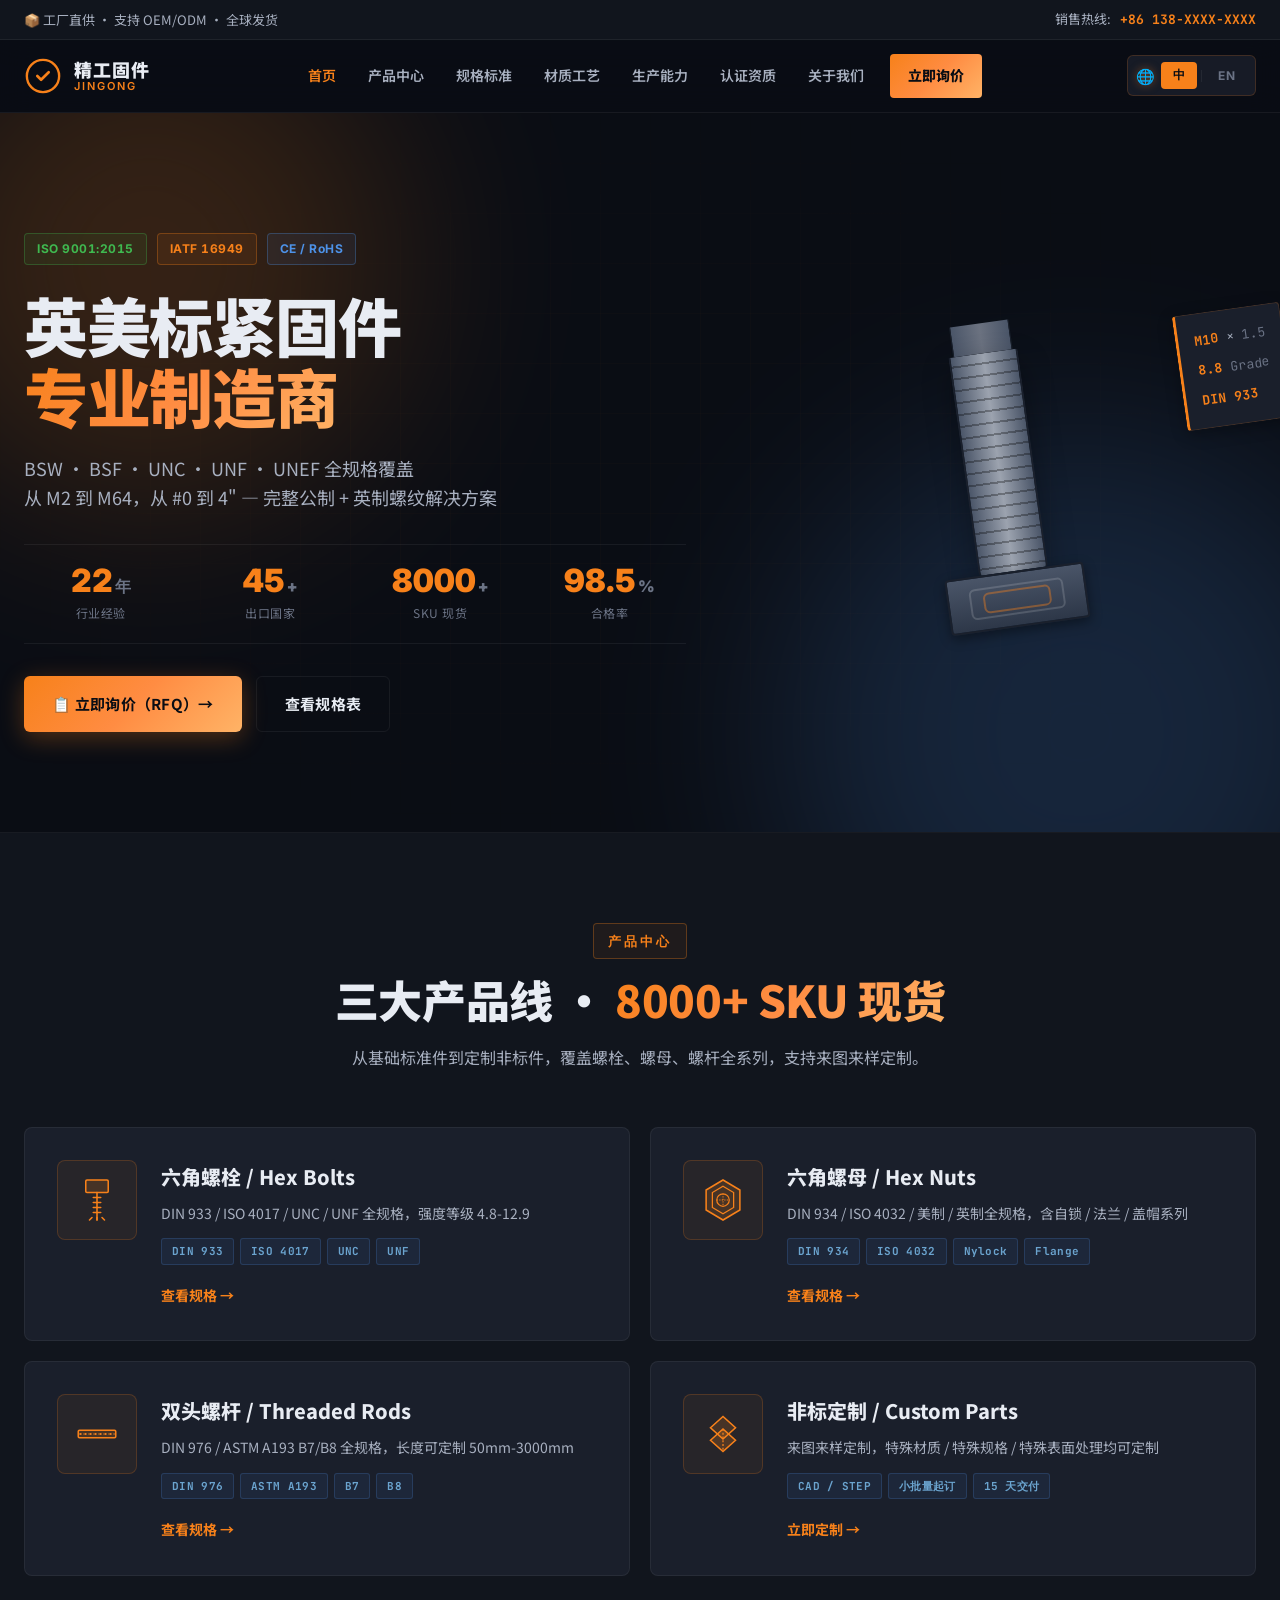
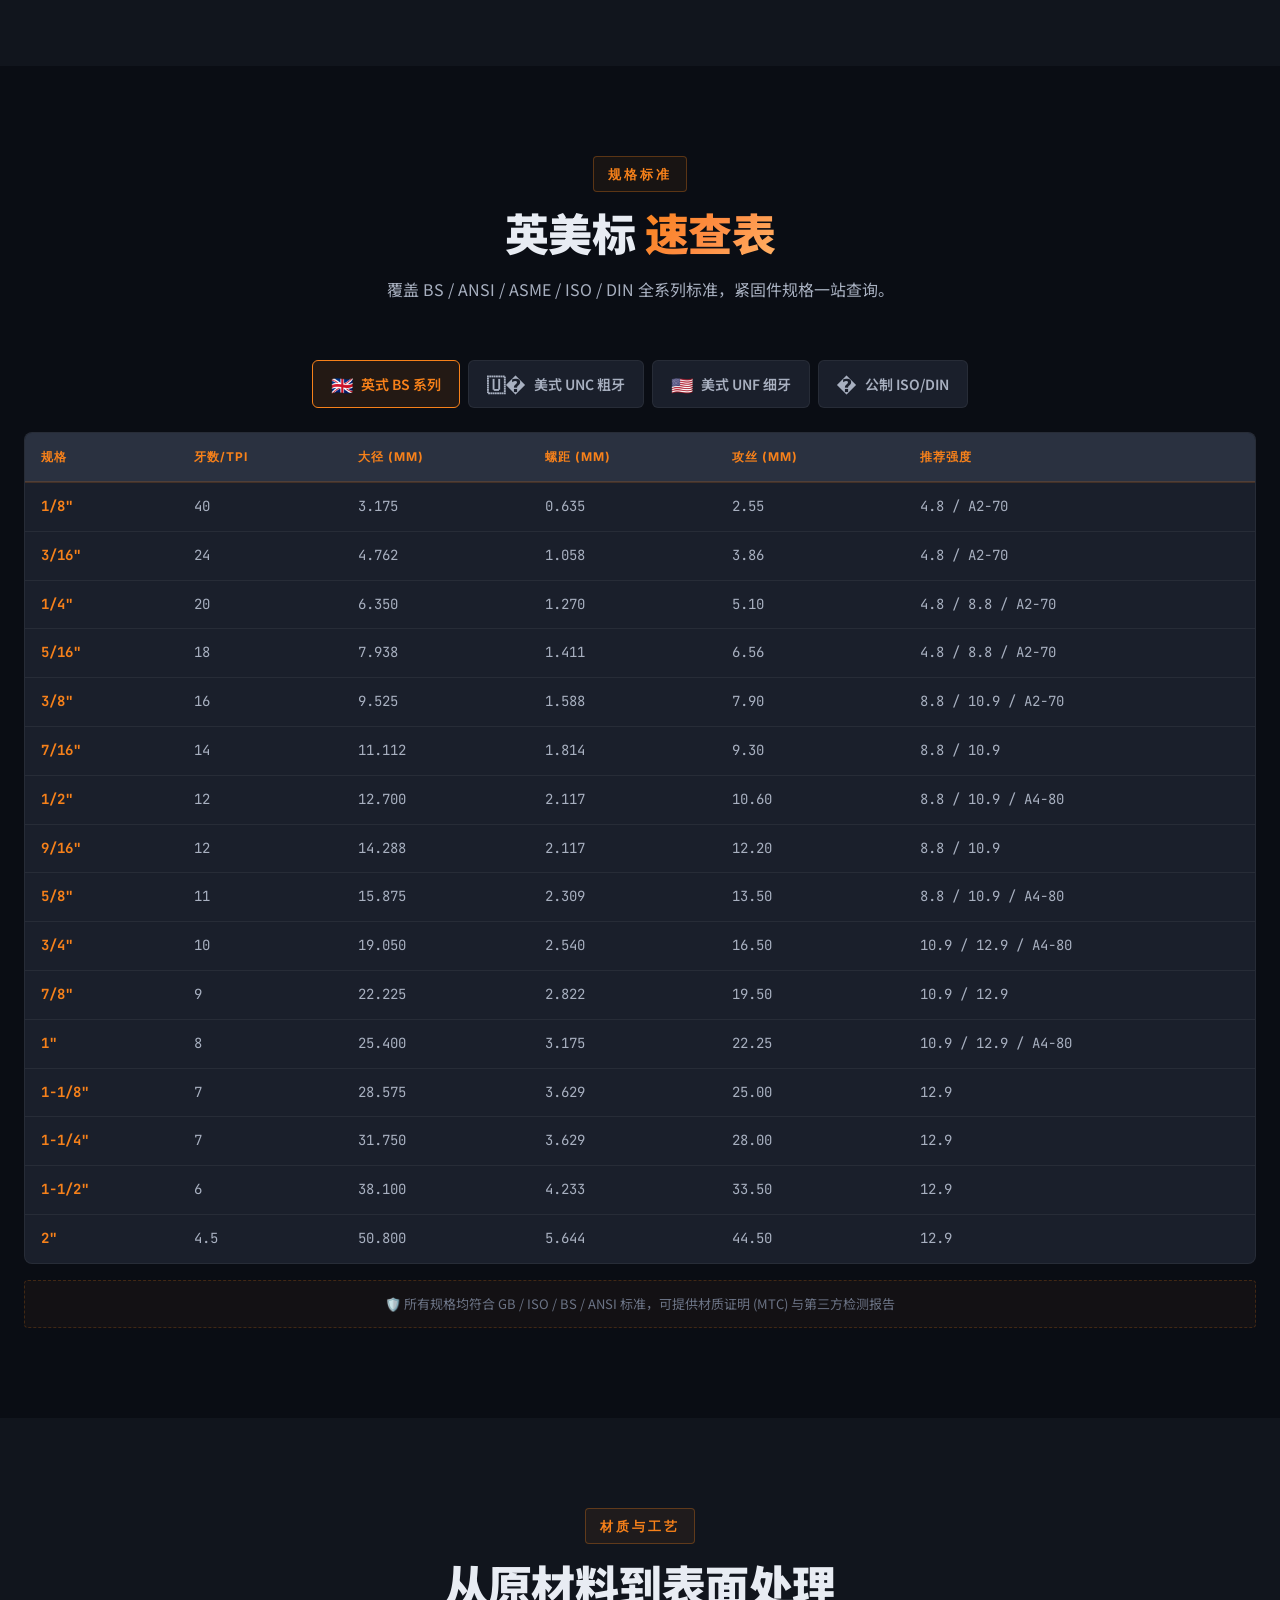
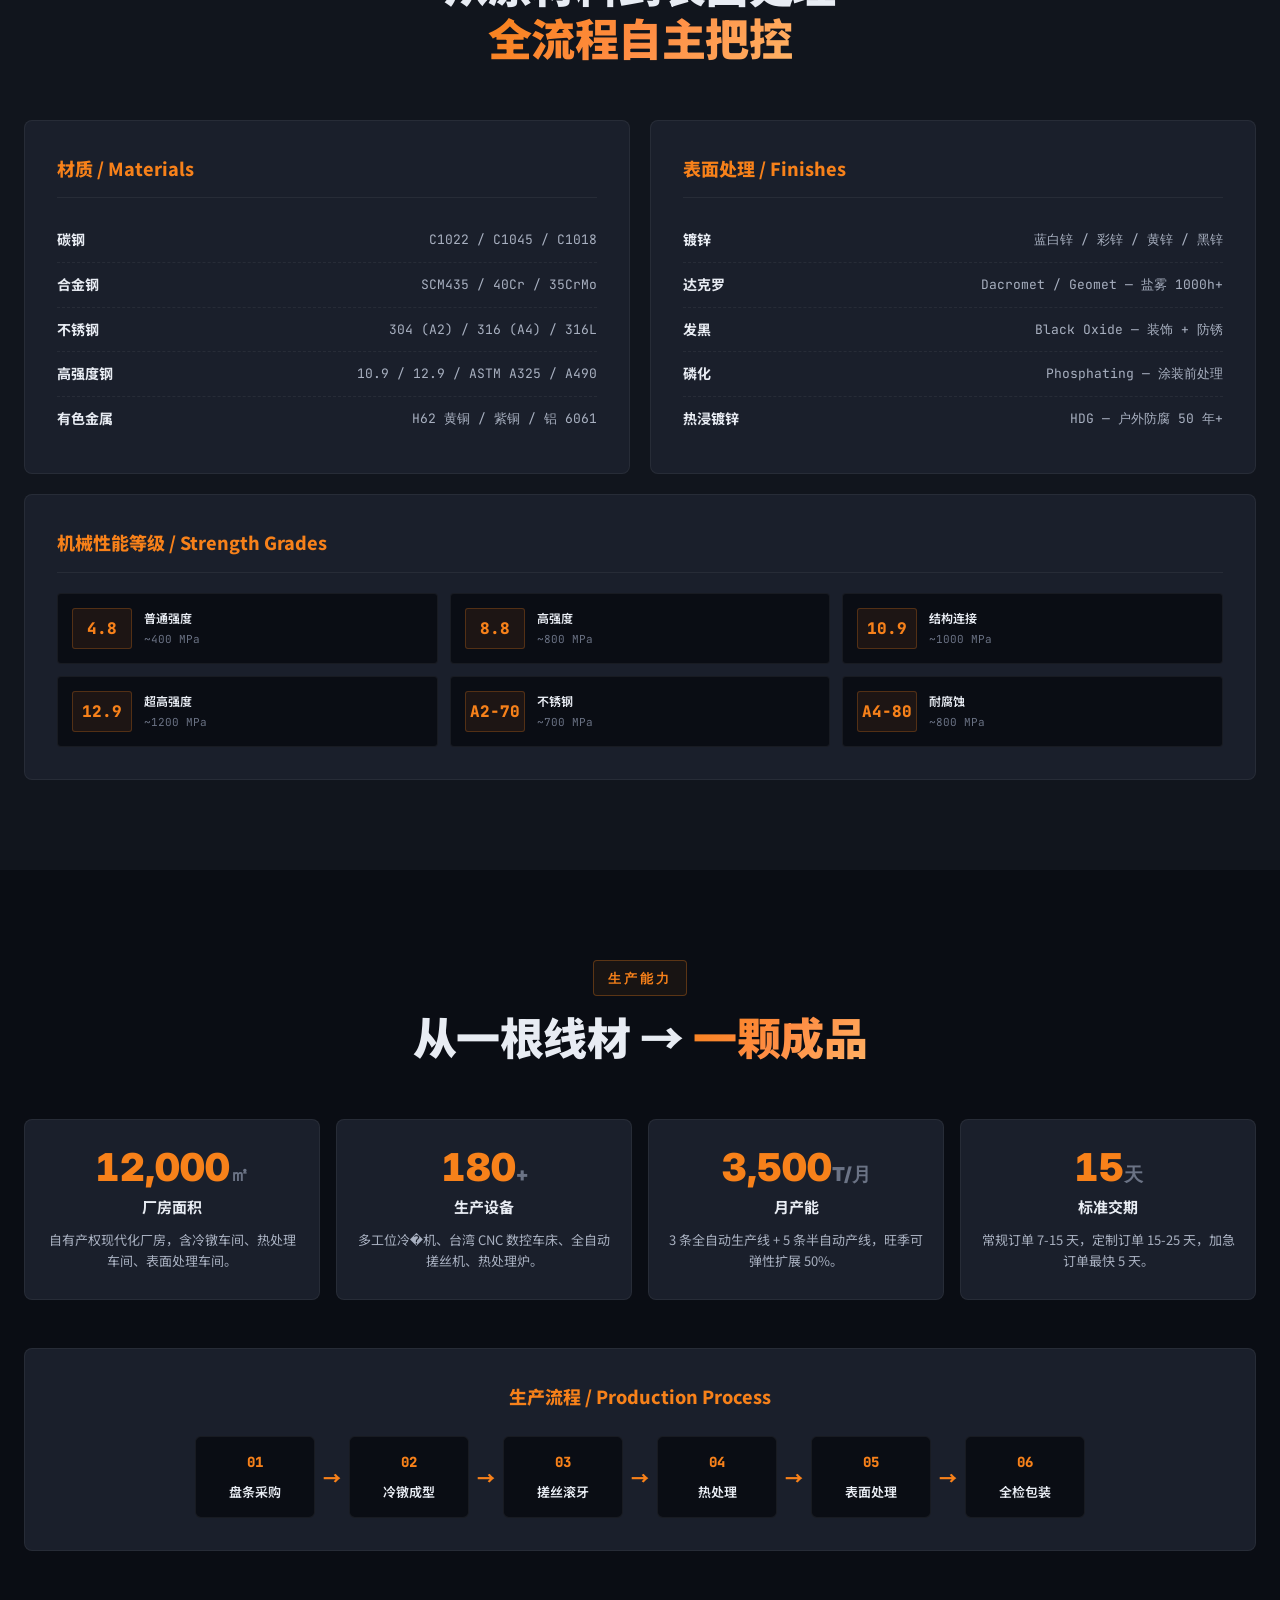
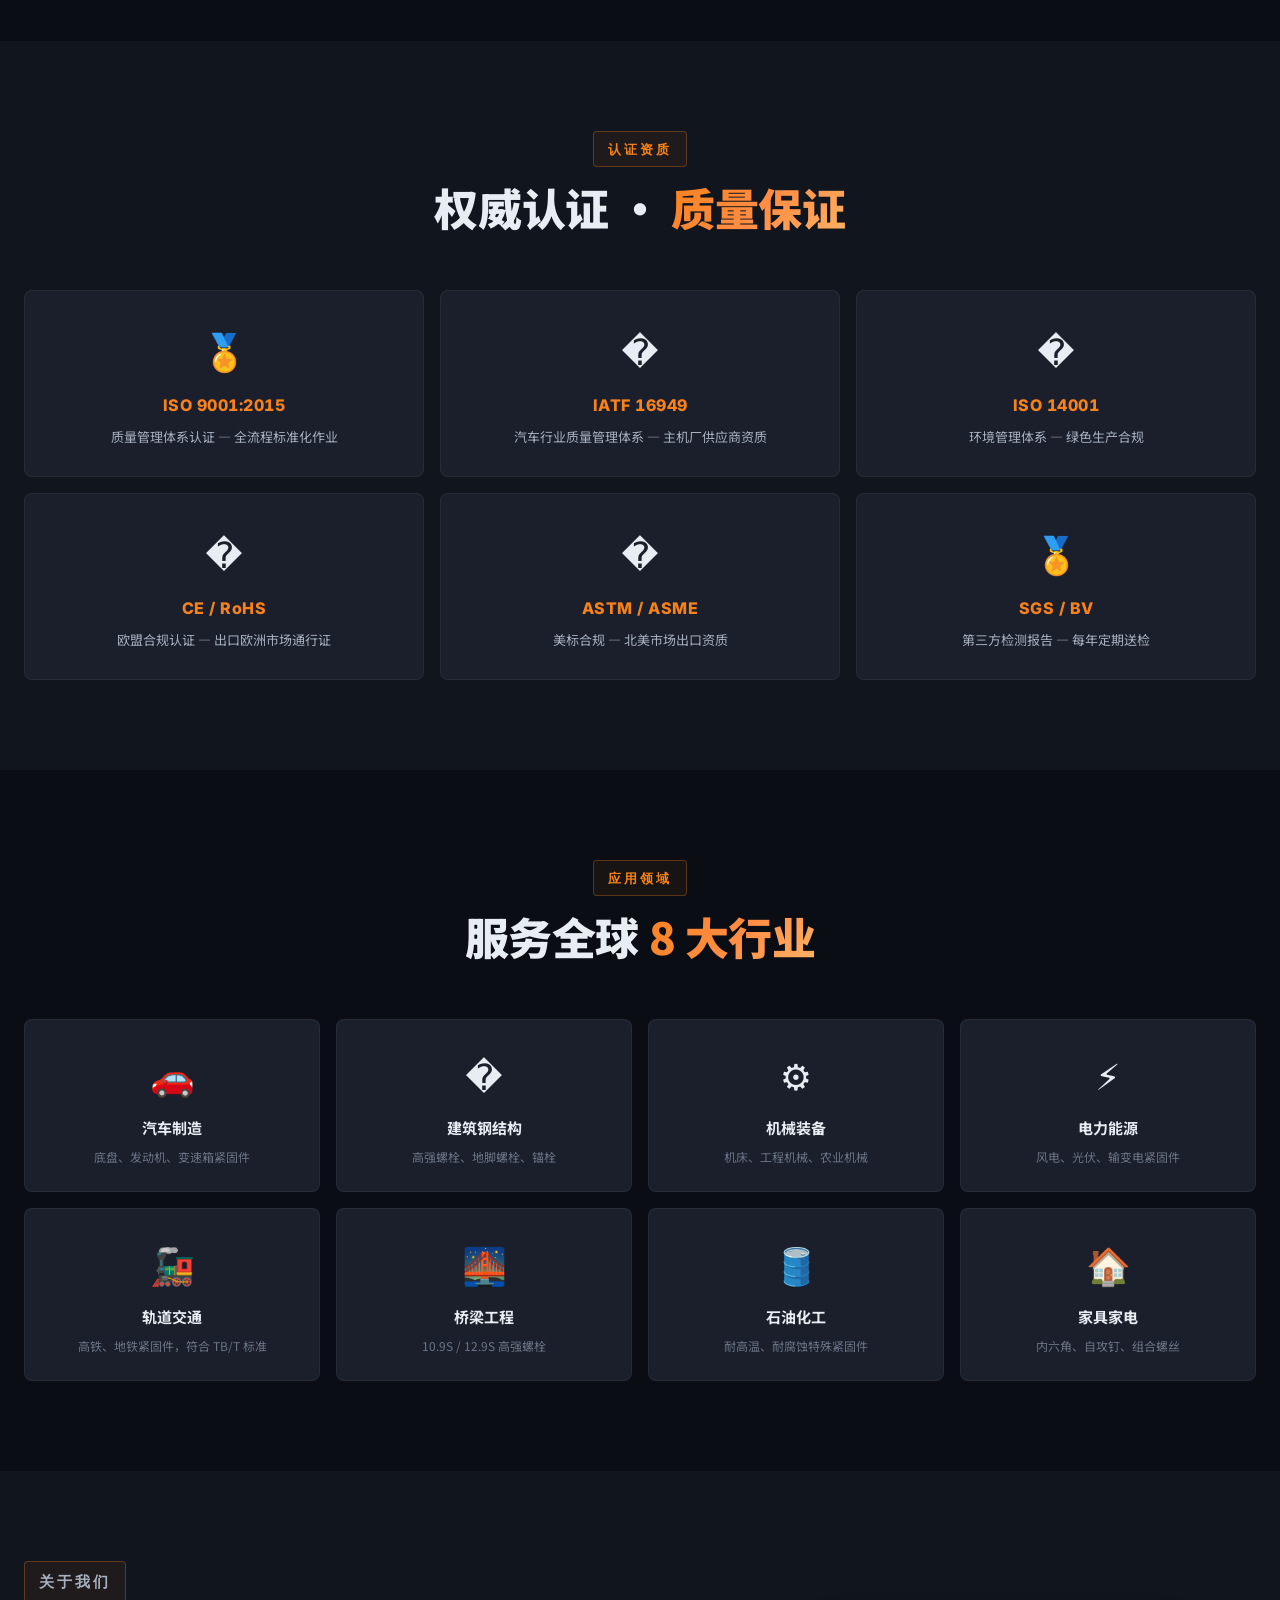
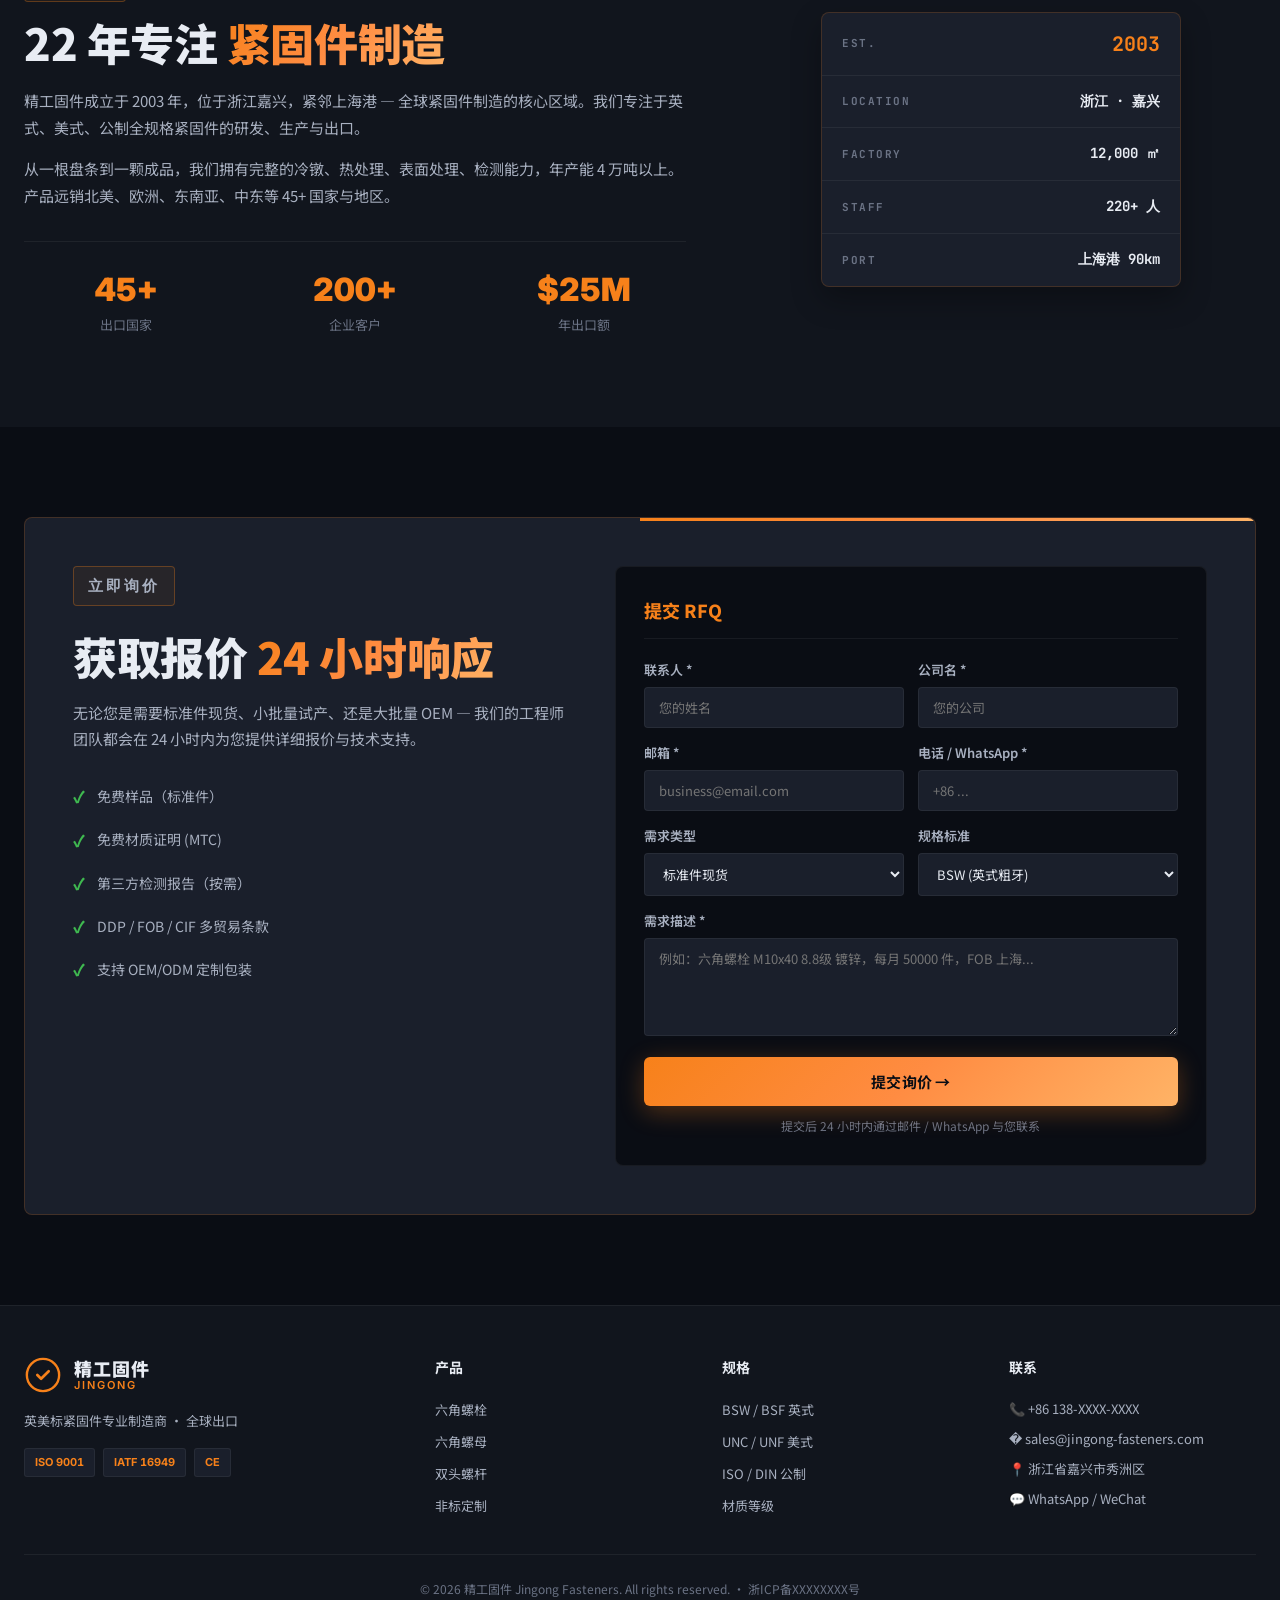
==== index-standalone.html @ 6162930f "v1.0: 精工固件 Jingong Fasteners 英美标紧固件 B2B 官网" ====
<!DOCTYPE html>
<html lang="zh-CN">
<head>
    <meta charset="UTF-8">
    <meta name="viewport" content="width=device-width, initial-scale=1.0">
    <title data-i18n="page.title">精工固件 Jingong - 专业英美标螺丝螺帽螺杆制造商</title>
    <meta name="description" data-i18n="page.desc" content="精工固件 - 专业生产符合英式 BSW/BSF、美式 UNC/UNF/UNEF 规格的螺丝、螺帽、螺杆。ISO 9001 / IATF 16949 认证工厂，支持 OEM/ODM。">
    <style>
/* ===== 全局重置 ===== */
*,
*::before,
*::after {
    margin: 0;
    padding: 0;
    box-sizing: border-box;
}

:root {
    /* 颜色 - 深色工业风 */
    --bg-deep: #0a0d14;
    --bg-dark: #11151d;
    --bg-card: #1a1f2b;
    --bg-card-hover: #232938;
    --bg-elevated: #2a3140;
    --text-primary: #e8ecf3;
    --text-secondary: #a8b0c0;
    --text-muted: #6b7385;
    --accent-orange: #f7811a;
    --accent-amber: #ff8c42;
    --accent-blue: #4d92e8;
    --accent-steel: #6ba4cf;
    --accent-green: #3fb950;
    --accent-red: #f85149;
    --border: rgba(247, 129, 26, 0.18);
    --border-light: rgba(255, 255, 255, 0.06);
    --gradient: linear-gradient(135deg, #f7811a 0%, #ff8c42 50%, #ffb366 100%);
    --gradient-cool: linear-gradient(135deg, #4d92e8 0%, #6ba4cf 100%);
    --font-cn: 'Noto Sans SC', system-ui, -apple-system, sans-serif;
    --font-en: 'Inter', system-ui, sans-serif;
    --font-mono: 'JetBrains Mono', 'SF Mono', Consolas, monospace;
    --container: 1280px;
    --section-pad: 90px;
}

html {
    scroll-behavior: smooth;
}

body {
    font-family: var(--font-cn);
    background: var(--bg-deep);
    color: var(--text-primary);
    line-height: 1.7;
    overflow-x: hidden;
    -webkit-font-smoothing: antialiased;
    font-feature-settings: "tnum";
}

img { max-width: 100%; display: block; }
a { color: inherit; text-decoration: none; transition: color 0.2s; }
button {
    font-family: inherit;
    cursor: pointer;
    border: none;
    background: none;
    color: inherit;
}

.container {
    max-width: var(--container);
    margin: 0 auto;
    padding: 0 24px;
}

/* ===== 通用 ===== */
.section {
    padding: var(--section-pad) 0;
    position: relative;
}

.section-head {
    text-align: center;
    margin-bottom: 56px;
}

.section-tag {
    color: var(--accent-orange);
    font-size: 13px;
    font-weight: 700;
    letter-spacing: 3px;
    text-transform: uppercase;
    margin-bottom: 14px;
    display: inline-block;
    padding: 6px 14px;
    border: 1px solid rgba(247, 129, 26, 0.3);
    border-radius: 4px;
    background: rgba(247, 129, 26, 0.06);
    font-family: var(--font-en);
}

.section-title {
    font-size: clamp(30px, 4.5vw, 44px);
    font-weight: 900;
    line-height: 1.2;
    margin-bottom: 18px;
    letter-spacing: -0.01em;
}

.section-title.light { color: var(--text-primary); }

.section-desc {
    font-size: 16px;
    color: var(--text-secondary);
    max-width: 720px;
    margin: 0 auto;
}

.text-gradient {
    background: var(--gradient);
    -webkit-background-clip: text;
    background-clip: text;
    -webkit-text-fill-color: transparent;
}

/* ===== 按钮 ===== */
.btn {
    display: inline-flex;
    align-items: center;
    justify-content: center;
    padding: 14px 28px;
    border-radius: 6px;
    font-size: 15px;
    font-weight: 700;
    transition: all 0.3s cubic-bezier(0.4, 0, 0.2, 1);
    position: relative;
    cursor: pointer;
    letter-spacing: 0.3px;
}

.btn-primary {
    background: var(--gradient);
    color: #0a0d14;
    box-shadow: 0 6px 24px rgba(247, 129, 26, 0.3);
}

.btn-primary:hover {
    transform: translateY(-2px);
    box-shadow: 0 10px 32px rgba(247, 129, 26, 0.5);
}

.btn-outline {
    background: transparent;
    color: var(--text-primary);
    border: 1.5px solid var(--border-light);
}

.btn-outline:hover {
    background: rgba(255, 255, 255, 0.04);
    border-color: var(--accent-orange);
    color: var(--accent-orange);
}

.btn-block { width: 100%; }

/* ===== 顶部公告栏 ===== */
.topbar {
    background: var(--bg-dark);
    border-bottom: 1px solid var(--border-light);
    padding: 8px 0;
    font-size: 13px;
}

.topbar-inner {
    display: flex;
    justify-content: space-between;
    align-items: center;
    color: var(--text-secondary);
}

.topbar-meta strong {
    color: var(--accent-orange);
    margin-left: 6px;
    font-family: var(--font-mono);
}

/* ===== 导航栏 ===== */
.navbar {
    position: sticky;
    top: 0;
    z-index: 100;
    padding: 14px 0;
    background: rgba(10, 13, 20, 0.85);
    backdrop-filter: blur(16px);
    -webkit-backdrop-filter: blur(16px);
    border-bottom: 1px solid var(--border-light);
}

.nav-container {
    display: flex;
    align-items: center;
    justify-content: space-between;
    gap: 20px;
}

.logo {
    display: flex;
    align-items: center;
    gap: 12px;
}

.logo-mark {
    width: 38px;
    height: 38px;
    color: var(--accent-orange);
    flex-shrink: 0;
}

.logo-text {
    display: flex;
    flex-direction: column;
    line-height: 1;
}

.logo-cn {
    font-size: 18px;
    font-weight: 900;
    letter-spacing: 1px;
}

.logo-en {
    font-family: var(--font-en);
    font-size: 11px;
    color: var(--accent-orange);
    letter-spacing: 2px;
    text-transform: uppercase;
    margin-top: 3px;
    font-weight: 600;
}

.nav-menu {
    display: flex;
    gap: 4px;
    align-items: center;
}

.nav-link {
    padding: 8px 14px;
    font-size: 14px;
    font-weight: 600;
    color: var(--text-secondary);
    border-radius: 4px;
    transition: all 0.2s;
}

.nav-link:hover { color: var(--text-primary); }
.nav-link.active { color: var(--accent-orange); }

.nav-cta {
    background: var(--gradient);
    color: #0a0d14 !important;
    padding: 10px 18px;
    margin-left: 8px;
    font-weight: 800;
}

.nav-cta:hover { transform: translateY(-2px); }

/* ===== 语言切换器 ===== */
.nav-right {
    display: flex;
    align-items: center;
    gap: 12px;
}

.lang-switch {
    display: inline-flex;
    gap: 4px;
    padding: 6px 8px;
    background: rgba(26, 31, 43, 0.85);
    backdrop-filter: blur(12px);
    border: 1px solid var(--border);
    border-radius: 6px;
    align-items: center;
    transition: all 0.3s;
}

.lang-switch:hover {
    border-color: var(--accent-orange);
    box-shadow: 0 0 18px rgba(247, 129, 26, 0.25);
}

.lang-globe {
    font-size: 15px;
    margin-right: 2px;
    filter: drop-shadow(0 0 4px rgba(247, 129, 26, 0.5));
}

.lang-btn {
    padding: 5px 12px;
    font-size: 12px;
    font-weight: 700;
    color: var(--text-muted);
    border-radius: 4px;
    transition: all 0.25s;
    cursor: pointer;
    letter-spacing: 0.5px;
    font-family: var(--font-en);
}

.lang-btn:hover:not(.active) {
    color: var(--text-primary);
    background: rgba(255, 255, 255, 0.05);
}

.lang-btn.active {
    background: var(--accent-orange);
    color: #0a0d14;
}

.lang-divider {
    width: 1px;
    height: 12px;
    background: var(--border-light);
}

.menu-toggle {
    display: none;
    flex-direction: column;
    gap: 5px;
    padding: 8px;
}

.menu-toggle span {
    width: 22px;
    height: 2px;
    background: var(--text-primary);
    border-radius: 1px;
}

/* ===== Hero ===== */
.hero {
    position: relative;
    min-height: 80vh;
    display: flex;
    align-items: center;
    overflow: hidden;
    padding: 80px 0 60px;
    border-bottom: 1px solid var(--border-light);
}

.hero-bg {
    position: absolute;
    inset: 0;
    z-index: 0;
}

.grid-overlay {
    position: absolute;
    inset: 0;
    background-image:
        linear-gradient(rgba(247, 129, 26, 0.04) 1px, transparent 1px),
        linear-gradient(90deg, rgba(247, 129, 26, 0.04) 1px, transparent 1px);
    background-size: 50px 50px;
    opacity: 0.5;
    mask-image: radial-gradient(ellipse at center, black 30%, transparent 80%);
}

.hero-glow {
    position: absolute;
    border-radius: 50%;
    filter: blur(100px);
    opacity: 0.18;
}

.hero-glow-1 {
    width: 500px;
    height: 500px;
    background: var(--accent-orange);
    top: -100px;
    left: -100px;
}

.hero-glow-2 {
    width: 600px;
    height: 600px;
    background: var(--accent-blue);
    bottom: -200px;
    right: -100px;
}

.hero-content {
    position: relative;
    z-index: 1;
    width: 100%;
}

.hero-grid {
    display: grid;
    grid-template-columns: 1.3fr 1fr;
    gap: 60px;
    align-items: center;
}

.hero-badges {
    display: flex;
    flex-wrap: wrap;
    gap: 10px;
    margin-bottom: 24px;
}

.badge {
    padding: 5px 12px;
    border-radius: 4px;
    font-size: 12px;
    font-weight: 700;
    letter-spacing: 0.5px;
    font-family: var(--font-en);
    border: 1px solid;
}

.badge-iso {
    color: var(--accent-green);
    background: rgba(63, 185, 80, 0.08);
    border-color: rgba(63, 185, 80, 0.3);
}

.badge-iatf {
    color: var(--accent-orange);
    background: rgba(247, 129, 26, 0.08);
    border-color: rgba(247, 129, 26, 0.3);
}

.badge-ce {
    color: var(--accent-blue);
    background: rgba(77, 146, 232, 0.08);
    border-color: rgba(77, 146, 232, 0.3);
}

.hero-title {
    font-size: clamp(40px, 6vw, 64px);
    font-weight: 900;
    line-height: 1.1;
    margin-bottom: 24px;
    letter-spacing: -0.02em;
}

.hero-subtitle {
    font-size: clamp(15px, 1.6vw, 18px);
    color: var(--text-secondary);
    margin-bottom: 32px;
    line-height: 1.6;
}

.hero-stats {
    display: grid;
    grid-template-columns: repeat(4, 1fr);
    gap: 16px;
    margin-bottom: 32px;
    padding: 20px 0;
    border-top: 1px solid var(--border-light);
    border-bottom: 1px solid var(--border-light);
}

.stat {
    text-align: center;
}

.stat-number {
    font-family: var(--font-en);
    font-size: clamp(22px, 2.8vw, 32px);
    font-weight: 900;
    color: var(--accent-orange);
    line-height: 1;
    margin-bottom: 6px;
    display: flex;
    align-items: baseline;
    justify-content: center;
    gap: 2px;
}

.stat-unit {
    font-size: 0.5em;
    color: var(--text-muted);
}

.stat-label {
    color: var(--text-muted);
    font-size: 12px;
    letter-spacing: 0.5px;
}

.hero-buttons {
    display: flex;
    gap: 14px;
    flex-wrap: wrap;
}

/* Hero 螺栓视觉 */
.hero-visual {
    display: flex;
    justify-content: center;
    align-items: center;
}

.bolt-art {
    width: 280px;
    height: 320px;
    position: relative;
    transform: rotate(-8deg);
}

.bolt-head {
    width: 140px;
    height: 56px;
    background: linear-gradient(180deg, #4a5568 0%, #2d3748 100%);
    border: 2px solid #1a202c;
    border-radius: 4px;
    margin: 0 auto;
    position: relative;
    box-shadow: 0 4px 12px rgba(0, 0, 0, 0.4);
}

.hex-mark {
    position: absolute;
    top: 50%;
    left: 50%;
    transform: translate(-50%, -50%);
    width: 70%;
    height: 60%;
    border: 2px solid rgba(255, 255, 255, 0.15);
    border-radius: 6px;
}

.hex-mark-h {
    width: 50%;
    height: 40%;
    border-color: rgba(247, 129, 26, 0.4);
}

.bolt-shank {
    width: 60px;
    height: 30px;
    background: linear-gradient(90deg, #4a5568, #6b7280, #4a5568);
    margin: 0 auto;
    border-left: 1px solid #1a202c;
    border-right: 1px solid #1a202c;
}

.bolt-thread {
    width: 70px;
    margin: 0 auto;
    height: 220px;
    background:
        repeating-linear-gradient(0deg,
            transparent 0,
            transparent 5px,
            rgba(0, 0, 0, 0.3) 5px,
            rgba(0, 0, 0, 0.3) 7px,
            transparent 7px,
            transparent 12px),
        linear-gradient(90deg, #4a5568 0%, #9ca3af 50%, #4a5568 100%);
    border-left: 2px solid #1a202c;
    border-right: 2px solid #1a202c;
    border-radius: 0 0 4px 4px;
    box-shadow: 0 12px 30px rgba(0, 0, 0, 0.3);
    position: relative;
}

.bolt-specs {
    position: absolute;
    top: 20px;
    right: -160px;
    background: var(--bg-card);
    border: 1px solid var(--border);
    border-left: 3px solid var(--accent-orange);
    border-radius: 4px;
    padding: 12px 16px;
    font-family: var(--font-mono);
    font-size: 13px;
    color: var(--text-secondary);
    box-shadow: 0 4px 16px rgba(0, 0, 0, 0.3);
}

.spec-line { padding: 4px 0; }

.spec-key {
    color: var(--accent-orange);
    font-weight: 700;
}

.spec-val { color: var(--text-muted); }

/* ===== 产品中心 ===== */
.products-section { background: var(--bg-dark); }

.product-line-grid {
    display: grid;
    grid-template-columns: repeat(2, 1fr);
    gap: 20px;
}

.line-card {
    background: var(--bg-card);
    border: 1px solid var(--border-light);
    border-radius: 8px;
    padding: 32px;
    display: flex;
    gap: 24px;
    transition: all 0.3s;
    position: relative;
    overflow: hidden;
}

.line-card::before {
    content: '';
    position: absolute;
    top: 0;
    left: 0;
    width: 4px;
    height: 100%;
    background: var(--gradient);
    transform: scaleY(0);
    transition: transform 0.3s;
}

.line-card:hover {
    border-color: var(--border);
    background: var(--bg-card-hover);
    transform: translateY(-3px);
}

.line-card:hover::before { transform: scaleY(1); }

.line-icon {
    width: 80px;
    height: 80px;
    flex-shrink: 0;
    background: rgba(247, 129, 26, 0.06);
    border: 1px solid rgba(247, 129, 26, 0.2);
    border-radius: 8px;
    display: flex;
    align-items: center;
    justify-content: center;
    color: var(--accent-orange);
}

.line-icon svg { width: 50px; height: 50px; }

.line-info { flex: 1; }

.line-info h3 {
    font-size: 20px;
    font-weight: 800;
    margin-bottom: 8px;
}

.line-info p {
    color: var(--text-secondary);
    font-size: 14px;
    margin-bottom: 14px;
    line-height: 1.6;
}

.line-tags {
    display: flex;
    flex-wrap: wrap;
    gap: 6px;
    margin-bottom: 16px;
}

.tag {
    padding: 3px 10px;
    background: rgba(77, 146, 232, 0.08);
    border: 1px solid rgba(77, 146, 232, 0.2);
    color: var(--accent-steel);
    border-radius: 3px;
    font-size: 11px;
    font-weight: 700;
    font-family: var(--font-mono);
    letter-spacing: 0.3px;
}

.line-link {
    color: var(--accent-orange);
    font-weight: 700;
    font-size: 14px;
    transition: all 0.2s;
}

.line-link:hover { letter-spacing: 1px; }

/* ===== 规格表 ===== */
.specs-section {
    background: var(--bg-deep);
}

.spec-tabs {
    display: flex;
    gap: 8px;
    margin-bottom: 24px;
    flex-wrap: wrap;
    justify-content: center;
}

.spec-tab {
    display: flex;
    align-items: center;
    gap: 8px;
    padding: 10px 18px;
    background: var(--bg-card);
    border: 1px solid var(--border-light);
    border-radius: 6px;
    font-size: 14px;
    font-weight: 600;
    color: var(--text-secondary);
    transition: all 0.2s;
    cursor: pointer;
}

.spec-tab:hover {
    border-color: var(--accent-orange);
    color: var(--text-primary);
}

.spec-tab.active {
    background: rgba(247, 129, 26, 0.1);
    border-color: var(--accent-orange);
    color: var(--accent-orange);
}

.tab-flag { font-size: 18px; }

.spec-table-wrap {
    background: var(--bg-card);
    border: 1px solid var(--border-light);
    border-radius: 8px;
    overflow: hidden;
    overflow-x: auto;
}

.spec-table {
    width: 100%;
    border-collapse: collapse;
    font-size: 14px;
    font-family: var(--font-mono);
    font-variant-numeric: tabular-nums;
}

.spec-table th,
.spec-table td {
    font-family: var(--font-mono);
}

.spec-table th {
    background: var(--bg-elevated);
    color: var(--accent-orange);
    font-weight: 700;
    padding: 14px 16px;
    text-align: left;
    font-size: 12px;
    letter-spacing: 1px;
    text-transform: uppercase;
    border-bottom: 2px solid var(--border);
    font-family: var(--font-en);
}

.spec-table td {
    padding: 12px 16px;
    border-bottom: 1px solid var(--border-light);
    color: var(--text-secondary);
}

.spec-table tr:hover td {
    background: rgba(247, 129, 26, 0.04);
    color: var(--text-primary);
}

.spec-table tr:last-child td { border-bottom: none; }

.spec-table .size-cell {
    color: var(--accent-orange);
    font-weight: 700;
}

.spec-note {
    text-align: center;
    color: var(--text-muted);
    font-size: 13px;
    margin-top: 16px;
    padding: 12px;
    background: rgba(247, 129, 26, 0.04);
    border: 1px dashed rgba(247, 129, 26, 0.2);
    border-radius: 4px;
}

/* ===== 材质与工艺 ===== */
.material-section { background: var(--bg-dark); }

.mat-grid {
    display: grid;
    grid-template-columns: repeat(2, 1fr);
    gap: 20px;
}

.mat-card {
    background: var(--bg-card);
    border: 1px solid var(--border-light);
    border-radius: 8px;
    padding: 32px;
}

.mat-card h3 {
    font-size: 18px;
    font-weight: 800;
    color: var(--accent-orange);
    margin-bottom: 20px;
    padding-bottom: 14px;
    border-bottom: 1px solid var(--border-light);
}

.mat-list {
    list-style: none;
}

.mat-list li {
    display: flex;
    justify-content: space-between;
    align-items: center;
    padding: 10px 0;
    border-bottom: 1px dashed var(--border-light);
    font-size: 14px;
}

.mat-list li:last-child { border-bottom: none; }

.mat-list strong {
    color: var(--text-primary);
    font-weight: 700;
    min-width: 100px;
}

.mat-list span {
    color: var(--text-secondary);
    font-family: var(--font-mono);
    font-size: 13px;
    text-align: right;
}

.mat-strength {
    grid-column: span 2;
}

.grade-table {
    display: grid;
    grid-template-columns: repeat(3, 1fr);
    gap: 12px;
}

.grade-row {
    display: flex;
    align-items: center;
    gap: 12px;
    padding: 14px;
    background: var(--bg-deep);
    border: 1px solid var(--border-light);
    border-radius: 4px;
    transition: all 0.2s;
}

.grade-row:hover {
    border-color: var(--accent-orange);
    background: rgba(247, 129, 26, 0.05);
}

.grade-tag {
    font-family: var(--font-mono);
    font-weight: 900;
    font-size: 16px;
    color: var(--accent-orange);
    min-width: 60px;
    text-align: center;
    padding: 6px 0;
    background: rgba(247, 129, 26, 0.08);
    border-radius: 3px;
    border: 1px solid rgba(247, 129, 26, 0.25);
}

.grade-info {
    display: flex;
    flex-direction: column;
    gap: 2px;
}

.grade-info span:first-child {
    color: var(--text-primary);
    font-size: 12px;
    font-weight: 600;
}

.grade-info span:last-child {
    color: var(--text-muted);
    font-size: 11px;
    font-family: var(--font-mono);
}

/* ===== 生产能力 ===== */
.capacity-section { background: var(--bg-deep); }

.cap-grid {
    display: grid;
    grid-template-columns: repeat(4, 1fr);
    gap: 16px;
    margin-bottom: 48px;
}

.cap-card {
    background: var(--bg-card);
    border: 1px solid var(--border-light);
    border-radius: 8px;
    padding: 28px 20px;
    text-align: center;
    transition: all 0.3s;
    position: relative;
    overflow: hidden;
}

.cap-card::after {
    content: '';
    position: absolute;
    top: 0;
    left: 0;
    right: 0;
    height: 3px;
    background: var(--gradient);
    transform: scaleX(0);
    transition: transform 0.3s;
}

.cap-card:hover { transform: translateY(-4px); border-color: var(--border); }
.cap-card:hover::after { transform: scaleX(1); }

.cap-num {
    font-family: var(--font-en);
    font-size: clamp(28px, 3vw, 40px);
    font-weight: 900;
    color: var(--accent-orange);
    margin-bottom: 8px;
    line-height: 1;
}

.cap-unit {
    font-size: 0.5em;
    color: var(--text-muted);
}

.cap-card h3 {
    font-size: 15px;
    font-weight: 700;
    margin-bottom: 10px;
}

.cap-card p {
    color: var(--text-secondary);
    font-size: 13px;
    line-height: 1.6;
}

.cap-process {
    background: var(--bg-card);
    border: 1px solid var(--border-light);
    border-radius: 8px;
    padding: 32px;
}

.cap-process h3 {
    font-size: 18px;
    font-weight: 800;
    color: var(--accent-orange);
    margin-bottom: 24px;
    text-align: center;
}

.process-flow {
    display: flex;
    align-items: center;
    justify-content: center;
    flex-wrap: wrap;
    gap: 8px;
}

.proc-step {
    display: flex;
    flex-direction: column;
    align-items: center;
    gap: 6px;
    padding: 14px 18px;
    background: var(--bg-deep);
    border: 1px solid var(--border-light);
    border-radius: 6px;
    min-width: 120px;
    transition: all 0.3s;
}

.proc-step:hover {
    border-color: var(--accent-orange);
    transform: translateY(-2px);
}

.proc-num {
    font-family: var(--font-mono);
    color: var(--accent-orange);
    font-weight: 900;
    font-size: 14px;
}

.proc-step span:last-child {
    color: var(--text-primary);
    font-size: 13px;
    font-weight: 600;
}

.proc-arrow {
    color: var(--accent-orange);
    font-size: 18px;
    font-weight: 900;
}

/* ===== 认证 ===== */
.cert-section { background: var(--bg-dark); }

.cert-grid {
    display: grid;
    grid-template-columns: repeat(3, 1fr);
    gap: 16px;
}

.cert-card {
    background: var(--bg-card);
    border: 1px solid var(--border-light);
    border-radius: 8px;
    padding: 28px 24px;
    text-align: center;
    transition: all 0.3s;
}

.cert-card:hover {
    border-color: var(--border);
    background: var(--bg-card-hover);
    transform: translateY(-4px);
    box-shadow: 0 10px 24px rgba(0, 0, 0, 0.3);
}

.cert-icon {
    font-size: 36px;
    margin-bottom: 12px;
}

.cert-card h3 {
    font-family: var(--font-en);
    font-size: 16px;
    font-weight: 800;
    color: var(--accent-orange);
    margin-bottom: 8px;
    letter-spacing: 0.5px;
}

.cert-card p {
    color: var(--text-secondary);
    font-size: 13px;
    line-height: 1.6;
}

/* ===== 应用行业 ===== */
.industry-section { background: var(--bg-deep); }

.industry-grid {
    display: grid;
    grid-template-columns: repeat(4, 1fr);
    gap: 16px;
}

.ind-card {
    background: var(--bg-card);
    border: 1px solid var(--border-light);
    border-radius: 8px;
    padding: 24px 20px;
    text-align: center;
    transition: all 0.3s;
}

.ind-card:hover {
    border-color: var(--accent-blue);
    background: rgba(77, 146, 232, 0.05);
    transform: translateY(-3px);
}

.ind-icon {
    font-size: 36px;
    margin-bottom: 10px;
}

.ind-card h3 {
    font-size: 15px;
    font-weight: 700;
    margin-bottom: 6px;
}

.ind-card p {
    color: var(--text-muted);
    font-size: 12px;
}

/* ===== 关于 ===== */
.about-section { background: var(--bg-dark); }

.about-container {
    display: grid;
    grid-template-columns: 1.3fr 1fr;
    gap: 60px;
    align-items: center;
}

.about-text .section-title { text-align: left; }

.about-text p {
    color: var(--text-secondary);
    margin-bottom: 14px;
    font-size: 15px;
    line-height: 1.8;
}

.about-features {
    display: grid;
    grid-template-columns: repeat(3, 1fr);
    gap: 24px;
    margin-top: 32px;
    padding-top: 32px;
    border-top: 1px solid var(--border-light);
}

.about-feature {
    text-align: center;
}

.feature-num {
    font-family: var(--font-en);
    font-size: 32px;
    font-weight: 900;
    color: var(--accent-orange);
    display: block;
    margin-bottom: 4px;
    line-height: 1;
}

.feature-label {
    color: var(--text-muted);
    font-size: 13px;
}

.about-visual { display: flex; justify-content: center; }

.factory-card {
    width: 100%;
    max-width: 360px;
    background: var(--bg-card);
    border: 1px solid var(--border);
    border-radius: 8px;
    overflow: hidden;
    box-shadow: 0 12px 30px rgba(0, 0, 0, 0.3);
}

.fc-line {
    display: flex;
    justify-content: space-between;
    align-items: center;
    padding: 14px 20px;
    border-bottom: 1px solid var(--border-light);
    font-family: var(--font-mono);
}

.fc-line:last-child { border-bottom: none; }

.fc-label {
    color: var(--text-muted);
    font-size: 11px;
    letter-spacing: 1.5px;
    font-weight: 700;
}

.fc-val {
    color: var(--text-primary);
    font-size: 14px;
    font-weight: 700;
}

.fc-line:first-child .fc-val {
    color: var(--accent-orange);
    font-size: 20px;
}

/* ===== RFQ ===== */
.rfq-section {
    background: var(--bg-deep);
}

.rfq-card {
    background: var(--bg-card);
    border: 1px solid var(--border);
    border-radius: 8px;
    padding: 48px;
    display: grid;
    grid-template-columns: 1fr 1.2fr;
    gap: 48px;
    position: relative;
    overflow: hidden;
}

.rfq-card::before {
    content: '';
    position: absolute;
    top: 0;
    right: 0;
    width: 50%;
    height: 3px;
    background: var(--gradient);
}

.rfq-info .section-title { text-align: left; }

.rfq-info p {
    color: var(--text-secondary);
    margin-bottom: 24px;
    font-size: 15px;
}

.rfq-perks {
    list-style: none;
    margin-top: 20px;
}

.rfq-perks li {
    display: flex;
    align-items: center;
    gap: 12px;
    padding: 8px 0;
    color: var(--text-secondary);
    font-size: 14px;
}

.check {
    color: var(--accent-green);
    font-weight: 900;
    font-size: 16px;
}

.rfq-form {
    background: var(--bg-deep);
    border: 1px solid var(--border-light);
    border-radius: 8px;
    padding: 28px;
}

.rfq-form-title {
    font-size: 18px;
    font-weight: 800;
    color: var(--accent-orange);
    margin-bottom: 20px;
    padding-bottom: 12px;
    border-bottom: 1px solid var(--border-light);
}

.form-row {
    display: grid;
    grid-template-columns: 1fr 1fr;
    gap: 14px;
}

.form-group { margin-bottom: 14px; }

.form-group label {
    display: block;
    margin-bottom: 6px;
    font-size: 13px;
    color: var(--text-secondary);
    font-weight: 600;
}

.form-group input,
.form-group select,
.form-group textarea {
    width: 100%;
    padding: 10px 14px;
    background: var(--bg-card);
    border: 1px solid var(--border-light);
    border-radius: 4px;
    color: var(--text-primary);
    font-size: 13px;
    font-family: inherit;
    transition: all 0.2s;
    resize: vertical;
}

.form-group input:focus,
.form-group select:focus,
.form-group textarea:focus {
    outline: none;
    border-color: var(--accent-orange);
    background: rgba(247, 129, 26, 0.04);
    box-shadow: 0 0 0 2px rgba(247, 129, 26, 0.15);
}

.form-group select {
    cursor: pointer;
}

.form-group select option {
    background: var(--bg-dark);
    color: var(--text-primary);
}

.form-tip {
    text-align: center;
    color: var(--text-muted);
    font-size: 12px;
    margin-top: 10px;
}

/* ===== Footer ===== */
.footer {
    background: var(--bg-dark);
    padding: 50px 0 24px;
    border-top: 1px solid var(--border-light);
}

.footer-grid {
    display: grid;
    grid-template-columns: 1.5fr repeat(3, 1fr);
    gap: 40px;
    margin-bottom: 32px;
}

.footer-brand p {
    color: var(--text-secondary);
    margin-top: 16px;
    font-size: 13px;
    margin-bottom: 16px;
}

.footer-cert {
    display: flex;
    gap: 8px;
    flex-wrap: wrap;
}

.cert-mini {
    padding: 4px 10px;
    background: var(--bg-card);
    border: 1px solid var(--border-light);
    border-radius: 3px;
    font-size: 11px;
    color: var(--accent-orange);
    font-weight: 700;
    font-family: var(--font-en);
}

.footer-col h4 {
    font-size: 14px;
    margin-bottom: 14px;
    color: var(--text-primary);
    font-weight: 700;
    letter-spacing: 0.5px;
}

.footer-col a {
    display: block;
    color: var(--text-secondary);
    font-size: 13px;
    padding: 5px 0;
    transition: color 0.2s;
}

.footer-col a:hover { color: var(--accent-orange); }

.footer-line {
    color: var(--text-secondary);
    font-size: 13px;
    padding: 4px 0;
}

.footer-bottom {
    padding-top: 24px;
    border-top: 1px solid var(--border-light);
    text-align: center;
    color: var(--text-muted);
    font-size: 12px;
}

/* ===== 滚动揭示 ===== */
.reveal {
    opacity: 0;
    transform: translateY(30px);
    transition: opacity 0.7s ease, transform 0.7s ease;
}

.reveal.visible {
    opacity: 1;
    transform: translateY(0);
}

/* ===== 响应式 ===== */
@media (max-width: 968px) {
    :root { --section-pad: 60px; }

    .topbar-meta { display: none; }

    .nav-menu {
        position: fixed;
        top: 0;
        right: -100%;
        width: 280px;
        height: 100vh;
        background: var(--bg-dark);
        flex-direction: column;
        padding: 80px 24px 30px;
        align-items: stretch;
        gap: 0;
        border-left: 1px solid var(--border-light);
        transition: right 0.3s;
        overflow-y: auto;
    }

    .nav-menu.open { right: 0; }

    .nav-link {
        padding: 14px 16px;
        border-bottom: 1px solid var(--border-light);
        border-radius: 0;
    }

    .nav-cta {
        margin-left: 0;
        margin-top: 16px;
        text-align: center;
    }

    .nav-right { margin-left: auto; gap: 14px; }

    .lang-switch { padding: 5px 6px; gap: 2px; }
    .lang-btn { padding: 6px 10px; font-size: 11px; }
    .lang-globe { font-size: 14px; }

    .menu-toggle { display: flex; }

    .hero-grid {
        grid-template-columns: 1fr;
        gap: 40px;
    }

    .hero-stats { grid-template-columns: repeat(2, 1fr); }

    .hero-visual { order: -1; }
    .bolt-art { transform: rotate(0deg) scale(0.7); margin: 0 auto; }
    .bolt-specs { display: none; }

    .product-line-grid { grid-template-columns: 1fr; }
    .mat-grid { grid-template-columns: 1fr; }
    .mat-strength { grid-column: span 1; }
    .grade-table { grid-template-columns: repeat(2, 1fr); }
    .cap-grid { grid-template-columns: repeat(2, 1fr); }
    .cert-grid { grid-template-columns: repeat(2, 1fr); }
    .industry-grid { grid-template-columns: repeat(2, 1fr); }
    .about-container { grid-template-columns: 1fr; }
    .rfq-card { grid-template-columns: 1fr; padding: 32px; gap: 32px; }
    .footer-grid { grid-template-columns: 1fr 1fr; }
}

@media (max-width: 640px) {
    .hero-buttons { flex-direction: column; width: 100%; }
    .hero-buttons .btn { width: 100%; }
    .hero-stats { grid-template-columns: 1fr 1fr; }
    .form-row { grid-template-columns: 1fr; }
    .footer-grid { grid-template-columns: 1fr; }
    .rfq-card { padding: 24px; }
}

</style>
    <link rel="preconnect" href="https://fonts.googleapis.com">
    <link rel="preconnect" href="https://fonts.gstatic.com" crossorigin>
    <link href="https://fonts.googleapis.com/css2?family=Noto+Sans+SC:wght@300;400;500;700;900&family=Inter:wght@400;500;600;700;800;900&family=JetBrains+Mono:wght@500;700&display=swap" rel="stylesheet">
</head>
<body>
    <!-- 顶部公告栏 -->
    <div class="topbar">
        <div class="container topbar-inner">
            <span data-i18n="topbar.text">📦 工厂直供 · 支持 OEM/ODM · 全球发货</span>
            <span class="topbar-meta">
                <span data-i18n="topbar.hotline">销售热线:</span>
                <strong>+86 138-XXXX-XXXX</strong>
            </span>
        </div>
    </div>

    <!-- 导航栏 -->
    <header class="navbar" id="navbar">
        <div class="container nav-container">
            <a href="#home" class="logo">
                <svg class="logo-mark" viewBox="0 0 40 40" fill="none">
                    <circle cx="20" cy="20" r="17" stroke="currentColor" stroke-width="2.5"/>
                    <path d="M14 20l4 4 8-8" stroke="currentColor" stroke-width="2.8" stroke-linecap="round" stroke-linejoin="round"/>
                </svg>
                <span class="logo-text">
                    <span class="logo-cn">精工固件</span>
                    <span class="logo-en">Jingong</span>
                </span>
            </a>
            <nav class="nav-menu" id="navMenu">
                <a href="#home" class="nav-link active" data-i18n="nav.home">首页</a>
                <a href="#products" class="nav-link" data-i18n="nav.products">产品中心</a>
                <a href="#specs" class="nav-link" data-i18n="nav.specs">规格标准</a>
                <a href="#material" class="nav-link" data-i18n="nav.material">材质工艺</a>
                <a href="#capacity" class="nav-link" data-i18n="nav.capacity">生产能力</a>
                <a href="#cert" class="nav-link" data-i18n="nav.cert">认证资质</a>
                <a href="#about" class="nav-link" data-i18n="nav.about">关于我们</a>
                <a href="#rfq" class="nav-link nav-cta" data-i18n="nav.rfq">立即询价</a>
            </nav>
            <div class="nav-right">
                <div class="lang-switch" id="langSwitch" title="切换语言 / Switch Language">
                    <span class="lang-globe" aria-hidden="true">🌐</span>
                    <button class="lang-btn active" data-lang="zh">中</button>
                    <span class="lang-divider"></span>
                    <button class="lang-btn" data-lang="en">EN</button>
                </div>
                <button class="menu-toggle" id="menuToggle" aria-label="菜单">
                    <span></span><span></span><span></span>
                </button>
            </div>
        </div>
    </header>

    <!-- 首屏 Hero -->
    <section class="hero" id="home">
        <div class="hero-bg">
            <div class="grid-overlay"></div>
            <div class="hero-glow hero-glow-1"></div>
            <div class="hero-glow hero-glow-2"></div>
        </div>
        <div class="container hero-content">
            <div class="hero-grid">
                <div class="hero-text">
                    <div class="hero-badges">
                        <span class="badge badge-iso">ISO 9001:2015</span>
                        <span class="badge badge-iatf">IATF 16949</span>
                        <span class="badge badge-ce">CE / RoHS</span>
                    </div>
                    <h1 class="hero-title">
                        <span data-i18n="hero.title.l1">英美标紧固件</span><br>
                        <span class="text-gradient" data-i18n="hero.title.l2">专业制造商</span>
                    </h1>
                    <p class="hero-subtitle" data-i18n-html="hero.subtitle">BSW · BSF · UNC · UNF · UNEF 全规格覆盖<br>从 M2 到 M64，从 #0 到 4" — 完整公制 + 英制螺纹解决方案</p>
                    <div class="hero-stats">
                        <div class="stat">
                            <div class="stat-number">22<span class="stat-unit">年</span></div>
                            <div class="stat-label" data-i18n="hero.stat.exp">行业经验</div>
                        </div>
                        <div class="stat">
                            <div class="stat-number">45<span class="stat-unit">+</span></div>
                            <div class="stat-label" data-i18n="hero.stat.country">出口国家</div>
                        </div>
                        <div class="stat">
                            <div class="stat-number">8000<span class="stat-unit">+</span></div>
                            <div class="stat-label" data-i18n="hero.stat.sku">SKU 现货</div>
                        </div>
                        <div class="stat">
                            <div class="stat-number">98.5<span class="stat-unit">%</span></div>
                            <div class="stat-label" data-i18n="hero.stat.qa">合格率</div>
                        </div>
                    </div>
                    <div class="hero-buttons">
                        <a href="#rfq" class="btn btn-primary" data-i18n="hero.cta.rfq">📋 立即询价（RFQ）→</a>
                        <a href="#specs" class="btn btn-outline" data-i18n="hero.cta.specs">查看规格表</a>
                    </div>
                </div>
                <div class="hero-visual">
                    <div class="bolt-art">
                        <div class="bolt-shank"></div>
                        <div class="bolt-thread"></div>
                        <div class="bolt-head">
                            <span class="hex-mark"></span>
                            <span class="hex-mark hex-mark-h"></span>
                        </div>
                        <div class="bolt-specs">
                            <div class="spec-line"><span class="spec-key">M10</span> × <span class="spec-val">1.5</span></div>
                            <div class="spec-line"><span class="spec-key">8.8</span> <span class="spec-val">Grade</span></div>
                            <div class="spec-line"><span class="spec-key">DIN 933</span></div>
                        </div>
                    </div>
                </div>
            </div>
        </div>
    </section>

    <!-- 产品中心 -->
    <section class="section products-section" id="products">
        <div class="container">
            <div class="section-head">
                <p class="section-tag" data-i18n="products.tag">产品中心</p>
                <h2 class="section-title">
                    <span data-i18n="products.title.l1">三大产品线</span> ·
                    <span class="text-gradient" data-i18n="products.title.l2">8000+ SKU 现货</span>
                </h2>
                <p class="section-desc" data-i18n="products.desc">从基础标准件到定制非标件，覆盖螺栓、螺母、螺杆全系列，支持来图来样定制。</p>
            </div>
            <div class="product-line-grid">
                <!-- 螺丝 -->
                <article class="line-card line-screws">
                    <div class="line-icon">
                        <svg viewBox="0 0 80 80" fill="none">
                            <rect x="22" y="8" width="36" height="20" rx="2" fill="currentColor" opacity="0.15"/>
                            <rect x="22" y="8" width="36" height="20" rx="2" stroke="currentColor" stroke-width="2.5" fill="none"/>
                            <path d="M40 28v44M34 36h12M34 44h12M34 52h12M34 60h12" stroke="currentColor" stroke-width="2.5" stroke-linecap="round"/>
                            <path d="M28 72l4-4M40 72v-4M52 72l-4-4" stroke="currentColor" stroke-width="2.5" stroke-linecap="round"/>
                        </svg>
                    </div>
                    <div class="line-info">
                        <h3 data-i18n="line.screws.name">六角螺栓 / Hex Bolts</h3>
                        <p data-i18n="line.screws.desc">DIN 933 / ISO 4017 / UNC / UNF 全规格，强度等级 4.8-12.9</p>
                        <div class="line-tags">
                            <span class="tag">DIN 933</span>
                            <span class="tag">ISO 4017</span>
                            <span class="tag">UNC</span>
                            <span class="tag">UNF</span>
                        </div>
                        <a href="#specs" class="line-link" data-i18n="line.view">查看规格 →</a>
                    </div>
                </article>

                <!-- 螺帽 -->
                <article class="line-card line-nuts">
                    <div class="line-icon">
                        <svg viewBox="0 0 80 80" fill="none">
                            <polygon points="40,8 67,24 67,56 40,72 13,56 13,24" stroke="currentColor" stroke-width="2.5" fill="currentColor" fill-opacity="0.15"/>
                            <polygon points="40,18 57,28 57,52 40,62 23,52 23,28" stroke="currentColor" stroke-width="2" fill="none"/>
                            <circle cx="40" cy="40" r="10" stroke="currentColor" stroke-width="2" fill="none"/>
                            <path d="M40 30v20M30 40h20" stroke="currentColor" stroke-width="1.5" stroke-dasharray="2 2"/>
                        </svg>
                    </div>
                    <div class="line-info">
                        <h3 data-i18n="line.nuts.name">六角螺母 / Hex Nuts</h3>
                        <p data-i18n="line.nuts.desc">DIN 934 / ISO 4032 / 美制 / 英制全规格，含自锁 / 法兰 / 盖帽系列</p>
                        <div class="line-tags">
                            <span class="tag">DIN 934</span>
                            <span class="tag">ISO 4032</span>
                            <span class="tag">Nylock</span>
                            <span class="tag">Flange</span>
                        </div>
                        <a href="#specs" class="line-link" data-i18n="line.view">查看规格 →</a>
                    </div>
                </article>

                <!-- 螺杆 -->
                <article class="line-card line-studs">
                    <div class="line-icon">
                        <svg viewBox="0 0 80 80" fill="none">
                            <rect x="10" y="34" width="60" height="12" rx="2" stroke="currentColor" stroke-width="2.5" fill="currentColor" fill-opacity="0.15"/>
                            <path d="M10 40h4M18 40h4M26 40h4M34 40h4M42 40h4M50 40h4M58 40h4M66 40h4" stroke="currentColor" stroke-width="1.5"/>
                            <circle cx="14" cy="40" r="1.5" fill="currentColor"/>
                            <circle cx="22" cy="40" r="1.5" fill="currentColor"/>
                            <circle cx="30" cy="40" r="1.5" fill="currentColor"/>
                            <circle cx="38" cy="40" r="1.5" fill="currentColor"/>
                            <circle cx="46" cy="40" r="1.5" fill="currentColor"/>
                            <circle cx="54" cy="40" r="1.5" fill="currentColor"/>
                            <circle cx="62" cy="40" r="1.5" fill="currentColor"/>
                        </svg>
                    </div>
                    <div class="line-info">
                        <h3 data-i18n="line.studs.name">双头螺杆 / Threaded Rods</h3>
                        <p data-i18n="line.studs.desc">DIN 976 / ASTM A193 B7/B8 全规格，长度可定制 50mm-3000mm</p>
                        <div class="line-tags">
                            <span class="tag">DIN 976</span>
                            <span class="tag">ASTM A193</span>
                            <span class="tag">B7</span>
                            <span class="tag">B8</span>
                        </div>
                        <a href="#specs" class="line-link" data-i18n="line.view">查看规格 →</a>
                    </div>
                </article>

                <!-- 自定义 -->
                <article class="line-card line-custom">
                    <div class="line-icon">
                        <svg viewBox="0 0 80 80" fill="none">
                            <path d="M20 30L40 12L60 30L40 48Z" stroke="currentColor" stroke-width="2.5" fill="currentColor" fill-opacity="0.15"/>
                            <path d="M20 50L40 32L60 50L40 68Z" stroke="currentColor" stroke-width="2.5" fill="currentColor" fill-opacity="0.2"/>
                            <path d="M40 32v36" stroke="currentColor" stroke-width="2" stroke-dasharray="3 3"/>
                        </svg>
                    </div>
                    <div class="line-info">
                        <h3 data-i18n="line.custom.name">非标定制 / Custom Parts</h3>
                        <p data-i18n="line.custom.desc">来图来样定制，特殊材质 / 特殊规格 / 特殊表面处理均可定制</p>
                        <div class="line-tags">
                            <span class="tag" data-i18n="line.custom.tag1">CAD / STEP</span>
                            <span class="tag" data-i18n="line.custom.tag2">小批量起订</span>
                            <span class="tag" data-i18n="line.custom.tag3">15 天交付</span>
                        </div>
                        <a href="#rfq" class="line-link" data-i18n="line.custom.cta">立即定制 →</a>
                    </div>
                </article>
            </div>
        </div>
    </section>

    <!-- 规格标准（核心卖点） -->
    <section class="section specs-section" id="specs">
        <div class="container">
            <div class="section-head">
                <p class="section-tag" data-i18n="specs.tag">规格标准</p>
                <h2 class="section-title">
                    <span data-i18n="specs.title.l1">英美标</span> <span class="text-gradient" data-i18n="specs.title.l2">速查表</span>
                </h2>
                <p class="section-desc" data-i18n="specs.desc">覆盖 BS / ANSI / ASME / ISO / DIN 全系列标准，紧固件规格一站查询。</p>
            </div>
            <div class="spec-tabs" id="specTabs">
                <button class="spec-tab active" data-tab="bs">
                    <span class="tab-flag">🇬🇧</span>
                    <span data-i18n="specs.tab.bs">英式 BS 系列</span>
                </button>
                <button class="spec-tab" data-tab="unc">
                    <span class="tab-flag">🇺�</span>
                    <span data-i18n="specs.tab.unc">美式 UNC 粗牙</span>
                </button>
                <button class="spec-tab" data-tab="unf">
                    <span class="tab-flag">🇺🇸</span>
                    <span data-i18n="specs.tab.unf">美式 UNF 细牙</span>
                </button>
                <button class="spec-tab" data-tab="metric">
                    <span class="tab-flag">�</span>
                    <span data-i18n="specs.tab.metric">公制 ISO/DIN</span>
                </button>
            </div>
            <div class="spec-table-wrap">
                <table class="spec-table" id="specTable">
                    <thead>
                        <tr>
                            <th data-i18n="specs.th.size">规格</th>
                            <th data-i18n="specs.th.tpi">牙数/TPI</th>
                            <th data-i18n="specs.th.major">大径 (mm)</th>
                            <th data-i18n="specs.th.pitch">螺距 (mm)</th>
                            <th data-i18n="specs.th.tap">攻丝 (mm)</th>
                            <th data-i18n="specs.th.strength">推荐强度</th>
                        </tr>
                    </thead>
                    <tbody id="specTableBody">
                        <!-- 由 JS 动态填充 -->
                    </tbody>
                </table>
            </div>
            <p class="spec-note" data-i18n="specs.note">�️ 所有规格均符合 GB / ISO / BS / ANSI 标准，可提供材质证明 (MTC) 与第三方检测报告</p>
        </div>
    </section>

    <!-- 材质与表面处理 -->
    <section class="section material-section" id="material">
        <div class="container">
            <div class="section-head">
                <p class="section-tag" data-i18n="mat.tag">材质与工艺</p>
                <h2 class="section-title">
                    <span data-i18n="mat.title.l1">从原材料到表面处理</span><br>
                    <span class="text-gradient" data-i18n="mat.title.l2">全流程自主把控</span>
                </h2>
            </div>
            <div class="mat-grid">
                <div class="mat-card">
                    <h3 data-i18n="mat.materials.title">材质 / Materials</h3>
                    <ul class="mat-list">
                        <li><strong data-i18n="mat.m.1.k">碳钢</strong><span data-i18n="mat.m.1.v">C1022 / C1045 / C1018</span></li>
                        <li><strong data-i18n="mat.m.2.k">合金钢</strong><span data-i18n="mat.m.2.v">SCM435 / 40Cr / 35CrMo</span></li>
                        <li><strong data-i18n="mat.m.3.k">不锈钢</strong><span data-i18n="mat.m.3.v">304 (A2) / 316 (A4) / 316L</span></li>
                        <li><strong data-i18n="mat.m.4.k">高强度钢</strong><span data-i18n="mat.m.4.v">10.9 / 12.9 / ASTM A325 / A490</span></li>
                        <li><strong data-i18n="mat.m.5.k">有色金属</strong><span data-i18n="mat.m.5.v">H62 黄铜 / 紫铜 / 铝 6061</span></li>
                    </ul>
                </div>
                <div class="mat-card">
                    <h3 data-i18n="mat.surface.title">表面处理 / Finishes</h3>
                    <ul class="mat-list">
                        <li><strong data-i18n="mat.s.1.k">镀锌</strong><span data-i18n="mat.s.1.v">蓝白锌 / 彩锌 / 黄锌 / 黑锌</span></li>
                        <li><strong data-i18n="mat.s.2.k">达克罗</strong><span data-i18n="mat.s.2.v">Dacromet / Geomet — 盐雾 1000h+</span></li>
                        <li><strong data-i18n="mat.s.3.k">发黑</strong><span data-i18n="mat.s.3.v">Black Oxide — 装饰 + 防锈</span></li>
                        <li><strong data-i18n="mat.s.4.k">磷化</strong><span data-i18n="mat.s.4.v">Phosphating — 涂装前处理</span></li>
                        <li><strong data-i18n="mat.s.5.k">热浸镀锌</strong><span data-i18n="mat.s.5.v">HDG — 户外防腐 50 年+</span></li>
                    </ul>
                </div>
                <div class="mat-card mat-strength">
                    <h3 data-i18n="mat.grade.title">机械性能等级 / Strength Grades</h3>
                    <div class="grade-table">
                        <div class="grade-row">
                            <div class="grade-tag">4.8</div>
                            <div class="grade-info"><span data-i18n="mat.g.4.t">普通强度</span><span>~400 MPa</span></div>
                        </div>
                        <div class="grade-row">
                            <div class="grade-tag">8.8</div>
                            <div class="grade-info"><span data-i18n="mat.g.8.t">高强度</span><span>~800 MPa</span></div>
                        </div>
                        <div class="grade-row">
                            <div class="grade-tag">10.9</div>
                            <div class="grade-info"><span data-i18n="mat.g.10.t">结构连接</span><span>~1000 MPa</span></div>
                        </div>
                        <div class="grade-row">
                            <div class="grade-tag">12.9</div>
                            <div class="grade-info"><span data-i18n="mat.g.12.t">超高强度</span><span>~1200 MPa</span></div>
                        </div>
                        <div class="grade-row">
                            <div class="grade-tag">A2-70</div>
                            <div class="grade-info"><span data-i18n="mat.g.a2.t">不锈钢</span><span>~700 MPa</span></div>
                        </div>
                        <div class="grade-row">
                            <div class="grade-tag">A4-80</div>
                            <div class="grade-info"><span data-i18n="mat.g.a4.t">耐腐蚀</span><span>~800 MPa</span></div>
                        </div>
                    </div>
                </div>
            </div>
        </div>
    </section>

    <!-- 生产能力 -->
    <section class="section capacity-section" id="capacity">
        <div class="container">
            <div class="section-head">
                <p class="section-tag" data-i18n="cap.tag">生产能力</p>
                <h2 class="section-title">
                    <span data-i18n="cap.title.l1">从一根线材</span> →
                    <span class="text-gradient" data-i18n="cap.title.l2">一颗成品</span>
                </h2>
            </div>
            <div class="cap-grid">
                <div class="cap-card">
                    <div class="cap-num">12,000<span class="cap-unit">㎡</span></div>
                    <h3 data-i18n="cap.area.t">厂房面积</h3>
                    <p data-i18n="cap.area.d">自有产权现代化厂房，含冷�车间、热处理车间、表面处理车间。</p>
                </div>
                <div class="cap-card">
                    <div class="cap-num">180<span class="cap-unit">+</span></div>
                    <h3 data-i18n="cap.machine.t">生产设备</h3>
                    <p data-i18n="cap.machine.d">多工位冷镦机、台湾 CNC 数控车床、全自动搓丝机、热处理炉。</p>
                </div>
                <div class="cap-card">
                    <div class="cap-num">3,500<span class="cap-unit">T/月</span></div>
                    <h3 data-i18n="cap.output.t">月产能</h3>
                    <p data-i18n="cap.output.d">3 条全自动生产线 + 5 条半自动产线，旺季可弹性扩展 50%。</p>
                </div>
                <div class="cap-card">
                    <div class="cap-num">15<span class="cap-unit">天</span></div>
                    <h3 data-i18n="cap.lead.t">标准交期</h3>
                    <p data-i18n="cap.lead.d">常规订单 7-15 天，定制订单 15-25 天，加急订单最快 5 天。</p>
                </div>
            </div>
            <div class="cap-process">
                <h3 data-i18n="cap.process.t">生产流程 / Production Process</h3>
                <div class="process-flow">
                    <div class="proc-step"><span class="proc-num">01</span><span data-i18n="cap.p.1">盘条采购</span></div>
                    <span class="proc-arrow">→</span>
                    <div class="proc-step"><span class="proc-num">02</span><span data-i18n="cap.p.2">冷镦成型</span></div>
                    <span class="proc-arrow">→</span>
                    <div class="proc-step"><span class="proc-num">03</span><span data-i18n="cap.p.3">搓丝滚牙</span></div>
                    <span class="proc-arrow">→</span>
                    <div class="proc-step"><span class="proc-num">04</span><span data-i18n="cap.p.4">热处理</span></div>
                    <span class="proc-arrow">→</span>
                    <div class="proc-step"><span class="proc-num">05</span><span data-i18n="cap.p.5">表面处理</span></div>
                    <span class="proc-arrow">→</span>
                    <div class="proc-step"><span class="proc-num">06</span><span data-i18n="cap.p.6">全检包装</span></div>
                </div>
            </div>
        </div>
    </section>

    <!-- 认证资质 -->
    <section class="section cert-section" id="cert">
        <div class="container">
            <div class="section-head">
                <p class="section-tag" data-i18n="cert.tag">认证资质</p>
                <h2 class="section-title">
                    <span data-i18n="cert.title.l1">权威认证</span> ·
                    <span class="text-gradient" data-i18n="cert.title.l2">质量保证</span>
                </h2>
            </div>
            <div class="cert-grid">
                <div class="cert-card">
                    <div class="cert-icon">🏅</div>
                    <h3>ISO 9001:2015</h3>
                    <p data-i18n="cert.1.d">质量管理体系认证 — 全流程标准化作业</p>
                </div>
                <div class="cert-card">
                    <div class="cert-icon">�</div>
                    <h3>IATF 16949</h3>
                    <p data-i18n="cert.2.d">汽车行业质量管理体系 — 主机厂供应商资质</p>
                </div>
                <div class="cert-card">
                    <div class="cert-icon">�</div>
                    <h3>ISO 14001</h3>
                    <p data-i18n="cert.3.d">环境管理体系 — 绿色生产合规</p>
                </div>
                <div class="cert-card">
                    <div class="cert-icon">�</div>
                    <h3>CE / RoHS</h3>
                    <p data-i18n="cert.4.d">欧盟合规认证 — 出口欧洲市场通行证</p>
                </div>
                <div class="cert-card">
                    <div class="cert-icon">�</div>
                    <h3>ASTM / ASME</h3>
                    <p data-i18n="cert.5.d">美标合规 — 北美市场出口资质</p>
                </div>
                <div class="cert-card">
                    <div class="cert-icon">🏅</div>
                    <h3>SGS / BV</h3>
                    <p data-i18n="cert.6.d">第三方检测报告 — 每年定期送检</p>
                </div>
            </div>
        </div>
    </section>

    <!-- 应用行业 -->
    <section class="section industry-section">
        <div class="container">
            <div class="section-head">
                <p class="section-tag" data-i18n="ind.tag">应用领域</p>
                <h2 class="section-title">
                    <span data-i18n="ind.title.l1">服务全球</span>
                    <span class="text-gradient" data-i18n="ind.title.l2">8 大行业</span>
                </h2>
            </div>
            <div class="industry-grid">
                <div class="ind-card">
                    <div class="ind-icon">🚗</div>
                    <h3 data-i18n="ind.1.t">汽车制造</h3>
                    <p data-i18n="ind.1.d">底盘、发动机、变速箱紧固件</p>
                </div>
                <div class="ind-card">
                    <div class="ind-icon">�️</div>
                    <h3 data-i18n="ind.2.t">建筑钢结构</h3>
                    <p data-i18n="ind.2.d">高强螺栓、地脚螺栓、锚栓</p>
                </div>
                <div class="ind-card">
                    <div class="ind-icon">⚙️</div>
                    <h3 data-i18n="ind.3.t">机械装备</h3>
                    <p data-i18n="ind.3.d">机床、工程机械、农业机械</p>
                </div>
                <div class="ind-card">
                    <div class="ind-icon">⚡</div>
                    <h3 data-i18n="ind.4.t">电力能源</h3>
                    <p data-i18n="ind.4.d">风电、光伏、输变电紧固件</p>
                </div>
                <div class="ind-card">
                    <div class="ind-icon">🚂</div>
                    <h3 data-i18n="ind.5.t">轨道交通</h3>
                    <p data-i18n="ind.5.d">高铁、地铁紧固件，符合 TB/T 标准</p>
                </div>
                <div class="ind-card">
                    <div class="ind-icon">🌉</div>
                    <h3 data-i18n="ind.6.t">桥梁工程</h3>
                    <p data-i18n="ind.6.d">10.9S / 12.9S 高强螺栓</p>
                </div>
                <div class="ind-card">
                    <div class="ind-icon">🛢️</div>
                    <h3 data-i18n="ind.7.t">石油化工</h3>
                    <p data-i18n="ind.7.d">耐高温、耐腐蚀特殊紧固件</p>
                </div>
                <div class="ind-card">
                    <div class="ind-icon">🏠</div>
                    <h3 data-i18n="ind.8.t">家具家电</h3>
                    <p data-i18n="ind.8.d">内六角、自攻钉、组合螺丝</p>
                </div>
            </div>
        </div>
    </section>

    <!-- 关于我们 -->
    <section class="section about-section" id="about">
        <div class="container about-container">
            <div class="about-text">
                <p class="section-tag" data-i18n="about.tag">关于我们</p>
                <h2 class="section-title">
                    <span data-i18n="about.title.l1">22 年专注</span>
                    <span class="text-gradient" data-i18n="about.title.l2">紧固件制造</span>
                </h2>
                <p data-i18n="about.p1">精工固件成立于 2003 年，位于浙江嘉兴，紧邻上海港 — 全球紧固件制造的核心区域。我们专注于英式、美式、公制全规格紧固件的研发、生产与出口。</p>
                <p data-i18n="about.p2">从一根盘条到一颗成品，我们拥有完整的冷镦、热处理、表面处理、检测能力，年产能 4 万吨以上。产品远销北美、欧洲、东南亚、中东等 45+ 国家与地区。</p>
                <div class="about-features">
                    <div class="about-feature">
                        <span class="feature-num">45+</span>
                        <span class="feature-label" data-i18n="about.f.1">出口国家</span>
                    </div>
                    <div class="about-feature">
                        <span class="feature-num">200+</span>
                        <span class="feature-label" data-i18n="about.f.2">企业客户</span>
                    </div>
                    <div class="about-feature">
                        <span class="feature-num">$25M</span>
                        <span class="feature-label" data-i18n="about.f.3">年出口额</span>
                    </div>
                </div>
            </div>
            <div class="about-visual">
                <div class="factory-card">
                    <div class="fc-line"><span class="fc-label">EST.</span><span class="fc-val">2003</span></div>
                    <div class="fc-line"><span class="fc-label" data-i18n="about.fc.loc">LOCATION</span><span class="fc-val" data-i18n="about.fc.loc.v">浙江 · 嘉兴</span></div>
                    <div class="fc-line"><span class="fc-label" data-i18n="about.fc.size">FACTORY</span><span class="fc-val" data-i18n="about.fc.size.v">12,000 ㎡</span></div>
                    <div class="fc-line"><span class="fc-label" data-i18n="about.fc.staff">STAFF</span><span class="fc-val" data-i18n="about.fc.staff.v">220+ 人</span></div>
                    <div class="fc-line"><span class="fc-label" data-i18n="about.fc.port">PORT</span><span class="fc-val" data-i18n="about.fc.port.v">上海港 90km</span></div>
                </div>
            </div>
        </div>
    </section>

    <!-- RFQ 询价表单 -->
    <section class="section rfq-section" id="rfq">
        <div class="container">
            <div class="rfq-card">
                <div class="rfq-info">
                    <p class="section-tag" data-i18n="rfq.tag">立即询价</p>
                    <h2 class="section-title light">
                        <span data-i18n="rfq.title.l1">获取报价</span> <span class="text-gradient" data-i18n="rfq.title.l2">24 小时响应</span>
                    </h2>
                    <p data-i18n="rfq.desc">无论您是需要标准件现货、小批量试产、还是大批量 OEM — 我们的工程师团队都会在 24 小时内为您提供详细报价与技术支持。</p>
                    <ul class="rfq-perks">
                        <li><span class="check">✓</span><span data-i18n="rfq.b.1">免费样品（标准件）</span></li>
                        <li><span class="check">✓</span><span data-i18n="rfq.b.2">免费材质证明 (MTC)</span></li>
                        <li><span class="check">✓</span><span data-i18n="rfq.b.3">第三方检测报告（按需）</span></li>
                        <li><span class="check">✓</span><span data-i18n="rfq.b.4">DDP / FOB / CIF 多贸易条款</span></li>
                        <li><span class="check">✓</span><span data-i18n="rfq.b.5">支持 OEM/ODM 定制包装</span></li>
                    </ul>
                </div>
                <form class="rfq-form" id="rfqForm">
                    <h3 class="rfq-form-title" data-i18n="rfq.form.t">提交 RFQ</h3>
                    <div class="form-row">
                        <div class="form-group">
                            <label data-i18n="rfq.f.name">联系人 *</label>
                            <input type="text" name="name" required data-i18n-placeholder="rfq.f.name.ph" placeholder="您的姓名">
                        </div>
                        <div class="form-group">
                            <label data-i18n="rfq.f.company">公司名 *</label>
                            <input type="text" name="company" required data-i18n-placeholder="rfq.f.company.ph" placeholder="您的公司">
                        </div>
                    </div>
                    <div class="form-row">
                        <div class="form-group">
                            <label data-i18n="rfq.f.email">邮箱 *</label>
                            <input type="email" name="email" required data-i18n-placeholder="rfq.f.email.ph" placeholder="business@email.com">
                        </div>
                        <div class="form-group">
                            <label data-i18n="rfq.f.phone">电话 / WhatsApp *</label>
                            <input type="tel" name="phone" required data-i18n-placeholder="rfq.f.phone.ph" placeholder="+86 ...">
                        </div>
                    </div>
                    <div class="form-row">
                        <div class="form-group">
                            <label data-i18n="rfq.f.type">需求类型</label>
                            <select name="type">
                                <option data-i18n-option="rfq.f.type.std" selected>标准件现货</option>
                                <option data-i18n-option="rfq.f.type.oem">OEM 贴牌</option>
                                <option data-i18n-option="rfq.f.type.odm">ODM 定制</option>
                                <option data-i18n-option="rfq.f.type.sample">样品申请</option>
                            </select>
                        </div>
                        <div class="form-group">
                            <label data-i18n="rfq.f.spec">规格标准</label>
                            <select name="spec">
                                <option data-i18n-option="rfq.f.spec.bsw">BSW (英式粗牙)</option>
                                <option data-i18n-option="rfq.f.spec.bsf">BSF (英式细牙)</option>
                                <option data-i18n-option="rfq.f.spec.unc">UNC (美式粗牙)</option>
                                <option data-i18n-option="rfq.f.spec.unf">UNF (美式细牙)</option>
                                <option data-i18n-option="rfq.f.spec.iso">ISO / DIN (公制)</option>
                                <option data-i18n-option="rfq.f.spec.other">其它 / 定制</option>
                            </select>
                        </div>
                    </div>
                    <div class="form-group">
                        <label data-i18n="rfq.f.desc">需求描述 *</label>
                        <textarea name="desc" rows="4" required data-i18n-placeholder="rfq.f.desc.ph" placeholder="例如：六角螺栓 M10x40 8.8级 镀锌，每月 50000 件，FOB 上海..."></textarea>
                    </div>
                    <button type="submit" class="btn btn-primary btn-block" data-i18n="rfq.f.submit">提交询价 →</button>
                    <p class="form-tip" data-i18n="rfq.f.tip">提交后 24 小时内通过邮件 / WhatsApp 与您联系</p>
                </form>
            </div>
        </div>
    </section>

    <!-- 页脚 -->
    <footer class="footer">
        <div class="container">
            <div class="footer-grid">
                <div class="footer-brand">
                    <a href="#home" class="logo">
                        <svg class="logo-mark" viewBox="0 0 40 40" fill="none">
                            <circle cx="20" cy="20" r="17" stroke="currentColor" stroke-width="2.5"/>
                            <path d="M14 20l4 4 8-8" stroke="currentColor" stroke-width="2.8" stroke-linecap="round" stroke-linejoin="round"/>
                        </svg>
                        <span class="logo-text">
                            <span class="logo-cn">精工固件</span>
                            <span class="logo-en">Jingong</span>
                        </span>
                    </a>
                    <p data-i18n="footer.tagline">英美标紧固件专业制造商 · 全球出口</p>
                    <div class="footer-cert">
                        <span class="cert-mini">ISO 9001</span>
                        <span class="cert-mini">IATF 16949</span>
                        <span class="cert-mini">CE</span>
                    </div>
                </div>
                <div class="footer-col">
                    <h4 data-i18n="footer.col1.t">产品</h4>
                    <a href="#products" data-i18n="footer.col1.l1">六角螺栓</a>
                    <a href="#products" data-i18n="footer.col1.l2">六角螺母</a>
                    <a href="#products" data-i18n="footer.col1.l3">双头螺杆</a>
                    <a href="#products" data-i18n="footer.col1.l4">非标定制</a>
                </div>
                <div class="footer-col">
                    <h4 data-i18n="footer.col2.t">规格</h4>
                    <a href="#specs" data-i18n="footer.col2.l1">BSW / BSF 英式</a>
                    <a href="#specs" data-i18n="footer.col2.l2">UNC / UNF 美式</a>
                    <a href="#specs" data-i18n="footer.col2.l3">ISO / DIN 公制</a>
                    <a href="#material" data-i18n="footer.col2.l4">材质等级</a>
                </div>
                <div class="footer-col">
                    <h4 data-i18n="footer.col3.t">联系</h4>
                    <p class="footer-line">📞 +86 138-XXXX-XXXX</p>
                    <p class="footer-line">�️ sales@jingong-fasteners.com</p>
                    <p class="footer-line">📍 浙江省嘉兴市秀洲区</p>
                    <p class="footer-line">💬 WhatsApp / WeChat</p>
                </div>
            </div>
            <div class="footer-bottom">
                <p data-i18n="footer.copyright">© 2026 精工固件 Jingong Fasteners. All rights reserved. · 浙ICP备XXXXXXXX号</p>
            </div>
        </div>
    </footer>

    <script>
// ===== 紧固件规格数据 =====
// 数据来源：BS 84 / BS 1083 / ANSI B1.1 / ISO 261 / ISO 724 / DIN 13
// 真实工程数据，仅供参考。具体规格以官方标准为准。

const specsData = {
    // 英式 BSW (British Standard Whitworth) - 粗牙
    bsw: [
        { size: '1/8"', tpi: 40, major: 3.175, pitch: 0.635, tap: 2.55, strength: '4.8 / A2-70' },
        { size: '3/16"', tpi: 24, major: 4.762, pitch: 1.058, tap: 3.86, strength: '4.8 / A2-70' },
        { size: '1/4"', tpi: 20, major: 6.350, pitch: 1.270, tap: 5.10, strength: '4.8 / 8.8 / A2-70' },
        { size: '5/16"', tpi: 18, major: 7.938, pitch: 1.411, tap: 6.56, strength: '4.8 / 8.8 / A2-70' },
        { size: '3/8"', tpi: 16, major: 9.525, pitch: 1.588, tap: 7.90, strength: '8.8 / 10.9 / A2-70' },
        { size: '7/16"', tpi: 14, major: 11.112, pitch: 1.814, tap: 9.30, strength: '8.8 / 10.9' },
        { size: '1/2"', tpi: 12, major: 12.700, pitch: 2.117, tap: 10.60, strength: '8.8 / 10.9 / A4-80' },
        { size: '9/16"', tpi: 12, major: 14.288, pitch: 2.117, tap: 12.20, strength: '8.8 / 10.9' },
        { size: '5/8"', tpi: 11, major: 15.875, pitch: 2.309, tap: 13.50, strength: '8.8 / 10.9 / A4-80' },
        { size: '3/4"', tpi: 10, major: 19.050, pitch: 2.540, tap: 16.50, strength: '10.9 / 12.9 / A4-80' },
        { size: '7/8"', tpi: 9, major: 22.225, pitch: 2.822, tap: 19.50, strength: '10.9 / 12.9' },
        { size: '1"', tpi: 8, major: 25.400, pitch: 3.175, tap: 22.25, strength: '10.9 / 12.9 / A4-80' },
        { size: '1-1/8"', tpi: 7, major: 28.575, pitch: 3.629, tap: 25.00, strength: '12.9' },
        { size: '1-1/4"', tpi: 7, major: 31.750, pitch: 3.629, tap: 28.00, strength: '12.9' },
        { size: '1-1/2"', tpi: 6, major: 38.100, pitch: 4.233, tap: 33.50, strength: '12.9' },
        { size: '2"', tpi: 4.5, major: 50.800, pitch: 5.644, tap: 44.50, strength: '12.9' }
    ],

    // 美式 UNC (Unified National Coarse) - 粗牙
    unc: [
        { size: '#4-40', tpi: 40, major: 2.845, pitch: 0.635, tap: 2.30, strength: '4.8 / A2-70' },
        { size: '#6-32', tpi: 32, major: 3.505, pitch: 0.794, tap: 2.85, strength: '4.8 / A2-70' },
        { size: '#8-32', tpi: 32, major: 4.166, pitch: 0.794, tap: 3.50, strength: '4.8 / A2-70' },
        { size: '#10-24', tpi: 24, major: 4.826, pitch: 1.058, tap: 3.90, strength: '4.8 / 8.8 / A2-70' },
        { size: '1/4"-20', tpi: 20, major: 6.350, pitch: 1.270, tap: 5.11, strength: '4.8 / 8.8 / A2-70' },
        { size: '5/16"-18', tpi: 18, major: 7.938, pitch: 1.411, tap: 6.56, strength: '8.8 / 10.9 / A2-70' },
        { size: '3/8"-16', tpi: 16, major: 9.525, pitch: 1.588, tap: 7.94, strength: '8.8 / 10.9 / A4-80' },
        { size: '7/16"-14', tpi: 14, major: 11.112, pitch: 1.814, tap: 9.30, strength: '8.8 / 10.9' },
        { size: '1/2"-13', tpi: 13, major: 12.700, pitch: 1.954, tap: 10.80, strength: '8.8 / 10.9 / A4-80' },
        { size: '9/16"-12', tpi: 12, major: 14.288, pitch: 2.117, tap: 12.20, strength: '10.9 / 12.9' },
        { size: '5/8"-11', tpi: 11, major: 15.875, pitch: 2.309, tap: 13.60, strength: '10.9 / 12.9 / A4-80' },
        { size: '3/4"-10', tpi: 10, major: 19.050, pitch: 2.540, tap: 16.60, strength: '10.9 / 12.9 / A4-80' },
        { size: '7/8"-9', tpi: 9, major: 22.225, pitch: 2.822, tap: 19.50, strength: '12.9' },
        { size: '1"-8', tpi: 8, major: 25.400, pitch: 3.175, tap: 22.20, strength: '12.9 / A4-80' },
        { size: '1-1/8"-7', tpi: 7, major: 28.575, pitch: 3.629, tap: 25.00, strength: '12.9' },
        { size: '1-1/4"-7', tpi: 7, major: 31.750, pitch: 3.629, tap: 28.00, strength: '12.9' },
        { size: '1-1/2"-6', tpi: 6, major: 38.100, pitch: 4.233, tap: 33.80, strength: '12.9' },
        { size: '2"-4.5', tpi: 4.5, major: 50.800, pitch: 5.644, tap: 45.00, strength: '12.9' }
    ],

    // 美式 UNF (Unified National Fine) - 细牙
    unf: [
        { size: '#4-48', tpi: 48, major: 2.845, pitch: 0.529, tap: 2.40, strength: '4.8 / A2-70' },
        { size: '#6-40', tpi: 40, major: 3.505, pitch: 0.635, tap: 3.00, strength: '4.8 / A2-70' },
        { size: '#8-36', tpi: 36, major: 4.166, pitch: 0.706, tap: 3.60, strength: '4.8 / A2-70' },
        { size: '#10-32', tpi: 32, major: 4.826, pitch: 0.794, tap: 4.10, strength: '4.8 / A2-70' },
        { size: '1/4"-28', tpi: 28, major: 6.350, pitch: 0.907, tap: 5.50, strength: '8.8 / A2-70' },
        { size: '5/16"-24', tpi: 24, major: 7.938, pitch: 1.058, tap: 7.00, strength: '8.8 / A2-70' },
        { size: '3/8"-24', tpi: 24, major: 9.525, pitch: 1.058, tap: 8.50, strength: '8.8 / 10.9 / A4-80' },
        { size: '7/16"-20', tpi: 20, major: 11.112, pitch: 1.270, tap: 9.90, strength: '8.8 / 10.9' },
        { size: '1/2"-20', tpi: 20, major: 12.700, pitch: 1.270, tap: 11.50, strength: '8.8 / 10.9 / A4-80' },
        { size: '9/16"-18', tpi: 18, major: 14.288, pitch: 1.411, tap: 13.00, strength: '10.9 / 12.9' },
        { size: '5/8"-18', tpi: 18, major: 15.875, pitch: 1.411, tap: 14.50, strength: '10.9 / 12.9 / A4-80' },
        { size: '3/4"-16', tpi: 16, major: 19.050, pitch: 1.588, tap: 17.50, strength: '10.9 / 12.9 / A4-80' },
        { size: '7/8"-14', tpi: 14, major: 22.225, pitch: 1.814, tap: 20.50, strength: '12.9' },
        { size: '1"-12', tpi: 12, major: 25.400, pitch: 2.117, tap: 23.50, strength: '12.9 / A4-80' },
        { size: '1-1/8"-12', tpi: 12, major: 28.575, pitch: 2.117, tap: 26.50, strength: '12.9' },
        { size: '1-1/4"-12', tpi: 12, major: 31.750, pitch: 2.117, tap: 29.50, strength: '12.9' },
        { size: '1-1/2"-12', tpi: 12, major: 38.100, pitch: 2.117, tap: 36.00, strength: '12.9' }
    ],

    // 公制 ISO / DIN (Coarse + Fine)
    metric: [
        { size: 'M2', tpi: '0.4', major: 2.000, pitch: 0.40, tap: 1.60, strength: '4.8 / A2-70' },
        { size: 'M2.5', tpi: '0.45', major: 2.500, pitch: 0.45, tap: 2.05, strength: '4.8 / A2-70' },
        { size: 'M3', tpi: '0.5', major: 3.000, pitch: 0.50, tap: 2.50, strength: '4.8 / 8.8 / A2-70' },
        { size: 'M4', tpi: '0.7', major: 4.000, pitch: 0.70, tap: 3.30, strength: '4.8 / 8.8 / A2-70' },
        { size: 'M5', tpi: '0.8', major: 5.000, pitch: 0.80, tap: 4.20, strength: '8.8 / A2-70' },
        { size: 'M6', tpi: '1.0', major: 6.000, pitch: 1.00, tap: 5.00, strength: '8.8 / 10.9 / A2-70' },
        { size: 'M8', tpi: '1.25', major: 8.000, pitch: 1.25, tap: 6.80, strength: '8.8 / 10.9 / A4-80' },
        { size: 'M10', tpi: '1.5', major: 10.000, pitch: 1.50, tap: 8.50, strength: '8.8 / 10.9 / A4-80' },
        { size: 'M12', tpi: '1.75', major: 12.000, pitch: 1.75, tap: 10.20, strength: '10.9 / 12.9 / A4-80' },
        { size: 'M14', tpi: '2.0', major: 14.000, pitch: 2.00, tap: 12.00, strength: '10.9 / 12.9' },
        { size: 'M16', tpi: '2.0', major: 16.000, pitch: 2.00, tap: 14.00, strength: '10.9 / 12.9 / A4-80' },
        { size: 'M18', tpi: '2.5', major: 18.000, pitch: 2.50, tap: 15.50, strength: '12.9' },
        { size: 'M20', tpi: '2.5', major: 20.000, pitch: 2.50, tap: 17.50, strength: '12.9 / A4-80' },
        { size: 'M24', tpi: '3.0', major: 24.000, pitch: 3.00, tap: 21.00, strength: '12.9' },
        { size: 'M30', tpi: '3.5', major: 30.000, pitch: 3.50, tap: 26.50, strength: '12.9' },
        { size: 'M36', tpi: '4.0', major: 36.000, pitch: 4.00, tap: 32.00, strength: '12.9' },
        { size: 'M42', tpi: '4.5', major: 42.000, pitch: 4.50, tap: 37.50, strength: '12.9' },
        { size: 'M48', tpi: '5.0', major: 48.000, pitch: 5.00, tap: 43.00, strength: '12.9' },
        { size: 'M56', tpi: '5.5', major: 56.000, pitch: 5.50, tap: 50.50, strength: '12.9' },
        { size: 'M64', tpi: '6.0', major: 64.000, pitch: 6.00, tap: 58.00, strength: '12.9' }
    ]
};

// 表格列标题（多语言）
const specTableHeaders = {
    zh: {
        size: '规格',
        tpi: '牙数/TPI',
        major: '大径 (mm)',
        pitch: '螺距 (mm)',
        tap: '攻丝 (mm)',
        strength: '推荐强度'
    },
    en: {
        size: 'Size',
        tpi: 'TPI',
        major: 'Major Dia (mm)',
        pitch: 'Pitch (mm)',
        tap: 'Tap Drill (mm)',
        strength: 'Recommended Grade'
    }
};

</script>
    <script>
// ===== Lumiq Hardware i18n 中英双语翻译 =====

const translations = {
    zh: {
        // Meta
        'page.title': '精工固件 Jingong - 专业英美标螺丝螺帽螺杆制造商',
        'page.desc': '精工固件 - 专业生产符合英式 BSW/BSF、美式 UNC/UNF/UNEF 规格的螺丝、螺帽、螺杆。ISO 9001 / IATF 16949 认证工厂，支持 OEM/ODM。',

        // Topbar
        'topbar.text': '📦 工厂直供 · 支持 OEM/ODM · 全球发货',
        'topbar.hotline': '销售热线:',

        // Nav
        'nav.home': '首页',
        'nav.products': '产品中心',
        'nav.specs': '规格标准',
        'nav.material': '材质工艺',
        'nav.capacity': '生产能力',
        'nav.cert': '认证资质',
        'nav.about': '关于我们',
        'nav.rfq': '立即询价',

        // Hero
        'hero.title.l1': '英美标紧固件',
        'hero.title.l2': '专业制造商',
        'hero.subtitle': 'BSW · BSF · UNC · UNF · UNEF 全规格覆盖<br>从 M2 到 M64，从 #0 到 4" — 完整公制 + 英制螺纹解决方案',
        'hero.stat.exp': '行业经验',
        'hero.stat.country': '出口国家',
        'hero.stat.sku': 'SKU 现货',
        'hero.stat.qa': '合格率',
        'hero.cta.rfq': '📋 立即询价（RFQ）→',
        'hero.cta.specs': '查看规格表',

        // Products
        'products.tag': '产品中心',
        'products.title.l1': '三大产品线',
        'products.title.l2': '8000+ SKU 现货',
        'products.desc': '从基础标准件到定制非标件，覆盖螺栓、螺母、螺杆全系列，支持来图来样定制。',
        'line.screws.name': '六角螺栓 / Hex Bolts',
        'line.screws.desc': 'DIN 933 / ISO 4017 / UNC / UNF 全规格，强度等级 4.8-12.9',
        'line.nuts.name': '六角螺母 / Hex Nuts',
        'line.nuts.desc': 'DIN 934 / ISO 4032 / 美制 / 英制全规格，含自锁 / 法兰 / 盖帽系列',
        'line.studs.name': '双头螺杆 / Threaded Rods',
        'line.studs.desc': 'DIN 976 / ASTM A193 B7/B8 全规格，长度可定制 50mm-3000mm',
        'line.custom.name': '非标定制 / Custom Parts',
        'line.custom.desc': '来图来样定制，特殊材质 / 特殊规格 / 特殊表面处理均可定制',
        'line.custom.tag1': 'CAD / STEP',
        'line.custom.tag2': '小批量起订',
        'line.custom.tag3': '15 天交付',
        'line.custom.cta': '立即定制 →',
        'line.view': '查看规格 →',

        // Specs
        'specs.tag': '规格标准',
        'specs.title.l1': '英美标',
        'specs.title.l2': '速查表',
        'specs.desc': '覆盖 BS / ANSI / ASME / ISO / DIN 全系列标准，紧固件规格一站查询。',
        'specs.tab.bs': '英式 BS 系列',
        'specs.tab.unc': '美式 UNC 粗牙',
        'specs.tab.unf': '美式 UNF 细牙',
        'specs.tab.metric': '公制 ISO/DIN',
        'specs.th.size': '规格',
        'specs.th.tpi': '牙数/TPI',
        'specs.th.major': '大径 (mm)',
        'specs.th.pitch': '螺距 (mm)',
        'specs.th.tap': '攻丝 (mm)',
        'specs.th.strength': '推荐强度',
        'specs.note': '🛡️ 所有规格均符合 GB / ISO / BS / ANSI 标准，可提供材质证明 (MTC) 与第三方检测报告',

        // Material
        'mat.tag': '材质与工艺',
        'mat.title.l1': '从原材料到表面处理',
        'mat.title.l2': '全流程自主把控',
        'mat.materials.title': '材质 / Materials',
        'mat.m.1.k': '碳钢',
        'mat.m.1.v': 'C1022 / C1045 / C1018',
        'mat.m.2.k': '合金钢',
        'mat.m.2.v': 'SCM435 / 40Cr / 35CrMo',
        'mat.m.3.k': '不锈钢',
        'mat.m.3.v': '304 (A2) / 316 (A4) / 316L',
        'mat.m.4.k': '高强度钢',
        'mat.m.4.v': '10.9 / 12.9 / ASTM A325 / A490',
        'mat.m.5.k': '有色金属',
        'mat.m.5.v': 'H62 黄铜 / 紫铜 / 铝 6061',
        'mat.surface.title': '表面处理 / Finishes',
        'mat.s.1.k': '镀锌',
        'mat.s.1.v': '蓝白锌 / 彩锌 / 黄锌 / 黑锌',
        'mat.s.2.k': '达克罗',
        'mat.s.2.v': 'Dacromet / Geomet — 盐雾 1000h+',
        'mat.s.3.k': '发黑',
        'mat.s.3.v': 'Black Oxide — 装饰 + 防锈',
        'mat.s.4.k': '磷化',
        'mat.s.4.v': 'Phosphating — 涂装前处理',
        'mat.s.5.k': '热浸镀锌',
        'mat.s.5.v': 'HDG — 户外防腐 50 年+',
        'mat.grade.title': '机械性能等级 / Strength Grades',
        'mat.g.4.t': '普通强度',
        'mat.g.8.t': '高强度',
        'mat.g.10.t': '结构连接',
        'mat.g.12.t': '超高强度',
        'mat.g.a2.t': '不锈钢',
        'mat.g.a4.t': '耐腐蚀',

        // Capacity
        'cap.tag': '生产能力',
        'cap.title.l1': '从一根线材',
        'cap.title.l2': '一颗成品',
        'cap.area.t': '厂房面积',
        'cap.area.d': '自有产权现代化厂房，含冷镦车间、热处理车间、表面处理车间。',
        'cap.machine.t': '生产设备',
        'cap.machine.d': '多工位冷�机、台湾 CNC 数控车床、全自动搓丝机、热处理炉。',
        'cap.output.t': '月产能',
        'cap.output.d': '3 条全自动生产线 + 5 条半自动产线，旺季可弹性扩展 50%。',
        'cap.lead.t': '标准交期',
        'cap.lead.d': '常规订单 7-15 天，定制订单 15-25 天，加急订单最快 5 天。',
        'cap.process.t': '生产流程 / Production Process',
        'cap.p.1': '盘条采购',
        'cap.p.2': '冷镦成型',
        'cap.p.3': '搓丝滚牙',
        'cap.p.4': '热处理',
        'cap.p.5': '表面处理',
        'cap.p.6': '全检包装',

        // Cert
        'cert.tag': '认证资质',
        'cert.title.l1': '权威认证',
        'cert.title.l2': '质量保证',
        'cert.1.d': '质量管理体系认证 — 全流程标准化作业',
        'cert.2.d': '汽车行业质量管理体系 — 主机厂供应商资质',
        'cert.3.d': '环境管理体系 — 绿色生产合规',
        'cert.4.d': '欧盟合规认证 — 出口欧洲市场通行证',
        'cert.5.d': '美标合规 — 北美市场出口资质',
        'cert.6.d': '第三方检测报告 — 每年定期送检',

        // Industry
        'ind.tag': '应用领域',
        'ind.title.l1': '服务全球',
        'ind.title.l2': '8 大行业',
        'ind.1.t': '汽车制造',
        'ind.1.d': '底盘、发动机、变速箱紧固件',
        'ind.2.t': '建筑钢结构',
        'ind.2.d': '高强螺栓、地脚螺栓、锚栓',
        'ind.3.t': '机械装备',
        'ind.3.d': '机床、工程机械、农业机械',
        'ind.4.t': '电力能源',
        'ind.4.d': '风电、光伏、输变电紧固件',
        'ind.5.t': '轨道交通',
        'ind.5.d': '高铁、地铁紧固件，符合 TB/T 标准',
        'ind.6.t': '桥梁工程',
        'ind.6.d': '10.9S / 12.9S 高强螺栓',
        'ind.7.t': '石油化工',
        'ind.7.d': '耐高温、耐腐蚀特殊紧固件',
        'ind.8.t': '家具家电',
        'ind.8.d': '内六角、自攻钉、组合螺丝',

        // About
        'about.tag': '关于我们',
        'about.title.l1': '22 年专注',
        'about.title.l2': '紧固件制造',
        'about.p1': '精工固件成立于 2003 年，位于浙江嘉兴，紧邻上海港 — 全球紧固件制造的核心区域。我们专注于英式、美式、公制全规格紧固件的研发、生产与出口。',
        'about.p2': '从一根盘条到一颗成品，我们拥有完整的冷镦、热处理、表面处理、检测能力，年产能 4 万吨以上。产品远销北美、欧洲、东南亚、中东等 45+ 国家与地区。',
        'about.f.1': '出口国家',
        'about.f.2': '企业客户',
        'about.f.3': '年出口额',
        'about.fc.loc': 'LOCATION',
        'about.fc.loc.v': '浙江 · 嘉兴',
        'about.fc.size': 'FACTORY',
        'about.fc.size.v': '12,000 ㎡',
        'about.fc.staff': 'STAFF',
        'about.fc.staff.v': '220+ 人',
        'about.fc.port': 'PORT',
        'about.fc.port.v': '上海港 90km',

        // RFQ
        'rfq.tag': '立即询价',
        'rfq.title.l1': '获取报价',
        'rfq.title.l2': '24 小时响应',
        'rfq.desc': '无论您是需要标准件现货、小批量试产、还是大批量 OEM — 我们的工程师团队都会在 24 小时内为您提供详细报价与技术支持。',
        'rfq.b.1': '免费样品（标准件）',
        'rfq.b.2': '免费材质证明 (MTC)',
        'rfq.b.3': '第三方检测报告（按需）',
        'rfq.b.4': 'DDP / FOB / CIF 多贸易条款',
        'rfq.b.5': '支持 OEM/ODM 定制包装',
        'rfq.form.t': '提交 RFQ',
        'rfq.f.name': '联系人 *',
        'rfq.f.name.ph': '您的姓名',
        'rfq.f.company': '公司名 *',
        'rfq.f.company.ph': '您的公司',
        'rfq.f.email': '邮箱 *',
        'rfq.f.email.ph': 'business@email.com',
        'rfq.f.phone': '电话 / WhatsApp *',
        'rfq.f.phone.ph': '+86 ...',
        'rfq.f.type': '需求类型',
        'rfq.f.type.std': '标准件现货',
        'rfq.f.type.oem': 'OEM 贴牌',
        'rfq.f.type.odm': 'ODM 定制',
        'rfq.f.type.sample': '样品申请',
        'rfq.f.spec': '规格标准',
        'rfq.f.spec.bsw': 'BSW (英式粗牙)',
        'rfq.f.spec.bsf': 'BSF (英式细牙)',
        'rfq.f.spec.unc': 'UNC (美式粗牙)',
        'rfq.f.spec.unf': 'UNF (美式细牙)',
        'rfq.f.spec.iso': 'ISO / DIN (公制)',
        'rfq.f.spec.other': '其它 / 定制',
        'rfq.f.desc': '需求描述 *',
        'rfq.f.desc.ph': '例如：六角螺栓 M10x40 8.8级 镀锌，每月 50000 件，FOB 上海...',
        'rfq.f.submit': '提交询价 →',
        'rfq.f.tip': '提交后 24 小时内通过邮件 / WhatsApp 与您联系',

        // Footer
        'footer.tagline': '英美标紧固件专业制造商 · 全球出口',
        'footer.col1.t': '产品',
        'footer.col1.l1': '六角螺栓',
        'footer.col1.l2': '六角螺母',
        'footer.col1.l3': '双头螺杆',
        'footer.col1.l4': '非标定制',
        'footer.col2.t': '规格',
        'footer.col2.l1': 'BSW / BSF 英式',
        'footer.col2.l2': 'UNC / UNF 美式',
        'footer.col2.l3': 'ISO / DIN 公制',
        'footer.col2.l4': '材质等级',
        'footer.col3.t': '联系',
        'footer.copyright': '© 2026 精工固件 Jingong Fasteners. All rights reserved. · 浙ICP备XXXXXXXX号',
    },

    en: {
        // Meta
        'page.title': 'Jingong Fasteners - BS/ANSI Hex Bolts, Nuts & Threaded Rods Manufacturer',
        'page.desc': 'Jingong - Professional manufacturer of BSW/BSF/UNC/UNF/UNEF standard fasteners. ISO 9001 & IATF 16949 certified factory. OEM/ODM supported.',

        // Topbar
        'topbar.text': '📦 Factory Direct · OEM/ODM Supported · Global Shipping',
        'topbar.hotline': 'Sales Hotline:',

        // Nav
        'nav.home': 'Home',
        'nav.products': 'Products',
        'nav.specs': 'Specs',
        'nav.material': 'Materials',
        'nav.capacity': 'Capacity',
        'nav.cert': 'Certifications',
        'nav.about': 'About Us',
        'nav.rfq': 'Request Quote',

        // Hero
        'hero.title.l1': 'BS / ANSI Standard',
        'hero.title.l2': 'Fastener Manufacturer',
        'hero.subtitle': 'Complete range of BSW · BSF · UNC · UNF · UNEF threads<br>From M2 to M64, from #0 to 4" — Full Metric & Imperial Threading Solutions',
        'hero.stat.exp': 'Industry Experience',
        'hero.stat.country': 'Export Countries',
        'hero.stat.sku': 'SKUs in Stock',
        'hero.stat.qa': 'Pass Rate',
        'hero.cta.rfq': '📋 Request Quote (RFQ) →',
        'hero.cta.specs': 'View Specifications',

        // Products
        'products.tag': 'PRODUCTS',
        'products.title.l1': 'Three Product Lines',
        'products.title.l2': '8,000+ SKUs in Stock',
        'products.desc': 'From standard parts to custom specials — complete range of bolts, nuts, and threaded rods. Drawings & samples accepted for customization.',
        'line.screws.name': 'Hex Bolts',
        'line.screws.desc': 'DIN 933 / ISO 4017 / UNC / UNF full range, strength grades 4.8 to 12.9',
        'line.nuts.name': 'Hex Nuts',
        'line.nuts.desc': 'DIN 934 / ISO 4032 / Imperial / Metric full range, including nylon lock / flange / cap series',
        'line.studs.name': 'Threaded Rods',
        'line.studs.desc': 'DIN 976 / ASTM A193 B7/B8 full range, custom lengths 50mm to 3000mm',
        'line.custom.name': 'Custom Parts',
        'line.custom.desc': 'Custom per your drawings or samples. Special materials / specs / finishes all available.',
        'line.custom.tag1': 'CAD / STEP',
        'line.custom.tag2': 'Small MOQ',
        'line.custom.tag3': '15-Day Delivery',
        'line.custom.cta': 'Customize Now →',
        'line.view': 'View Specs →',

        // Specs
        'specs.tag': 'SPECIFICATIONS',
        'specs.title.l1': 'BS / ANSI',
        'specs.title.l2': 'Quick Reference',
        'specs.desc': 'Complete coverage of BS / ANSI / ASME / ISO / DIN standards — one-stop fastener specification lookup.',
        'specs.tab.bs': 'British BS Series',
        'specs.tab.unc': 'UNC (Coarse)',
        'specs.tab.unf': 'UNF (Fine)',
        'specs.tab.metric': 'Metric ISO/DIN',
        'specs.th.size': 'Size',
        'specs.th.tpi': 'TPI',
        'specs.th.major': 'Major Ø (mm)',
        'specs.th.pitch': 'Pitch (mm)',
        'specs.th.tap': 'Tap Drill (mm)',
        'specs.th.strength': 'Recommended Grade',
        'specs.note': '🛡️ All specifications comply with GB / ISO / BS / ANSI. Mill Test Certificate (MTC) & third-party inspection reports available.',

        // Material
        'mat.tag': 'MATERIAL & FINISH',
        'mat.title.l1': 'From Raw Material',
        'mat.title.l2': 'to Surface Finish',
        'mat.materials.title': 'Materials',
        'mat.m.1.k': 'Carbon Steel',
        'mat.m.1.v': 'C1022 / C1045 / C1018',
        'mat.m.2.k': 'Alloy Steel',
        'mat.m.2.v': 'SCM435 / 40Cr / 35CrMo',
        'mat.m.3.k': 'Stainless Steel',
        'mat.m.3.v': '304 (A2) / 316 (A4) / 316L',
        'mat.m.4.k': 'High-Tensile',
        'mat.m.4.v': '10.9 / 12.9 / ASTM A325 / A490',
        'mat.m.5.k': 'Non-Ferrous',
        'mat.m.5.v': 'H62 Brass / Copper / Aluminum 6061',
        'mat.surface.title': 'Surface Finishes',
        'mat.s.1.k': 'Zinc Plating',
        'mat.s.1.v': 'Clear / Yellow / Black / Color Zinc',
        'mat.s.2.k': 'Dacromet',
        'mat.s.2.v': 'Dacromet / Geomet — 1000h+ salt spray',
        'mat.s.3.k': 'Black Oxide',
        'mat.s.3.v': 'Black Oxide — decorative + anti-rust',
        'mat.s.4.k': 'Phosphating',
        'mat.s.4.v': 'Phosphating — pre-coating treatment',
        'mat.s.5.k': 'HDG',
        'mat.s.5.v': 'Hot-Dip Galvanized — 50+ years outdoor',
        'mat.grade.title': 'Mechanical Strength Grades',
        'mat.g.4.t': 'Standard',
        'mat.g.8.t': 'High-Tensile',
        'mat.g.10.t': 'Structural',
        'mat.g.12.t': 'Ultra High-Strength',
        'mat.g.a2.t': 'Stainless',
        'mat.g.a4.t': 'Corrosion-Resistant',

        // Capacity
        'cap.tag': 'CAPACITY',
        'cap.title.l1': 'From Wire Rod',
        'cap.title.l2': 'to Finished Part',
        'cap.area.t': 'Factory Area',
        'cap.area.d': 'Modern self-owned facility including cold heading, heat treatment, and surface finishing workshops.',
        'cap.machine.t': 'Equipment',
        'cap.machine.d': 'Multi-station cold headers, Taiwan CNC lathes, full-auto thread rollers, heat treatment furnaces.',
        'cap.output.t': 'Monthly Output',
        'cap.output.d': '3 fully-auto + 5 semi-auto production lines. Flexible 50% capacity expansion during peak season.',
        'cap.lead.t': 'Lead Time',
        'cap.lead.d': 'Standard orders 7-15 days, custom 15-25 days, rush orders as fast as 5 days.',
        'cap.process.t': 'Production Process',
        'cap.p.1': 'Wire Rod',
        'cap.p.2': 'Cold Heading',
        'cap.p.3': 'Thread Rolling',
        'cap.p.4': 'Heat Treatment',
        'cap.p.5': 'Surface Finish',
        'cap.p.6': 'QC & Packing',

        // Cert
        'cert.tag': 'CERTIFICATIONS',
        'cert.title.l1': 'Authoritative',
        'cert.title.l2': 'Quality Assurance',
        'cert.1.d': 'Quality Management System — fully standardized operations',
        'cert.2.d': 'Automotive Quality Management — OEM supplier qualification',
        'cert.3.d': 'Environmental Management — green production compliance',
        'cert.4.d': 'EU Compliance — pass to enter European market',
        'cert.5.d': 'US Standard Compliance — North America export qualification',
        'cert.6.d': 'Third-party Test Reports — annual inspection by SGS/BV',

        // Industry
        'ind.tag': 'APPLICATIONS',
        'ind.title.l1': 'Serving Global',
        'ind.title.l2': '8 Industries',
        'ind.1.t': 'Automotive',
        'ind.1.d': 'Chassis, engine, transmission fasteners',
        'ind.2.t': 'Steel Structures',
        'ind.2.d': 'High-strength bolts, anchor bolts',
        'ind.3.t': 'Machinery',
        'ind.3.d': 'Machine tools, construction & agricultural equipment',
        'ind.4.t': 'Power & Energy',
        'ind.4.d': 'Wind, solar, transmission fasteners',
        'ind.5.t': 'Rail Transit',
        'ind.5.d': 'High-speed rail, subway per TB/T standard',
        'ind.6.t': 'Bridge Engineering',
        'ind.6.d': '10.9S / 12.9S high-strength bolts',
        'ind.7.t': 'Oil & Chemical',
        'ind.7.d': 'High-temp & corrosion-resistant specialty fasteners',
        'ind.8.t': 'Furniture & Appliance',
        'ind.8.d': 'Socket cap, self-tapping, combination screws',

        // About
        'about.tag': 'ABOUT US',
        'about.title.l1': '22 Years Dedicated',
        'about.title.l2': 'to Fastener Manufacturing',
        'about.p1': 'Founded in 2003 in Jiaxing, Zhejiang — adjacent to Shanghai Port, the global hub of fastener manufacturing. We specialize in the R&D, production, and export of British, American, and metric standard fasteners.',
        'about.p2': 'From wire rod to finished part, we have complete cold heading, heat treatment, surface finishing, and inspection capabilities, with annual capacity over 40,000 tons. Products exported to 45+ countries across North America, Europe, Southeast Asia, and the Middle East.',
        'about.f.1': 'Export Countries',
        'about.f.2': 'Enterprise Clients',
        'about.f.3': 'Annual Export',
        'about.fc.loc': 'LOCATION',
        'about.fc.loc.v': 'Jiaxing, Zhejiang',
        'about.fc.size': 'FACTORY',
        'about.fc.size.v': '12,000 ㎡',
        'about.fc.staff': 'STAFF',
        'about.fc.staff.v': '220+ People',
        'about.fc.port': 'PORT',
        'about.fc.port.v': 'Shanghai 90km',

        // RFQ
        'rfq.tag': 'REQUEST QUOTE',
        'rfq.title.l1': 'Get Your Quote',
        'rfq.title.l2': 'within 24 Hours',
        'rfq.desc': 'Whether you need standard parts in stock, small-batch trial production, or large-volume OEM — our engineering team will provide detailed quotations and technical support within 24 hours.',
        'rfq.b.1': 'Free samples (standard parts)',
        'rfq.b.2': 'Free Mill Test Certificate (MTC)',
        'rfq.b.3': 'Third-party test reports (on demand)',
        'rfq.b.4': 'DDP / FOB / CIF trade terms',
        'rfq.b.5': 'OEM/ODM custom packaging supported',
        'rfq.form.t': 'Submit RFQ',
        'rfq.f.name': 'Contact Name *',
        'rfq.f.name.ph': 'Your name',
        'rfq.f.company': 'Company *',
        'rfq.f.company.ph': 'Your company',
        'rfq.f.email': 'Email *',
        'rfq.f.email.ph': 'business@email.com',
        'rfq.f.phone': 'Phone / WhatsApp *',
        'rfq.f.phone.ph': '+86 ...',
        'rfq.f.type': 'Inquiry Type',
        'rfq.f.type.std': 'Standard parts in stock',
        'rfq.f.type.oem': 'OEM branding',
        'rfq.f.type.odm': 'ODM custom',
        'rfq.f.type.sample': 'Sample request',
        'rfq.f.spec': 'Specification Standard',
        'rfq.f.spec.bsw': 'BSW (British Coarse)',
        'rfq.f.spec.bsf': 'BSF (British Fine)',
        'rfq.f.spec.unc': 'UNC (US Coarse)',
        'rfq.f.spec.unf': 'UNF (US Fine)',
        'rfq.f.spec.iso': 'ISO / DIN (Metric)',
        'rfq.f.spec.other': 'Other / Custom',
        'rfq.f.desc': 'Requirement Description *',
        'rfq.f.desc.ph': 'e.g., Hex bolt M10x40 grade 8.8 zinc plated, 50,000 pcs/month, FOB Shanghai...',
        'rfq.f.submit': 'Submit Quote Request →',
        'rfq.f.tip': 'We will respond within 24 hours via email / WhatsApp',

        // Footer
        'footer.tagline': 'BS / ANSI Standard Fasteners Manufacturer · Global Export',
        'footer.col1.t': 'Products',
        'footer.col1.l1': 'Hex Bolts',
        'footer.col1.l2': 'Hex Nuts',
        'footer.col1.l3': 'Threaded Rods',
        'footer.col1.l4': 'Custom Parts',
        'footer.col2.t': 'Standards',
        'footer.col2.l1': 'BSW / BSF (British)',
        'footer.col2.l2': 'UNC / UNF (American)',
        'footer.col2.l3': 'ISO / DIN (Metric)',
        'footer.col2.l4': 'Strength Grades',
        'footer.col3.t': 'Contact',
        'footer.copyright': '© 2026 Jingong Fasteners. All rights reserved.',
    }
};

let currentLang = localStorage.getItem('jingong-lang') || 'zh';

function setLanguage(lang) {
    if (!translations[lang]) return;
    currentLang = lang;
    localStorage.setItem('jingong-lang', lang);

    document.querySelectorAll('[data-i18n]').forEach(el => {
        const key = el.dataset.i18n;
        if (translations[lang][key]) {
            el.textContent = translations[lang][key];
        }
    });

    document.querySelectorAll('[data-i18n-html]').forEach(el => {
        const key = el.dataset.i18nHtml;
        if (translations[lang][key]) {
            el.innerHTML = translations[lang][key];
        }
    });

    document.querySelectorAll('[data-i18n-placeholder]').forEach(el => {
        const key = el.dataset.i18nPlaceholder;
        if (translations[lang][key]) {
            el.placeholder = translations[lang][key];
        }
    });

    document.querySelectorAll('[data-i18n-option]').forEach(el => {
        const key = el.dataset.i18nOption;
        if (translations[lang][key]) {
            el.textContent = translations[lang][key];
        }
    });

    document.documentElement.lang = lang === 'zh' ? 'zh-CN' : 'en';

    document.querySelectorAll('.lang-btn').forEach(btn => {
        btn.classList.toggle('active', btn.dataset.lang === lang);
    });

    // 重新渲染规格表（含多语言表头）
    if (typeof renderSpecTable === 'function') {
        renderSpecTable(currentSpecTab);
    }
}

if (document.readyState === 'loading') {
    document.addEventListener('DOMContentLoaded', () => setLanguage(currentLang));
} else {
    setLanguage(currentLang);
}

</script>
    <script>
// ===== 导航栏滚动效果 =====
const navbar = document.getElementById('navbar');
let lastScroll = 0;

window.addEventListener('scroll', () => {
    if (window.pageYOffset > 30) {
        navbar.classList.add('scrolled');
    } else {
        navbar.classList.remove('scrolled');
    }
});

// ===== 移动端菜单 =====
const menuToggle = document.getElementById('menuToggle');
const navMenu = document.getElementById('navMenu');

menuToggle.addEventListener('click', () => {
    navMenu.classList.toggle('open');
});

document.querySelectorAll('.nav-link').forEach(link => {
    link.addEventListener('click', () => {
        navMenu.classList.remove('open');
    });
});

// ===== 当前导航高亮 =====
const sections = document.querySelectorAll('section[id]');
const navLinks = document.querySelectorAll('.nav-link');

function highlightNav() {
    const scrollPos = window.pageYOffset + 120;
    sections.forEach(section => {
        const top = section.offsetTop;
        const height = section.offsetHeight;
        const id = section.getAttribute('id');
        if (scrollPos >= top && scrollPos < top + height) {
            navLinks.forEach(link => {
                link.classList.remove('active');
                if (link.getAttribute('href') === `#${id}`) {
                    link.classList.add('active');
                }
            });
        }
    });
}

window.addEventListener('scroll', highlightNav);

// ===== 语言切换器 =====
document.querySelectorAll('.lang-btn').forEach(btn => {
    btn.addEventListener('click', () => {
        const targetLang = btn.dataset.lang;
        if (targetLang === currentLang) return;
        btn.classList.add('lang-switching');
        setTimeout(() => btn.classList.remove('lang-switching'), 250);
        setLanguage(targetLang);
    });
});

// ===== 规格表渲染 =====
let currentSpecTab = 'bsw';

function renderSpecTable(tab) {
    currentSpecTab = tab;
    const tbody = document.getElementById('specTableBody');
    const thead = document.querySelector('.spec-table thead tr');
    if (!tbody) return;

    // 表头（多语言）
    const headers = specTableHeaders[currentLang] || specTableHeaders.zh;
    thead.innerHTML = `
        <th>${headers.size}</th>
        <th>${headers.tpi}</th>
        <th>${headers.major}</th>
        <th>${headers.pitch}</th>
        <th>${headers.tap}</th>
        <th>${headers.strength}</th>
    `;

    // 表体
    const data = specsData[tab];
    if (!data || !data.length) {
        tbody.innerHTML = '<tr><td colspan="6" style="text-align:center;padding:40px;">数据加载中...</td></tr>';
        return;
    }

    tbody.innerHTML = data.map(row => `
        <tr>
            <td class="size-cell">${row.size}</td>
            <td>${row.tpi}</td>
            <td>${row.major.toFixed(3)}</td>
            <td>${row.pitch.toFixed(3)}</td>
            <td>${row.tap.toFixed(2)}</td>
            <td>${row.strength}</td>
        </tr>
    `).join('');
}

// 规格标签切换
document.querySelectorAll('.spec-tab').forEach(tab => {
    tab.addEventListener('click', () => {
        document.querySelectorAll('.spec-tab').forEach(t => t.classList.remove('active'));
        tab.classList.add('active');
        renderSpecTable(tab.dataset.tab);
    });
});

// 初始渲染
renderSpecTable('bsw');

// ===== RFQ 表单提交 =====
const rfqForm = document.getElementById('rfqForm');

if (rfqForm) {
    rfqForm.addEventListener('submit', (e) => {
        e.preventDefault();
        const btn = rfqForm.querySelector('button[type="submit"]');
        const tip = rfqForm.querySelector('.form-tip');
        const originalText = btn.textContent;
        const originalTip = tip.textContent;

        const successMsg = currentLang === 'zh'
            ? '✓ 询价已提交！我们将在 24 小时内与您联系'
            : '✓ Quote request submitted! We will contact you within 24 hours';
        const pendingMsg = currentLang === 'zh'
            ? '正在提交...'
            : 'Submitting...';

        btn.textContent = pendingMsg;
        btn.disabled = true;

        setTimeout(() => {
            btn.textContent = successMsg;
            btn.style.background = 'linear-gradient(135deg, #3fb950 0%, #2ea043 100%)';
            tip.style.color = 'var(--accent-green)';

            setTimeout(() => {
                rfqForm.reset();
                btn.textContent = originalText;
                btn.style.background = '';
                btn.disabled = false;
                tip.style.color = '';
                tip.textContent = originalTip;
            }, 4000);
        }, 800);
    });
}

// ===== 滚动揭示动画 =====
const revealElements = document.querySelectorAll(
    '.line-card, .mat-card, .cap-card, .cert-card, .ind-card, .spec-table-wrap, .about-features, .factory-card, .rfq-card'
);
revealElements.forEach(el => el.classList.add('reveal'));

const revealObserver = new IntersectionObserver((entries) => {
    entries.forEach((entry, index) => {
        if (entry.isIntersecting) {
            setTimeout(() => entry.target.classList.add('visible'), index * 50);
            revealObserver.unobserve(entry.target);
        }
    });
}, { threshold: 0.15, rootMargin: '0px 0px -50px 0px' });

revealElements.forEach(el => revealObserver.observe(el));

// ===== 平滑滚动 =====
document.querySelectorAll('a[href^="#"]').forEach(anchor => {
    anchor.addEventListener('click', function (e) {
        const href = this.getAttribute('href');
        if (href === '#' || href.length < 2) return;
        const target = document.querySelector(href);
        if (target) {
            e.preventDefault();
            const offset = 80;
            const top = target.offsetTop - offset;
            window.scrollTo({ top: top, behavior: 'smooth' });
            navMenu.classList.remove('open');
        }
    });
});

// ===== 控制台彩蛋 =====
console.log(
    '%c✦ 精工固件 Jingong Fasteners · Bilingual Edition',
    'font-family: Inter; font-size: 22px; font-weight: 900; color: #f7811a; padding: 12px 0;'
);
console.log(
    '%c英美标紧固件专业制造商 · BS / ANSI Standard Fastener Manufacturer',
    'color: #f7811a; font-size: 13px;'
);

</script>
</body>
</html>
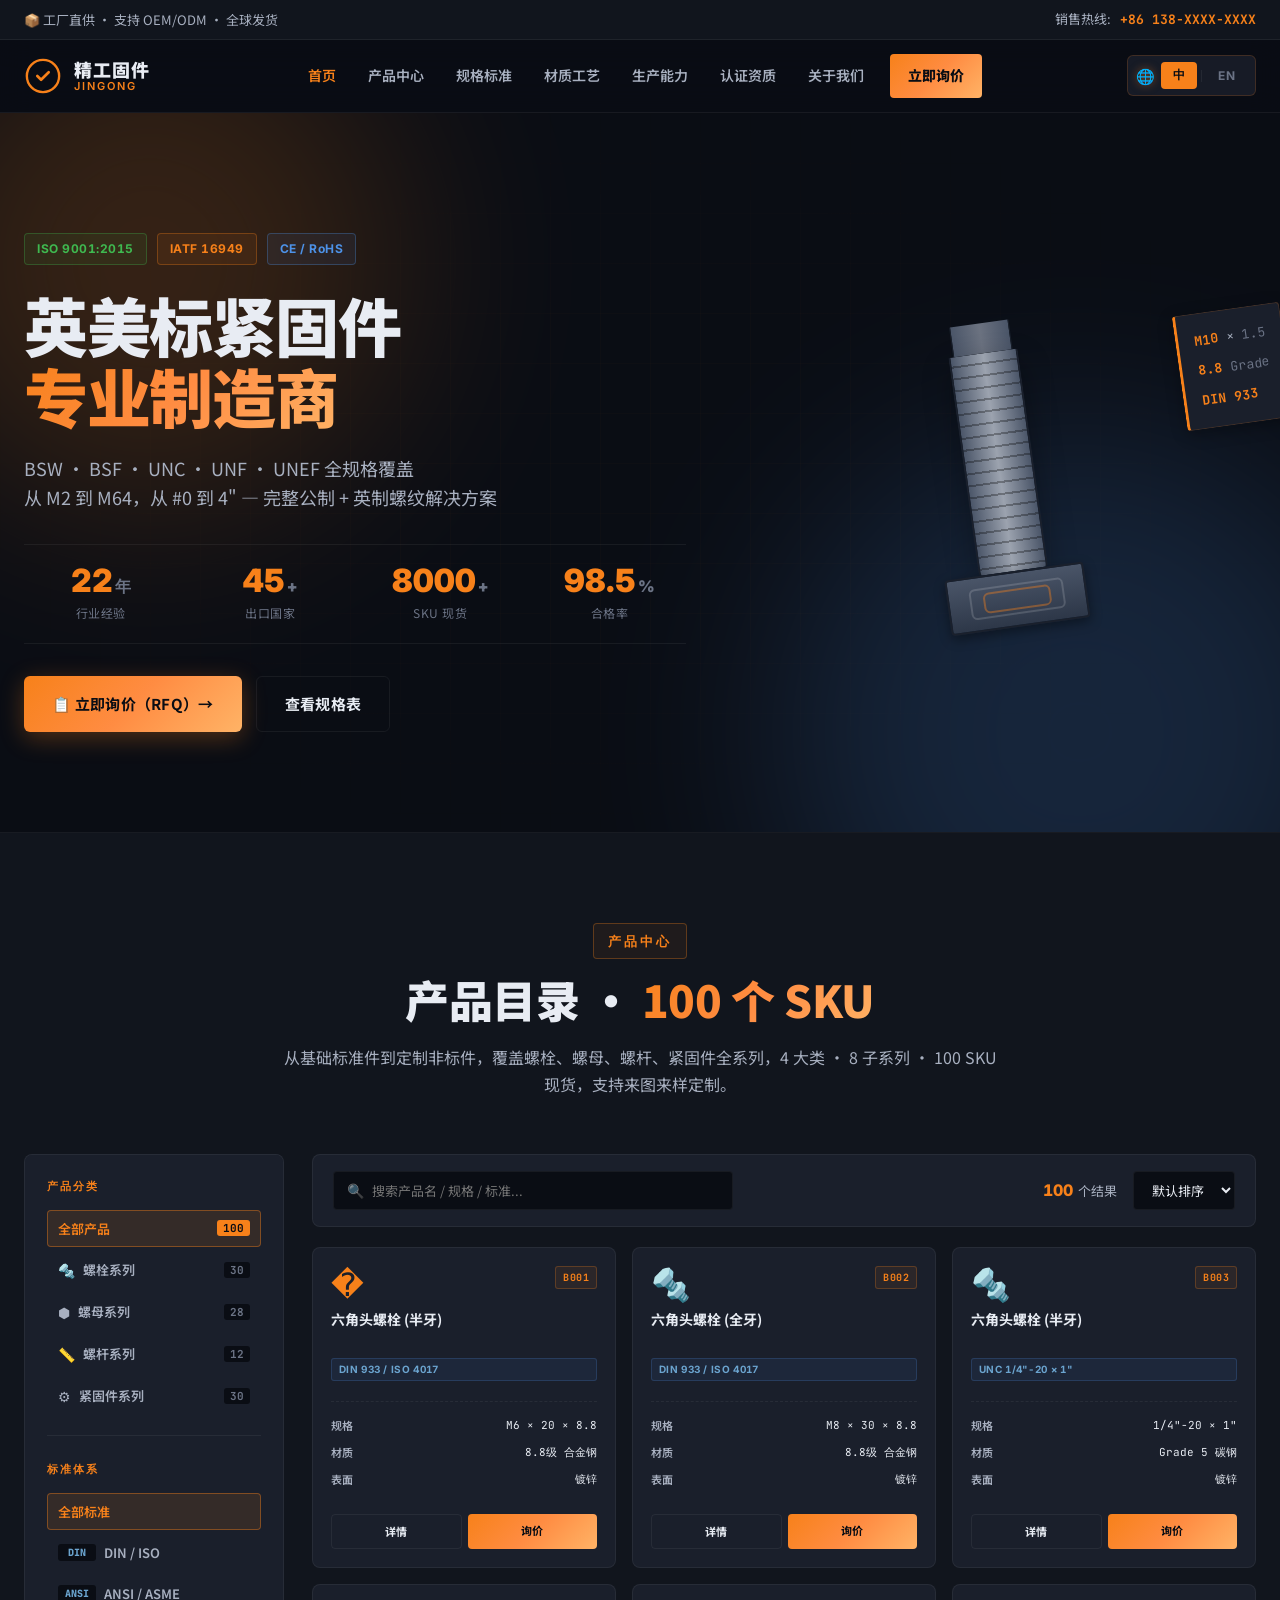
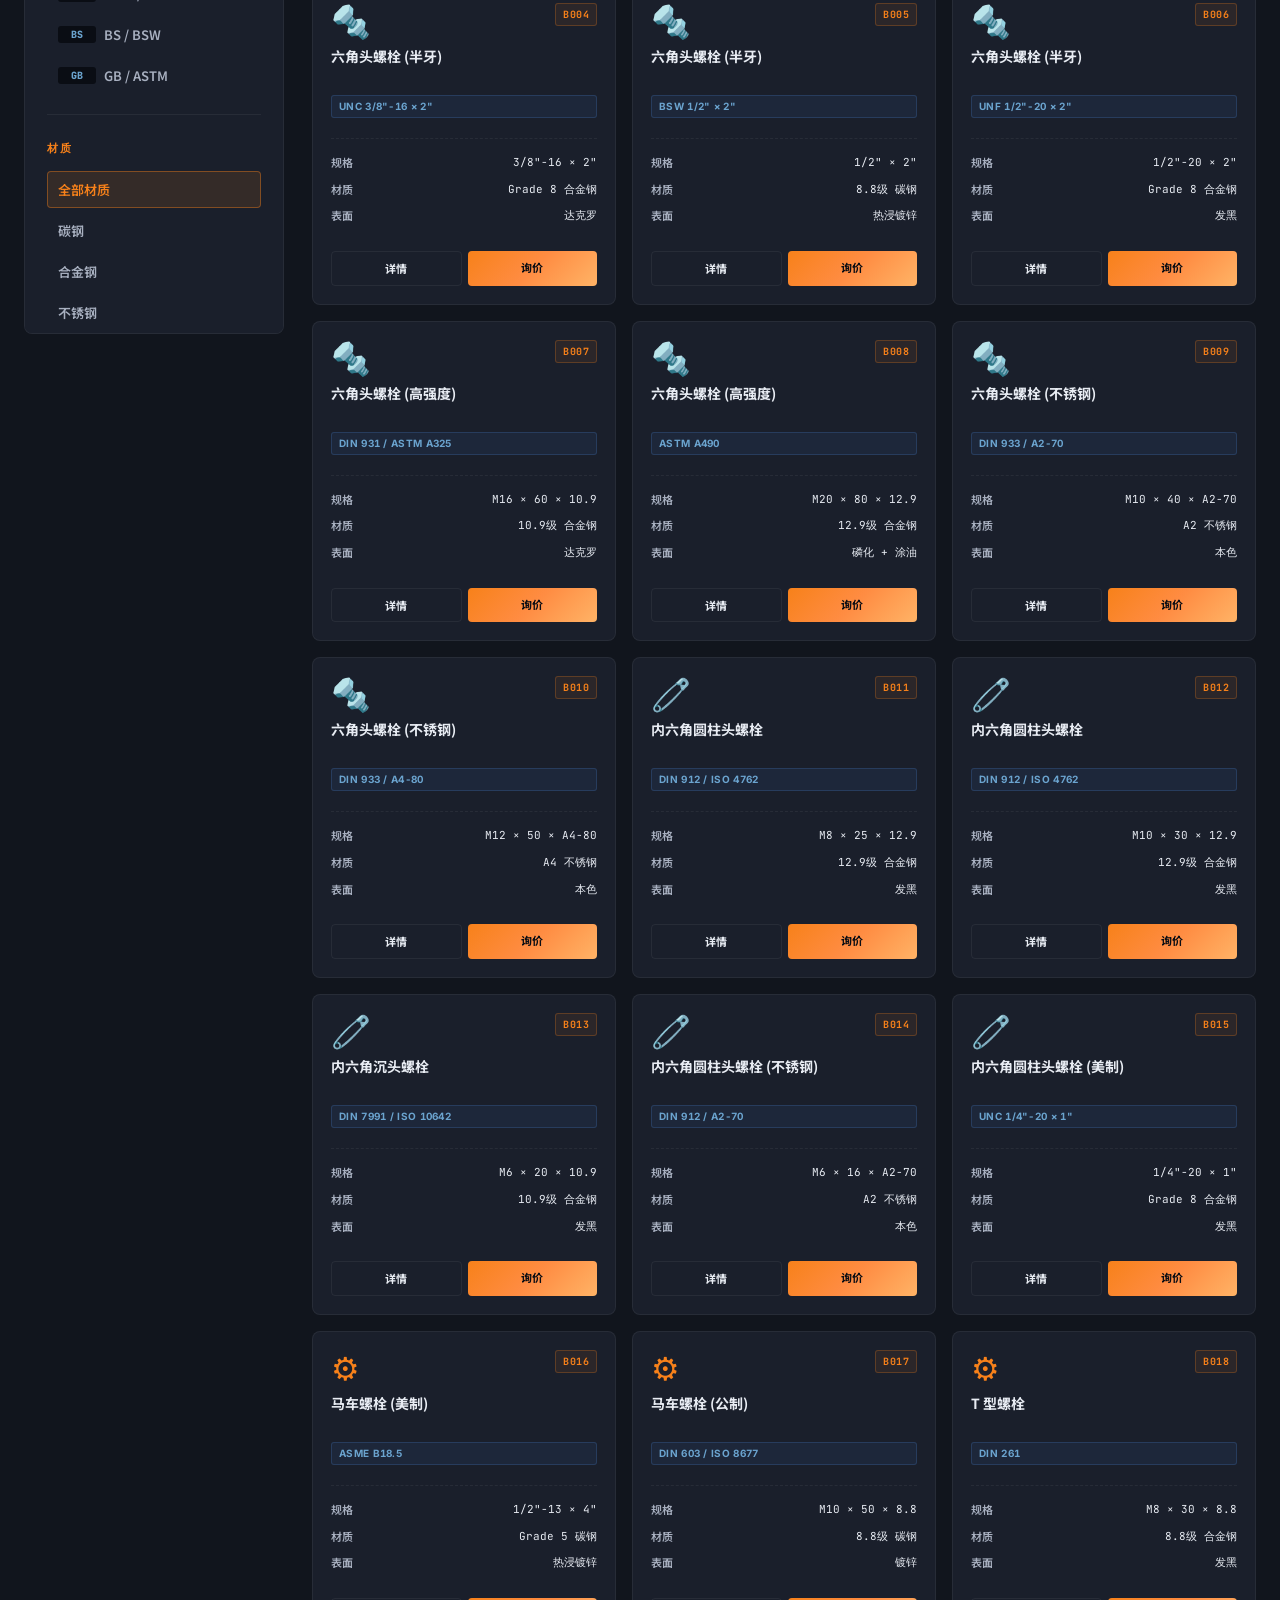
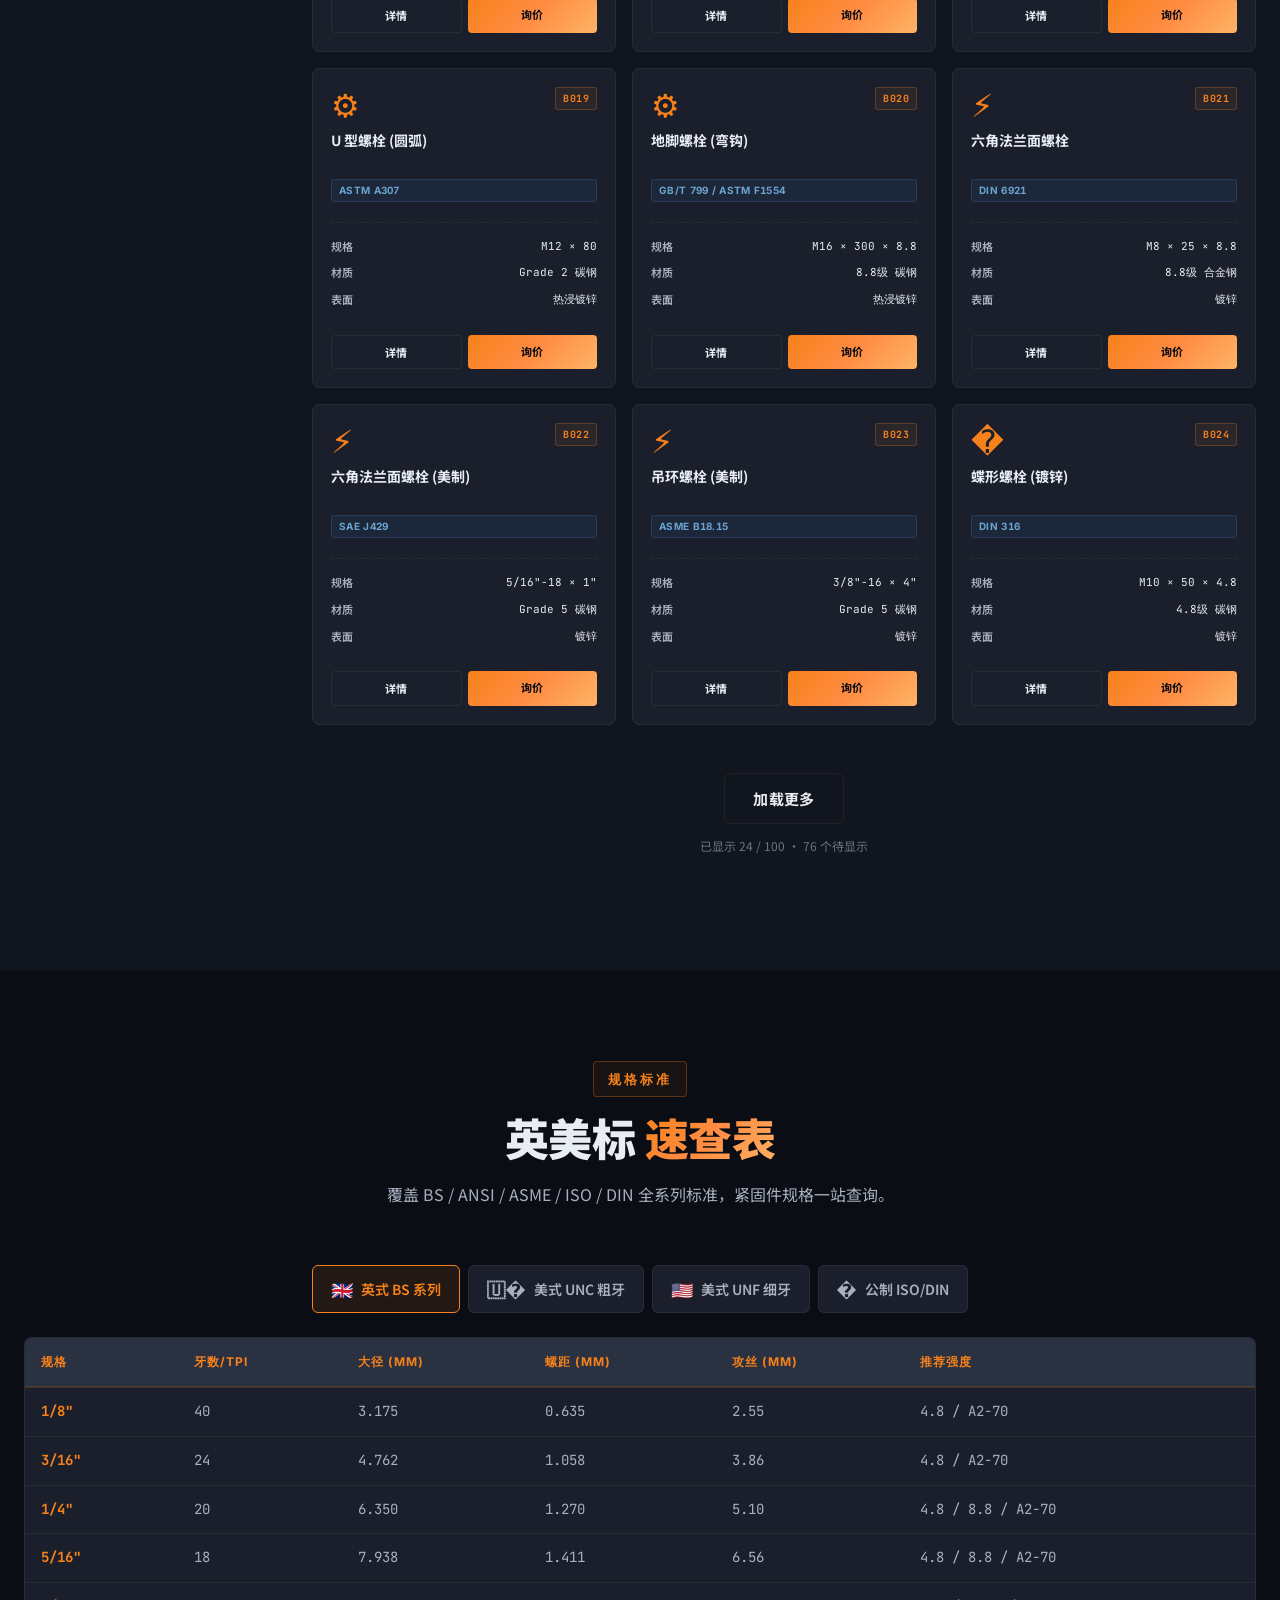
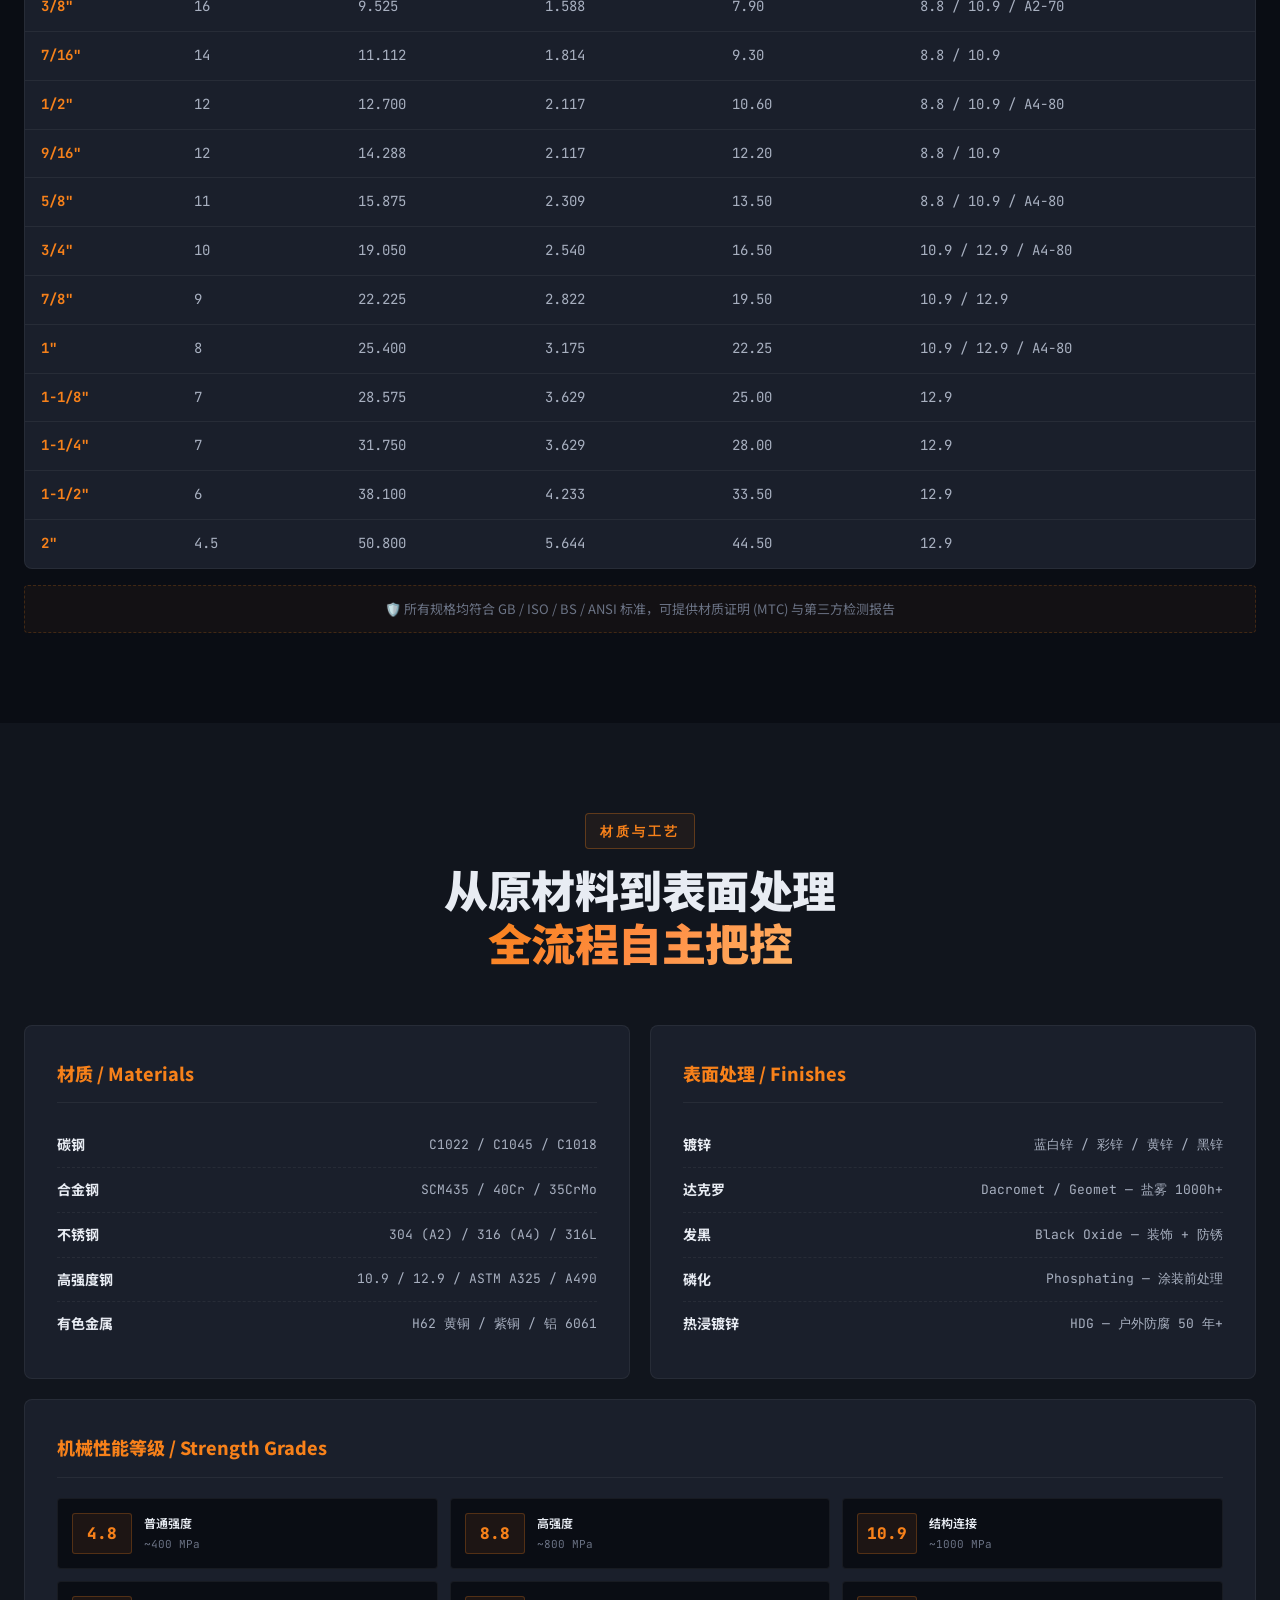
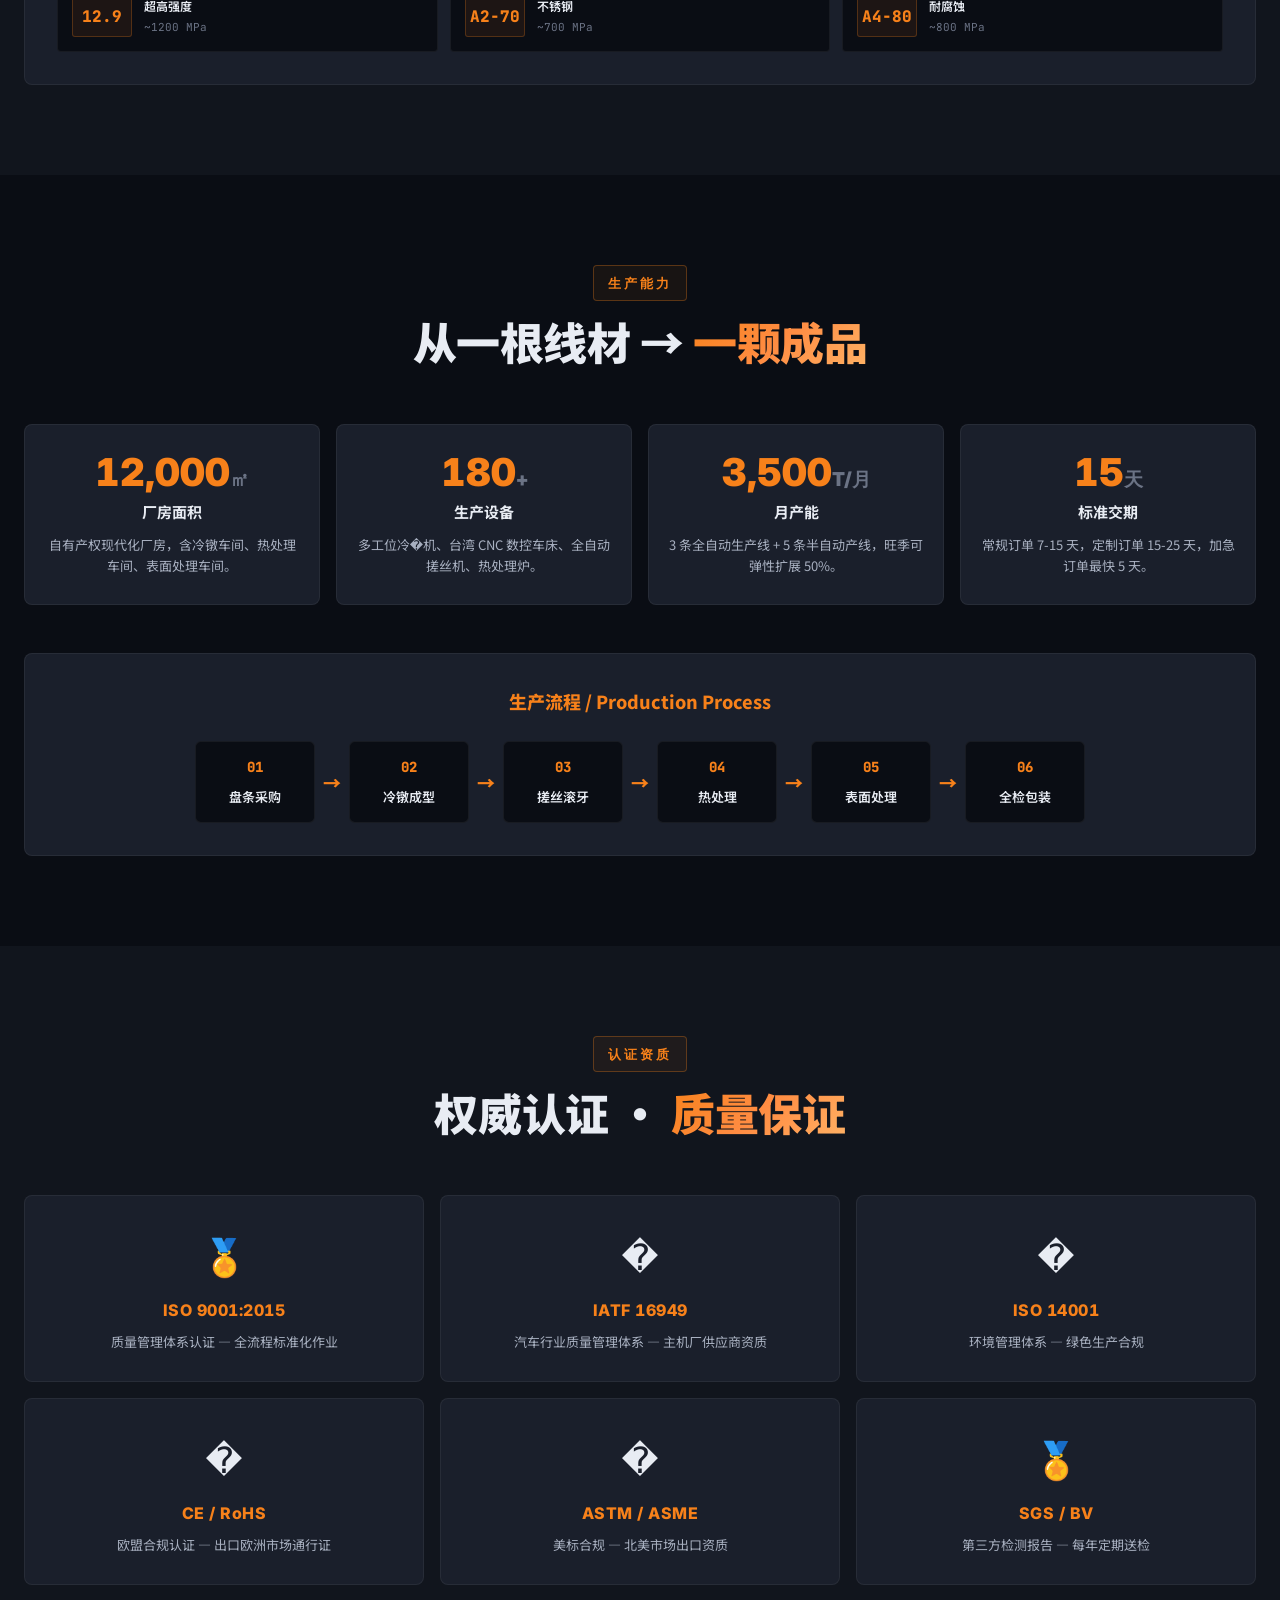
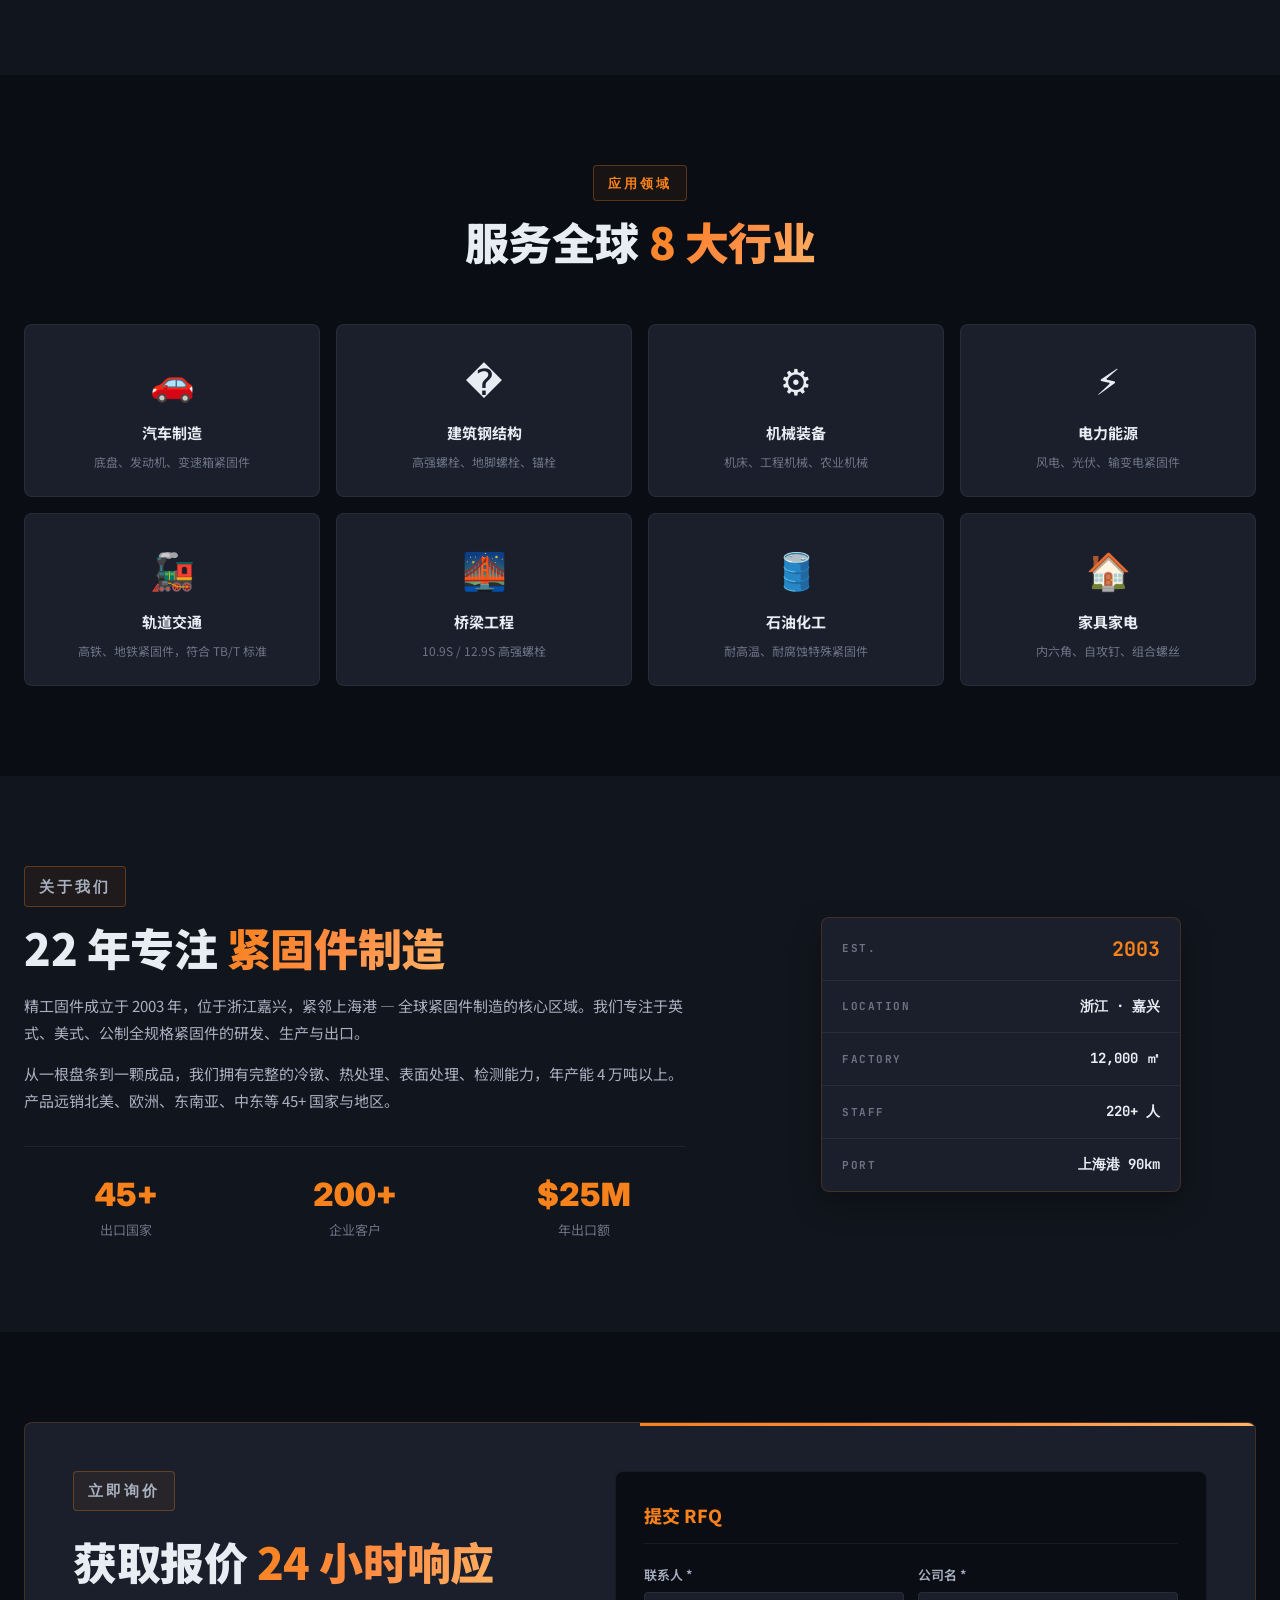
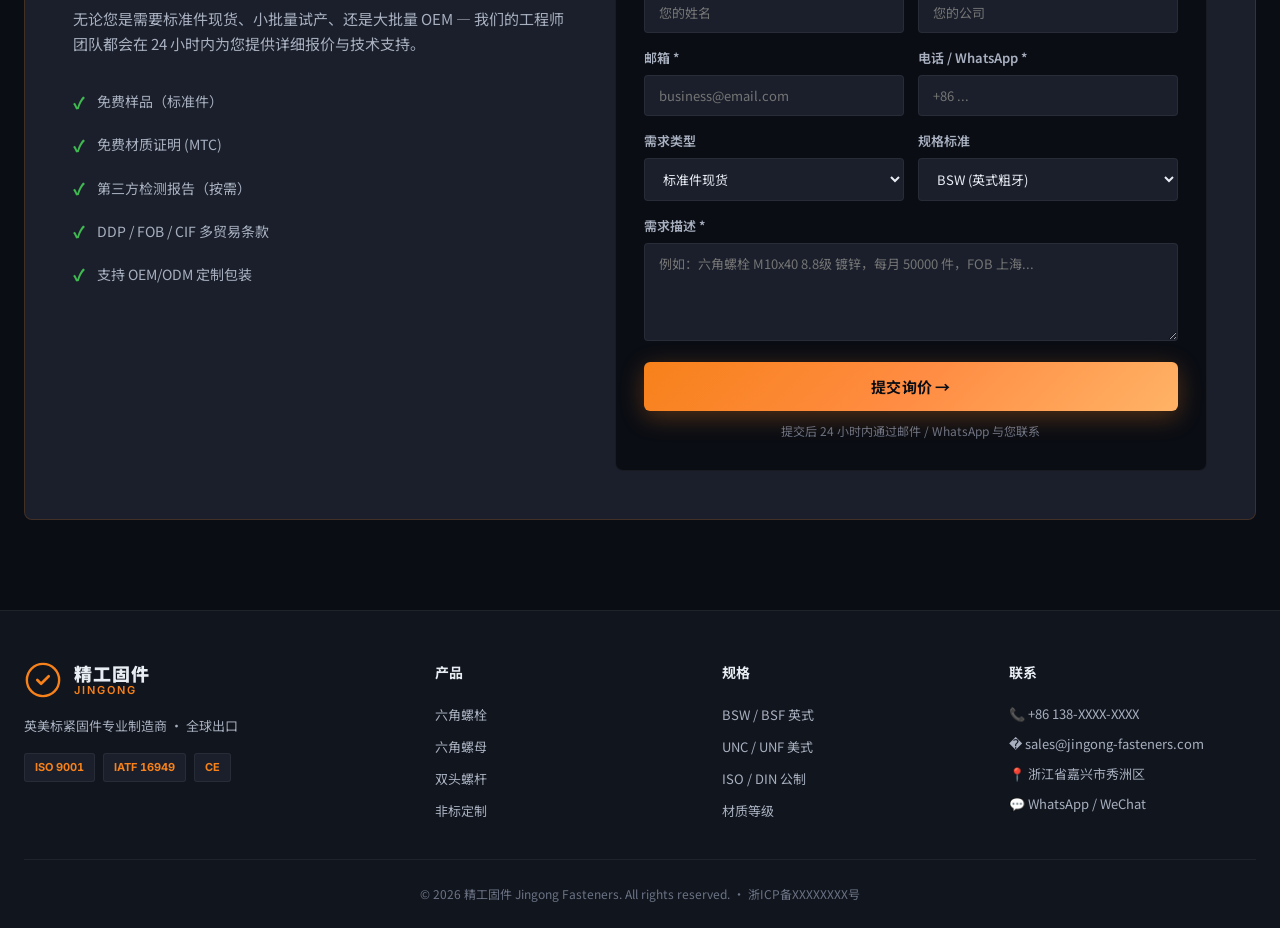
==== commit 37e371bd: "v2.0: 100 SKU 产品目录（分类筛选+搜索+排序+加载更多+移动端折叠）" ====
--- a/index-standalone.html
+++ b/index-standalone.html
@@ -590,9 +590,517 @@
 
 .spec-val { color: var(--text-muted); }
 
-/* ===== 产品中心 ===== */
+/* ===== 产品中心 - 目录布局 ===== */
 .products-section { background: var(--bg-dark); }
 
+.catalog-layout {
+    display: grid;
+    grid-template-columns: 260px 1fr;
+    gap: 28px;
+    align-items: start;
+}
+
+/* 左侧筛选 */
+.catalog-filter {
+    background: var(--bg-card);
+    border: 1px solid var(--border-light);
+    border-radius: 8px;
+    padding: 22px;
+    position: sticky;
+    top: 100px;
+    max-height: calc(100vh - 120px);
+    overflow-y: auto;
+}
+
+.filter-block {
+    margin-bottom: 24px;
+    padding-bottom: 20px;
+    border-bottom: 1px solid var(--border-light);
+}
+
+.filter-block:last-of-type {
+    border-bottom: none;
+    margin-bottom: 12px;
+}
+
+.filter-title {
+    font-size: 11px;
+    font-weight: 800;
+    color: var(--accent-orange);
+    letter-spacing: 2px;
+    text-transform: uppercase;
+    margin-bottom: 14px;
+    font-family: var(--font-en);
+}
+
+.filter-list {
+    list-style: none;
+    display: flex;
+    flex-direction: column;
+    gap: 4px;
+}
+
+.filter-btn {
+    width: 100%;
+    display: flex;
+    align-items: center;
+    gap: 8px;
+    padding: 8px 10px;
+    background: transparent;
+    border: 1px solid transparent;
+    border-radius: 4px;
+    color: var(--text-secondary);
+    font-size: 13px;
+    font-weight: 600;
+    cursor: pointer;
+    transition: all 0.2s;
+    text-align: left;
+}
+
+.filter-btn:hover {
+    background: rgba(247, 129, 26, 0.06);
+    color: var(--text-primary);
+}
+
+.filter-btn.active {
+    background: rgba(247, 129, 26, 0.12);
+    border-color: rgba(247, 129, 26, 0.4);
+    color: var(--accent-orange);
+}
+
+.filter-icon {
+    font-size: 14px;
+    flex-shrink: 0;
+}
+
+.filter-name {
+    flex: 1;
+}
+
+.filter-count {
+    font-family: var(--font-mono);
+    font-size: 11px;
+    color: var(--text-muted);
+    padding: 1px 6px;
+    background: var(--bg-deep);
+    border-radius: 3px;
+    font-weight: 700;
+}
+
+.filter-btn.active .filter-count {
+    background: var(--accent-orange);
+    color: #0a0d14;
+}
+
+.filter-tag {
+    display: inline-block;
+    width: 38px;
+    text-align: center;
+    font-family: var(--font-mono);
+    font-size: 10px;
+    font-weight: 800;
+    padding: 2px 0;
+    background: var(--bg-deep);
+    color: var(--accent-steel);
+    border-radius: 3px;
+    flex-shrink: 0;
+}
+
+.filter-btn.active .filter-tag {
+    background: var(--accent-orange);
+    color: #0a0d14;
+}
+
+.filter-reset {
+    width: 100%;
+    padding: 10px;
+    background: var(--bg-deep);
+    border: 1px solid var(--border-light);
+    border-radius: 4px;
+    color: var(--text-secondary);
+    font-size: 13px;
+    font-weight: 700;
+    cursor: pointer;
+    transition: all 0.2s;
+}
+
+.filter-reset:hover {
+    border-color: var(--accent-orange);
+    color: var(--accent-orange);
+}
+
+/* 右侧产品区 */
+.catalog-main {
+    min-width: 0;
+}
+
+.catalog-toolbar {
+    display: flex;
+    justify-content: space-between;
+    align-items: center;
+    gap: 16px;
+    padding: 16px 20px;
+    background: var(--bg-card);
+    border: 1px solid var(--border-light);
+    border-radius: 8px;
+    margin-bottom: 20px;
+}
+
+.toolbar-search {
+    position: relative;
+    flex: 1;
+    max-width: 400px;
+}
+
+.toolbar-search .search-icon {
+    position: absolute;
+    left: 14px;
+    top: 50%;
+    transform: translateY(-50%);
+    font-size: 14px;
+    opacity: 0.6;
+}
+
+.toolbar-search input {
+    width: 100%;
+    padding: 9px 14px 9px 38px;
+    background: var(--bg-deep);
+    border: 1px solid var(--border-light);
+    border-radius: 4px;
+    color: var(--text-primary);
+    font-size: 13px;
+    font-family: inherit;
+    transition: all 0.2s;
+}
+
+.toolbar-search input:focus {
+    outline: none;
+    border-color: var(--accent-orange);
+    box-shadow: 0 0 0 2px rgba(247, 129, 26, 0.15);
+}
+
+.toolbar-info {
+    display: flex;
+    align-items: center;
+    gap: 16px;
+}
+
+.result-count {
+    font-size: 13px;
+    color: var(--text-secondary);
+}
+
+.result-count span:first-child {
+    color: var(--accent-orange);
+    font-weight: 800;
+    font-family: var(--font-en);
+    font-size: 16px;
+    margin-right: 2px;
+}
+
+.sort-select {
+    padding: 8px 14px;
+    background: var(--bg-deep);
+    border: 1px solid var(--border-light);
+    border-radius: 4px;
+    color: var(--text-primary);
+    font-size: 13px;
+    font-family: inherit;
+    cursor: pointer;
+    transition: all 0.2s;
+}
+
+.sort-select:hover { border-color: var(--accent-orange); }
+.sort-select:focus { outline: none; border-color: var(--accent-orange); }
+
+.sort-select option {
+    background: var(--bg-dark);
+    color: var(--text-primary);
+}
+
+/* 产品网格 */
+.product-grid {
+    display: grid;
+    grid-template-columns: repeat(auto-fill, minmax(240px, 1fr));
+    gap: 16px;
+    margin-bottom: 24px;
+}
+
+.product-card {
+    background: var(--bg-card);
+    border: 1px solid var(--border-light);
+    border-radius: 8px;
+    padding: 18px;
+    display: flex;
+    flex-direction: column;
+    transition: all 0.3s;
+    position: relative;
+    overflow: hidden;
+}
+
+.product-card::before {
+    content: '';
+    position: absolute;
+    top: 0;
+    left: 0;
+    width: 100%;
+    height: 2px;
+    background: var(--gradient);
+    transform: scaleX(0);
+    transform-origin: left;
+    transition: transform 0.3s;
+}
+
+.product-card:hover {
+    border-color: var(--border);
+    background: var(--bg-card-hover);
+    transform: translateY(-3px);
+    box-shadow: 0 8px 20px rgba(0, 0, 0, 0.3);
+}
+
+.product-card:hover::before { transform: scaleX(1); }
+
+.pc-head {
+    display: flex;
+    justify-content: space-between;
+    align-items: flex-start;
+    margin-bottom: 12px;
+}
+
+.pc-icon {
+    font-size: 32px;
+    line-height: 1;
+    color: var(--accent-orange);
+}
+
+.pc-sku {
+    font-family: var(--font-mono);
+    font-size: 10px;
+    font-weight: 700;
+    color: var(--accent-orange);
+    background: rgba(247, 129, 26, 0.08);
+    border: 1px solid rgba(247, 129, 26, 0.25);
+    padding: 2px 7px;
+    border-radius: 3px;
+    letter-spacing: 0.5px;
+}
+
+.pc-name {
+    font-size: 14px;
+    font-weight: 700;
+    color: var(--text-primary);
+    line-height: 1.4;
+    margin-bottom: 10px;
+    min-height: 38px;
+}
+
+.pc-std {
+    display: inline-block;
+    font-family: var(--font-en);
+    font-size: 10px;
+    color: var(--accent-steel);
+    background: rgba(77, 146, 232, 0.08);
+    border: 1px solid rgba(77, 146, 232, 0.2);
+    padding: 2px 7px;
+    border-radius: 3px;
+    font-weight: 700;
+    margin-bottom: 10px;
+    letter-spacing: 0.3px;
+}
+
+.pc-info {
+    list-style: none;
+    margin: 10px 0;
+    padding-top: 10px;
+    border-top: 1px dashed var(--border-light);
+}
+
+.pc-info li {
+    display: flex;
+    justify-content: space-between;
+    align-items: center;
+    padding: 4px 0;
+    font-size: 11px;
+    color: var(--text-muted);
+    gap: 8px;
+}
+
+.pc-info li strong {
+    color: var(--text-secondary);
+    font-weight: 600;
+    flex-shrink: 0;
+}
+
+.pc-info li span {
+    font-family: var(--font-mono);
+    color: var(--text-primary);
+    font-size: 11px;
+    text-align: right;
+    overflow: hidden;
+    text-overflow: ellipsis;
+    white-space: nowrap;
+}
+
+.pc-action {
+    margin-top: auto;
+    padding-top: 12px;
+    display: flex;
+    gap: 6px;
+}
+
+.pc-btn {
+    flex: 1;
+    padding: 7px 10px;
+    font-size: 11px;
+    font-weight: 700;
+    border-radius: 4px;
+    cursor: pointer;
+    transition: all 0.2s;
+    text-align: center;
+    border: 1px solid;
+    letter-spacing: 0.3px;
+}
+
+.pc-btn-primary {
+    background: var(--gradient);
+    border: none;
+    color: #0a0d14;
+}
+
+.pc-btn-primary:hover { filter: brightness(1.1); }
+
+.pc-btn-outline {
+    background: transparent;
+    color: var(--text-primary);
+    border-color: var(--border-light);
+}
+
+.pc-btn-outline:hover {
+    border-color: var(--accent-orange);
+    color: var(--accent-orange);
+}
+
+/* 加载更多 */
+.catalog-more {
+    text-align: center;
+    padding: 24px 0;
+}
+
+.more-hint {
+    margin-top: 12px;
+    color: var(--text-muted);
+    font-size: 12px;
+}
+
+.product-empty {
+    grid-column: 1 / -1;
+    text-align: center;
+    padding: 80px 20px;
+    background: var(--bg-card);
+    border: 1px dashed var(--border-light);
+    border-radius: 8px;
+}
+
+.product-empty-icon {
+    font-size: 48px;
+    margin-bottom: 16px;
+    opacity: 0.4;
+}
+
+.product-empty p {
+    color: var(--text-muted);
+    font-size: 14px;
+}
+
+/* 响应式 */
+@media (max-width: 968px) {
+    .catalog-layout {
+        grid-template-columns: 1fr;
+    }
+    /* 移动端筛选器默认折叠 */
+    .catalog-filter {
+        position: static;
+        max-height: 0;
+        overflow: hidden;
+        padding: 0 22px;
+        border: none;
+        transition: max-height 0.35s ease, padding 0.35s ease, margin-bottom 0.35s ease;
+    }
+    .catalog-filter.open {
+        max-height: 800px;
+        padding: 22px;
+        border: 1px solid var(--border-light);
+        margin-bottom: 16px;
+    }
+    .filter-toggle {
+        display: flex;
+    }
+    .catalog-toolbar {
+        flex-direction: column;
+        align-items: stretch;
+    }
+    .toolbar-search { max-width: none; }
+    .toolbar-info {
+        justify-content: space-between;
+    }
+    .product-grid {
+        grid-template-columns: repeat(auto-fill, minmax(160px, 1fr));
+    }
+    .pc-name { font-size: 13px; min-height: 36px; }
+}
+
+@media (max-width: 640px) {
+    .product-grid {
+        grid-template-columns: repeat(2, 1fr);
+        gap: 12px;
+    }
+    .product-card { padding: 14px; }
+    .pc-icon { font-size: 24px; }
+    .pc-name { font-size: 12px; min-height: 32px; }
+    .pc-info { display: none; }
+    .pc-action { padding-top: 8px; }
+    .pc-btn { padding: 6px 8px; font-size: 10px; }
+}
+
+/* 移动端筛选切换按钮 */
+.filter-toggle {
+    display: none;
+    align-items: center;
+    justify-content: space-between;
+    width: 100%;
+    padding: 14px 18px;
+    background: var(--bg-card);
+    border: 1px solid var(--border-light);
+    border-radius: 8px;
+    color: var(--text-primary);
+    font-size: 14px;
+    font-weight: 700;
+    cursor: pointer;
+    margin-bottom: 12px;
+}
+
+.filter-toggle .ft-count {
+    color: var(--accent-orange);
+    font-family: var(--font-en);
+    font-size: 13px;
+    padding: 2px 8px;
+    background: rgba(247, 129, 26, 0.1);
+    border-radius: 3px;
+    margin-left: 8px;
+}
+
+.filter-toggle .ft-arrow {
+    color: var(--accent-orange);
+    transition: transform 0.3s;
+    font-size: 12px;
+}
+
+.catalog-filter.open ~ .filter-toggle .ft-arrow,
+.filter-toggle.active .ft-arrow {
+    transform: rotate(180deg);
+}
+
+/* ===== 旧产品线网格（保留以防回退） ===== */
 .product-line-grid {
     display: grid;
     grid-template-columns: repeat(2, 1fr);
@@ -1605,106 +2113,81 @@
             <div class="section-head">
                 <p class="section-tag" data-i18n="products.tag">产品中心</p>
                 <h2 class="section-title">
-                    <span data-i18n="products.title.l1">三大产品线</span> ·
-                    <span class="text-gradient" data-i18n="products.title.l2">8000+ SKU 现货</span>
+                    <span data-i18n="products.title.l1">产品目录</span> ·
+                    <span class="text-gradient" data-i18n="products.title.l2">100 个 SKU</span>
                 </h2>
-                <p class="section-desc" data-i18n="products.desc">从基础标准件到定制非标件，覆盖螺栓、螺母、螺杆全系列，支持来图来样定制。</p>
+                <p class="section-desc" data-i18n="products.desc">从基础标准件到定制非标件，覆盖螺栓、螺母、螺杆、紧固件全系列，4 大类 · 8 子系列 · 100 SKU 现货，支持来图来样定制。</p>
             </div>
-            <div class="product-line-grid">
-                <!-- 螺丝 -->
-                <article class="line-card line-screws">
-                    <div class="line-icon">
-                        <svg viewBox="0 0 80 80" fill="none">
-                            <rect x="22" y="8" width="36" height="20" rx="2" fill="currentColor" opacity="0.15"/>
-                            <rect x="22" y="8" width="36" height="20" rx="2" stroke="currentColor" stroke-width="2.5" fill="none"/>
-                            <path d="M40 28v44M34 36h12M34 44h12M34 52h12M34 60h12" stroke="currentColor" stroke-width="2.5" stroke-linecap="round"/>
-                            <path d="M28 72l4-4M40 72v-4M52 72l-4-4" stroke="currentColor" stroke-width="2.5" stroke-linecap="round"/>
-                        </svg>
+
+            <!-- 目录布局：左侧筛选 + 右侧网格 -->
+            <button class="filter-toggle" id="filterToggle">
+                <span><span class="ft-icon">⚙️</span> <span data-i18n="filter.toggle">筛选</span><span class="ft-count" id="filterCount">100</span></span>
+                <span class="ft-arrow">▼</span>
+            </button>
+            <div class="catalog-layout">
+                <!-- 左侧筛选 -->
+                <aside class="catalog-filter">
+                    <div class="filter-block">
+                        <h4 class="filter-title" data-i18n="filter.cat">产品分类</h4>
+                        <ul class="filter-list" id="filterCat">
+                            <li><button class="filter-btn active" data-cat="all"><span class="filter-name" data-i18n="cat.all">全部产品</span><span class="filter-count">100</span></button></li>
+                            <li><button class="filter-btn" data-cat="bolts"><span class="filter-icon">🔩</span><span class="filter-name" data-i18n="cat.bolts">螺栓系列</span><span class="filter-count">30</span></button></li>
+                            <li><button class="filter-btn" data-cat="nuts"><span class="filter-icon">⬢</span><span class="filter-name" data-i18n="cat.nuts">螺母系列</span><span class="filter-count">28</span></button></li>
+                            <li><button class="filter-btn" data-cat="rods"><span class="filter-icon">📏</span><span class="filter-name" data-i18n="cat.rods">螺杆系列</span><span class="filter-count">12</span></button></li>
+                            <li><button class="filter-btn" data-cat="misc"><span class="filter-icon">⚙️</span><span class="filter-name" data-i18n="cat.misc">紧固件系列</span><span class="filter-count">30</span></button></li>
+                        </ul>
                     </div>
-                    <div class="line-info">
-                        <h3 data-i18n="line.screws.name">六角螺栓 / Hex Bolts</h3>
-                        <p data-i18n="line.screws.desc">DIN 933 / ISO 4017 / UNC / UNF 全规格，强度等级 4.8-12.9</p>
-                        <div class="line-tags">
-                            <span class="tag">DIN 933</span>
-                            <span class="tag">ISO 4017</span>
-                            <span class="tag">UNC</span>
-                            <span class="tag">UNF</span>
+
+                    <div class="filter-block">
+                        <h4 class="filter-title" data-i18n="filter.std">标准体系</h4>
+                        <ul class="filter-list" id="filterStd">
+                            <li><button class="filter-btn active" data-std="all"><span class="filter-name" data-i18n="std.all">全部标准</span></button></li>
+                            <li><button class="filter-btn" data-std="DIN"><span class="filter-tag">DIN</span><span class="filter-name">DIN / ISO</span></button></li>
+                            <li><button class="filter-btn" data-std="ANSI"><span class="filter-tag">ANSI</span><span class="filter-name">ANSI / ASME</span></button></li>
+                            <li><button class="filter-btn" data-std="BS"><span class="filter-tag">BS</span><span class="filter-name">BS / BSW</span></button></li>
+                            <li><button class="filter-btn" data-std="GB"><span class="filter-tag">GB</span><span class="filter-name">GB / ASTM</span></button></li>
+                        </ul>
+                    </div>
+
+                    <div class="filter-block">
+                        <h4 class="filter-title" data-i18n="filter.mat">材质</h4>
+                        <ul class="filter-list" id="filterMat">
+                            <li><button class="filter-btn active" data-mat="all"><span class="filter-name" data-i18n="mat.all">全部材质</span></button></li>
+                            <li><button class="filter-btn" data-mat="carbon"><span class="filter-name">碳钢</span></button></li>
+                            <li><button class="filter-btn" data-mat="alloy"><span class="filter-name">合金钢</span></button></li>
+                            <li><button class="filter-btn" data-mat="stainless"><span class="filter-name">不锈钢</span></button></li>
+                            <li><button class="filter-btn" data-mat="other"><span class="filter-name">其他</span></button></li>
+                        </ul>
+                    </div>
+
+                    <button class="filter-reset" id="filterReset" data-i18n="filter.reset">↻ 重置筛选</button>
+                </aside>
+
+                <!-- 右侧产品 -->
+                <div class="catalog-main">
+                    <div class="catalog-toolbar">
+                        <div class="toolbar-search">
+                            <span class="search-icon">🔍</span>
+                            <input type="text" id="productSearch" placeholder="搜索产品名 / 规格 / 标准..." data-i18n-placeholder="toolbar.search">
                         </div>
-                        <a href="#specs" class="line-link" data-i18n="line.view">查看规格 →</a>
+                        <div class="toolbar-info">
+                            <span class="result-count"><span id="resultCount">100</span> <span data-i18n="toolbar.results">个结果</span></span>
+                            <select id="productSort" class="sort-select">
+                                <option value="default" data-i18n="sort.default">默认排序</option>
+                                <option value="id-asc" data-i18n="sort.id">按编号</option>
+                                <option value="name-asc" data-i18n="sort.name">按名称</option>
+                                <option value="cat-asc" data-i18n="sort.cat">按类别</option>
+                            </select>
+                        </div>
                     </div>
-                </article>
-
-                <!-- 螺帽 -->
-                <article class="line-card line-nuts">
-                    <div class="line-icon">
-                        <svg viewBox="0 0 80 80" fill="none">
-                            <polygon points="40,8 67,24 67,56 40,72 13,56 13,24" stroke="currentColor" stroke-width="2.5" fill="currentColor" fill-opacity="0.15"/>
-                            <polygon points="40,18 57,28 57,52 40,62 23,52 23,28" stroke="currentColor" stroke-width="2" fill="none"/>
-                            <circle cx="40" cy="40" r="10" stroke="currentColor" stroke-width="2" fill="none"/>
-                            <path d="M40 30v20M30 40h20" stroke="currentColor" stroke-width="1.5" stroke-dasharray="2 2"/>
-                        </svg>
+
+                    <div class="product-grid" id="productGrid"></div>
+
+                    <div class="catalog-more">
+                        <button class="btn btn-outline" id="loadMoreBtn" data-i18n="toolbar.more">加载更多</button>
+                        <p class="more-hint" id="moreHint"></p>
                     </div>
-                    <div class="line-info">
-                        <h3 data-i18n="line.nuts.name">六角螺母 / Hex Nuts</h3>
-                        <p data-i18n="line.nuts.desc">DIN 934 / ISO 4032 / 美制 / 英制全规格，含自锁 / 法兰 / 盖帽系列</p>
-                        <div class="line-tags">
-                            <span class="tag">DIN 934</span>
-                            <span class="tag">ISO 4032</span>
-                            <span class="tag">Nylock</span>
-                            <span class="tag">Flange</span>
-                        </div>
-                        <a href="#specs" class="line-link" data-i18n="line.view">查看规格 →</a>
-                    </div>
-                </article>
-
-                <!-- 螺杆 -->
-                <article class="line-card line-studs">
-                    <div class="line-icon">
-                        <svg viewBox="0 0 80 80" fill="none">
-                            <rect x="10" y="34" width="60" height="12" rx="2" stroke="currentColor" stroke-width="2.5" fill="currentColor" fill-opacity="0.15"/>
-                            <path d="M10 40h4M18 40h4M26 40h4M34 40h4M42 40h4M50 40h4M58 40h4M66 40h4" stroke="currentColor" stroke-width="1.5"/>
-                            <circle cx="14" cy="40" r="1.5" fill="currentColor"/>
-                            <circle cx="22" cy="40" r="1.5" fill="currentColor"/>
-                            <circle cx="30" cy="40" r="1.5" fill="currentColor"/>
-                            <circle cx="38" cy="40" r="1.5" fill="currentColor"/>
-                            <circle cx="46" cy="40" r="1.5" fill="currentColor"/>
-                            <circle cx="54" cy="40" r="1.5" fill="currentColor"/>
-                            <circle cx="62" cy="40" r="1.5" fill="currentColor"/>
-                        </svg>
-                    </div>
-                    <div class="line-info">
-                        <h3 data-i18n="line.studs.name">双头螺杆 / Threaded Rods</h3>
-                        <p data-i18n="line.studs.desc">DIN 976 / ASTM A193 B7/B8 全规格，长度可定制 50mm-3000mm</p>
-                        <div class="line-tags">
-                            <span class="tag">DIN 976</span>
-                            <span class="tag">ASTM A193</span>
-                            <span class="tag">B7</span>
-                            <span class="tag">B8</span>
-                        </div>
-                        <a href="#specs" class="line-link" data-i18n="line.view">查看规格 →</a>
-                    </div>
-                </article>
-
-                <!-- 自定义 -->
-                <article class="line-card line-custom">
-                    <div class="line-icon">
-                        <svg viewBox="0 0 80 80" fill="none">
-                            <path d="M20 30L40 12L60 30L40 48Z" stroke="currentColor" stroke-width="2.5" fill="currentColor" fill-opacity="0.15"/>
-                            <path d="M20 50L40 32L60 50L40 68Z" stroke="currentColor" stroke-width="2.5" fill="currentColor" fill-opacity="0.2"/>
-                            <path d="M40 32v36" stroke="currentColor" stroke-width="2" stroke-dasharray="3 3"/>
-                        </svg>
-                    </div>
-                    <div class="line-info">
-                        <h3 data-i18n="line.custom.name">非标定制 / Custom Parts</h3>
-                        <p data-i18n="line.custom.desc">来图来样定制，特殊材质 / 特殊规格 / 特殊表面处理均可定制</p>
-                        <div class="line-tags">
-                            <span class="tag" data-i18n="line.custom.tag1">CAD / STEP</span>
-                            <span class="tag" data-i18n="line.custom.tag2">小批量起订</span>
-                            <span class="tag" data-i18n="line.custom.tag3">15 天交付</span>
-                        </div>
-                        <a href="#rfq" class="line-link" data-i18n="line.custom.cta">立即定制 →</a>
-                    </div>
-                </article>
+                </div>
             </div>
         </div>
     </section>
@@ -2134,7 +2617,180 @@
         </div>
     </footer>
 
-    <script>
+<script>
+// ===== 产品数据：100 个 SKU =====
+// 4 大类（螺栓 / 螺母 / 螺杆 / 紧固件）+ 多系列 + 多种规格
+// 用于产品中心展示，每条产品包含：编号 / 中文名 / 英文名 / 类别 / 系列 / 标准 / 规格 / 材质 / 表面
+
+const productCategories = {
+    zh: {
+        bolts: '螺栓系列',
+        nuts: '螺母系列',
+        rods: '螺杆系列',
+        misc: '紧固件系列',
+        all: '全部产品'
+    },
+    en: {
+        bolts: 'Bolts',
+        nuts: 'Nuts',
+        rods: 'Threaded Rods',
+        misc: 'Fasteners',
+        all: 'All Products'
+    }
+};
+
+const products = [
+    // ========== 螺栓系列 (30 个) ==========
+    // 六角头螺栓 (10)
+    { id: 'B001', cat: 'bolts', series: 'hex', name_zh: '六角头螺栓 (半牙)', name_en: 'Hex Bolt (Half Thread)', std: 'DIN 933 / ISO 4017', spec: 'M6 × 20 × 8.8', mat: '8.8级 合金钢', surface: '镀锌', icon: '�' },
+    { id: 'B002', cat: 'bolts', series: 'hex', name_zh: '六角头螺栓 (全牙)', name_en: 'Hex Bolt (Full Thread)', std: 'DIN 933 / ISO 4017', spec: 'M8 × 30 × 8.8', mat: '8.8级 合金钢', surface: '镀锌', icon: '🔩' },
+    { id: 'B003', cat: 'bolts', series: 'hex', name_zh: '六角头螺栓 (半牙)', name_en: 'Hex Bolt (Half Thread)', std: 'UNC 1/4"-20 × 1"', spec: '1/4"-20 × 1"', mat: 'Grade 5 碳钢', surface: '镀锌', icon: '🔩' },
+    { id: 'B004', cat: 'bolts', series: 'hex', name_zh: '六角头螺栓 (半牙)', name_en: 'Hex Bolt (Half Thread)', std: 'UNC 3/8"-16 × 2"', spec: '3/8"-16 × 2"', mat: 'Grade 8 合金钢', surface: '达克罗', icon: '🔩' },
+    { id: 'B005', cat: 'bolts', series: 'hex', name_zh: '六角头螺栓 (半牙)', name_en: 'Hex Bolt (Half Thread)', std: 'BSW 1/2" × 2"', spec: '1/2" × 2"', mat: '8.8级 碳钢', surface: '热浸镀锌', icon: '🔩' },
+    { id: 'B006', cat: 'bolts', series: 'hex', name_zh: '六角头螺栓 (半牙)', name_en: 'Hex Bolt (Half Thread)', std: 'UNF 1/2"-20 × 2"', spec: '1/2"-20 × 2"', mat: 'Grade 8 合金钢', surface: '发黑', icon: '🔩' },
+    { id: 'B007', cat: 'bolts', series: 'hex', name_zh: '六角头螺栓 (高强度)', name_en: 'Hex Bolt (High-Strength)', std: 'DIN 931 / ASTM A325', spec: 'M16 × 60 × 10.9', mat: '10.9级 合金钢', surface: '达克罗', icon: '🔩' },
+    { id: 'B008', cat: 'bolts', series: 'hex', name_zh: '六角头螺栓 (高强度)', name_en: 'Hex Bolt (High-Strength)', std: 'ASTM A490', spec: 'M20 × 80 × 12.9', mat: '12.9级 合金钢', surface: '磷化 + 涂油', icon: '🔩' },
+    { id: 'B009', cat: 'bolts', series: 'hex', name_zh: '六角头螺栓 (不锈钢)', name_en: 'Hex Bolt (Stainless)', std: 'DIN 933 / A2-70', spec: 'M10 × 40 × A2-70', mat: 'A2 不锈钢', surface: '本色', icon: '🔩' },
+    { id: 'B010', cat: 'bolts', series: 'hex', name_zh: '六角头螺栓 (不锈钢)', name_en: 'Hex Bolt (Stainless)', std: 'DIN 933 / A4-80', spec: 'M12 × 50 × A4-80', mat: 'A4 不锈钢', surface: '本色', icon: '🔩' },
+
+    // 内六角螺栓 (5)
+    { id: 'B011', cat: 'bolts', series: 'socket', name_zh: '内六角圆柱头螺栓', name_en: 'Socket Cap Screw', std: 'DIN 912 / ISO 4762', spec: 'M8 × 25 × 12.9', mat: '12.9级 合金钢', surface: '发黑', icon: '🧷' },
+    { id: 'B012', cat: 'bolts', series: 'socket', name_zh: '内六角圆柱头螺栓', name_en: 'Socket Cap Screw', std: 'DIN 912 / ISO 4762', spec: 'M10 × 30 × 12.9', mat: '12.9级 合金钢', surface: '发黑', icon: '🧷' },
+    { id: 'B013', cat: 'bolts', series: 'socket', name_zh: '内六角沉头螺栓', name_en: 'Socket Countersunk Screw', std: 'DIN 7991 / ISO 10642', spec: 'M6 × 20 × 10.9', mat: '10.9级 合金钢', surface: '发黑', icon: '🧷' },
+    { id: 'B014', cat: 'bolts', series: 'socket', name_zh: '内六角圆柱头螺栓 (不锈钢)', name_en: 'Socket Cap Screw (SS)', std: 'DIN 912 / A2-70', spec: 'M6 × 16 × A2-70', mat: 'A2 不锈钢', surface: '本色', icon: '🧷' },
+    { id: 'B015', cat: 'bolts', series: 'socket', name_zh: '内六角圆柱头螺栓 (美制)', name_en: 'Socket Cap Screw (US)', std: 'UNC 1/4"-20 × 1"', spec: '1/4"-20 × 1"', mat: 'Grade 8 合金钢', surface: '发黑', icon: '🧷' },
+
+    // 马车/方头/异形螺栓 (5)
+    { id: 'B016', cat: 'bolts', series: 'special', name_zh: '马车螺栓 (美制)', name_en: 'Carriage Bolt', std: 'ASME B18.5', spec: '1/2"-13 × 4"', mat: 'Grade 5 碳钢', surface: '热浸镀锌', icon: '⚙️' },
+    { id: 'B017', cat: 'bolts', series: 'special', name_zh: '马车螺栓 (公制)', name_en: 'Carriage Bolt', std: 'DIN 603 / ISO 8677', spec: 'M10 × 50 × 8.8', mat: '8.8级 碳钢', surface: '镀锌', icon: '⚙️' },
+    { id: 'B018', cat: 'bolts', series: 'special', name_zh: 'T 型螺栓', name_en: 'T-Slot Bolt', std: 'DIN 261', spec: 'M8 × 30 × 8.8', mat: '8.8级 合金钢', surface: '发黑', icon: '⚙️' },
+    { id: 'B019', cat: 'bolts', series: 'special', name_zh: 'U 型螺栓 (圆弧)', name_en: 'U-Bolt (Round Bend)', std: 'ASTM A307', spec: 'M12 × 80', mat: 'Grade 2 碳钢', surface: '热浸镀锌', icon: '⚙️' },
+    { id: 'B020', cat: 'bolts', series: 'special', name_zh: '地脚螺栓 (弯钩)', name_en: 'Anchor Bolt (Hooked)', std: 'GB/T 799 / ASTM F1554', spec: 'M16 × 300 × 8.8', mat: '8.8级 碳钢', surface: '热浸镀锌', icon: '⚙️' },
+
+    // 法兰/吊环/蝶形螺栓 (5)
+    { id: 'B021', cat: 'bolts', series: 'flange', name_zh: '六角法兰面螺栓', name_en: 'Hex Flange Bolt', std: 'DIN 6921', spec: 'M8 × 25 × 8.8', mat: '8.8级 合金钢', surface: '镀锌', icon: '⚡' },
+    { id: 'B022', cat: 'bolts', series: 'flange', name_zh: '六角法兰面螺栓 (美制)', name_en: 'Hex Flange Bolt (US)', std: 'SAE J429', spec: '5/16"-18 × 1"', mat: 'Grade 5 碳钢', surface: '镀锌', icon: '⚡' },
+    { id: 'B023', cat: 'bolts', series: 'flange', name_zh: '吊环螺栓 (美制)', name_en: 'Eye Bolt (US)', std: 'ASME B18.15', spec: '3/8"-16 × 4"', mat: 'Grade 5 碳钢', surface: '镀锌', icon: '⚡' },
+    { id: 'B024', cat: 'bolts', series: 'flange', name_zh: '蝶形螺栓 (镀锌)', name_en: 'Wing Bolt', std: 'DIN 316', spec: 'M10 × 50 × 4.8', mat: '4.8级 碳钢', surface: '镀锌', icon: '�' },
+    { id: 'B025', cat: 'bolts', series: 'flange', name_zh: '马车螺栓 (美制圆头)', name_en: 'Round Head Carriage Bolt', std: 'ASME B18.5', spec: '3/8"-16 × 2-1/2"', mat: 'Grade 5 碳钢', surface: '镀锌', icon: '⚡' },
+
+    // 自攻/自钻螺栓 (5)
+    { id: 'B026', cat: 'bolts', series: 'self', name_zh: '十字沉头自攻螺丝', name_en: 'Cross Recessed CSK Self-Tapping Screw', std: 'DIN 7982', spec: 'ST4.2 × 16', mat: 'C1022 碳钢', surface: '镀锌', icon: '🪛' },
+    { id: 'B027', cat: 'bolts', series: 'self', name_zh: '十字盘头自攻螺丝', name_en: 'Cross Recessed Pan Self-Tapping Screw', std: 'DIN 7981', spec: 'ST4.8 × 25', mat: 'C1022 碳钢', surface: '镀锌', icon: '🪛' },
+    { id: 'B028', cat: 'bolts', series: 'self', name_zh: '六角华司自钻螺丝', name_en: 'Hex Washer Self-Drilling Screw', std: 'DIN 7504-K', spec: 'ST5.5 × 32', mat: 'C1022 碳钢', surface: '镀锌', icon: '🪛' },
+    { id: 'B029', cat: 'bolts', series: 'self', name_zh: '十字盘头自攻螺丝 (不锈钢)', name_en: 'Pan Self-Tapping Screw (SS)', std: 'DIN 7981 / A2', spec: 'ST4.8 × 19', mat: 'A2 不锈钢', surface: '本色', icon: '🪛' },
+    { id: 'B030', cat: 'bolts', series: 'self', name_zh: '六角头自钻螺丝', name_en: 'Hex Head Self-Drilling Screw', std: 'ASME B18.6.4', spec: '#10-16 × 1"', mat: 'C1022 碳钢', surface: '镀锌', icon: '🪛' },
+
+    // ========== 螺母系列 (28 个) ==========
+    // 六角螺母 (8)
+    { id: 'N001', cat: 'nuts', series: 'hex', name_zh: '六角螺母 (1型)', name_en: 'Hex Nut (Type 1)', std: 'DIN 934 / ISO 4032', spec: 'M8 × 8.8 配用', mat: '8级 碳钢', surface: '镀锌', icon: '�' },
+    { id: 'N002', cat: 'nuts', series: 'hex', name_zh: '六角螺母 (1型)', name_en: 'Hex Nut (Type 1)', std: 'DIN 934 / ISO 4032', spec: 'M10 × 8.8 配用', mat: '8级 碳钢', surface: '镀锌', icon: '⬢' },
+    { id: 'N003', cat: 'nuts', series: 'hex', name_zh: '六角螺母 (1型)', name_en: 'Hex Nut (Type 1)', std: 'DIN 934 / ISO 4032', spec: 'M12 × 10.9 配用', mat: '10级 合金钢', surface: '发黑', icon: '⬢' },
+    { id: 'N004', cat: 'nuts', series: 'hex', name_zh: '六角螺母 (美制)', name_en: 'Hex Nut (US)', std: 'ASME B18.2.2', spec: '1/4"-20 UNC', mat: 'Grade 5 碳钢', surface: '镀锌', icon: '⬢' },
+    { id: 'N005', cat: 'nuts', series: 'hex', name_zh: '六角螺母 (美制)', name_en: 'Hex Nut (US)', std: 'ASME B18.2.2', spec: '3/8"-16 UNC', mat: 'Grade 5 碳钢', surface: '镀锌', icon: '⬢' },
+    { id: 'N006', cat: 'nuts', series: 'hex', name_zh: '六角螺母 (英制)', name_en: 'Hex Nut (BSW)', std: 'BS 1768 / BSW', spec: '1/2" BSW', mat: '8级 碳钢', surface: '热浸镀锌', icon: '⬢' },
+    { id: 'N007', cat: 'nuts', series: 'hex', name_zh: '六角螺母 (不锈钢)', name_en: 'Hex Nut (SS)', std: 'DIN 934 / A2-70', spec: 'M8 × A2-70', mat: 'A2 不锈钢', surface: '本色', icon: '⬢' },
+    { id: 'N008', cat: 'nuts', series: 'hex', name_zh: '六角螺母 (不锈钢)', name_en: 'Hex Nut (SS)', std: 'DIN 934 / A4-80', spec: 'M10 × A4-80', mat: 'A4 不锈钢', surface: '本色', icon: '⬢' },
+
+    // 自锁螺母 (5)
+    { id: 'N009', cat: 'nuts', series: 'lock', name_zh: '尼龙锁紧螺母 (美制)', name_en: 'Nylon Lock Nut (US)', std: 'ASME B18.16.6', spec: '1/4"-20 UNC', mat: 'Grade 5 碳钢', surface: '镀锌', icon: '�' },
+    { id: 'N010', cat: 'nuts', series: 'lock', name_zh: '尼龙锁紧螺母 (公制)', name_en: 'Nylon Lock Nut (DIN)', std: 'DIN 985 / ISO 10512', spec: 'M8 × 8级', mat: '8级 碳钢', surface: '镀锌', icon: '🔒' },
+    { id: 'N011', cat: 'nuts', series: 'lock', name_zh: '全金属锁紧螺母', name_en: 'All-Metal Lock Nut', std: 'DIN 980 / ISO 7042', spec: 'M10 × 10级', mat: '10级 合金钢', surface: '发黑', icon: '🔒' },
+    { id: 'N012', cat: 'nuts', series: 'lock', name_zh: '尼龙锁紧螺母 (不锈钢)', name_en: 'Nylon Lock Nut (SS)', std: 'DIN 985 / A2', spec: 'M8 × A2-70', mat: 'A2 不锈钢', surface: '本色', icon: '🔒' },
+    { id: 'N013', cat: 'nuts', series: 'lock', name_zh: '法兰尼龙锁紧螺母', name_en: 'Nylon Lock Flange Nut', std: 'DIN 6926', spec: 'M10 × 8级', mat: '8级 碳钢', surface: '镀锌', icon: '🔒' },
+
+    // 法兰螺母 (4)
+    { id: 'N014', cat: 'nuts', series: 'flange', name_zh: '六角法兰螺母', name_en: 'Hex Flange Nut', std: 'DIN 6923', spec: 'M8 × 8级', mat: '8级 碳钢', surface: '镀锌', icon: '⭕' },
+    { id: 'N015', cat: 'nuts', series: 'flange', name_zh: '六角法兰螺母 (美制)', name_en: 'Hex Flange Nut (US)', std: 'SAE J429', spec: '5/16"-18 UNC', mat: 'Grade 5 碳钢', surface: '镀锌', icon: '⭕' },
+    { id: 'N016', cat: 'nuts', series: 'flange', name_zh: '六角法兰螺母 (不锈钢)', name_en: 'Hex Flange Nut (SS)', std: 'DIN 6923 / A2', spec: 'M10 × A2-70', mat: 'A2 不锈钢', surface: '本色', icon: '⭕' },
+    { id: 'N017', cat: 'nuts', series: 'flange', name_zh: '六角锯齿法兰螺母', name_en: 'Serrated Hex Flange Nut', std: 'DIN 6923 (Serrated)', spec: 'M8 × 8级', mat: '8级 碳钢', surface: '镀锌', icon: '⭕' },
+
+    // 盖帽螺母 (3)
+    { id: 'N018', cat: 'nuts', series: 'cap', name_zh: '六角盖帽螺母', name_en: 'Hex Cap Nut', std: 'DIN 917', spec: 'M8 × 8级', mat: '8级 碳钢', surface: '镀锌', icon: '🔘' },
+    { id: 'N019', cat: 'nuts', series: 'cap', name_zh: '六角盖帽螺母 (不锈钢)', name_en: 'Hex Cap Nut (SS)', std: 'DIN 917 / A2', spec: 'M10 × A2-70', mat: 'A2 不锈钢', surface: '本色', icon: '🔘' },
+    { id: 'N020', cat: 'nuts', series: 'cap', name_zh: '圆头盖帽螺母 (美制)', name_en: 'Acorn Cap Nut (US)', std: 'ASME B18.2.2', spec: '3/8"-16 UNC', mat: 'Grade 5 碳钢', surface: '镀锌', icon: '🔘' },
+
+    // 异形螺母 (8)
+    { id: 'N021', cat: 'nuts', series: 'special', name_zh: '四方螺母', name_en: 'Square Nut', std: 'DIN 557', spec: 'M10 × 8级', mat: '8级 碳钢', surface: '热浸镀锌', icon: '�' },
+    { id: 'N022', cat: 'nuts', series: 'special', name_zh: '蝶形螺母 (镀锌)', name_en: 'Wing Nut', std: 'DIN 315', spec: 'M10 × 4级', mat: '4级 碳钢', surface: '镀锌', icon: '⬛' },
+    { id: 'N023', cat: 'nuts', series: 'special', name_zh: '蝶形螺母 (不锈钢)', name_en: 'Wing Nut (SS)', std: 'DIN 315 / A2', spec: 'M8 × A2-70', mat: 'A2 不锈钢', surface: '本色', icon: '⬛' },
+    { id: 'N024', cat: 'nuts', series: 'special', name_zh: 'T 型螺母', name_en: 'T-Slot Nut', std: 'DIN 508', spec: 'M10 × 8级', mat: '8级 碳钢', surface: '发黑', icon: '⬛' },
+    { id: 'N025', cat: 'nuts', series: 'special', name_zh: '圆螺母 (开槽)', name_en: 'Slotted Round Nut', std: 'DIN 1804', spec: 'M20 × 8级', mat: '8级 碳钢', surface: '发黑', icon: '⬛' },
+    { id: 'N026', cat: 'nuts', series: 'special', name_zh: '焊接螺母 (四方)', name_en: 'Weld Nut (Square)', std: 'DIN 928', spec: 'M8 × 8级', mat: '8级 碳钢', surface: '本色', icon: '⬛' },
+    { id: 'N027', cat: 'nuts', series: 'special', name_zh: '拉铆螺母', name_en: 'Riveting Nut', std: 'DIN 7337', spec: 'M6 × 1.0', mat: '铝合金', surface: '本色', icon: '⬛' },
+    { id: 'N028', cat: 'nuts', series: 'special', name_zh: '六角螺母 (细牙)', name_en: 'Hex Nut (Fine Thread)', std: 'DIN 934 / UNF', spec: '1/2"-20 UNF', mat: 'Grade 5 碳钢', surface: '镀锌', icon: '⬛' },
+
+    // ========== 螺杆系列 (12 个) ==========
+    { id: 'R001', cat: 'rods', series: 'threaded', name_zh: '全螺纹螺杆', name_en: 'Fully Threaded Rod', std: 'DIN 976-1', spec: 'M8 × 1000mm', mat: '4.8级 碳钢', surface: '镀锌', icon: '📏' },
+    { id: 'R002', cat: 'rods', series: 'threaded', name_zh: '全螺纹螺杆', name_en: 'Fully Threaded Rod', std: 'DIN 976-1', spec: 'M10 × 1000mm', mat: '8.8级 合金钢', surface: '镀锌', icon: '📏' },
+    { id: 'R003', cat: 'rods', series: 'threaded', name_zh: '全螺纹螺杆', name_en: 'Fully Threaded Rod', std: 'DIN 976-1', spec: 'M12 × 1000mm', mat: '8.8级 合金钢', surface: '发黑', icon: '📏' },
+    { id: 'R004', cat: 'rods', series: 'threaded', name_zh: '全螺纹螺杆 (高强)', name_en: 'Fully Threaded Rod (High-Strength)', std: 'ASTM A193 B7', spec: 'M16 × 1000mm', mat: 'B7 合金钢', surface: '发黑', icon: '📏' },
+    { id: 'R005', cat: 'rods', series: 'threaded', name_zh: '全螺纹螺杆 (高强)', name_en: 'Fully Threaded Rod (High-Strength)', std: 'ASTM A193 B7', spec: 'M20 × 1000mm', mat: 'B7 合金钢', surface: '发黑', icon: '📏' },
+    { id: 'R006', cat: 'rods', series: 'threaded', name_zh: '全螺纹螺杆 (美制)', name_en: 'Fully Threaded Rod (US)', std: 'ASME B18.31.3', spec: '1/2"-13 × 36"', mat: 'Grade B7 合金钢', surface: '发黑', icon: '📏' },
+    { id: 'R007', cat: 'rods', series: 'threaded', name_zh: '全螺纹螺杆 (美制)', name_en: 'Fully Threaded Rod (US)', std: 'ASME B18.31.3', spec: '3/4"-10 × 36"', mat: 'Grade B7 合金钢', surface: '发黑', icon: '📏' },
+    { id: 'R008', cat: 'rods', series: 'threaded', name_zh: '全螺纹螺杆 (不锈钢)', name_en: 'Fully Threaded Rod (SS)', std: 'DIN 976 / A2', spec: 'M10 × 1000mm', mat: 'A2 不锈钢', surface: '本色', icon: '📏' },
+    { id: 'R009', cat: 'rods', series: 'threaded', name_zh: '全螺纹螺杆 (不锈钢)', name_en: 'Fully Threaded Rod (SS)', std: 'DIN 976 / A4', spec: 'M12 × 1000mm', mat: 'A4 不锈钢', surface: '本色', icon: '📏' },
+    { id: 'R010', cat: 'rods', series: 'threaded', name_zh: '双头螺柱 (一端螺纹)', name_en: 'Stud Bolt (Thread One End)', std: 'DIN 938', spec: 'M10 × 50 × 8.8', mat: '8.8级 合金钢', surface: '发黑', icon: '📏' },
+    { id: 'R011', cat: 'rods', series: 'threaded', name_zh: '双头螺柱 (两端螺纹)', name_en: 'Stud Bolt (Thread Both Ends)', std: 'DIN 939', spec: 'M12 × 60 × 8.8', mat: '8.8级 合金钢', surface: '发黑', icon: '📏' },
+    { id: 'R012', cat: 'rods', series: 'threaded', name_zh: '双头螺柱 (美制高强)', name_en: 'Stud Bolt (US High-Strength)', std: 'ASTM A193 B7', spec: '3/4"-10 × 100mm', mat: 'B7 合金钢', surface: '发黑', icon: '📏' },
+
+    // ========== 紧固件系列 (30 个) ==========
+    // 平垫圈 (5)
+    { id: 'F001', cat: 'misc', series: 'washer', name_zh: '平垫圈 (公制)', name_en: 'Flat Washer (DIN)', std: 'DIN 125 / ISO 7089', spec: 'M8 × 16 × 1.6', mat: '140HV 碳钢', surface: '镀锌', icon: '⊕' },
+    { id: 'F002', cat: 'misc', series: 'washer', name_zh: '平垫圈 (公制)', name_en: 'Flat Washer (DIN)', std: 'DIN 125 / ISO 7089', spec: 'M10 × 20 × 2.0', mat: '140HV 碳钢', surface: '镀锌', icon: '⊕' },
+    { id: 'F003', cat: 'misc', series: 'washer', name_zh: '平垫圈 (美制)', name_en: 'Flat Washer (US)', std: 'ASME B18.21.1', spec: '1/4" USS', mat: '碳钢', surface: '镀锌', icon: '⊕' },
+    { id: 'F004', cat: 'misc', series: 'washer', name_zh: '平垫圈 (美制)', name_en: 'Flat Washer (US)', std: 'ASME B18.21.1', spec: '3/8" USS', mat: '碳钢', surface: '镀锌', icon: '⊕' },
+    { id: 'F005', cat: 'misc', series: 'washer', name_zh: '平垫圈 (不锈钢)', name_en: 'Flat Washer (SS)', std: 'DIN 125 / A2', spec: 'M10 × A2', mat: 'A2 不锈钢', surface: '本色', icon: '⊕' },
+
+    // 弹簧垫圈 (3)
+    { id: 'F006', cat: 'misc', series: 'washer', name_zh: '弹簧垫圈 (公制)', name_en: 'Spring Lock Washer', std: 'DIN 127', spec: 'M8', mat: '碳钢', surface: '镀锌', icon: '🌀' },
+    { id: 'F007', cat: 'misc', series: 'washer', name_zh: '弹簧垫圈 (美制)', name_en: 'Spring Lock Washer (US)', std: 'ASME B18.21.1', spec: '1/4"', mat: '碳钢', surface: '镀锌', icon: '�' },
+    { id: 'F008', cat: 'misc', series: 'washer', name_zh: '弹簧垫圈 (不锈钢)', name_en: 'Spring Lock Washer (SS)', std: 'DIN 127 / A2', spec: 'M10 × A2', mat: 'A2 不锈钢', surface: '本色', icon: '🌀' },
+
+    // 销轴 (5)
+    { id: 'F009', cat: 'misc', series: 'pin', name_zh: '开口销', name_en: 'Cotter Pin', std: 'DIN 94 / ISO 1234', spec: 'Ø3 × 30mm', mat: '低碳钢', surface: '镀锌', icon: '📍' },
+    { id: 'F010', cat: 'misc', series: 'pin', name_zh: '开口销', name_en: 'Cotter Pin', std: 'DIN 94 / ISO 1234', spec: 'Ø5 × 50mm', mat: '低碳钢', surface: '镀锌', icon: '📍' },
+    { id: 'F011', cat: 'misc', series: 'pin', name_zh: '圆柱销 (弹性)', name_en: 'Spring Pin (Roll Pin)', std: 'DIN 1481 / ISO 8752', spec: 'Ø6 × 30mm', mat: '弹簧钢', surface: '发黑', icon: '📍' },
+    { id: 'F012', cat: 'misc', series: 'pin', name_zh: '圆柱销 (弹性)', name_en: 'Spring Pin (Roll Pin)', std: 'DIN 1481 / ISO 8752', spec: 'Ø10 × 50mm', mat: '弹簧钢', surface: '发黑', icon: '📍' },
+    { id: 'F013', cat: 'misc', series: 'pin', name_zh: '圆柱销 (硬性)', name_en: 'Solid Dowel Pin', std: 'DIN 6325 / ISO 8734', spec: 'Ø8 × 40mm', mat: '工具钢', surface: '本色', icon: '📍' },
+
+    // 铆钉 (5)
+    { id: 'F014', cat: 'misc', series: 'rivet', name_zh: '沉头铆钉 (公制)', name_en: 'Countersunk Rivet', std: 'DIN 661 / ISO 7721', spec: 'Ø4 × 12mm', mat: '低碳钢', surface: '镀锌', icon: '🔨' },
+    { id: 'F015', cat: 'misc', series: 'rivet', name_zh: '沉头铆钉 (美制)', name_en: 'Countersunk Rivet (US)', std: 'ASME B18.1.1', spec: '1/8" × 1/2"', mat: '低碳钢', surface: '镀锌', icon: '🔨' },
+    { id: 'F016', cat: 'misc', series: 'rivet', name_zh: '圆头铆钉 (公制)', name_en: 'Round Head Rivet', std: 'DIN 660', spec: 'Ø5 × 20mm', mat: '低碳钢', surface: '镀锌', icon: '🔨' },
+    { id: 'F017', cat: 'misc', series: 'rivet', name_zh: '拉铆钉 (铝)', name_en: 'Blind Rivet (Aluminum)', std: 'DIN 7337 / ISO 15977', spec: 'Ø4.8 × 12mm', mat: '铝 + 钢钉', surface: '本色', icon: '🔨' },
+    { id: 'F018', cat: 'misc', series: 'rivet', name_zh: '拉铆钉 (不锈钢)', name_en: 'Blind Rivet (SS)', std: 'DIN 7337 / A2', spec: 'Ø4.8 × 12mm', mat: 'A2 不锈钢', surface: '本色', icon: '�' },
+
+    // 挡圈 (4)
+    { id: 'F019', cat: 'misc', series: 'ring', name_zh: '外卡簧挡圈', name_en: 'External Retaining Ring', std: 'DIN 471 / ISO 464', spec: 'Ø10mm 轴用', mat: '弹簧钢', surface: '发黑', icon: '⊙' },
+    { id: 'F020', cat: 'misc', series: 'ring', name_zh: '外卡簧挡圈', name_en: 'External Retaining Ring', std: 'DIN 471 / ISO 464', spec: 'Ø20mm 轴用', mat: '弹簧钢', surface: '发黑', icon: '⊙' },
+    { id: 'F021', cat: 'misc', series: 'ring', name_zh: '内卡簧挡圈', name_en: 'Internal Retaining Ring', std: 'DIN 472 / ISO 464', spec: 'Ø20mm 孔用', mat: '弹簧钢', surface: '发黑', icon: '⊙' },
+    { id: 'F022', cat: 'misc', series: 'ring', name_zh: '内卡簧挡圈', name_en: 'Internal Retaining Ring', std: 'DIN 472 / ISO 464', spec: 'Ø40mm 孔用', mat: '弹簧钢', surface: '发黑', icon: '⊙' },
+
+    // 喉箍/卡箍/喉塞 (4)
+    { id: 'F023', cat: 'misc', series: 'clamp', name_zh: '英式喉箍', name_en: 'British Hose Clamp', std: 'BS 5315', spec: 'Ø20-30mm', mat: '不锈钢 + 镀锌', surface: '镀锌', icon: '🎯' },
+    { id: 'F024', cat: 'misc', series: 'clamp', name_zh: '德式喉箍', name_en: 'German Hose Clamp', std: 'DIN 3017', spec: 'Ø20-30mm', mat: '不锈钢 + 镀锌', surface: '镀锌', icon: '🎯' },
+    { id: 'F025', cat: 'misc', series: 'clamp', name_zh: 'T 型螺栓卡箍', name_en: 'T-Bolt Hose Clamp', std: 'SAE J1508', spec: 'Ø50-70mm', mat: '不锈钢 304', surface: '本色', icon: '�' },
+    { id: 'F026', cat: 'misc', series: 'clamp', name_zh: '喉箍 (美式)', name_en: 'Hose Clamp (US)', std: 'SAE J1508', spec: 'Ø1-1/2"', mat: '不锈钢 304', surface: '本色', icon: '🎯' },
+
+    // 螺丝/螺栓补充 (4)
+    { id: 'F027', cat: 'misc', series: 'bolt', name_zh: '组合螺丝 (公制)', name_en: 'Combination Screw (Bolt+Washer)', std: 'DIN 6901', spec: 'M6 × 30 + 平+弹垫', mat: '8.8级 碳钢', surface: '镀锌', icon: '🔩' },
+    { id: 'F028', cat: 'misc', series: 'bolt', name_zh: '内六角螺丝 (薄头)', name_en: 'Low Head Socket Cap Screw', std: 'DIN 7984', spec: 'M6 × 16 × 8.8', mat: '8.8级 合金钢', surface: '发黑', icon: '🔩' },
+    { id: 'F029', cat: 'misc', series: 'bolt', name_zh: '铰制孔螺栓', name_en: 'Fitting Bolt (Reamed)', std: 'DIN 609', spec: 'M10 × 40 × 8.8', mat: '8.8级 合金钢', surface: '发黑', icon: '🔩' },
+    { id: 'F030', cat: 'misc', series: 'bolt', name_zh: '半圆头方颈螺栓', name_en: 'Cup Head Square Neck Bolt', std: 'DIN 603 / ISO 8677', spec: 'M8 × 40 × 4.8', mat: '4.8级 碳钢', surface: '热浸镀锌', icon: '🔩' },
+];
+
+// 验证数量
+if (products.length !== 100) {
+    console.warn(`⚠️ 产品数量异常: ${products.length}`);
+}
+
+// 按类别统计
+const productStats = products.reduce((acc, p) => {
+    acc[p.cat] = (acc[p.cat] || 0) + 1;
+    return acc;
+}, {});
+
 // ===== 紧固件规格数据 =====
 // 数据来源：BS 84 / BS 1083 / ANSI B1.1 / ISO 261 / ISO 724 / DIN 13
 // 真实工程数据，仅供参考。具体规格以官方标准为准。
@@ -2248,8 +2904,6 @@
     }
 };
 
-</script>
-    <script>
 // ===== Lumiq Hardware i18n 中英双语翻译 =====
 
 const translations = {
@@ -2285,9 +2939,9 @@
 
         // Products
         'products.tag': '产品中心',
-        'products.title.l1': '三大产品线',
-        'products.title.l2': '8000+ SKU 现货',
-        'products.desc': '从基础标准件到定制非标件，覆盖螺栓、螺母、螺杆全系列，支持来图来样定制。',
+        'products.title.l1': '产品目录',
+        'products.title.l2': '100 个 SKU',
+        'products.desc': '从基础标准件到定制非标件，覆盖螺栓、螺母、螺杆、紧固件全系列，4 大类 · 8 子系列 · 100 SKU 现货，支持来图来样定制。',
         'line.screws.name': '六角螺栓 / Hex Bolts',
         'line.screws.desc': 'DIN 933 / ISO 4017 / UNC / UNF 全规格，强度等级 4.8-12.9',
         'line.nuts.name': '六角螺母 / Hex Nuts',
@@ -2304,6 +2958,36 @@
 
         // Specs
         'specs.tag': '规格标准',
+        // Catalog Filter
+        'filter.cat': '产品分类',
+        'filter.std': '标准体系',
+        'filter.mat': '材质',
+        'filter.toggle': '筛选',
+        'filter.reset': '↻ 重置筛选',
+        'cat.all': '全部产品',
+        'cat.bolts': '螺栓系列',
+        'cat.nuts': '螺母系列',
+        'cat.rods': '螺杆系列',
+        'cat.misc': '紧固件系列',
+        'std.all': '全部标准',
+        'mat.all': '全部材质',
+        // Toolbar
+        'toolbar.search': '搜索产品名 / 规格 / 标准...',
+        'toolbar.results': '个结果',
+        'toolbar.more': '加载更多',
+        'toolbar.showing': '显示',
+        'toolbar.of': '共',
+        // Sort
+        'sort.default': '默认排序',
+        'sort.id': '按编号',
+        'sort.name': '按名称',
+        'sort.cat': '按类别',
+        // Product Card
+        'pc.material': '材质',
+        'pc.surface': '表面',
+        'pc.spec': '规格',
+        'pc.inquire': '询价',
+        'pc.detail': '详情',
         'specs.title.l1': '英美标',
         'specs.title.l2': '速查表',
         'specs.desc': '覆盖 BS / ANSI / ASME / ISO / DIN 全系列标准，紧固件规格一站查询。',
@@ -2507,9 +3191,9 @@
 
         // Products
         'products.tag': 'PRODUCTS',
-        'products.title.l1': 'Three Product Lines',
-        'products.title.l2': '8,000+ SKUs in Stock',
-        'products.desc': 'From standard parts to custom specials — complete range of bolts, nuts, and threaded rods. Drawings & samples accepted for customization.',
+        'products.title.l1': 'Product Catalog',
+        'products.title.l2': '100 SKUs',
+        'products.desc': 'From standard parts to custom specials — full range of bolts, nuts, threaded rods, and fasteners. 4 categories · 8 sub-series · 100 SKUs in stock. Drawings & samples accepted.',
         'line.screws.name': 'Hex Bolts',
         'line.screws.desc': 'DIN 933 / ISO 4017 / UNC / UNF full range, strength grades 4.8 to 12.9',
         'line.nuts.name': 'Hex Nuts',
@@ -2526,6 +3210,36 @@
 
         // Specs
         'specs.tag': 'SPECIFICATIONS',
+        // Catalog Filter
+        'filter.cat': 'Categories',
+        'filter.std': 'Standards',
+        'filter.mat': 'Material',
+        'filter.toggle': 'Filters',
+        'filter.reset': '↻ Reset Filters',
+        'cat.all': 'All Products',
+        'cat.bolts': 'Bolts',
+        'cat.nuts': 'Nuts',
+        'cat.rods': 'Threaded Rods',
+        'cat.misc': 'Fasteners',
+        'std.all': 'All Standards',
+        'mat.all': 'All Materials',
+        // Toolbar
+        'toolbar.search': 'Search by name / spec / standard...',
+        'toolbar.results': ' results',
+        'toolbar.more': 'Load More',
+        'toolbar.showing': 'Showing',
+        'toolbar.of': 'of',
+        // Sort
+        'sort.default': 'Default',
+        'sort.id': 'By SKU',
+        'sort.name': 'By Name',
+        'sort.cat': 'By Category',
+        // Product Card
+        'pc.material': 'Material',
+        'pc.surface': 'Surface',
+        'pc.spec': 'Spec',
+        'pc.inquire': 'Inquire',
+        'pc.detail': 'Detail',
         'specs.title.l1': 'BS / ANSI',
         'specs.title.l2': 'Quick Reference',
         'specs.desc': 'Complete coverage of BS / ANSI / ASME / ISO / DIN standards — one-stop fastener specification lookup.',
@@ -2751,8 +3465,6 @@
     setLanguage(currentLang);
 }
 
-</script>
-    <script>
 // ===== 导航栏滚动效果 =====
 const navbar = document.getElementById('navbar');
 let lastScroll = 0;
@@ -2945,6 +3657,275 @@
     'color: #f7811a; font-size: 13px;'
 );
 
+
+// ===== 产品目录渲染 =====
+
+const ITEMS_PER_PAGE = 24;
+let filteredProducts = [...products];
+let displayedCount = 0;
+
+// 判断产品材质类型
+function getMaterialType(mat) {
+    const m = mat.toLowerCase();
+    if (m.includes('a2') || m.includes('a4') || m.includes('304') || m.includes('316') || m.includes('不锈钢')) return 'stainless';
+    if (m.includes('c10') || m.includes('c1045') || m.includes('低碳') || m.includes('140hv') || m.includes('碳钢')) return 'carbon';
+    if (m.includes('合金') || m.includes('8.8') || m.includes('10.9') || m.includes('12.9') || m.includes('b7') || m.includes('scm') || m.includes('40cr') || m.includes('grade 5') || m.includes('grade 8') || m.includes('弹簧') || m.includes('工具')) return 'alloy';
+    return 'other';
+}
+
+// 判断产品标准类型
+function getStdType(std) {
+    const s = std.toUpperCase();
+    if (s.includes('DIN') || s.includes('ISO')) return 'DIN';
+    if (s.includes('ANSI') || s.includes('ASME') || s.includes('SAE')) return 'ANSI';
+    if (s.includes('BS') || s.includes('BSW') || s.includes('BSF')) return 'BS';
+    if (s.includes('GB') || s.includes('ASTM')) return 'GB';
+    return 'DIN';
+}
+
+// 获取翻译 key
+const pcMaterialLabel = () => translations[currentLang]['pc.material'] || '材质';
+const pcSurfaceLabel = () => translations[currentLang]['pc.surface'] || '表面';
+const pcSpecLabel = () => translations[currentLang]['pc.spec'] || '规格';
+const pcInquireLabel = () => translations[currentLang]['pc.inquire'] || '询价';
+
+// 渲染产品卡片
+function renderProductCard(p) {
+    const name = currentLang === 'en' ? p.name_en : p.name_zh;
+    return `
+        <article class="product-card" data-id="${p.id}">
+            <div class="pc-head">
+                <span class="pc-icon">${p.icon || '🔩'}</span>
+                <span class="pc-sku">${p.id}</span>
+            </div>
+            <h3 class="pc-name">${name}</h3>
+            <span class="pc-std">${p.std}</span>
+            <ul class="pc-info">
+                <li><strong>${pcSpecLabel()}</strong><span>${p.spec}</span></li>
+                <li><strong>${pcMaterialLabel()}</strong><span>${p.mat}</span></li>
+                <li><strong>${pcSurfaceLabel()}</strong><span>${p.surface}</span></li>
+            </ul>
+            <div class="pc-action">
+                <a href="#rfq" class="pc-btn pc-btn-outline" data-sku="${p.id}">${currentLang === 'en' ? 'Detail' : '详情'}</a>
+                <a href="#rfq" class="pc-btn pc-btn-primary" data-sku="${p.id}">${currentLang === 'en' ? 'Inquire' : '询价'}</a>
+            </div>
+        </article>
+    `;
+}
+
+// 渲染产品列表（分页）
+function renderProducts(reset = false) {
+    const grid = document.getElementById('productGrid');
+    const loadBtn = document.getElementById('loadMoreBtn');
+    const hint = document.getElementById('moreHint');
+
+    if (reset) {
+        grid.innerHTML = '';
+        displayedCount = 0;
+    }
+
+    const next = filteredProducts.slice(displayedCount, displayedCount + ITEMS_PER_PAGE);
+
+    if (displayedCount === 0 && next.length === 0) {
+        const emptyIcon = currentLang === 'en' ? '🔍' : '🔍';
+        const emptyText = currentLang === 'en' ? 'No products match your filters.' : '没有匹配筛选条件的产品';
+        grid.innerHTML = `
+            <div class="product-empty">
+                <div class="product-empty-icon">${emptyIcon}</div>
+                <p>${emptyText}</p>
+            </div>
+        `;
+        loadBtn.style.display = 'none';
+        hint.textContent = '';
+        return;
+    }
+
+    const html = next.map(renderProductCard).join('');
+    if (reset) {
+        grid.innerHTML = html;
+    } else {
+        grid.insertAdjacentHTML('beforeend', html);
+    }
+
+    displayedCount += next.length;
+
+    // 更新计数
+    document.getElementById('resultCount').textContent = filteredProducts.length;
+
+    // 加载更多按钮
+    if (displayedCount >= filteredProducts.length) {
+        loadBtn.style.display = 'none';
+        const total = filteredProducts.length;
+        hint.textContent = currentLang === 'en'
+            ? `Showing all ${total} products`
+            : `已显示全部 ${total} 个产品`;
+    } else {
+        loadBtn.style.display = '';
+        const remaining = filteredProducts.length - displayedCount;
+        const showing = currentLang === 'en' ? 'Showing' : '已显示';
+        const total = filteredProducts.length;
+        const remainText = currentLang === 'en' ? 'remaining' : '个待显示';
+        hint.textContent = `${showing} ${displayedCount} / ${total} · ${remaining} ${remainText}`;
+    }
+}
+
+// 筛选状态
+const filterState = {
+    cat: 'all',
+    std: 'all',
+    mat: 'all',
+    search: '',
+    sort: 'default'
+};
+
+// 应用筛选
+function applyFilters() {
+    filteredProducts = products.filter(p => {
+        if (filterState.cat !== 'all' && p.cat !== filterState.cat) return false;
+        if (filterState.std !== 'all' && getStdType(p.std) !== filterState.std) return false;
+        if (filterState.mat !== 'all' && getMaterialType(p.mat) !== filterState.mat) return false;
+        if (filterState.search) {
+            const q = filterState.search.toLowerCase();
+            const hay = `${p.name_zh} ${p.name_en} ${p.spec} ${p.std} ${p.mat} ${p.id}`.toLowerCase();
+            if (!hay.includes(q)) return false;
+        }
+        return true;
+    });
+
+    // 排序
+    if (filterState.sort === 'id-asc') {
+        filteredProducts.sort((a, b) => a.id.localeCompare(b.id));
+    } else if (filterState.sort === 'name-asc') {
+        filteredProducts.sort((a, b) => {
+            const an = currentLang === 'en' ? a.name_en : a.name_zh;
+            const bn = currentLang === 'en' ? b.name_en : b.name_zh;
+            return an.localeCompare(bn, currentLang === 'zh' ? 'zh' : 'en');
+        });
+    } else if (filterState.sort === 'cat-asc') {
+        filteredProducts.sort((a, b) => a.cat.localeCompare(b.cat) || a.id.localeCompare(b.id));
+    }
+
+    renderProducts(true);
+    const fc = document.getElementById("filterCount");
+    if (fc) fc.textContent = filteredProducts.length;
+}
+
+// 筛选按钮
+document.querySelectorAll('#filterCat .filter-btn').forEach(btn => {
+    btn.addEventListener('click', () => {
+        document.querySelectorAll('#filterCat .filter-btn').forEach(b => b.classList.remove('active'));
+        btn.classList.add('active');
+        filterState.cat = btn.dataset.cat;
+        applyFilters();
+    });
+});
+
+document.querySelectorAll('#filterStd .filter-btn').forEach(btn => {
+    btn.addEventListener('click', () => {
+        document.querySelectorAll('#filterStd .filter-btn').forEach(b => b.classList.remove('active'));
+        btn.classList.add('active');
+        filterState.std = btn.dataset.std;
+        applyFilters();
+    });
+});
+
+document.querySelectorAll('#filterMat .filter-btn').forEach(btn => {
+    btn.addEventListener('click', () => {
+        document.querySelectorAll('#filterMat .filter-btn').forEach(b => b.classList.remove('active'));
+        btn.classList.add('active');
+        filterState.mat = btn.dataset.mat;
+        applyFilters();
+    });
+});
+
+// 重置
+document.getElementById('filterReset').addEventListener('click', () => {
+    filterState.cat = 'all';
+    filterState.std = 'all';
+    filterState.mat = 'all';
+    filterState.search = '';
+    filterState.sort = 'default';
+    document.getElementById('productSearch').value = '';
+    document.getElementById('productSort').value = 'default';
+    document.querySelectorAll('.filter-btn').forEach(b => {
+        b.classList.remove('active');
+        const parent = b.closest('.filter-list');
+        if (parent.id === 'filterCat' && b.dataset.cat === 'all') b.classList.add('active');
+        if (parent.id === 'filterStd' && b.dataset.std === 'all') b.classList.add('active');
+        if (parent.id === 'filterMat' && b.dataset.mat === 'all') b.classList.add('active');
+    });
+    applyFilters();
+});
+
+// 搜索（防抖）
+let searchTimer;
+document.getElementById('productSearch').addEventListener('input', (e) => {
+    clearTimeout(searchTimer);
+    searchTimer = setTimeout(() => {
+        filterState.search = e.target.value.trim();
+        applyFilters();
+    }, 200);
+});
+
+// 排序
+document.getElementById('productSort').addEventListener('change', (e) => {
+    filterState.sort = e.target.value;
+    applyFilters();
+});
+
+// 加载更多
+document.getElementById('loadMoreBtn').addEventListener('click', () => {
+    renderProducts(false);
+});
+
+// 产品卡片点击 → 询价表单自动填充 SKU
+document.getElementById('productGrid').addEventListener('click', (e) => {
+    const btn = e.target.closest('[data-sku]');
+    if (btn) {
+        const sku = btn.dataset.sku;
+        setTimeout(() => {
+            const descField = document.querySelector('#rfqForm textarea');
+            if (descField) {
+                const skuPrefix = currentLang === 'en' ? 'Product' : '产品';
+                descField.value = `${skuPrefix}: ${sku}
+` + descField.value;
+                descField.focus();
+            }
+        }, 600);
+    }
+});
+
+// 初始渲染
+applyFilters();
+
+
+// ===== 移动端筛选切换 =====
+const filterToggle = document.getElementById('filterToggle');
+const catalogFilter = document.querySelector('.catalog-filter');
+if (filterToggle && catalogFilter) {
+    filterToggle.addEventListener('click', () => {
+        catalogFilter.classList.toggle('open');
+        filterToggle.classList.toggle('active');
+    });
+}
+
+// 关闭筛选（点产品卡片或筛选按钮时）
+document.querySelectorAll('.catalog-filter .filter-btn').forEach(btn => {
+    btn.addEventListener('click', () => {
+        if (window.innerWidth <= 968) {
+            // 移动端选择后不关闭，方便连续选
+        }
+    });
+});
+
+// 监听 filter count 实时更新
+const filterCountEl = document.getElementById('filterCount');
+const updateFilterCount = () => {
+    if (filterCountEl) filterCountEl.textContent = filteredProducts.length;
+};
+const origApplyFilters = applyFilters;
+// 包装原函数以更新 count（简单做法：再调一次 updateFilterCount）
+
 </script>
 </body>
 </html>
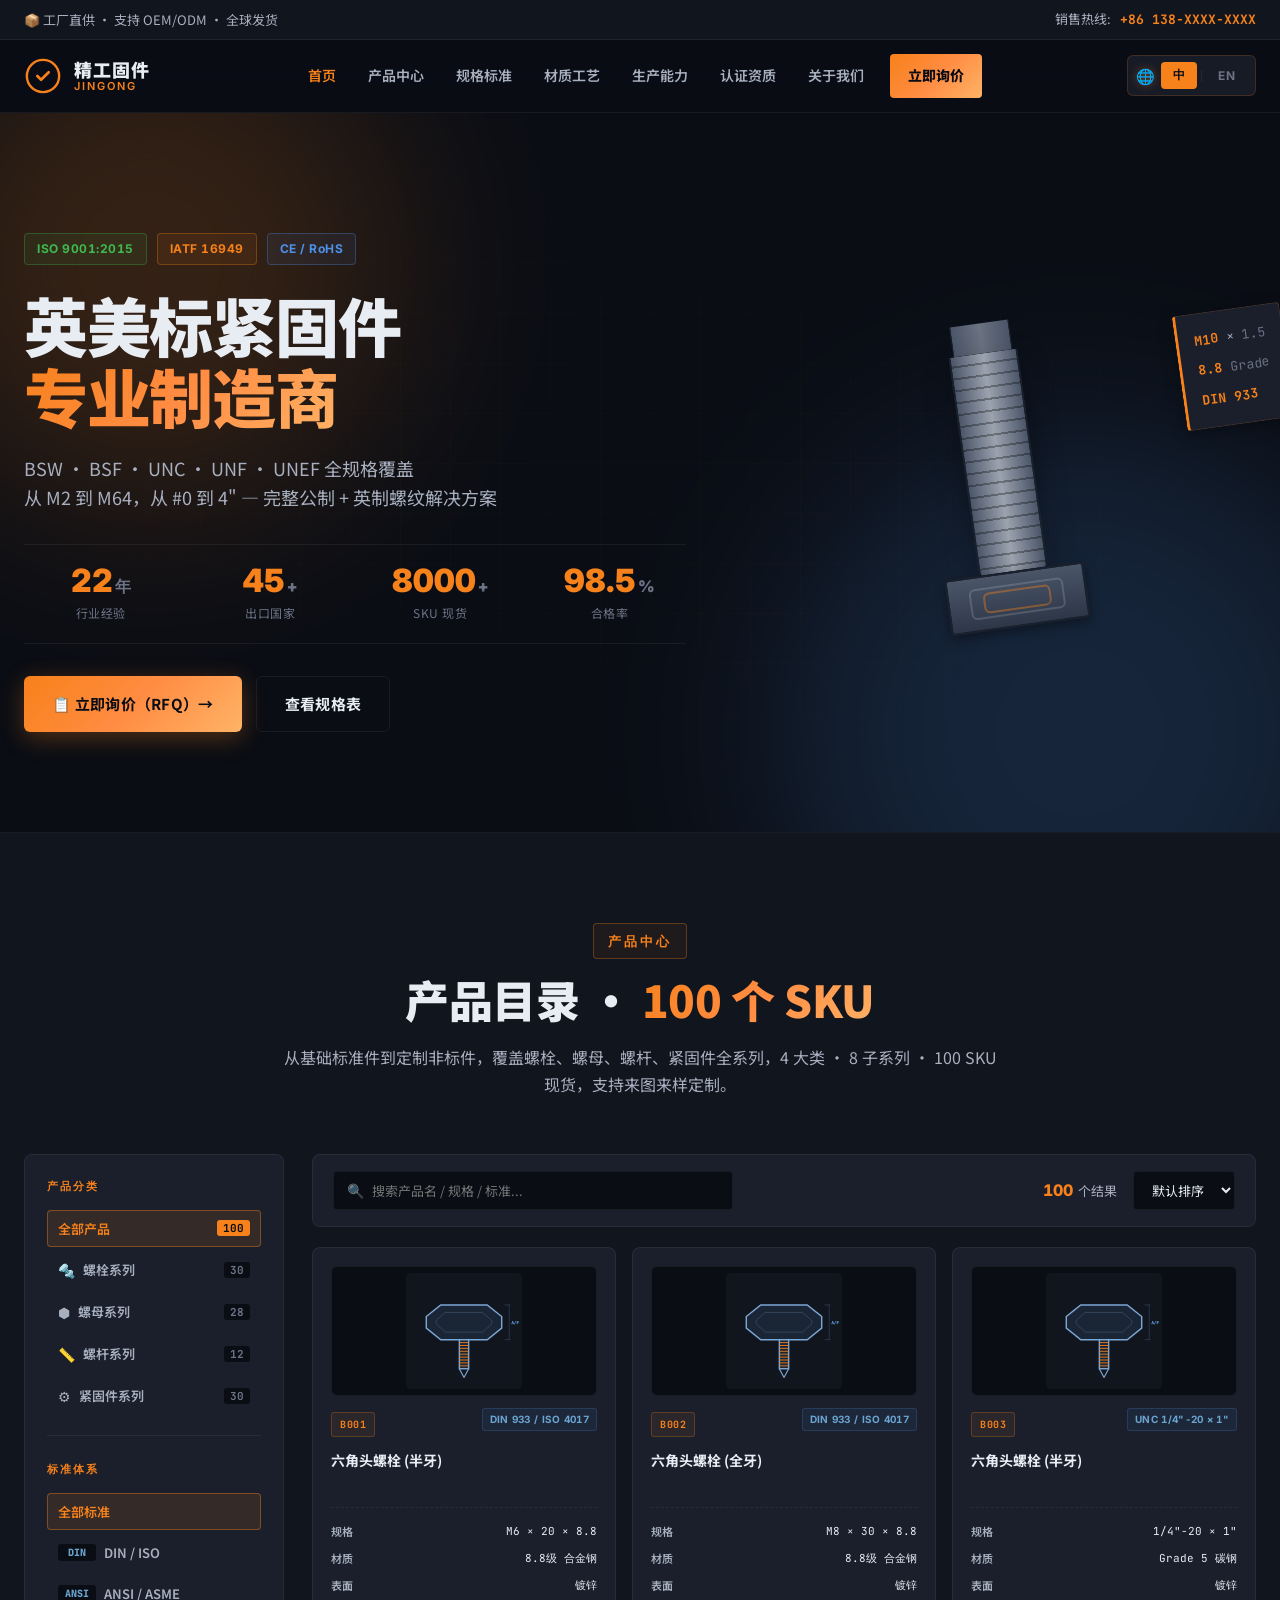
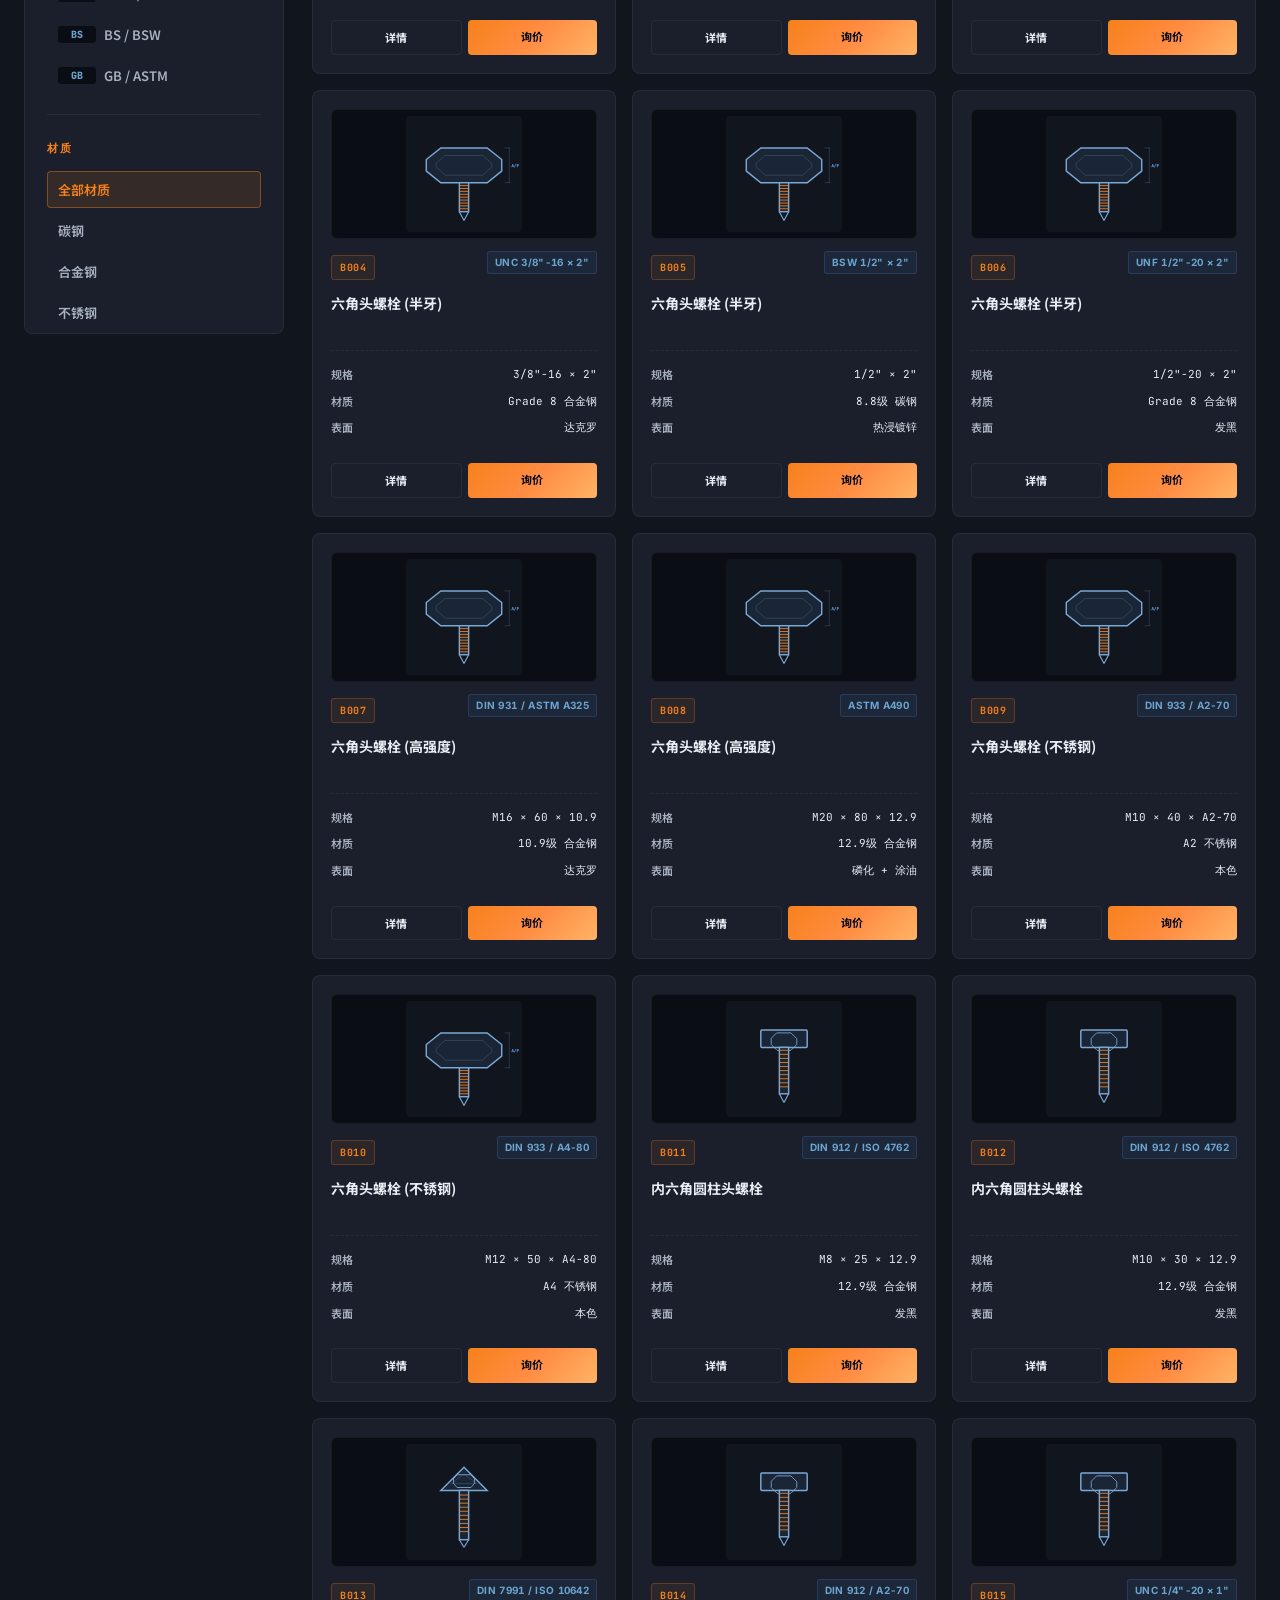
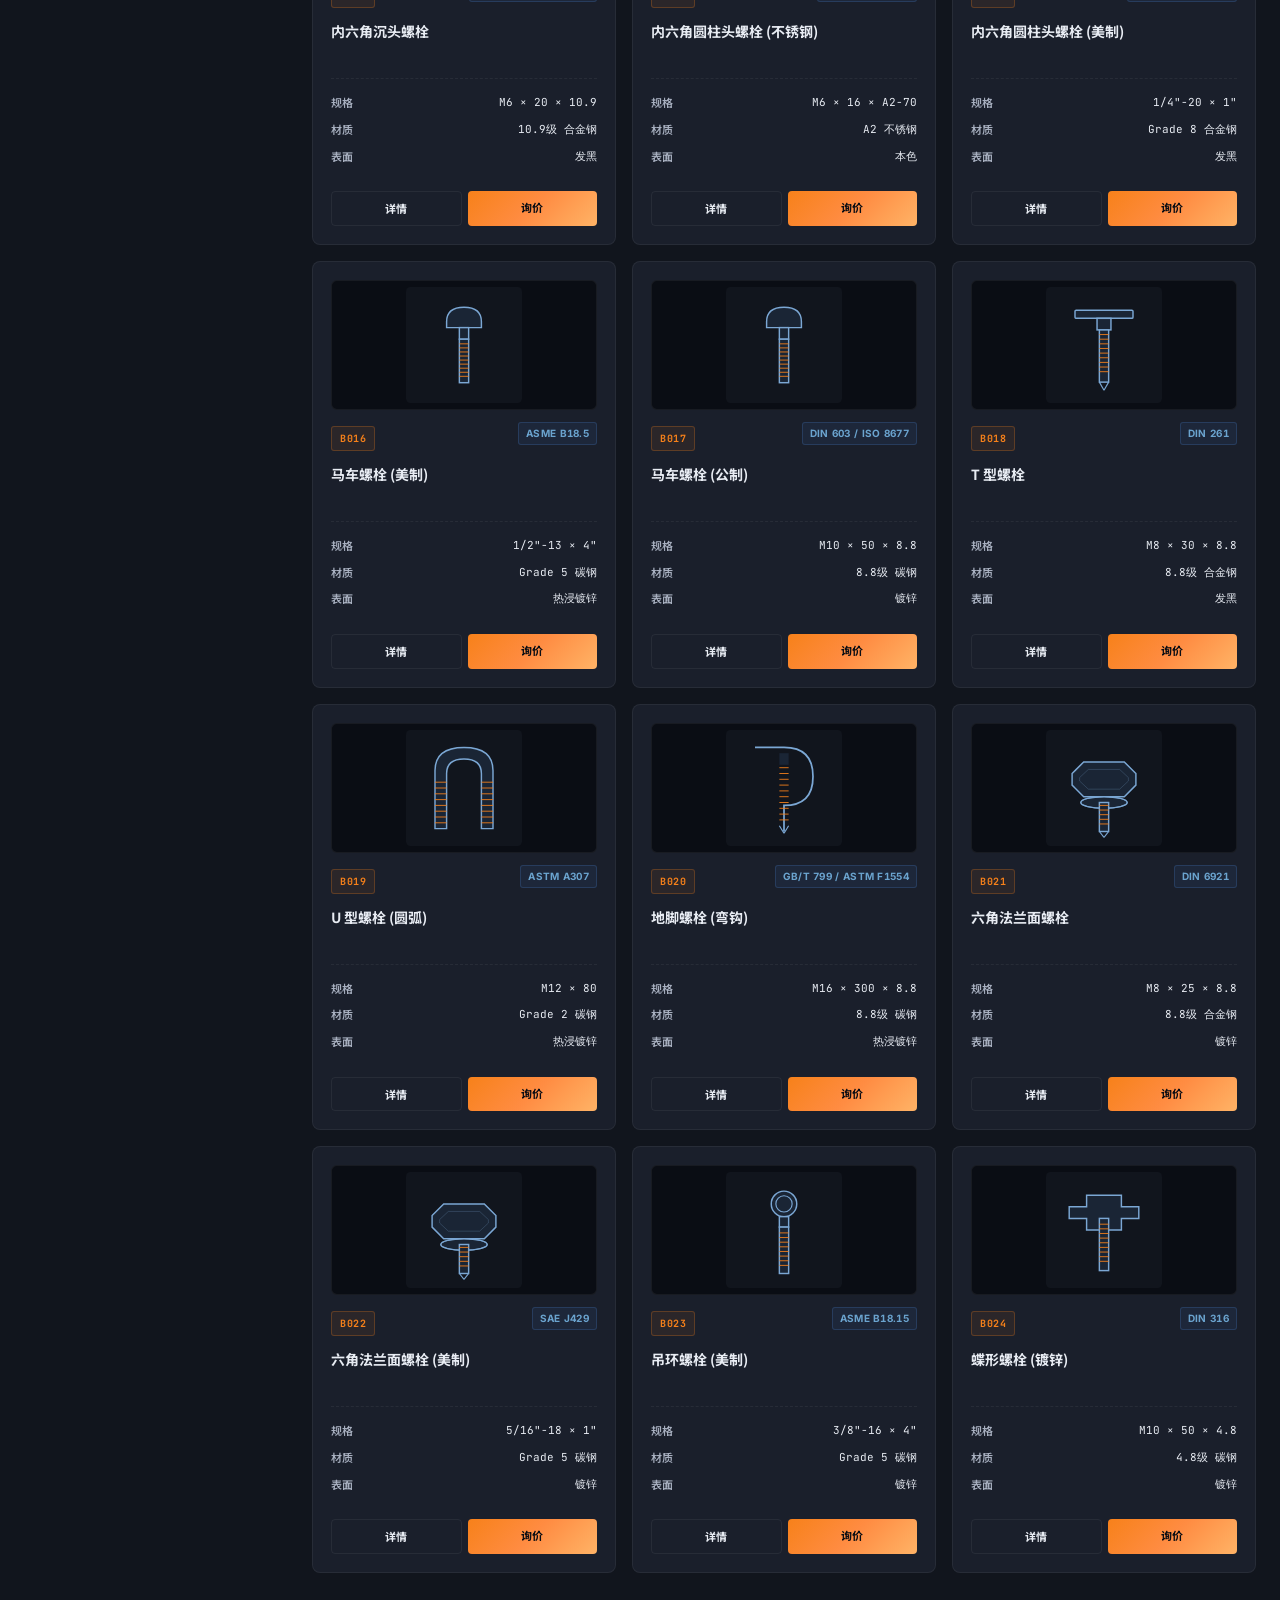
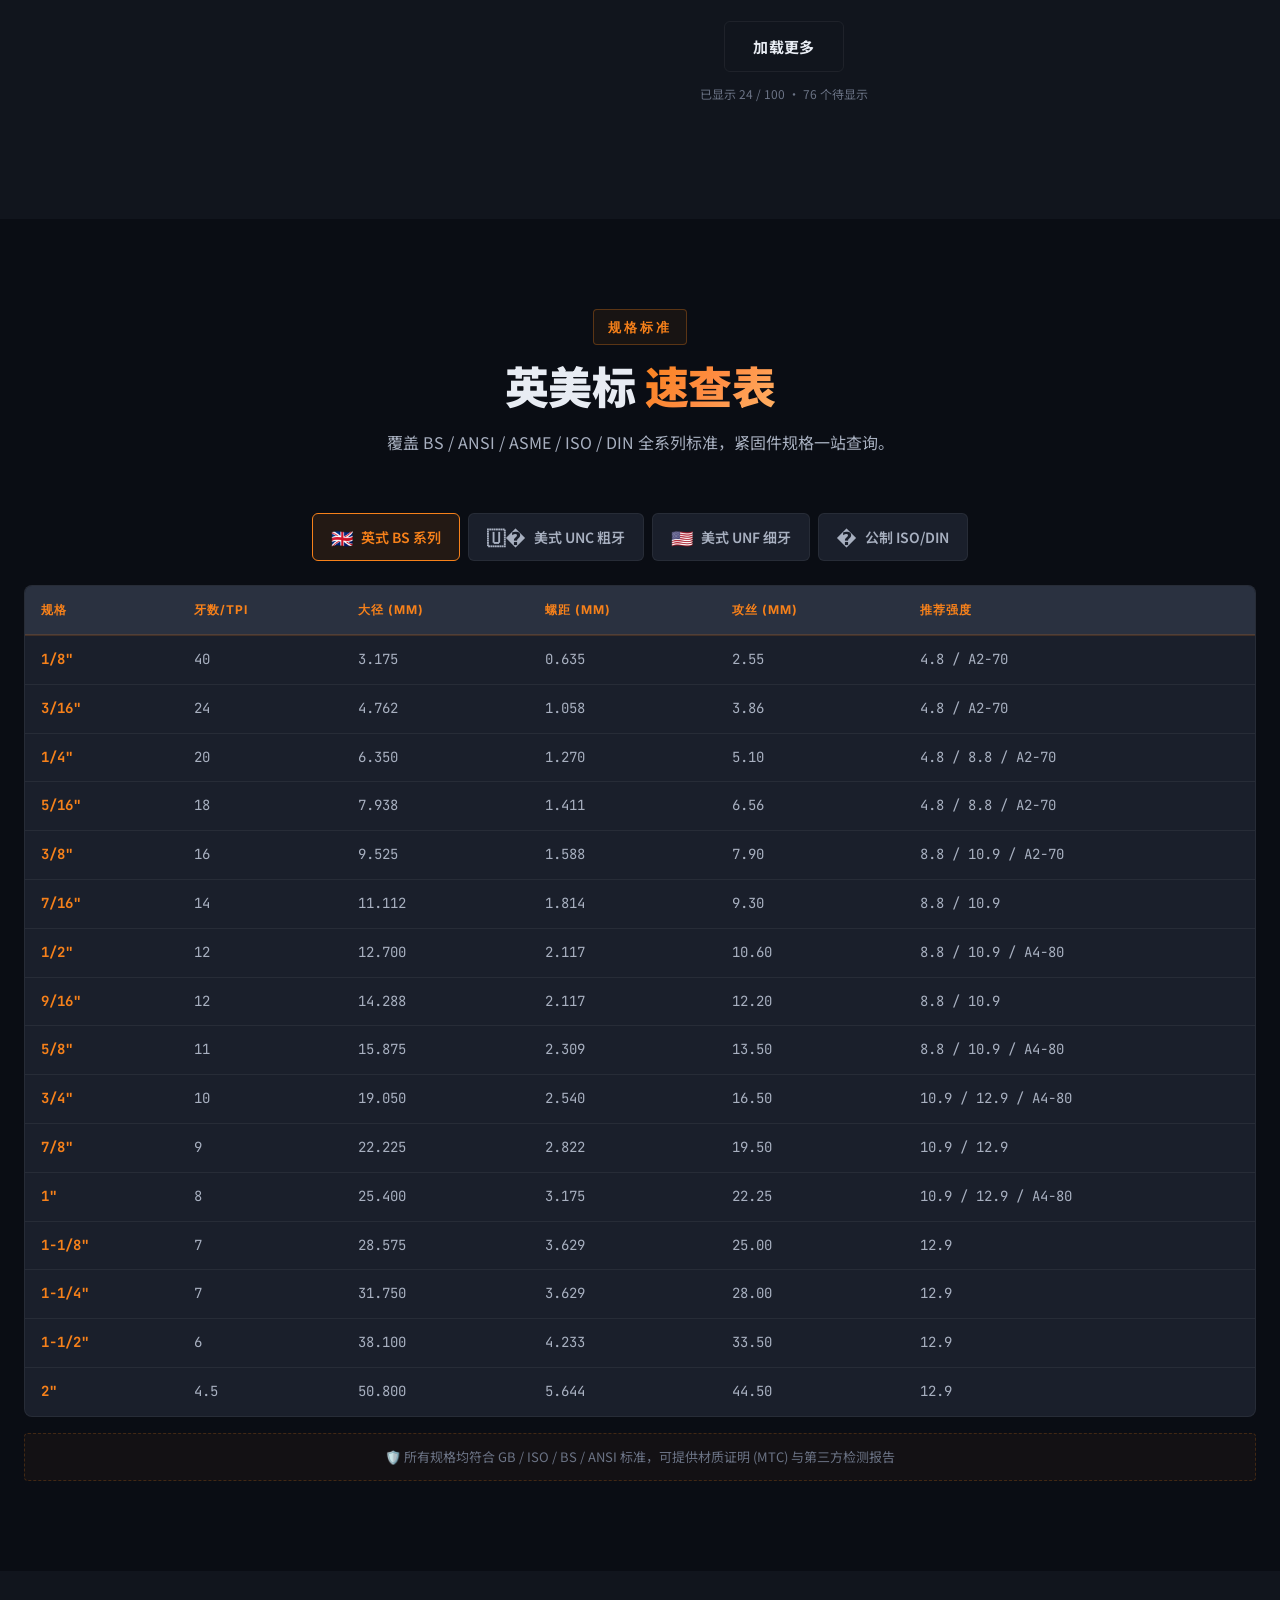
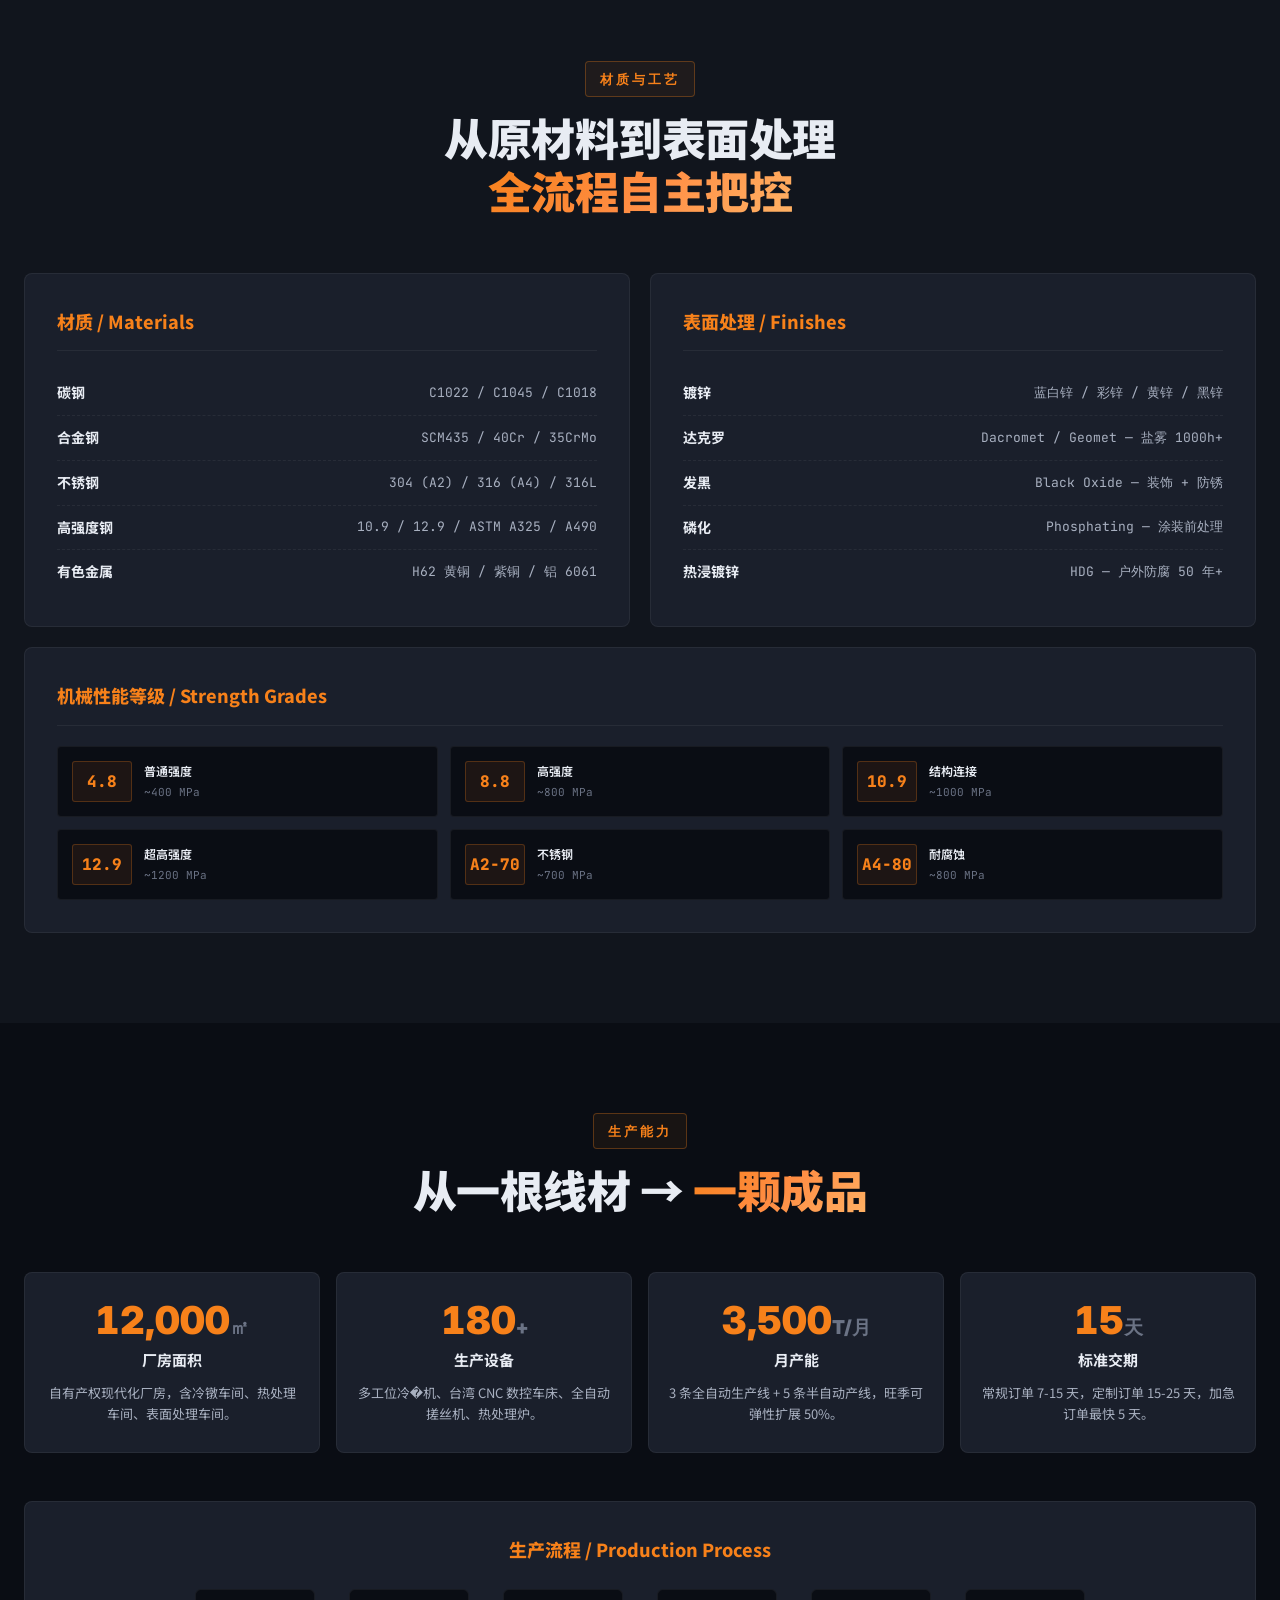
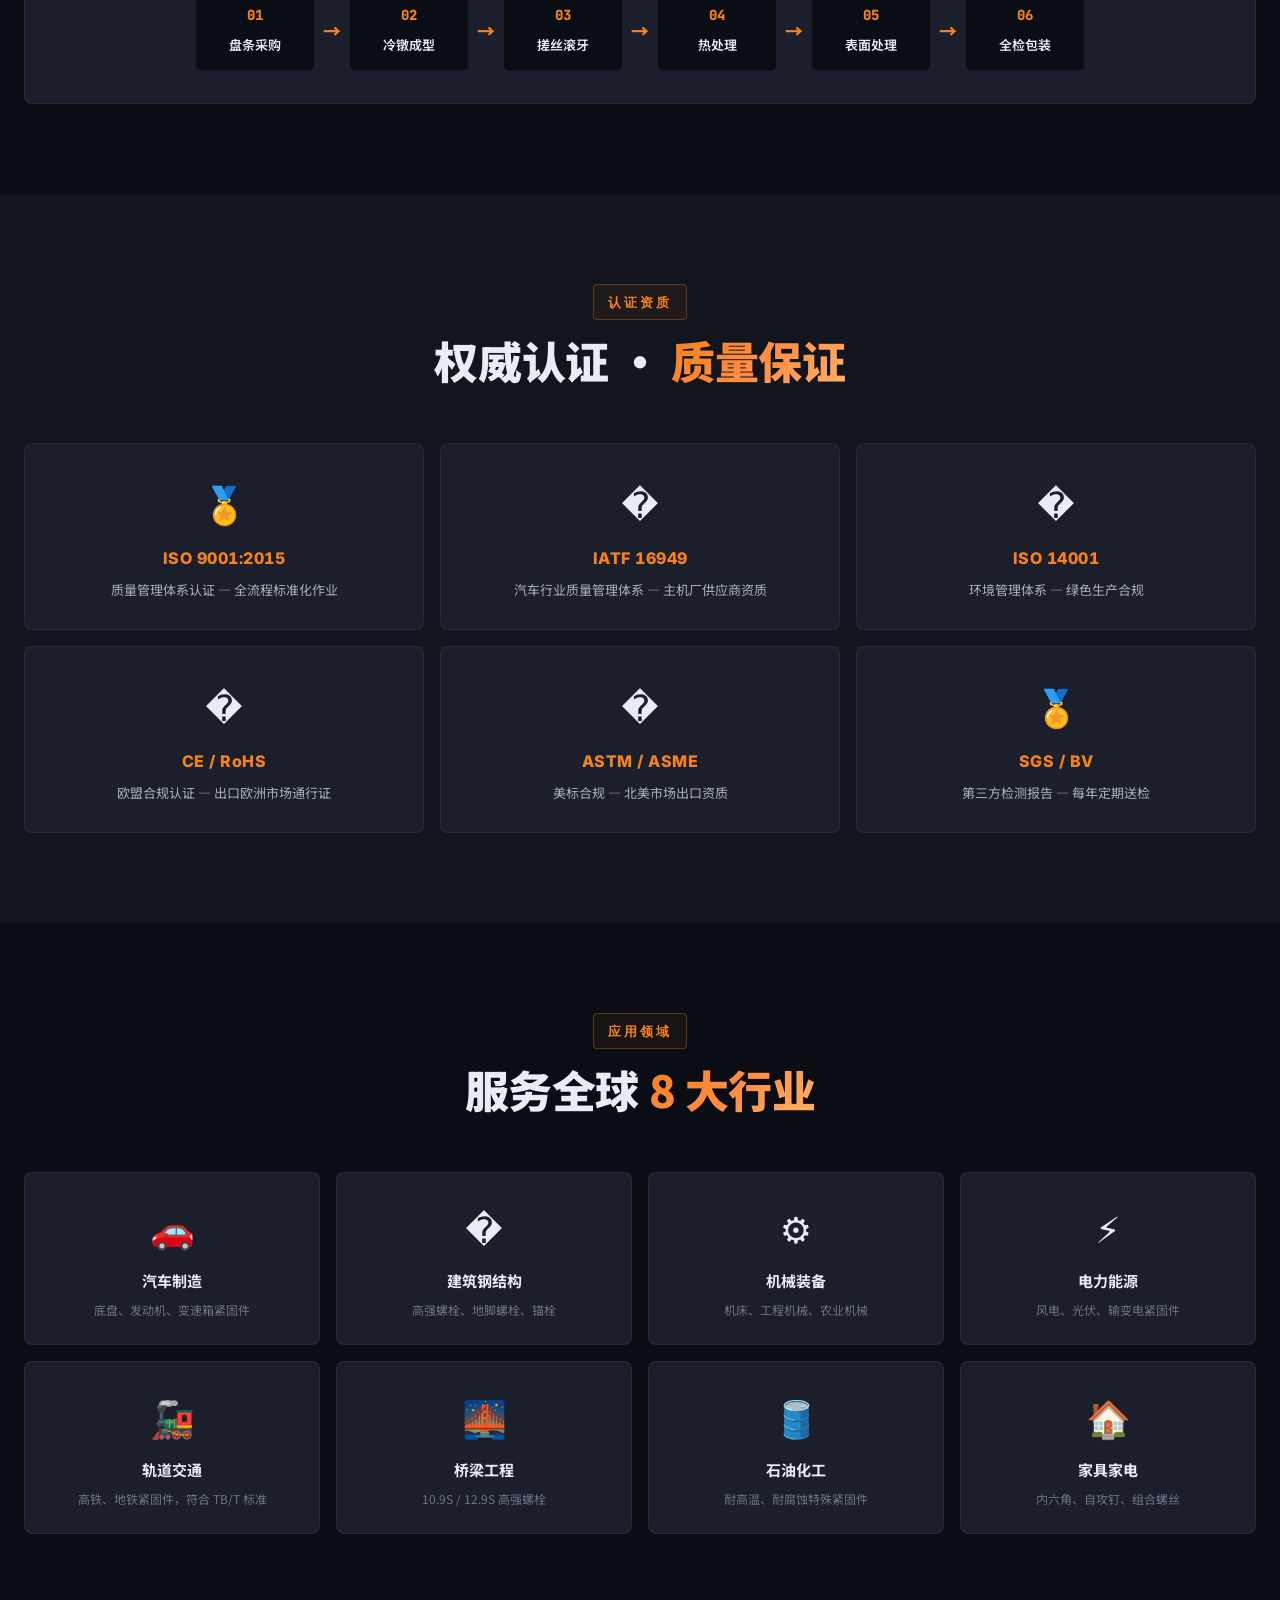
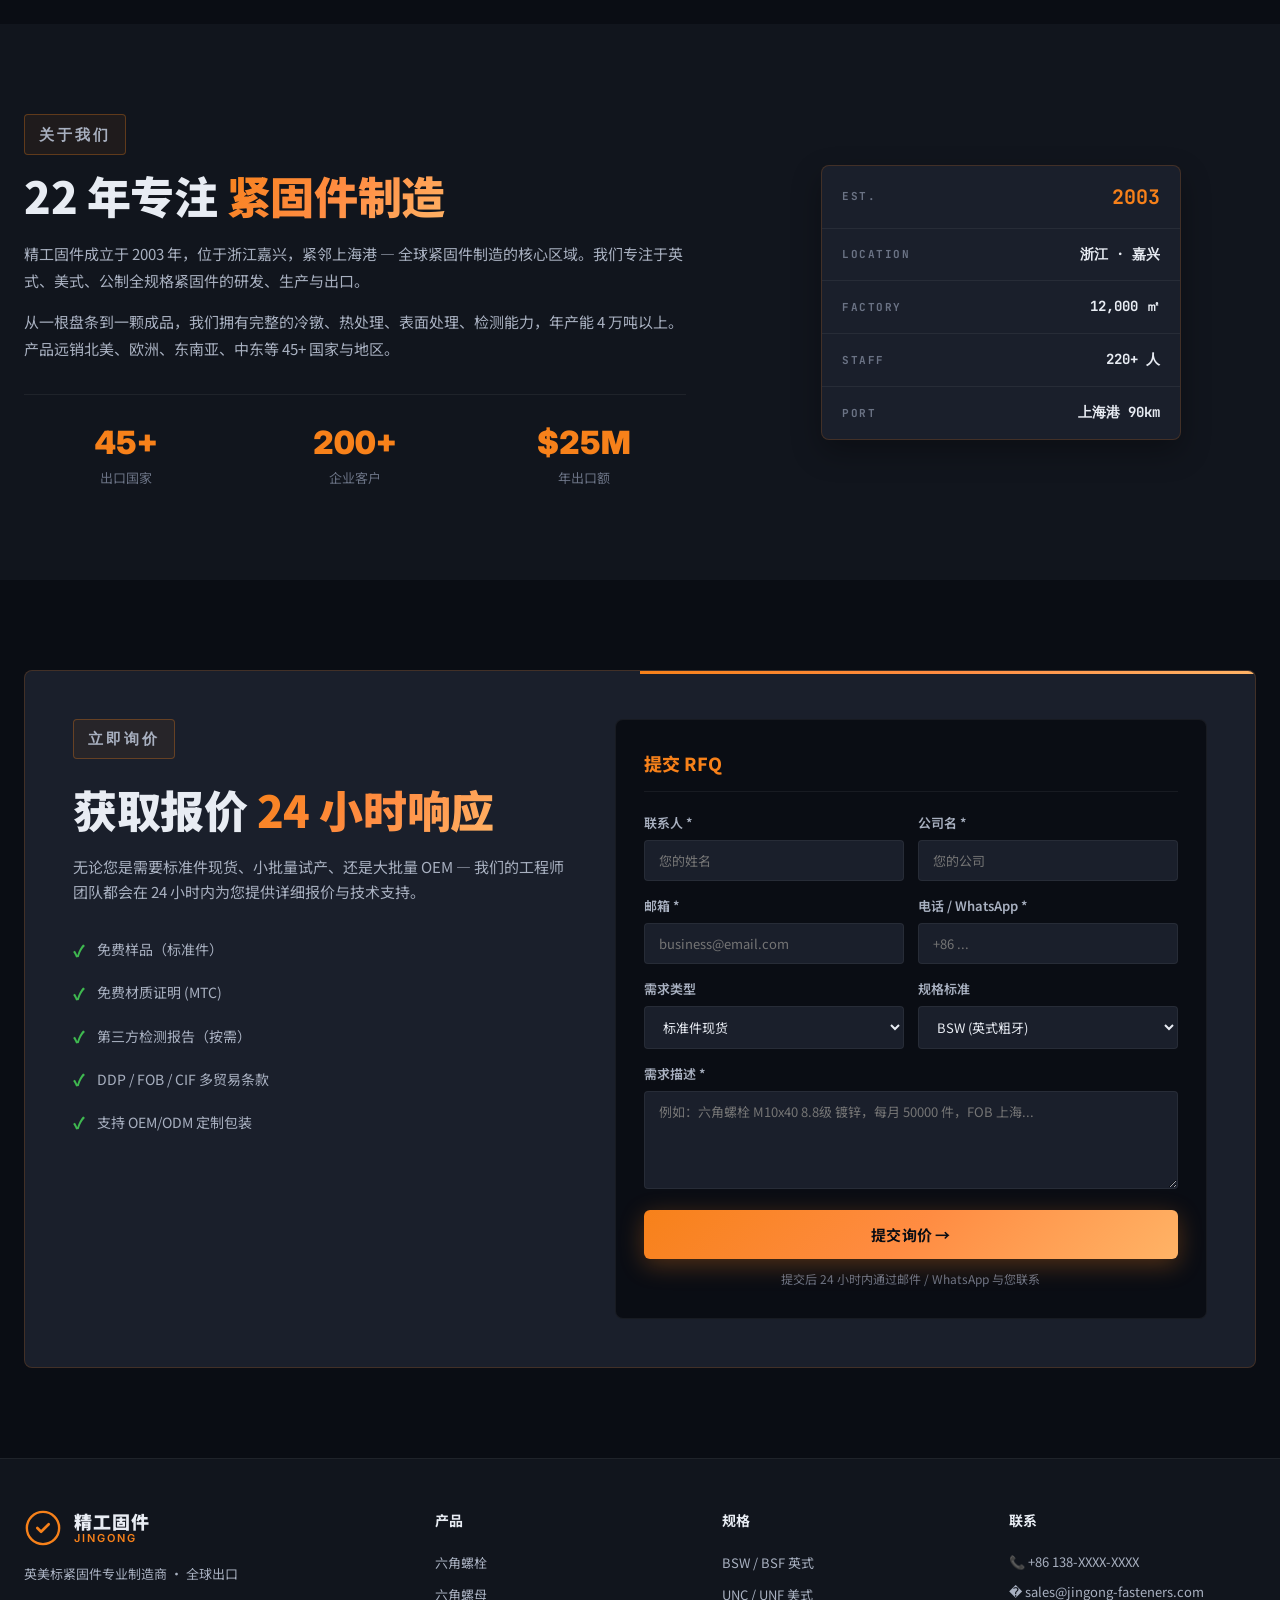
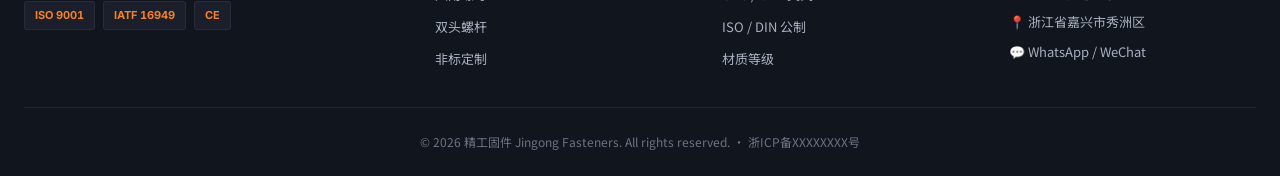
==== commit 4de65616: "v3.0: 紧固件计算器（5个：螺栓/螺母/螺杆/垫圈/强度对比）" ====
--- a/index-standalone.html
+++ b/index-standalone.html
@@ -863,12 +863,58 @@
 .pc-head {
     display: flex;
     justify-content: space-between;
-    align-items: flex-start;
+    align-items: center;
+    gap: 8px;
+    margin-bottom: 10px;
+}
+
+.pc-image {
+    width: 100%;
+    height: 130px;
     margin-bottom: 12px;
+    background: var(--bg-deep);
+    border: 1px solid var(--border-light);
+    border-radius: 6px;
+    display: flex;
+    align-items: center;
+    justify-content: center;
+    overflow: hidden;
+    transition: all 0.3s;
+    position: relative;
+}
+
+.pc-image::before {
+    content: '';
+    position: absolute;
+    inset: 0;
+    background: linear-gradient(135deg, transparent 0%, rgba(247, 129, 26, 0.04) 100%);
+    opacity: 0;
+    transition: opacity 0.3s;
+}
+
+.product-card:hover .pc-image {
+    border-color: var(--border);
+    background: rgba(247, 129, 26, 0.03);
+}
+
+.product-card:hover .pc-image::before {
+    opacity: 1;
+}
+
+.pc-img {
+    width: 100%;
+    height: 100%;
+    object-fit: contain;
+    padding: 6px;
+    transition: transform 0.4s;
+}
+
+.product-card:hover .pc-img {
+    transform: scale(1.08);
 }
 
 .pc-icon {
-    font-size: 32px;
+    font-size: 48px;
     line-height: 1;
     color: var(--accent-orange);
 }
@@ -880,9 +926,10 @@
     color: var(--accent-orange);
     background: rgba(247, 129, 26, 0.08);
     border: 1px solid rgba(247, 129, 26, 0.25);
-    padding: 2px 7px;
+    padding: 3px 8px;
     border-radius: 3px;
     letter-spacing: 0.5px;
+    flex-shrink: 0;
 }
 
 .pc-name {
@@ -890,7 +937,7 @@
     font-weight: 700;
     color: var(--text-primary);
     line-height: 1.4;
-    margin-bottom: 10px;
+    margin-bottom: 8px;
     min-height: 38px;
 }
 
@@ -1054,8 +1101,9 @@
         grid-template-columns: repeat(2, 1fr);
         gap: 12px;
     }
-    .product-card { padding: 14px; }
-    .pc-icon { font-size: 24px; }
+    .product-card { padding: 12px; }
+    .pc-image { height: 100px; }
+    .pc-icon { font-size: 32px; }
     .pc-name { font-size: 12px; min-height: 32px; }
     .pc-info { display: none; }
     .pc-action { padding-top: 8px; }
@@ -2791,6 +2839,108 @@
     return acc;
 }, {});
 
+const productImages = {
+    "B001": "[data-uri]",
+    "B002": "[data-uri]",
+    "B003": "[data-uri]",
+    "B004": "[data-uri]",
+    "B005": "[data-uri]",
+    "B006": "[data-uri]",
+    "B007": "[data-uri]",
+    "B008": "[data-uri]",
+    "B009": "[data-uri]",
+    "B010": "[data-uri]",
+    "B011": "[data-uri]",
+    "B012": "[data-uri]",
+    "B013": "[data-uri]",
+    "B014": "[data-uri]",
+    "B015": "[data-uri]",
+    "B016": "[data-uri]",
+    "B017": "[data-uri]",
+    "B018": "[data-uri]",
+    "B019": "[data-uri]",
+    "B020": "[data-uri]",
+    "B021": "[data-uri]",
+    "B022": "[data-uri]",
+    "B023": "[data-uri]",
+    "B024": "[data-uri]",
+    "B025": "[data-uri]",
+    "B026": "[data-uri]",
+    "B027": "[data-uri]",
+    "B028": "[data-uri]",
+    "B029": "[data-uri]",
+    "B030": "[data-uri]",
+    "N001": "[data-uri]",
+    "N002": "[data-uri]",
+    "N003": "[data-uri]",
+    "N004": "[data-uri]",
+    "N005": "[data-uri]",
+    "N006": "[data-uri]",
+    "N007": "[data-uri]",
+    "N008": "[data-uri]",
+    "N009": "[data-uri]",
+    "N010": "[data-uri]",
+    "N011": "[data-uri]",
+    "N012": "[data-uri]",
+    "N013": "[data-uri]",
+    "N014": "[data-uri]",
+    "N015": "[data-uri]",
+    "N016": "[data-uri]",
+    "N017": "[data-uri]",
+    "N018": "[data-uri]",
+    "N019": "[data-uri]",
+    "N020": "[data-uri]",
+    "N021": "[data-uri]",
+    "N022": "[data-uri]",
+    "N023": "[data-uri]",
+    "N024": "[data-uri]",
+    "N025": "[data-uri]",
+    "N026": "[data-uri]",
+    "N027": "[data-uri]",
+    "N028": "[data-uri]",
+    "R001": "[data-uri]",
+    "R002": "[data-uri]",
+    "R003": "[data-uri]",
+    "R004": "[data-uri]",
+    "R005": "[data-uri]",
+    "R006": "[data-uri]",
+    "R007": "[data-uri]",
+    "R008": "[data-uri]",
+    "R009": "[data-uri]",
+    "R010": "[data-uri]",
+    "R011": "[data-uri]",
+    "R012": "[data-uri]",
+    "F001": "[data-uri]",
+    "F002": "[data-uri]",
+    "F003": "[data-uri]",
+    "F004": "[data-uri]",
+    "F005": "[data-uri]",
+    "F006": "[data-uri]",
+    "F007": "[data-uri]",
+    "F008": "[data-uri]",
+    "F009": "[data-uri]",
+    "F010": "[data-uri]",
+    "F011": "[data-uri]",
+    "F012": "[data-uri]",
+    "F013": "[data-uri]",
+    "F014": "[data-uri]",
+    "F015": "[data-uri]",
+    "F016": "[data-uri]",
+    "F017": "[data-uri]",
+    "F018": "[data-uri]",
+    "F019": "[data-uri]",
+    "F020": "[data-uri]",
+    "F021": "[data-uri]",
+    "F022": "[data-uri]",
+    "F023": "[data-uri]",
+    "F024": "[data-uri]",
+    "F025": "[data-uri]",
+    "F026": "[data-uri]",
+    "F027": "[data-uri]",
+    "F028": "[data-uri]",
+    "F029": "[data-uri]",
+    "F030": "[data-uri]",
+};
 // ===== 紧固件规格数据 =====
 // 数据来源：BS 84 / BS 1083 / ANSI B1.1 / ISO 261 / ISO 724 / DIN 13
 // 真实工程数据，仅供参考。具体规格以官方标准为准。
@@ -3689,17 +3839,21 @@
 const pcSpecLabel = () => translations[currentLang]['pc.spec'] || '规格';
 const pcInquireLabel = () => translations[currentLang]['pc.inquire'] || '询价';
 
-// 渲染产品卡片
+// 渲染产品卡片（含 SVG 图片）
 function renderProductCard(p) {
     const name = currentLang === 'en' ? p.name_en : p.name_zh;
+    const imgPath = (typeof productImages !== 'undefined' && productImages[p.id]) || null;
+    const imgHtml = imgPath
+        ? `<img src="${imgPath}" alt="${name}" class="pc-img" loading="lazy" onerror="this.outerHTML='<span class=\'pc-icon\'>${p.icon || '\u{1F529}'}</span>'">`
+        : `<span class="pc-icon">${p.icon || '\u{1F529}'}</span>`;
     return `
         <article class="product-card" data-id="${p.id}">
+            <div class="pc-image">${imgHtml}</div>
             <div class="pc-head">
-                <span class="pc-icon">${p.icon || '🔩'}</span>
                 <span class="pc-sku">${p.id}</span>
+                <span class="pc-std">${p.std}</span>
             </div>
             <h3 class="pc-name">${name}</h3>
-            <span class="pc-std">${p.std}</span>
             <ul class="pc-info">
                 <li><strong>${pcSpecLabel()}</strong><span>${p.spec}</span></li>
                 <li><strong>${pcMaterialLabel()}</strong><span>${p.mat}</span></li>
@@ -3887,8 +4041,7 @@
             const descField = document.querySelector('#rfqForm textarea');
             if (descField) {
                 const skuPrefix = currentLang === 'en' ? 'Product' : '产品';
-                descField.value = `${skuPrefix}: ${sku}
-` + descField.value;
+                descField.value = `${skuPrefix}: ${sku}\n` + descField.value;
                 descField.focus();
             }
         }, 600);
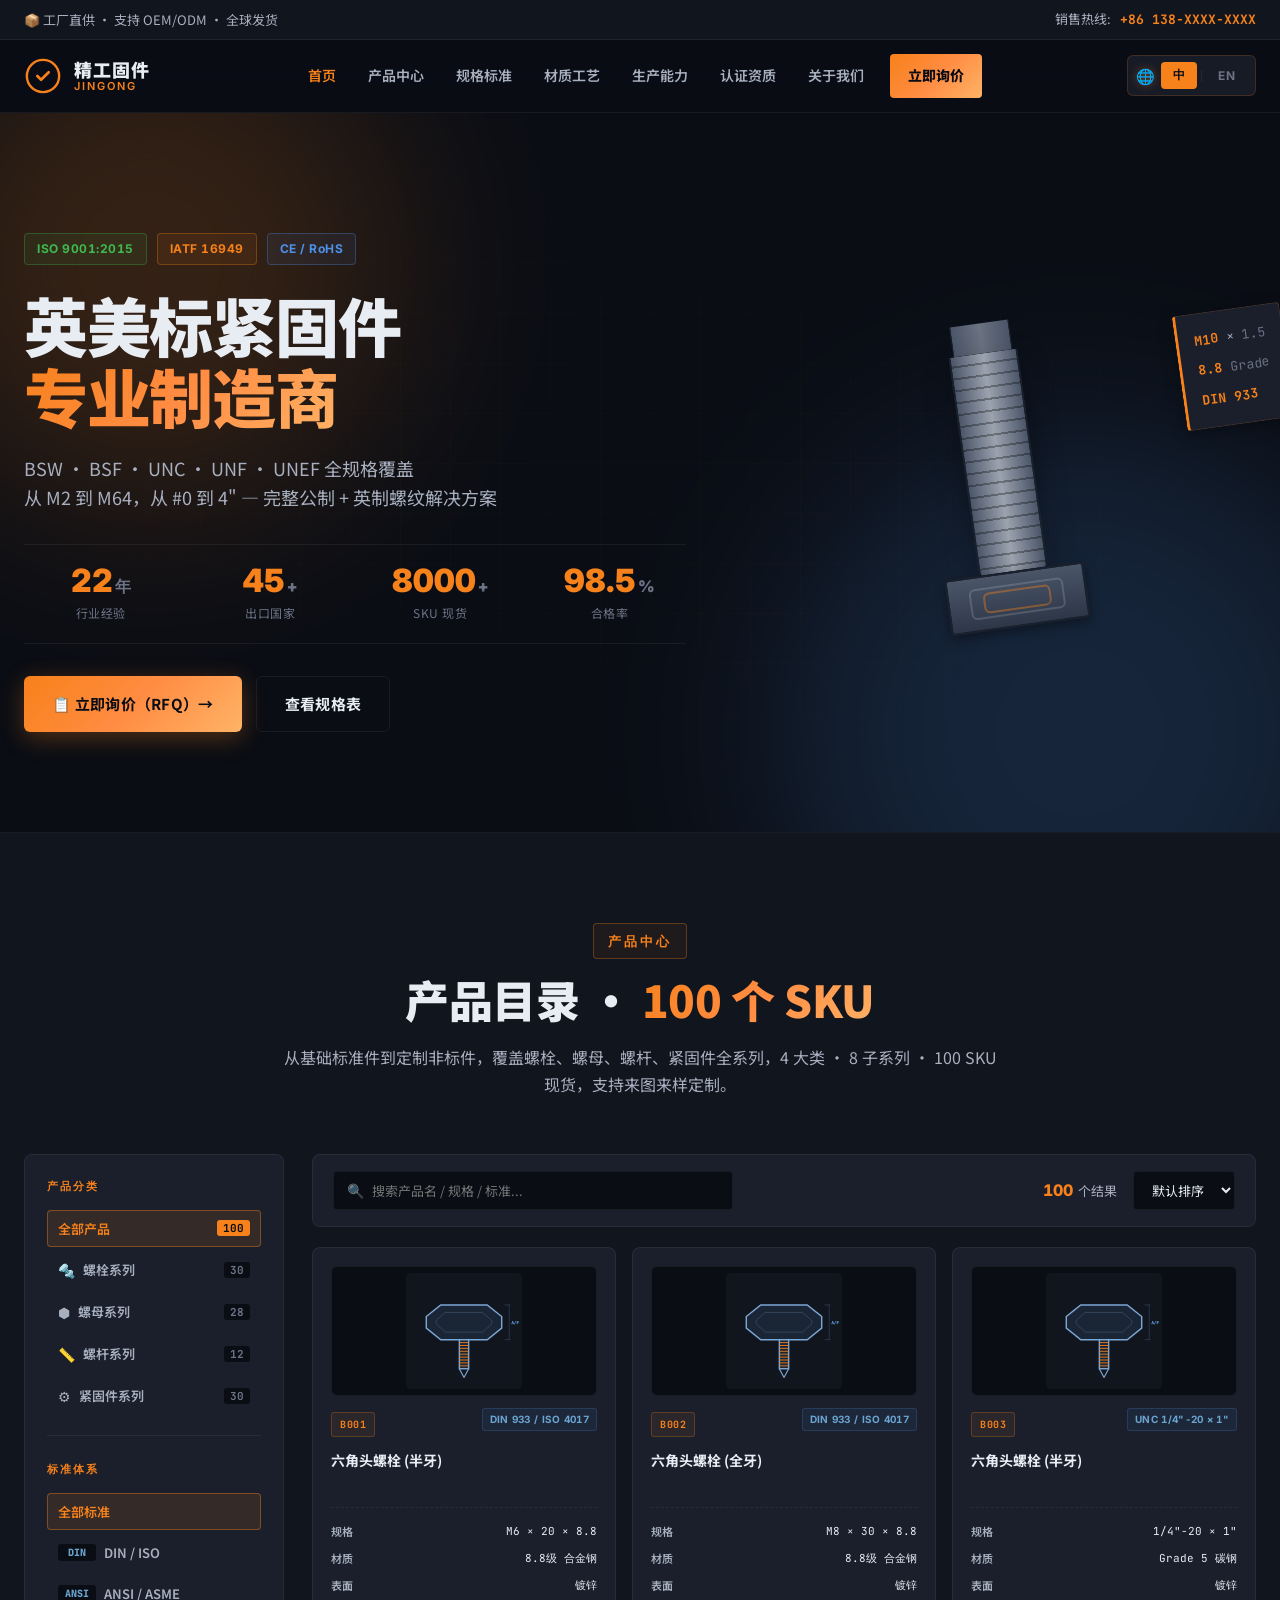
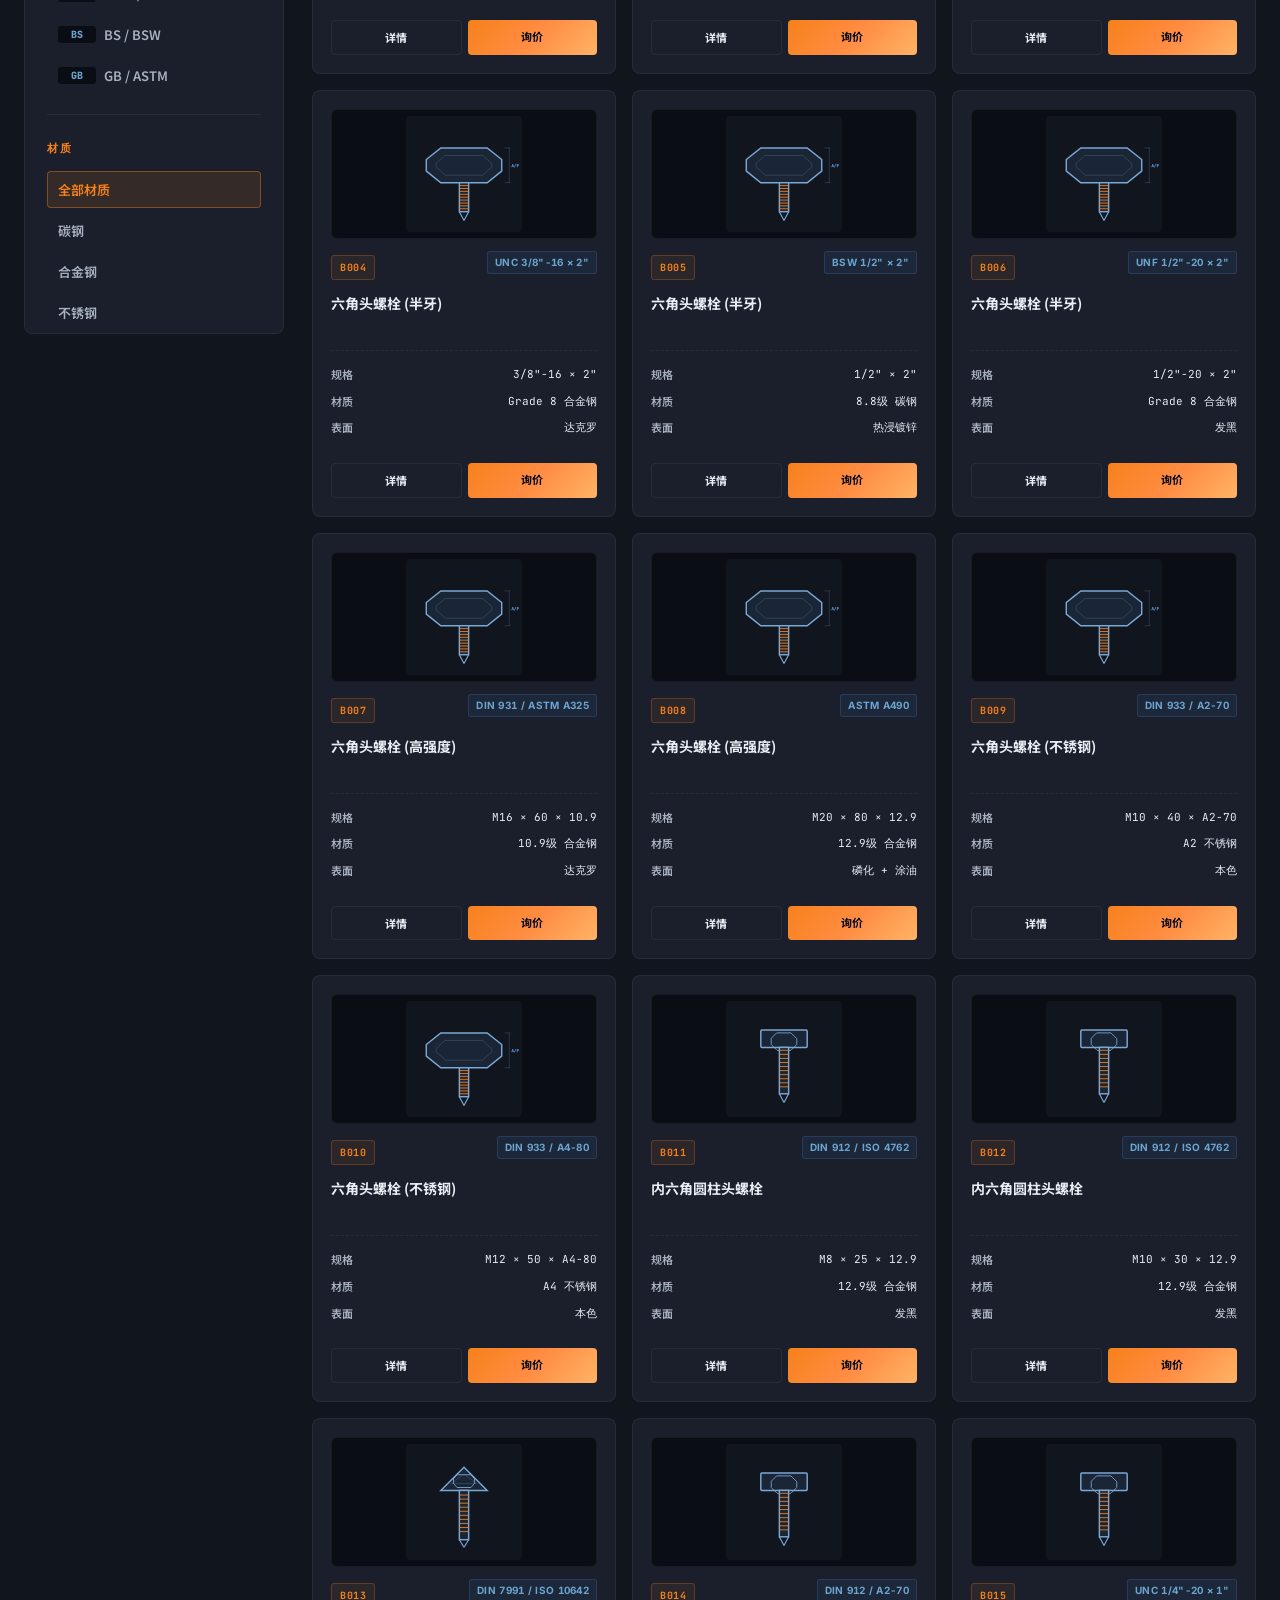
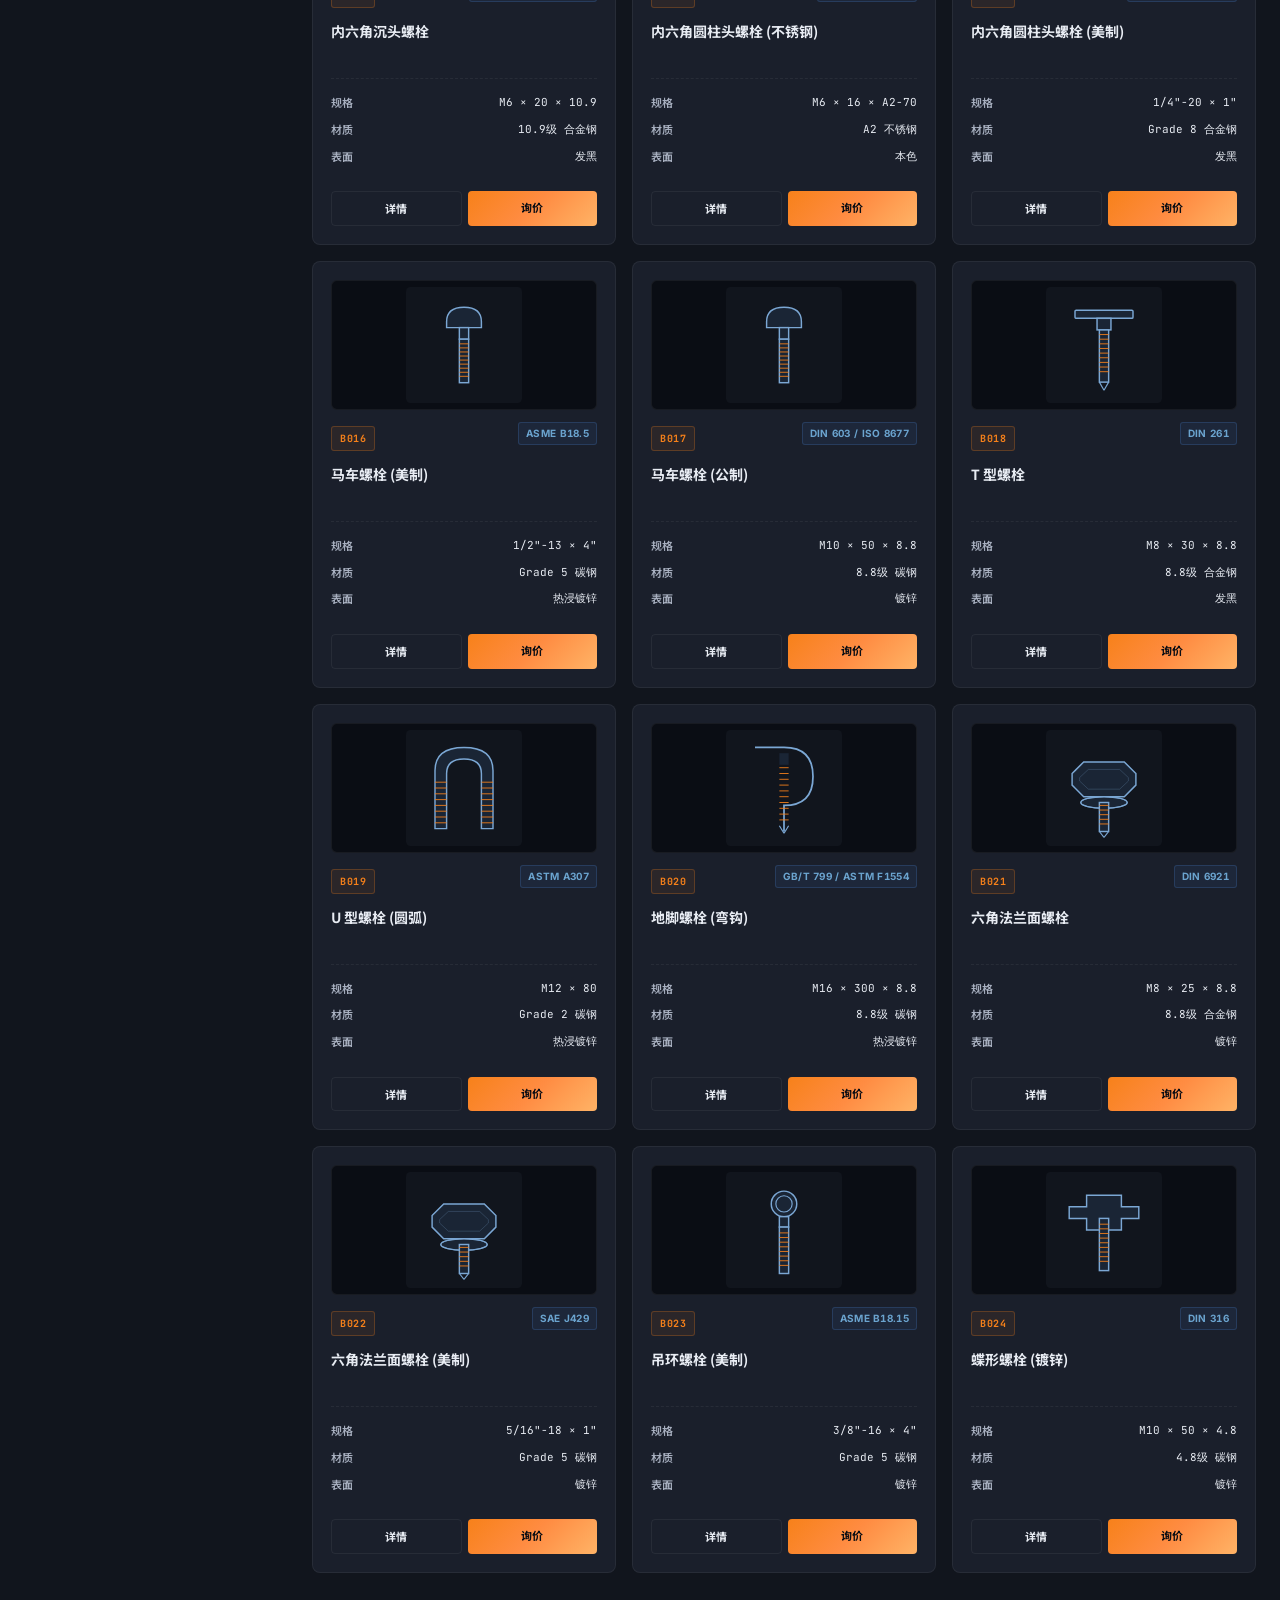
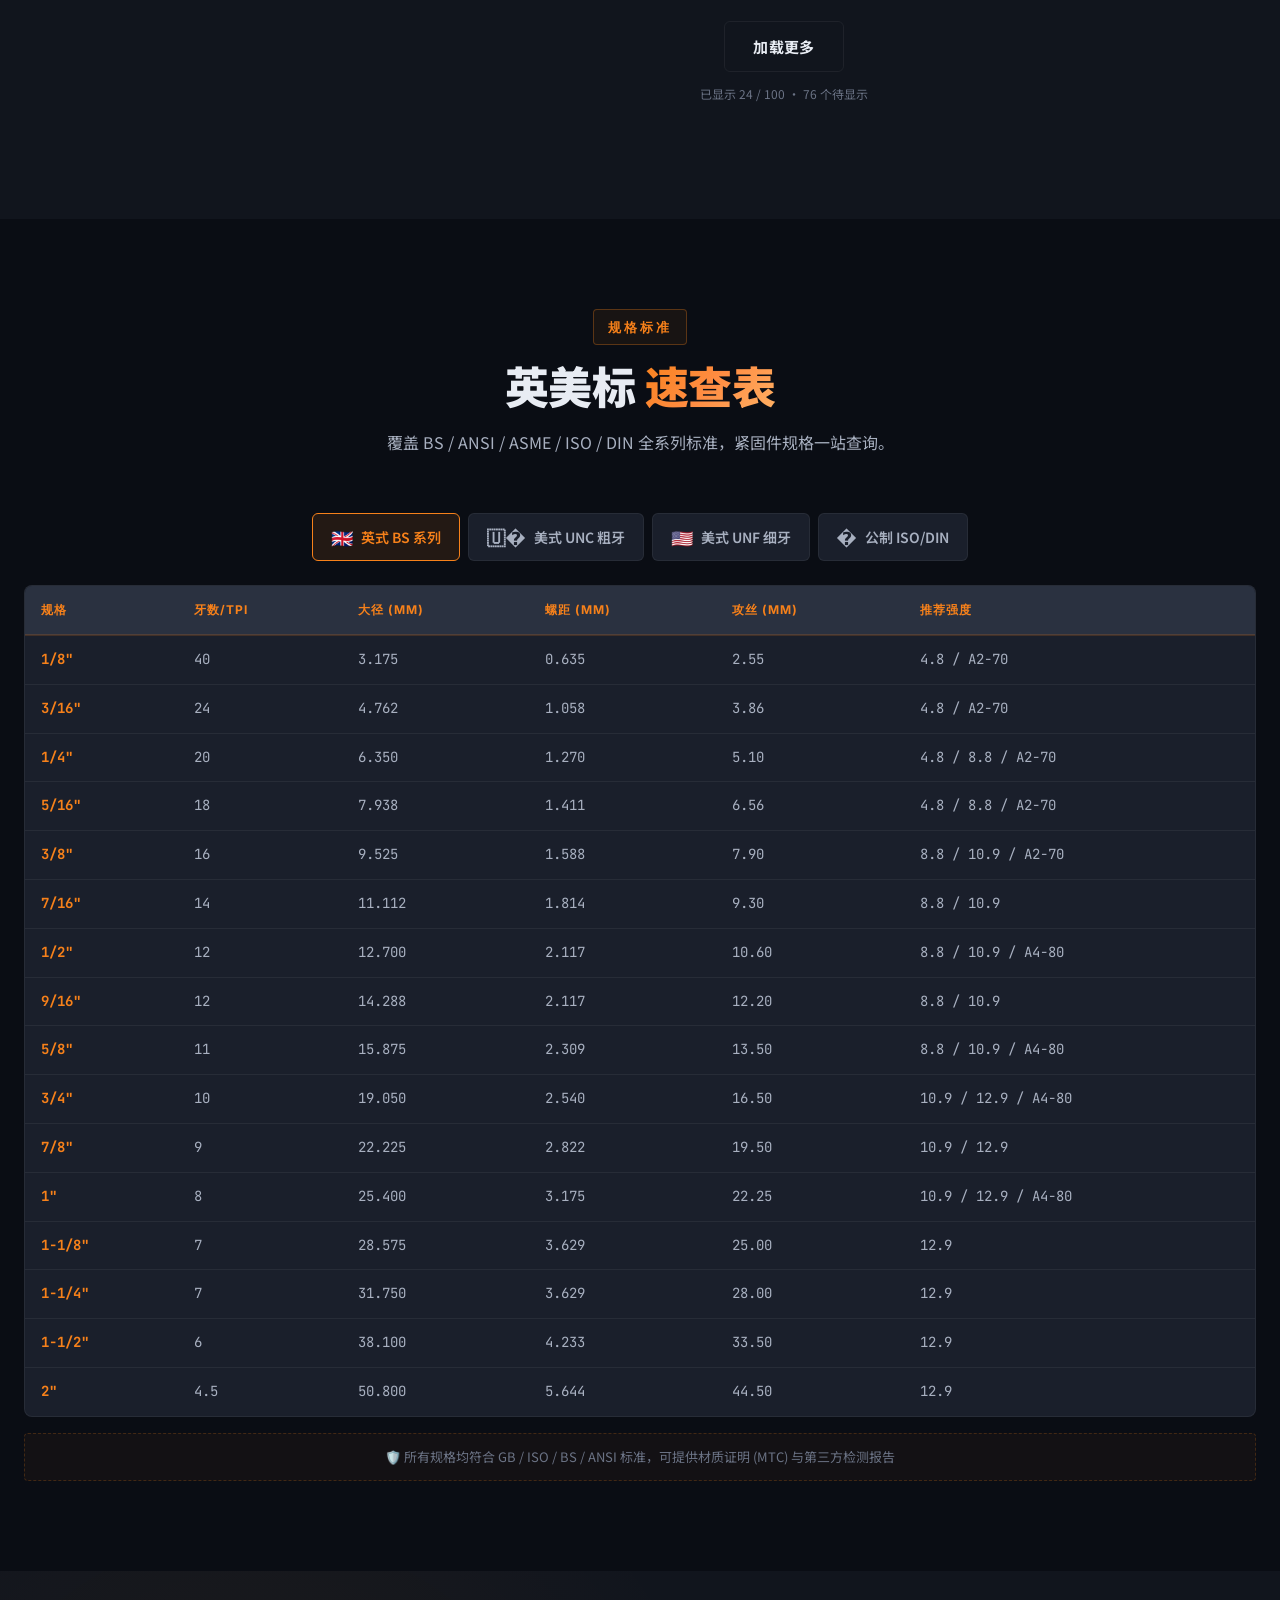
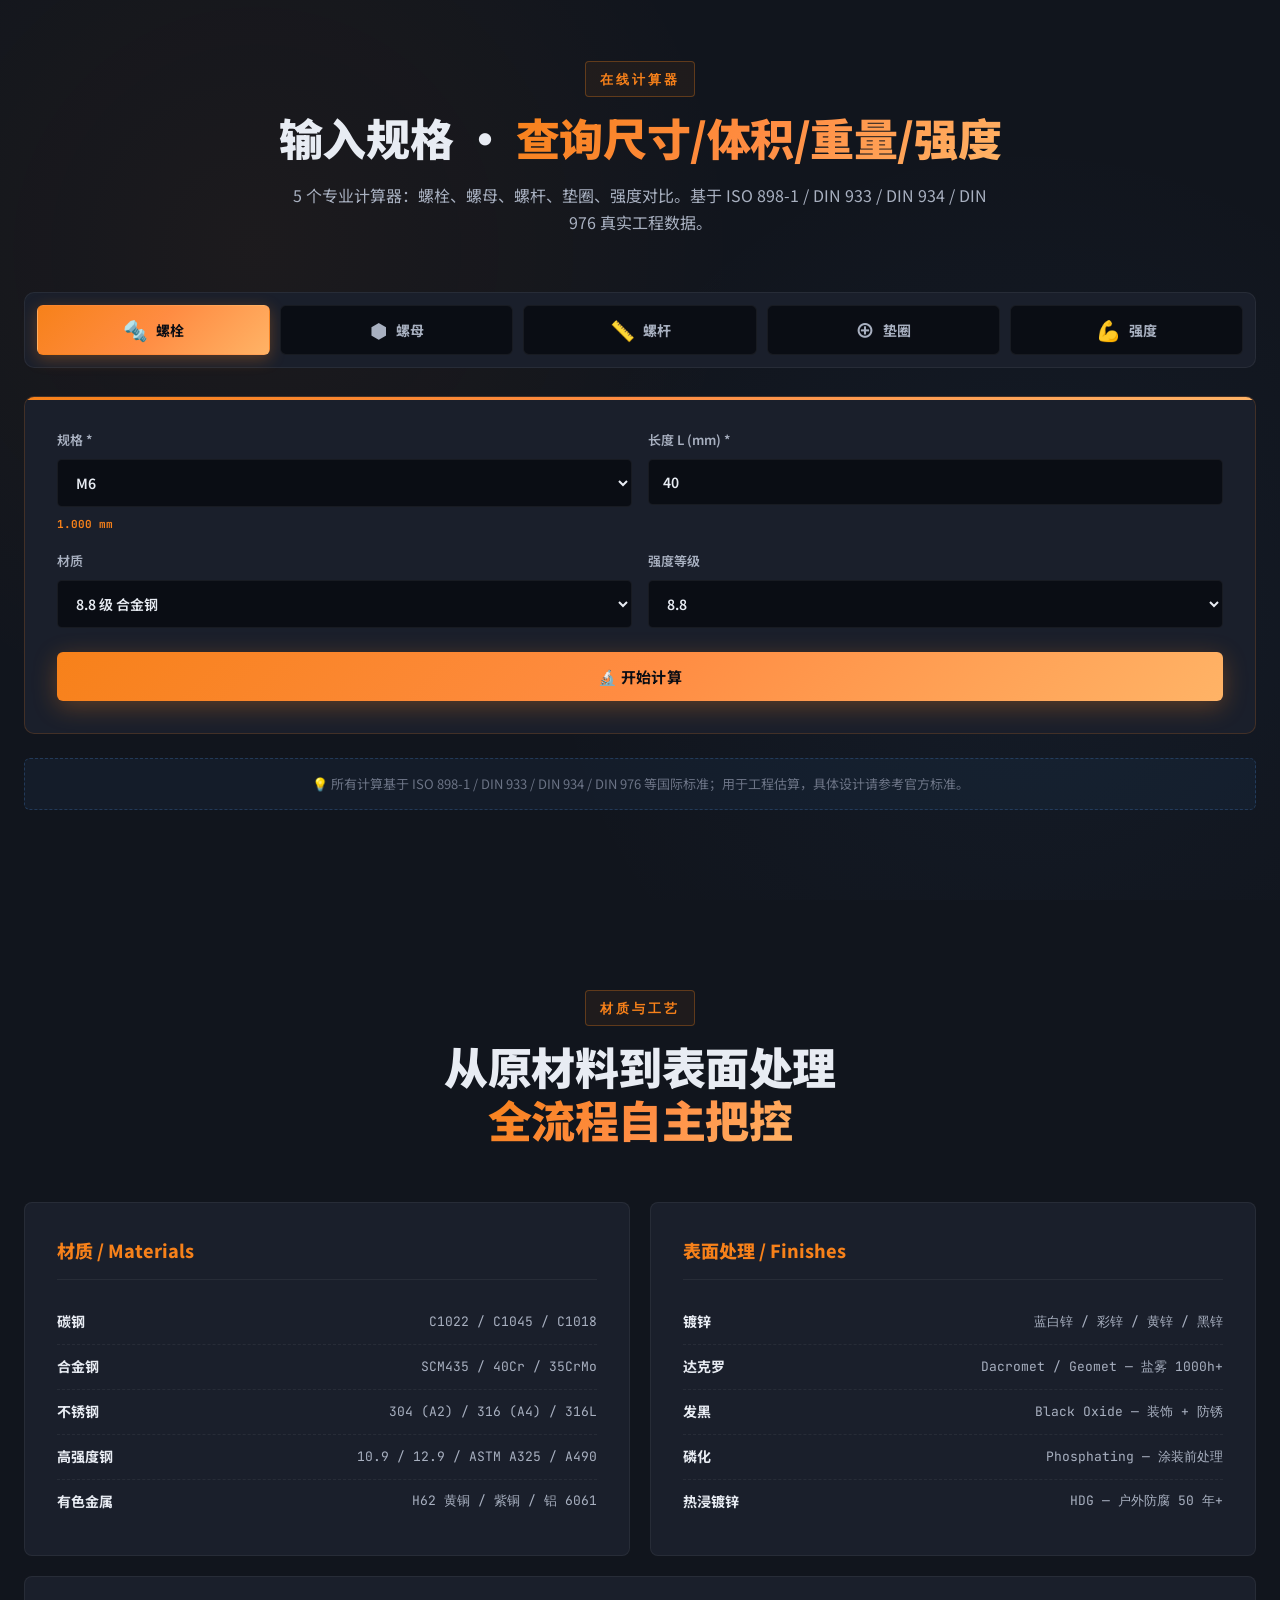
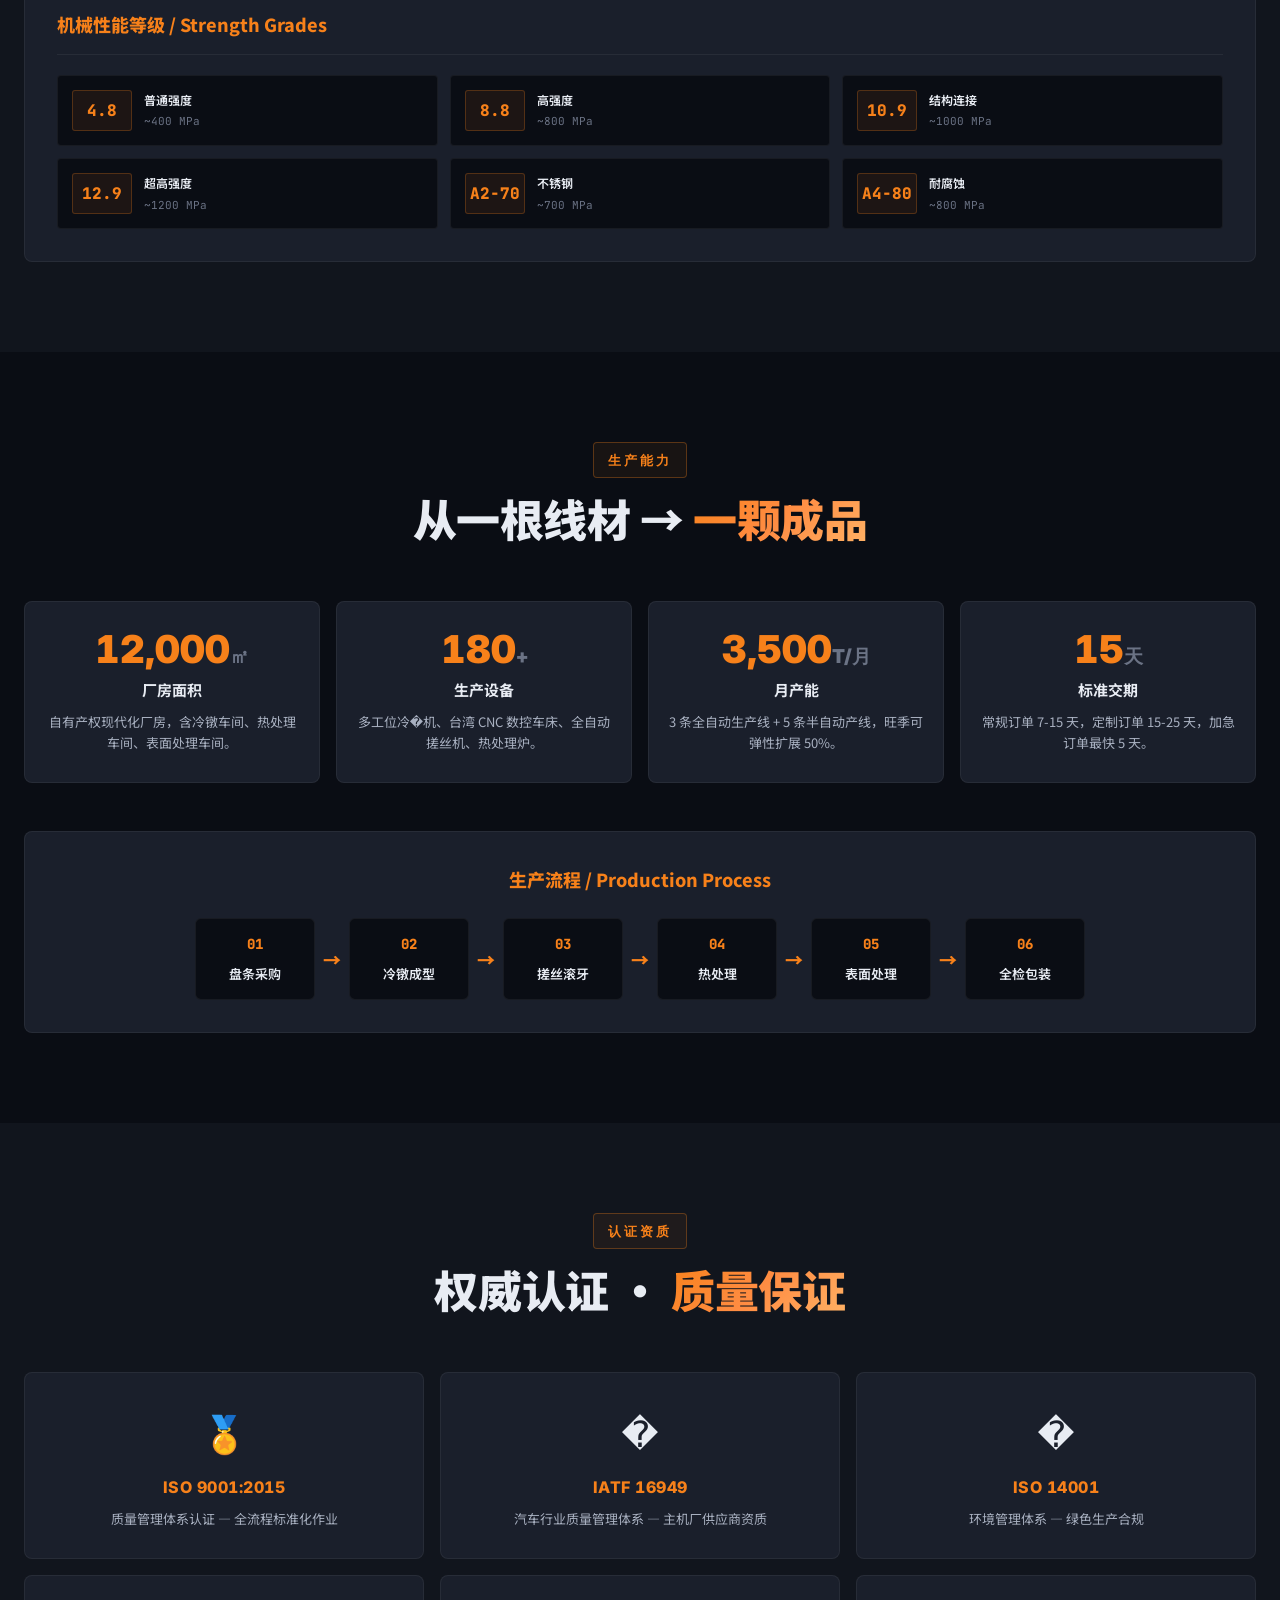
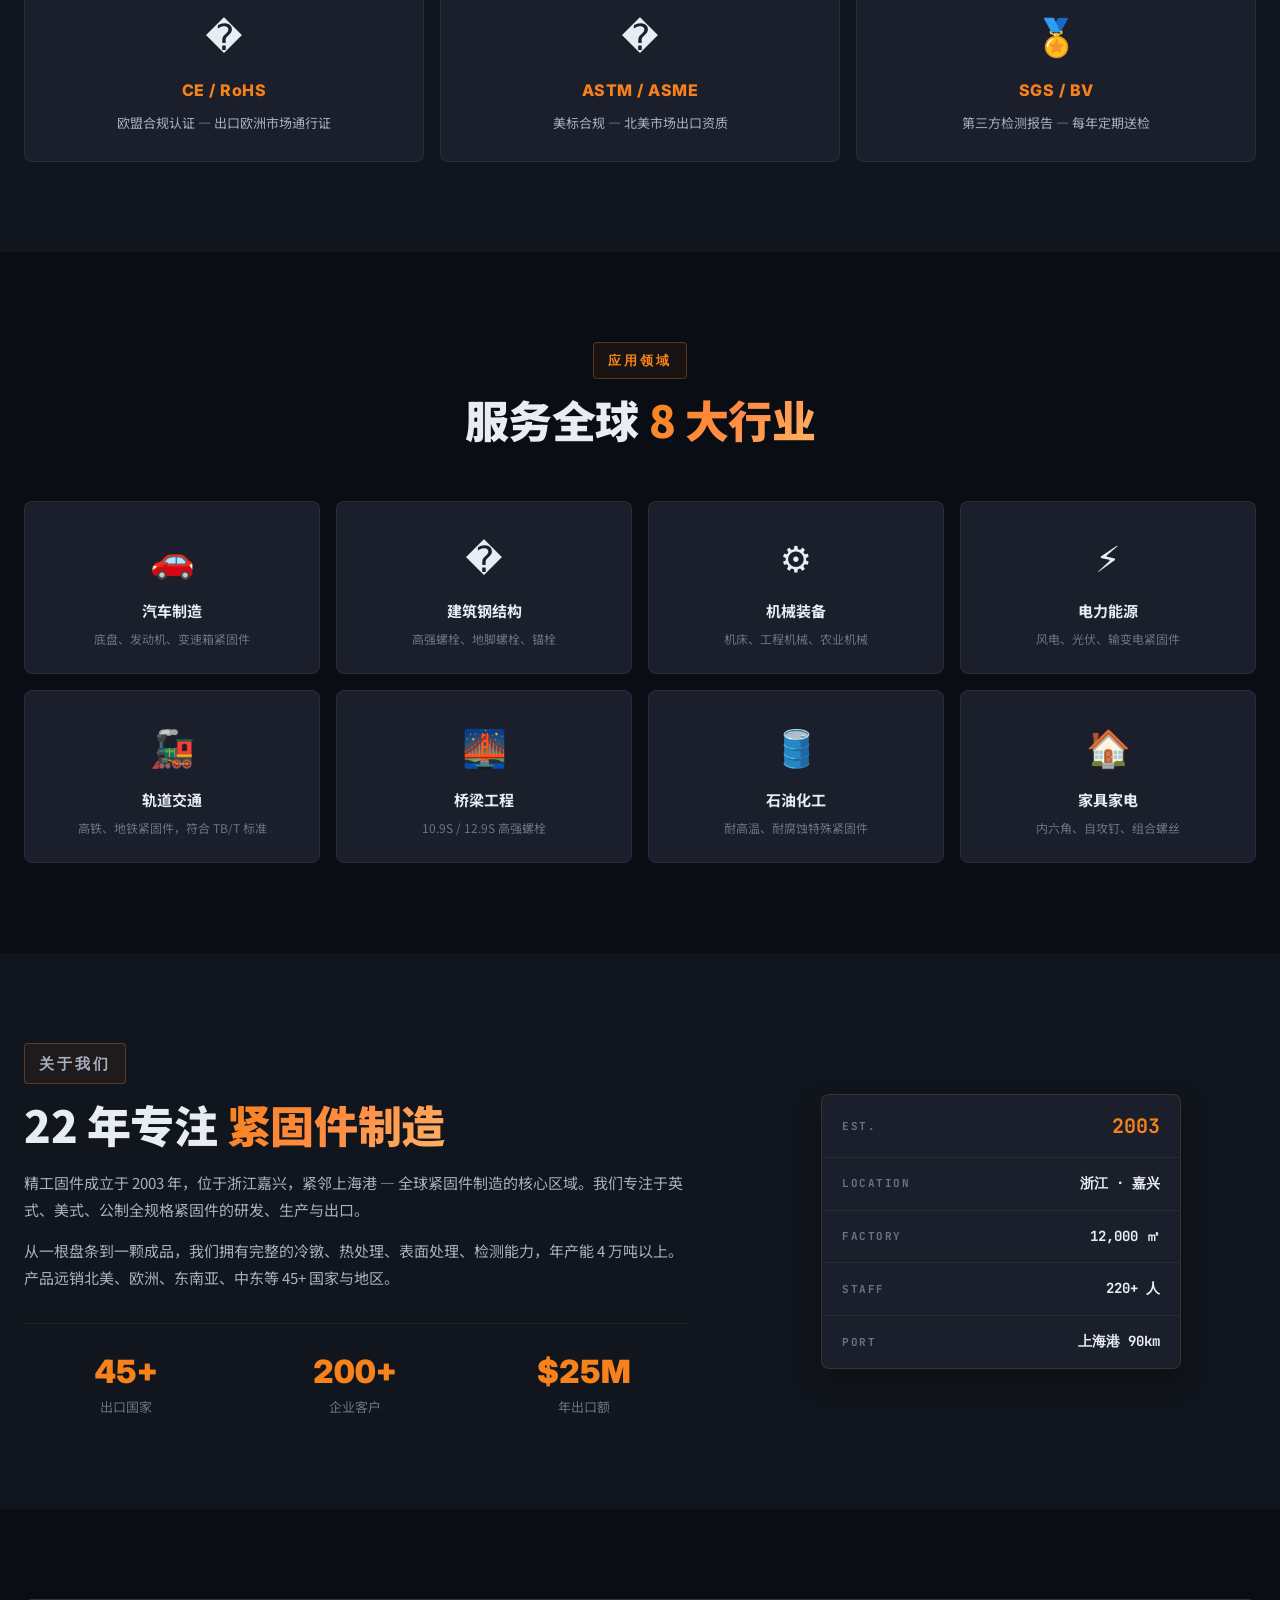
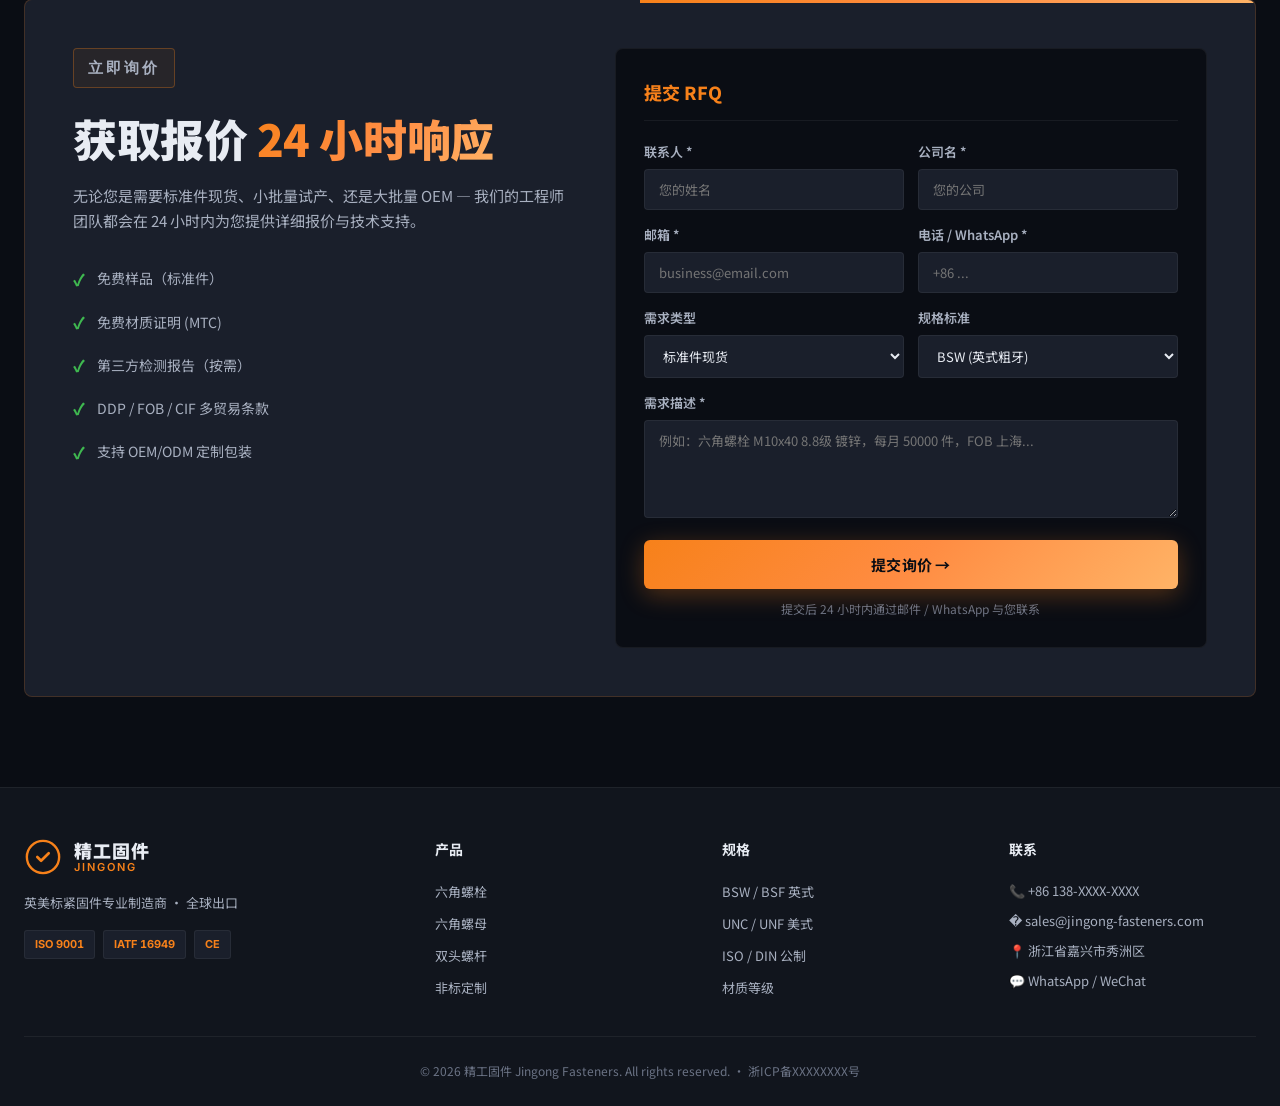
==== commit 26f10f45: "v3.1: 升级 100 SKU 产品图 - 超逼真 SVG 工业插画（金属光泽 + 3D 透视 + 螺纹细节）" ====
--- a/index-standalone.html
+++ b/index-standalone.html
@@ -1347,6 +1347,325 @@
     background: rgba(247, 129, 26, 0.04);
     border: 1px dashed rgba(247, 129, 26, 0.2);
     border-radius: 4px;
+}
+
+/* ===== 紧固件计算器 ===== */
+.calc-section {
+    background: var(--bg-dark);
+    background-image:
+        radial-gradient(circle at 20% 30%, rgba(247, 129, 26, 0.05) 0%, transparent 40%),
+        radial-gradient(circle at 80% 70%, rgba(77, 146, 232, 0.05) 0%, transparent 40%);
+}
+
+.calc-tabs {
+    display: flex;
+    gap: 10px;
+    margin-bottom: 28px;
+    flex-wrap: wrap;
+    justify-content: center;
+    background: var(--bg-card);
+    padding: 12px;
+    border-radius: 10px;
+    border: 1px solid var(--border-light);
+}
+
+.calc-tab {
+    flex: 1;
+    min-width: 120px;
+    padding: 14px 20px;
+    background: var(--bg-deep);
+    border: 1px solid var(--border-light);
+    border-radius: 6px;
+    color: var(--text-secondary);
+    font-size: 14px;
+    font-weight: 700;
+    cursor: pointer;
+    transition: all 0.3s;
+    display: flex;
+    align-items: center;
+    justify-content: center;
+    gap: 8px;
+}
+
+.calc-tab:hover {
+    border-color: var(--accent-orange);
+    color: var(--text-primary);
+    transform: translateY(-1px);
+}
+
+.calc-tab.active {
+    background: var(--gradient);
+    color: #0a0d14;
+    border-color: transparent;
+    box-shadow: 0 4px 16px rgba(247, 129, 26, 0.3);
+}
+
+.calc-tab-icon {
+    font-size: 20px;
+    line-height: 1;
+}
+
+.calc-panel {
+    display: none;
+}
+
+.calc-panel.active {
+    display: block;
+    animation: fadeInUp 0.4s ease;
+}
+
+@keyframes fadeInUp {
+    from { opacity: 0; transform: translateY(12px); }
+    to { opacity: 1; transform: translateY(0); }
+}
+
+.calc-form {
+    background: var(--bg-card);
+    border: 1px solid var(--border);
+    border-radius: 10px;
+    padding: 32px;
+    margin-bottom: 20px;
+    position: relative;
+    overflow: hidden;
+}
+
+.calc-form::before {
+    content: '';
+    position: absolute;
+    top: 0;
+    left: 0;
+    width: 100%;
+    height: 3px;
+    background: var(--gradient);
+}
+
+.calc-form-row {
+    display: grid;
+    grid-template-columns: 1fr 1fr;
+    gap: 16px;
+    margin-bottom: 16px;
+}
+
+.calc-form-row:last-of-type {
+    margin-bottom: 24px;
+}
+
+.calc-field {
+    display: flex;
+    flex-direction: column;
+    gap: 8px;
+}
+
+.calc-field label {
+    font-size: 13px;
+    color: var(--text-secondary);
+    font-weight: 600;
+}
+
+.calc-field input,
+.calc-field select {
+    padding: 12px 14px;
+    background: var(--bg-deep);
+    border: 1px solid var(--border-light);
+    border-radius: 5px;
+    color: var(--text-primary);
+    font-size: 14px;
+    font-family: inherit;
+    transition: all 0.2s;
+    font-weight: 600;
+}
+
+.calc-field input:focus,
+.calc-field select:focus {
+    outline: none;
+    border-color: var(--accent-orange);
+    box-shadow: 0 0 0 3px rgba(247, 129, 26, 0.15);
+}
+
+.calc-field select {
+    cursor: pointer;
+}
+
+.calc-field select option {
+    background: var(--bg-dark);
+    color: var(--text-primary);
+}
+
+.calc-hint {
+    font-family: var(--font-mono);
+    font-size: 11px;
+    color: var(--accent-orange);
+    font-weight: 700;
+}
+
+.calc-btn {
+    width: 100%;
+    padding: 14px;
+    font-size: 15px;
+}
+
+.calc-note {
+    text-align: center;
+    color: var(--text-muted);
+    font-size: 13px;
+    margin-top: 24px;
+    padding: 14px 20px;
+    background: rgba(77, 146, 232, 0.06);
+    border: 1px dashed rgba(77, 146, 232, 0.25);
+    border-radius: 6px;
+}
+
+/* 计算结果 */
+.calc-result {
+    background: var(--bg-card);
+    border: 1px solid var(--border);
+    border-radius: 10px;
+    padding: 0;
+    overflow: hidden;
+    opacity: 0;
+    max-height: 0;
+    transition: all 0.4s ease;
+}
+
+.calc-result.visible {
+    opacity: 1;
+    max-height: 5000px;
+    padding: 28px;
+    margin-bottom: 16px;
+}
+
+.calc-result:empty {
+    display: none;
+}
+
+.result-header {
+    padding-bottom: 20px;
+    margin-bottom: 24px;
+    border-bottom: 2px solid var(--border);
+    display: flex;
+    align-items: center;
+    justify-content: space-between;
+    flex-wrap: wrap;
+    gap: 12px;
+}
+
+.result-title {
+    font-size: 18px;
+    font-weight: 800;
+    color: var(--accent-orange);
+}
+
+.result-subtitle {
+    font-family: var(--font-mono);
+    font-size: 12px;
+    color: var(--text-secondary);
+    background: rgba(247, 129, 26, 0.06);
+    padding: 4px 10px;
+    border-radius: 3px;
+    border: 1px solid var(--border);
+}
+
+.result-section {
+    margin-bottom: 24px;
+}
+
+.result-section:last-of-type {
+    margin-bottom: 0;
+}
+
+.result-section-title {
+    font-size: 13px;
+    font-weight: 800;
+    color: var(--accent-steel);
+    letter-spacing: 1.5px;
+    text-transform: uppercase;
+    margin-bottom: 14px;
+    font-family: var(--font-en);
+    padding-left: 12px;
+    border-left: 3px solid var(--accent-orange);
+}
+
+.result-section.result-strength .result-section-title {
+    border-left-color: var(--accent-blue);
+}
+
+.result-grid {
+    display: grid;
+    grid-template-columns: repeat(auto-fit, minmax(160px, 1fr));
+    gap: 10px;
+}
+
+.result-item {
+    background: var(--bg-deep);
+    border: 1px solid var(--border-light);
+    border-radius: 5px;
+    padding: 12px 14px;
+    transition: all 0.2s;
+}
+
+.result-item:hover {
+    border-color: var(--border);
+    background: rgba(247, 129, 26, 0.03);
+}
+
+.result-label {
+    font-size: 11px;
+    color: var(--text-muted);
+    margin-bottom: 4px;
+    letter-spacing: 0.3px;
+}
+
+.result-value {
+    font-family: var(--font-mono);
+    font-size: 15px;
+    font-weight: 800;
+    color: var(--accent-orange);
+    word-break: break-word;
+}
+
+.result-section.result-strength .result-value {
+    color: var(--accent-blue);
+}
+
+.result-meta {
+    margin-top: 16px;
+    padding: 12px 16px;
+    background: rgba(63, 185, 80, 0.06);
+    border-left: 3px solid var(--accent-green);
+    border-radius: 4px;
+    font-size: 13px;
+    color: var(--text-secondary);
+}
+
+.result-note {
+    margin-top: 16px;
+    padding: 10px 14px;
+    background: rgba(247, 129, 26, 0.04);
+    border: 1px dashed rgba(247, 129, 26, 0.2);
+    border-radius: 4px;
+    font-size: 12px;
+    color: var(--text-muted);
+    text-align: center;
+}
+
+.result-error {
+    padding: 24px;
+    text-align: center;
+    color: var(--accent-red);
+    font-size: 14px;
+    background: rgba(248, 81, 73, 0.06);
+    border: 1px solid rgba(248, 81, 73, 0.2);
+    border-radius: 5px;
+}
+
+/* 响应式 */
+@media (max-width: 768px) {
+    .calc-form-row { grid-template-columns: 1fr; }
+    .calc-tab { min-width: 90px; font-size: 12px; padding: 10px 12px; }
+    .calc-tab-icon { font-size: 16px; }
+    .calc-form { padding: 22px; }
+    .calc-result.visible { padding: 18px; }
+    .result-grid { grid-template-columns: repeat(2, 1fr); }
 }
 
 /* ===== 材质与工艺 ===== */
@@ -2286,6 +2605,241 @@
                 </table>
             </div>
             <p class="spec-note" data-i18n="specs.note">�️ 所有规格均符合 GB / ISO / BS / ANSI 标准，可提供材质证明 (MTC) 与第三方检测报告</p>
+        </div>
+    </section>
+
+
+    <!-- 紧固件计算器 -->
+    <section class="section calc-section" id="calculator">
+        <div class="container">
+            <div class="section-head">
+                <p class="section-tag" data-i18n="calc.tag">在线计算器</p>
+                <h2 class="section-title">
+                    <span data-i18n="calc.title.l1">输入规格</span> ·
+                    <span class="text-gradient" data-i18n="calc.title.l2">查询尺寸/体积/重量/强度</span>
+                </h2>
+                <p class="section-desc" data-i18n="calc.desc">5 个专业计算器：螺栓、螺母、螺杆、垫圈、强度对比。基于 ISO 898-1 / DIN 933 / DIN 934 / DIN 976 真实工程数据。</p>
+            </div>
+
+            <!-- 5 个计算器标签 -->
+            <div class="calc-tabs">
+                <button class="calc-tab active" data-calc="bolt">
+                    <span class="calc-tab-icon">🔩</span>
+                    <span data-i18n="calc.tab.bolt">螺栓</span>
+                </button>
+                <button class="calc-tab" data-calc="nut">
+                    <span class="calc-tab-icon">⬢</span>
+                    <span data-i18n="calc.tab.nut">螺母</span>
+                </button>
+                <button class="calc-tab" data-calc="rod">
+                    <span class="calc-tab-icon">📏</span>
+                    <span data-i18n="calc.tab.rod">螺杆</span>
+                </button>
+                <button class="calc-tab" data-calc="washer">
+                    <span class="calc-tab-icon">⊕</span>
+                    <span data-i18n="calc.tab.washer">垫圈</span>
+                </button>
+                <button class="calc-tab" data-calc="strength">
+                    <span class="calc-tab-icon">💪</span>
+                    <span data-i18n="calc.tab.strength">强度</span>
+                </button>
+            </div>
+
+            <!-- 1. 螺栓计算器 -->
+            <div class="calc-panel active" id="calc-panel-bolt">
+                <div class="calc-form">
+                    <div class="calc-form-row">
+                        <div class="calc-field">
+                            <label data-i18n="calc.field.size">规格 *</label>
+                            <select id="boltD">
+                                <option value="3">M3</option><option value="4">M4</option>
+                                <option value="5">M5</option><option value="6" selected>M6</option>
+                                <option value="8">M8</option><option value="10">M10</option>
+                                <option value="12">M12</option><option value="14">M14</option>
+                                <option value="16">M16</option><option value="20">M20</option>
+                                <option value="24">M24</option><option value="30">M30</option>
+                                <option value="36">M36</option>
+                            </select>
+                            <span class="calc-hint" id="boltPDisplay">1.000 mm</span>
+                        </div>
+                        <div class="calc-field">
+                            <label data-i18n="calc.field.length">长度 L (mm) *</label>
+                            <input type="number" id="boltL" value="40" min="3" max="500" step="1">
+                        </div>
+                    </div>
+                    <div class="calc-form-row">
+                        <div class="calc-field">
+                            <label data-i18n="calc.field.material">材质</label>
+                            <select id="boltMat">
+                                <option value="8.8" selected>8.8 级 合金钢</option>
+                                <option value="10.9">10.9 级 合金钢</option>
+                                <option value="12.9">12.9 级 合金钢</option>
+                                <option value="4.8">4.8 级 碳钢</option>
+                                <option value="b7">B7 合金钢</option>
+                                <option value="a2">A2-70 不锈钢</option>
+                                <option value="a4">A4-80 不锈钢</option>
+                                <option value="c1022">C1022 碳钢</option>
+                                <option value="brass">H62 黄铜</option>
+                            </select>
+                        </div>
+                        <div class="calc-field">
+                            <label data-i18n="calc.field.grade">强度等级</label>
+                            <select id="boltGrade">
+                                <option value="4.8">4.8</option>
+                                <option value="8.8" selected>8.8</option>
+                                <option value="10.9">10.9</option>
+                                <option value="12.9">12.9</option>
+                                <option value="a2-70">A2-70</option>
+                                <option value="a4-80">A4-80</option>
+                            </select>
+                        </div>
+                    </div>
+                    <button class="btn btn-primary calc-btn" id="calcBoltBtn">
+                        <span data-i18n="calc.btn">🔬 开始计算</span>
+                    </button>
+                </div>
+                <div class="calc-result" id="boltResult"></div>
+            </div>
+
+            <!-- 2. 螺母计算器 -->
+            <div class="calc-panel" id="calc-panel-nut">
+                <div class="calc-form">
+                    <div class="calc-form-row">
+                        <div class="calc-field">
+                            <label data-i18n="calc.field.size">规格 *</label>
+                            <select id="nutD">
+                                <option value="3">M3</option><option value="4">M4</option>
+                                <option value="5">M5</option><option value="6" selected>M6</option>
+                                <option value="8">M8</option><option value="10">M10</option>
+                                <option value="12">M12</option><option value="14">M14</option>
+                                <option value="16">M16</option><option value="20">M20</option>
+                                <option value="24">M24</option><option value="30">M30</option>
+                                <option value="36">M36</option>
+                            </select>
+                        </div>
+                        <div class="calc-field">
+                            <label data-i18n="calc.field.material">材质</label>
+                            <select id="nutMat">
+                                <option value="8.8" selected>8 级 碳钢</option>
+                                <option value="10.9">10 级 合金钢</option>
+                                <option value="a2">A2-70 不锈钢</option>
+                                <option value="a4">A4-80 不锈钢</option>
+                                <option value="brass">H62 黄铜</option>
+                            </select>
+                        </div>
+                    </div>
+                    <button class="btn btn-primary calc-btn" id="calcNutBtn">
+                        <span data-i18n="calc.btn">🔬 开始计算</span>
+                    </button>
+                </div>
+                <div class="calc-result" id="nutResult"></div>
+            </div>
+
+            <!-- 3. 螺杆计算器 -->
+            <div class="calc-panel" id="calc-panel-rod">
+                <div class="calc-form">
+                    <div class="calc-form-row">
+                        <div class="calc-field">
+                            <label data-i18n="calc.field.size">直径 d (mm) *</label>
+                            <input type="number" id="rodD" value="10" min="3" max="64" step="0.5">
+                        </div>
+                        <div class="calc-field">
+                            <label data-i18n="calc.field.length">长度 L (mm) *</label>
+                            <input type="number" id="rodL" value="1000" min="50" max="3000" step="50">
+                        </div>
+                    </div>
+                    <div class="calc-form-row">
+                        <div class="calc-field">
+                            <label data-i18n="calc.field.material">材质</label>
+                            <select id="rodMat">
+                                <option value="4.8">4.8 级 碳钢</option>
+                                <option value="8.8" selected>8.8 级 合金钢</option>
+                                <option value="10.9">10.9 级 合金钢</option>
+                                <option value="b7">B7 合金钢</option>
+                                <option value="a2">A2-70 不锈钢</option>
+                                <option value="a4">A4-80 不锈钢</option>
+                            </select>
+                        </div>
+                        <div class="calc-field" style="visibility:hidden"></div>
+                    </div>
+                    <button class="btn btn-primary calc-btn" id="calcRodBtn">
+                        <span data-i18n="calc.btn">🔬 开始计算</span>
+                    </button>
+                </div>
+                <div class="calc-result" id="rodResult"></div>
+            </div>
+
+            <!-- 4. 垫圈计算器 -->
+            <div class="calc-panel" id="calc-panel-washer">
+                <div class="calc-form">
+                    <div class="calc-form-row">
+                        <div class="calc-field">
+                            <label data-i18n="calc.field.size">适用螺栓 *</label>
+                            <select id="washerD">
+                                <option value="3">M3</option><option value="4">M4</option>
+                                <option value="5">M5</option><option value="6" selected>M6</option>
+                                <option value="8">M8</option><option value="10">M10</option>
+                                <option value="12">M12</option><option value="14">M14</option>
+                                <option value="16">M16</option><option value="20">M20</option>
+                                <option value="24">M24</option><option value="30">M30</option>
+                                <option value="36">M36</option>
+                            </select>
+                        </div>
+                        <div class="calc-field">
+                            <label data-i18n="calc.field.material">材质</label>
+                            <select id="washerMat">
+                                <option value="c1022" selected>140HV 碳钢</option>
+                                <option value="a2">A2 不锈钢</option>
+                                <option value="a4">A4 不锈钢</option>
+                                <option value="brass">H62 黄铜</option>
+                            </select>
+                        </div>
+                    </div>
+                    <button class="btn btn-primary calc-btn" id="calcWasherBtn">
+                        <span data-i18n="calc.btn">🔬 开始计算</span>
+                    </button>
+                </div>
+                <div class="calc-result" id="washerResult"></div>
+            </div>
+
+            <!-- 5. 强度对比 -->
+            <div class="calc-panel" id="calc-panel-strength">
+                <div class="calc-form">
+                    <div class="calc-form-row">
+                        <div class="calc-field">
+                            <label data-i18n="calc.field.size">螺纹大径 d (mm) *</label>
+                            <input type="number" id="strD" value="10" min="3" max="64" step="0.5">
+                        </div>
+                        <div class="calc-field">
+                            <label data-i18n="calc.field.type">螺纹类型</label>
+                            <select id="strType">
+                                <option value="metric" selected>公制 (Metric)</option>
+                                <option value="imperial">美制 (Imperial)</option>
+                            </select>
+                        </div>
+                    </div>
+                    <div class="calc-form-row">
+                        <div class="calc-field">
+                            <label data-i18n="calc.field.grade">强度等级</label>
+                            <select id="strGrade">
+                                <option value="4.8">4.8</option>
+                                <option value="8.8" selected>8.8</option>
+                                <option value="10.9">10.9</option>
+                                <option value="12.9">12.9</option>
+                                <option value="a2-70">A2-70</option>
+                                <option value="a4-80">A4-80</option>
+                            </select>
+                        </div>
+                        <div class="calc-field" style="visibility:hidden"></div>
+                    </div>
+                    <button class="btn btn-primary calc-btn" id="calcStrBtn">
+                        <span data-i18n="calc.btn">🔬 开始计算</span>
+                    </button>
+                </div>
+                <div class="calc-result" id="strResult"></div>
+            </div>
+
+            <p class="calc-note" data-i18n="calc.note">💡 所有计算基于 ISO 898-1 / DIN 933 / DIN 934 / DIN 976 等国际标准；用于工程估算，具体设计请参考官方标准。</p>
         </div>
     </section>
 
@@ -2838,6 +3392,7 @@
     acc[p.cat] = (acc[p.cat] || 0) + 1;
     return acc;
 }, {});
+
 
 const productImages = {
     "B001": "[data-uri]",
@@ -2941,6 +3496,684 @@
     "F029": "[data-uri]",
     "F030": "[data-uri]",
 };
+
+// ===== 紧固件计算器：规格参数数据表 =====
+// 数据源：
+// - DIN 933 / ISO 4017 (六角螺栓)
+// - DIN 934 / ISO 4032 (六角螺母)
+// - DIN 125 / ISO 7089 (平垫圈)
+// - DIN 976 (全螺纹螺杆)
+// - ISO 898-1 (力学性能)
+
+// ===== 材质密度 (g/cm³) =====
+const MATERIAL_DENSITY = {
+    'c1022': { name_zh: 'C1022 碳钢', name_en: 'C1022 Carbon Steel', density: 7.85 },
+    'c1045': { name_zh: 'C1045 碳钢', name_en: 'C1045 Carbon Steel', density: 7.85 },
+    '8.8': { name_zh: '8.8 级 合金钢', name_en: 'Grade 8.8 Alloy Steel', density: 7.85 },
+    '10.9': { name_zh: '10.9 级 合金钢', name_en: 'Grade 10.9 Alloy Steel', density: 7.85 },
+    '12.9': { name_zh: '12.9 级 合金钢', name_en: 'Grade 12.9 Alloy Steel', density: 7.85 },
+    'b7': { name_zh: 'B7 合金钢 (ASTM A193)', name_en: 'B7 Alloy Steel', density: 7.85 },
+    'a2': { name_zh: 'A2-70 不锈钢 (304)', name_en: 'A2-70 Stainless (304)', density: 7.93 },
+    'a4': { name_zh: 'A4-80 不锈钢 (316)', name_en: 'A4-80 Stainless (316)', density: 7.98 },
+    'brass': { name_zh: 'H62 黄铜', name_en: 'H62 Brass', density: 8.43 }
+};
+
+// ===== 力学性能等级 (MPa) =====
+// 抗拉强度 Rm / 屈服强度 Rp0.2 / 推荐拧紧力矩系数 K
+const STRENGTH_GRADES = {
+    '4.8': { rm: 400, rp: 320, name_zh: '4.8 级', name_en: 'Grade 4.8' },
+    '8.8': { rm: 800, rp: 640, name_zh: '8.8 级', name_en: 'Grade 8.8' },
+    '10.9': { rm: 1040, rp: 940, name_zh: '10.9 级', name_en: 'Grade 10.9' },
+    '12.9': { rm: 1220, rp: 1100, name_zh: '12.9 级', name_en: 'Grade 12.9' },
+    'a2-70': { rm: 700, rp: 450, name_zh: 'A2-70 不锈钢', name_en: 'A2-70 Stainless' },
+    'a4-80': { rm: 800, rp: 600, name_zh: 'A4-80 不锈钢', name_en: 'A4-80 Stainless' }
+};
+
+// ===== 公制螺栓规格表 (DIN 933 / ISO 4017) =====
+// d=大径, p=螺距, k=头高, s=对边, e=对角, dk=头径
+// 数据单位：mm
+const BOLT_METRIC = [
+    { d: 3, p: 0.5, k: 2.0, s: 5.5, e: 6.01, dk: 5.3 },
+    { d: 4, p: 0.7, k: 2.8, s: 7, e: 7.66, dk: 7.0 },
+    { d: 5, p: 0.8, k: 3.5, s: 8, e: 8.79, dk: 8.6 },
+    { d: 6, p: 1.0, k: 4.0, s: 10, e: 10.95, dk: 10.6 },
+    { d: 8, p: 1.25, k: 5.3, s: 13, e: 14.26, dk: 14.2 },
+    { d: 10, p: 1.5, k: 6.4, s: 16, e: 17.62, dk: 17.7 },
+    { d: 12, p: 1.75, k: 7.5, s: 18, e: 19.86, dk: 20.0 },
+    { d: 14, p: 2.0, k: 8.8, s: 21, e: 23.15, dk: 23.4 },
+    { d: 16, p: 2.0, k: 10.0, s: 24, e: 26.75, dk: 26.7 },
+    { d: 20, p: 2.5, k: 12.5, s: 30, e: 33.53, dk: 33.6 },
+    { d: 24, p: 3.0, k: 15.0, s: 36, e: 39.98, dk: 40.0 },
+    { d: 30, p: 3.5, k: 18.7, s: 46, e: 50.85, dk: 51.0 },
+    { d: 36, p: 4.0, k: 22.5, s: 55, e: 60.79, dk: 61.0 }
+];
+
+// ===== 公制螺母规格表 (DIN 934 / ISO 4032) =====
+// d=螺纹大径, m=厚度, s=对边, e=对角
+const NUT_METRIC = [
+    { d: 3, m: 2.4, s: 5.5, e: 6.01 },
+    { d: 4, m: 3.2, s: 7, e: 7.66 },
+    { d: 5, m: 4.0, s: 8, e: 8.79 },
+    { d: 6, m: 5.0, s: 10, e: 10.95 },
+    { d: 8, m: 6.5, s: 13, e: 14.26 },
+    { d: 10, m: 8.0, s: 16, e: 17.62 },
+    { d: 12, m: 10.0, s: 18, e: 19.86 },
+    { d: 14, m: 11.0, s: 21, e: 23.15 },
+    { d: 16, m: 13.0, s: 24, e: 26.75 },
+    { d: 20, m: 16.0, s: 30, e: 33.53 },
+    { d: 24, m: 19.0, s: 36, e: 39.98 },
+    { d: 30, m: 24.0, s: 46, e: 50.85 },
+    { d: 36, m: 29.0, s: 55, e: 60.79 }
+];
+
+// ===== 公制平垫圈规格表 (DIN 125 / ISO 7089) =====
+// d1=内径, d2=外径, h=厚度
+const WASHER_METRIC = [
+    { d: 3, d1: 3.2, d2: 7, h: 0.5 },
+    { d: 4, d1: 4.3, d2: 9, h: 0.8 },
+    { d: 5, d1: 5.3, d2: 10, h: 1.0 },
+    { d: 6, d1: 6.4, d2: 12, h: 1.6 },
+    { d: 8, d1: 8.4, d2: 16, h: 1.6 },
+    { d: 10, d1: 10.5, d2: 20, h: 2.0 },
+    { d: 12, d1: 13.0, d2: 24, h: 2.5 },
+    { d: 14, d1: 15.0, d2: 28, h: 2.5 },
+    { d: 16, d1: 17.0, d2: 30, h: 3.0 },
+    { d: 20, d1: 21.0, d2: 37, h: 3.0 },
+    { d: 24, d1: 25.0, d2: 44, h: 4.0 },
+    { d: 30, d1: 31.0, d2: 56, h: 4.0 },
+    { d: 36, d1: 37.0, d2: 66, h: 5.0 }
+];
+
+// ===== 美制螺栓规格表 (ASME B18.2.1 / UNC & UNF) =====
+const BOLT_IMPERIAL = [
+    // UNC
+    { size: '#4-40 UNC', d: 2.845, p: 0.635, k: 1.40, s: 4.76, threads: 40 },
+    { size: '#6-32 UNC', d: 3.505, p: 0.794, k: 1.65, s: 5.56, threads: 32 },
+    { size: '#8-32 UNC', d: 4.166, p: 0.794, k: 1.91, s: 6.35, threads: 32 },
+    { size: '#10-24 UNC', d: 4.826, p: 1.058, k: 2.21, s: 7.14, threads: 24 },
+    { size: '1/4"-20 UNC', d: 6.350, p: 1.270, k: 2.84, s: 9.53, threads: 20 },
+    { size: '5/16"-18 UNC', d: 7.938, p: 1.411, k: 3.56, s: 11.91, threads: 18 },
+    { size: '3/8"-16 UNC', d: 9.525, p: 1.588, k: 4.24, s: 14.29, threads: 16 },
+    { size: '7/16"-14 UNC', d: 11.112, p: 1.814, k: 4.85, s: 15.88, threads: 14 },
+    { size: '1/2"-13 UNC', d: 12.700, p: 1.954, k: 5.56, s: 19.05, threads: 13 },
+    { size: '9/16"-12 UNC', d: 14.288, p: 2.117, k: 6.25, s: 20.64, threads: 12 },
+    { size: '5/8"-11 UNC', d: 15.875, p: 2.309, k: 6.96, s: 23.81, threads: 11 },
+    { size: '3/4"-10 UNC', d: 19.050, p: 2.540, k: 8.36, s: 28.58, threads: 10 },
+    { size: '7/8"-9 UNC', d: 22.225, p: 2.822, k: 9.78, s: 33.34, threads: 9 },
+    { size: '1"-8 UNC', d: 25.400, p: 3.175, k: 11.13, s: 38.10, threads: 8 },
+    // UNF
+    { size: '1/4"-28 UNF', d: 6.350, p: 0.907, k: 2.84, s: 9.53, threads: 28 },
+    { size: '5/16"-24 UNF', d: 7.938, p: 1.058, k: 3.56, s: 11.91, threads: 24 },
+    { size: '3/8"-24 UNF', d: 9.525, p: 1.058, k: 4.24, s: 14.29, threads: 24 },
+    { size: '1/2"-20 UNF', d: 12.700, p: 1.270, k: 5.56, s: 19.05, threads: 20 },
+    { size: '5/8"-18 UNF', d: 15.875, p: 1.411, k: 6.96, s: 23.81, threads: 18 },
+    { size: '3/4"-16 UNF', d: 19.050, p: 1.588, k: 8.36, s: 28.58, threads: 16 }
+];
+
+
+// ===== 紧固件计算引擎 =====
+// 基于 ISO 898-1 / DIN 933 / ISO 4017 工程公式
+
+const CalcEngine = {
+    // ===== 通用：螺栓杆部抗拉截面面积 =====
+    // As = (π/4) × (d - 0.9382p)²  (ISO 898-1 应力截面积公式)
+    tensileArea(d, p) {
+        return (Math.PI / 4) * Math.pow(d - 0.9382 * p, 2);
+    },
+
+    // ===== 螺栓计算 =====
+    bolt({ d, p, k, s, dk, length, material, grade }) {
+        const mat = MATERIAL_DENSITY[material];
+        const grd = STRENGTH_GRADES[grade];
+        if (!mat) throw new Error('Material not found: ' + material);
+        if (!grd) throw new Error('Grade not found: ' + grade);
+
+        // 体积（mm³）= 头部体积 + 杆部体积
+        // 头部（近似圆柱体）= π × (dk/2)² × k
+        const headVol = Math.PI * Math.pow(dk / 2, 2) * k;
+        // 杆部（螺纹段，简化为光杆）= π × (d/2)² × length
+        const bodyVol = Math.PI * Math.pow(d / 2, 2) * length;
+        const totalVol = headVol + bodyVol;
+
+        // 重量（克）= 体积(cm³) × 密度(g/cm³)
+        // 1 mm³ = 0.001 cm³
+        const volCm3 = totalVol * 0.001;
+        const weight = volCm3 * mat.density;
+
+        // 抗拉截面积 (mm²)
+        const As = this.tensileArea(d, p);
+
+        // 抗拉强度 (N) = As × Rm
+        const Fm = As * grd.rm;
+        // 屈服强度 (N) = As × Rp
+        const Fp = As * grd.rp;
+        // 推荐拧紧力矩 (N·m)，K=0.2 拧紧系数
+        const torque = 0.2 * Fp * d * 0.001;
+
+        return {
+            type: 'bolt',
+            input: { d, p, k, s, dk, length, material, grade },
+            spec: {
+                '大径 d': `${d.toFixed(3)} mm`,
+                '螺距 p': `${p.toFixed(3)} mm`,
+                '头高 k': `${k.toFixed(2)} mm`,
+                '对边 s': `${s.toFixed(2)} mm`,
+                '头径 dk': `${dk.toFixed(2)} mm`,
+                '长度 L': `${length} mm`
+            },
+            dimensions: {
+                totalLength: length + k,
+                headHeight: k,
+                shankLength: length,
+                shankDiameter: d,
+                acrossFlats: s,
+                acrossCorners: s * 1.155  // 六角对角 = 对边 × 2/√3
+            },
+            volume: {
+                headCm3: (headVol * 0.001).toFixed(4),
+                bodyCm3: (bodyVol * 0.001).toFixed(4),
+                totalCm3: volCm3.toFixed(4),
+                totalMm3: Math.round(totalVol)
+            },
+            weight: {
+                grams: weight.toFixed(2),
+                kg: (weight / 1000).toFixed(4),
+                lbs: (weight / 453.592).toFixed(4)
+            },
+            strength: {
+                material: mat,
+                grade: grd,
+                tensileArea: As.toFixed(3),
+                tensileLoadKN: (Fm / 1000).toFixed(2),
+                yieldLoadKN: (Fp / 1000).toFixed(2),
+                torqueNm: torque.toFixed(2),
+                shearLoadKN: ((0.6 * Fm) / 1000).toFixed(2)  // 剪切承载约 60% 抗拉
+            }
+        };
+    },
+
+    // ===== 螺母计算 =====
+    nut({ d, m, s, material }) {
+        const mat = MATERIAL_DENSITY[material];
+        if (!mat) throw new Error('Material not found: ' + material);
+
+        // 体积 = 六角棱柱体积 - 中心孔体积
+        // 六角棱柱：s² × m × (√3/2) × 3 / 2 = s² × m × 3√3/4 ≈ 1.299 × s² × m
+        const hexVol = 1.299 * s * s * m;
+        // 中心孔：π × (d/2)² × m（简化）
+        const holeVol = Math.PI * Math.pow(d / 2, 2) * m;
+        const netVol = hexVol - holeVol;
+        const volCm3 = netVol * 0.001;
+        const weight = volCm3 * mat.density;
+
+        return {
+            type: 'nut',
+            input: { d, m, s, material },
+            spec: {
+                '螺纹大径 d': `${d.toFixed(2)} mm`,
+                '螺母厚度 m': `${m.toFixed(2)} mm`,
+                '对边 s': `${s.toFixed(2)} mm`,
+                '对角 e': `${(s * 1.155).toFixed(2)} mm`
+            },
+            dimensions: {
+                thickness: m,
+                acrossFlats: s,
+                acrossCorners: s * 1.155,
+                innerDiameter: d
+            },
+            volume: {
+                hexCm3: (hexVol * 0.001).toFixed(4),
+                holeCm3: (holeVol * 0.001).toFixed(4),
+                netCm3: volCm3.toFixed(4),
+                totalMm3: Math.round(netVol)
+            },
+            weight: {
+                grams: weight.toFixed(2),
+                kg: (weight / 1000).toFixed(4),
+                lbs: (weight / 453.592).toFixed(4)
+            },
+            material: mat
+        };
+    },
+
+    // ===== 螺杆计算（按长度）=====
+    rod({ d, length, material }) {
+        const mat = MATERIAL_DENSITY[material];
+        if (!mat) throw new Error('Material not found: ' + material);
+
+        // 体积（光杆简化）= π × (d/2)² × length
+        const vol = Math.PI * Math.pow(d / 2, 2) * length;
+        const volCm3 = vol * 0.001;
+        const weight = volCm3 * mat.density;
+
+        // 单位重量（每米）
+        const perMeter = (Math.PI * Math.pow(d / 2, 2) * 1000) * 0.001 * mat.density;
+
+        return {
+            type: 'rod',
+            input: { d, length, material },
+            spec: {
+                '直径 d': `${d.toFixed(2)} mm`,
+                '长度 L': `${length} mm`,
+                '每米重量': `${perMeter.toFixed(3)} g/m`
+            },
+            dimensions: {
+                diameter: d,
+                length: length,
+                aspectRatio: (length / d).toFixed(2)
+            },
+            volume: {
+                cm3: volCm3.toFixed(4),
+                mm3: Math.round(vol),
+                m3: (vol * 1e-9).toFixed(6)
+            },
+            weight: {
+                grams: weight.toFixed(2),
+                kg: (weight / 1000).toFixed(4),
+                lbs: (weight / 453.592).toFixed(4),
+                perMeter: perMeter.toFixed(3)
+            },
+            material: mat
+        };
+    },
+
+    // ===== 垫圈计算 =====
+    washer({ d, material }) {
+        const mat = MATERIAL_DENSITY[material];
+        if (!mat) throw new Error('Material not found: ' + material);
+
+        const spec = WASHER_METRIC.find(w => w.d === d);
+        if (!spec) throw new Error('Washer size not found: M' + d);
+
+        // 体积 = π × ((d2/2)² - (d1/2)²) × h
+        const vol = Math.PI * (Math.pow(spec.d2 / 2, 2) - Math.pow(spec.d1 / 2, 2)) * spec.h;
+        const volCm3 = vol * 0.001;
+        const weight = volCm3 * mat.density;
+
+        // 承压面积（外径 - 内径的环形面积）
+        const loadArea = Math.PI * (Math.pow(spec.d2 / 2, 2) - Math.pow(spec.d1 / 2, 2));
+
+        return {
+            type: 'washer',
+            input: { d, material },
+            spec: {
+                '适用螺栓': `M${d}`,
+                '内径 d1': `${spec.d1.toFixed(2)} mm`,
+                '外径 d2': `${spec.d2.toFixed(2)} mm`,
+                '厚度 h': `${spec.h.toFixed(2)} mm`
+            },
+            dimensions: spec,
+            volume: {
+                cm3: volCm3.toFixed(4),
+                mm3: Math.round(vol)
+            },
+            weight: {
+                grams: weight.toFixed(3),
+                kg: (weight / 1000).toFixed(5),
+                lbs: (weight / 453.592).toFixed(4)
+            },
+            load: {
+                bearingArea: loadArea.toFixed(2),
+                unit: 'mm²'
+            },
+            material: mat
+        };
+    },
+
+    // ===== 强度对比（给定规格 + 等级）=====
+    strengthCompare({ d, grade, type = 'metric' }) {
+        const grd = STRENGTH_GRADES[grade];
+        if (!grd) throw new Error('Grade not found: ' + grade);
+
+        let p = 0;
+        if (type === 'metric') {
+            const bolt = BOLT_METRIC.find(b => b.d === d);
+            if (!bolt) throw new Error('Bolt size not found: M' + d);
+            p = bolt.p;
+        } else {
+            // 美制：查表
+            const bolt = BOLT_IMPERIAL.find(b => b.d === d);
+            if (bolt) p = bolt.p;
+        }
+
+        const As = p > 0 ? this.tensileArea(d, p) : (Math.PI / 4) * Math.pow(d, 2);
+
+        const Fm = As * grd.rm;
+        const Fp = As * grd.rp;
+        const torque = 0.2 * Fp * d * 0.001;
+
+        return {
+            type: 'strength',
+            input: { d, grade, threadType: type, pitch: p },
+            spec: {
+                '螺纹大径 d': `${d.toFixed(2)} mm`,
+                '螺距 p': p ? `${p.toFixed(3)} mm` : 'N/A',
+                '强度等级': grd.name_zh + ' / ' + grd.name_en,
+                '抗拉强度 Rm': `${grd.rm} MPa`,
+                '屈服强度 Rp0.2': `${grd.rp} MPa`
+            },
+            dimensions: {
+                tensileArea: `${As.toFixed(3)} mm²`
+            },
+            strength: {
+                tensileArea: As.toFixed(3),
+                tensileLoadKN: (Fm / 1000).toFixed(2),
+                yieldLoadKN: (Fp / 1000).toFixed(2),
+                torqueNm: torque.toFixed(2),
+                shearLoadKN: ((0.6 * Fm) / 1000).toFixed(2),
+                safeLoadKN: ((0.5 * Fp) / 1000).toFixed(2)  // 50% 屈服安全系数
+            },
+            grade: grd
+        };
+    },
+
+    // ===== 查找最近规格（公制螺栓）=====
+    findNearestBolt(d) {
+        return BOLT_METRIC.find(b => b.d === d) || BOLT_METRIC.reduce((prev, curr) => {
+            return Math.abs(curr.d - d) < Math.abs(prev.d - d) ? curr : prev;
+        });
+    },
+
+    findNearestNut(d) {
+        return NUT_METRIC.find(n => n.d === d) || NUT_METRIC.reduce((prev, curr) => {
+            return Math.abs(curr.d - d) < Math.abs(prev.d - d) ? curr : prev;
+        });
+    }
+};
+
+
+// ===== 紧固件计算器 UI 交互 =====
+
+// 标签页切换
+document.querySelectorAll('.calc-tab').forEach(tab => {
+    tab.addEventListener('click', () => {
+        document.querySelectorAll('.calc-tab').forEach(t => t.classList.remove('active'));
+        document.querySelectorAll('.calc-panel').forEach(p => p.classList.remove('active'));
+        tab.classList.add('active');
+        document.getElementById('calc-panel-' + tab.dataset.calc).classList.add('active');
+    });
+});
+
+// ===== 渲染结果卡片 =====
+function renderResult(targetEl, result, type) {
+    const html = formatResultHTML(result, type);
+    targetEl.innerHTML = html;
+    targetEl.classList.add('visible');
+    targetEl.scrollIntoView({ behavior: 'smooth', block: 'nearest' });
+}
+
+function formatResultHTML(r, type) {
+    const lang = currentLang;
+    const L = (zh, en) => lang === 'en' ? en : zh;
+
+    let html = '<div class="result-header">';
+    html += `<div class="result-title">${L('� 计算结果', '📊 Results')}</div>`;
+    html += `<div class="result-subtitle">${typeLabel(type, lang)}</div>`;
+    html += '</div>';
+
+    // 规格参数区
+    html += '<div class="result-section">';
+    html += `<div class="result-section-title">${L('📐 规格参数', '📐 Specifications')}</div>`;
+    html += '<div class="result-grid">';
+    Object.entries(r.spec).forEach(([k, v]) => {
+        const labelZh = k;
+        const labelEn = translateKey(k, lang);
+        html += `
+            <div class="result-item">
+                <div class="result-label">${lang === 'en' ? labelEn : labelZh}</div>
+                <div class="result-value">${v}</div>
+            </div>
+        `;
+    });
+    html += '</div></div>';
+
+    // 尺寸 / 体积 / 重量（合并）
+    if (r.volume || r.weight || r.dimensions) {
+        html += '<div class="result-section">';
+        html += `<div class="result-section-title">${L('📏 尺寸 · 体积 · 重量', '📏 Dimensions · Volume · Weight')}</div>`;
+        html += '<div class="result-grid">';
+
+        if (r.dimensions) {
+            Object.entries(r.dimensions).forEach(([k, v]) => {
+                const display = formatValue(v);
+                html += `
+                    <div class="result-item">
+                        <div class="result-label">${translateKey('dim.' + k, lang) || k}</div>
+                        <div class="result-value">${display}</div>
+                    </div>
+                `;
+            });
+        }
+        if (r.volume) {
+            Object.entries(r.volume).forEach(([k, v]) => {
+                html += `
+                    <div class="result-item">
+                        <div class="result-label">${translateKey('vol.' + k, lang) || k}</div>
+                        <div class="result-value">${v}</div>
+                    </div>
+                `;
+            });
+        }
+        if (r.weight) {
+            Object.entries(r.weight).forEach(([k, v]) => {
+                html += `
+                    <div class="result-item">
+                        <div class="result-label">${translateKey('weight.' + k, lang) || k}</div>
+                        <div class="result-value">${v}</div>
+                    </div>
+                `;
+            });
+        }
+        html += '</div></div>';
+    }
+
+    // 强度（仅螺栓/强度对比）
+    if (r.strength) {
+        html += '<div class="result-section result-strength">';
+        html += `<div class="result-section-title">${L('💪 力学性能', '💪 Mechanical Strength')}</div>`;
+        html += '<div class="result-grid">';
+        Object.entries(r.strength).forEach(([k, v]) => {
+            if (['material', 'grade'].includes(k)) return;
+            html += `
+                <div class="result-item">
+                    <div class="result-label">${translateKey('str.' + k, lang) || k}</div>
+                    <div class="result-value">${typeof v === 'number' ? v.toFixed(2) : v}</div>
+                </div>
+            `;
+        });
+        html += '</div></div>';
+
+        if (r.strength.material) {
+            const mat = r.strength.material;
+            html += `<div class="result-meta">${L('材质：', 'Material:')} ${lang === 'en' ? mat.name_en : mat.name_zh} (${mat.density} g/cm³)</div>`;
+        }
+    }
+
+    if (r.material && type === 'nut') {
+        const mat = r.material;
+        html += `<div class="result-meta">${L('材质：', 'Material:')} ${lang === 'en' ? mat.name_en : mat.name_zh} | ${L('密度', 'Density')}: ${mat.density} g/cm³</div>`;
+    }
+    // 显示材料密度（通用，bolt/rod/washer 都有）
+    if (r.strength && r.strength.material) {
+        // 已在 strength 区显示过了，避免重复
+    } else if (r.material) {
+        const mat = r.material;
+        const metaDiv = `<div class="result-meta">${L('材质：', 'Material:')} ${lang === 'en' ? mat.name_en : mat.name_zh} | ${L('密度', 'Density')}: ${mat.density} g/cm³</div>`;
+        // 找到 result-note 之前插入
+        html = html.replace('<div class="result-note">', metaDiv + '<div class="result-note">');
+    }
+
+    // 提示
+    html += `<div class="result-note">${L('⚠️ 计算基于 ISO 898-1 / DIN 标准，实际请以工程实测为准。', '⚠️ Based on ISO 898-1 / DIN standards. For engineering use, please refer to actual measurements.')}</div>`;
+
+    return html;
+}
+
+function formatValue(v) {
+    if (typeof v === 'number') {
+        if (v < 100) return v.toFixed(2);
+        return Math.round(v).toString();
+    }
+    return v;
+}
+
+function typeLabel(type, lang) {
+    const labels = {
+        bolt: ['六角螺栓 (DIN 933)', 'Hex Bolt (DIN 933)'],
+        nut: ['六角螺母 (DIN 934)', 'Hex Nut (DIN 934)'],
+        rod: ['全螺纹螺杆 (DIN 976)', 'Threaded Rod (DIN 976)'],
+        washer: ['平垫圈 (DIN 125)', 'Flat Washer (DIN 125)'],
+        strength: ['力学性能对比', 'Strength Comparison']
+    };
+    return lang === 'en' ? labels[type][1] : labels[type][0];
+}
+
+function translateKey(key, lang) {
+    const dict = {
+        'dim.totalLength': ['总长 (mm)', 'Total Length (mm)'],
+        'dim.headHeight': ['头高 (mm)', 'Head Height (mm)'],
+        'dim.shankLength': ['杆长 (mm)', 'Shank Length (mm)'],
+        'dim.shankDiameter': ['杆径 (mm)', 'Shank Diameter (mm)'],
+        'dim.acrossFlats': ['对边 (mm)', 'Across Flats (mm)'],
+        'dim.acrossCorners': ['对角 (mm)', 'Across Corners (mm)'],
+        'dim.thickness': ['厚度 (mm)', 'Thickness (mm)'],
+        'dim.innerDiameter': ['内径 (mm)', 'Inner Diameter (mm)'],
+        'dim.diameter': ['直径 (mm)', 'Diameter (mm)'],
+        'dim.length': ['长度 (mm)', 'Length (mm)'],
+        'dim.aspectRatio': ['长径比', 'Aspect Ratio'],
+        'dim.tensileArea': ['抗拉截面积 (mm²)', 'Tensile Area (mm²)'],
+        'vol.headCm3': ['头部体积 (cm³)', 'Head Volume (cm³)'],
+        'vol.bodyCm3': ['杆部体积 (cm³)', 'Body Volume (cm³)'],
+        'vol.totalCm3': ['总体积 (cm³)', 'Total Volume (cm³)'],
+        'vol.totalMm3': ['总体积 (mm³)', 'Total Volume (mm³)'],
+        'vol.cm3': ['体积 (cm³)', 'Volume (cm³)'],
+        'vol.mm3': ['体积 (mm³)', 'Volume (mm³)'],
+        'vol.m3': ['体积 (m³)', 'Volume (m³)'],
+        'vol.hexCm3': ['六角体积 (cm³)', 'Hex Volume (cm³)'],
+        'vol.holeCm3': ['内孔体积 (cm³)', 'Hole Volume (cm³)'],
+        'vol.netCm3': ['净体积 (cm³)', 'Net Volume (cm³)'],
+        'weight.grams': ['重量 (g)', 'Weight (g)'],
+        'weight.kg': ['重量 (kg)', 'Weight (kg)'],
+        'weight.lbs': ['重量 (lbs)', 'Weight (lbs)'],
+        'weight.perMeter': ['每米重量 (g/m)', 'Weight per meter (g/m)'],
+        'str.tensileArea': ['抗拉截面积 (mm²)', 'Tensile Area (mm²)'],
+        'str.tensileLoadKN': ['抗拉承载 (kN)', 'Tensile Load (kN)'],
+        'str.yieldLoadKN': ['屈服承载 (kN)', 'Yield Load (kN)'],
+        'str.shearLoadKN': ['剪切承载 (kN)', 'Shear Load (kN)'],
+        'str.safeLoadKN': ['安全载荷 (kN)', 'Safe Load (kN)'],
+        'str.torqueNm': ['推荐力矩 (N·m)', 'Tightening Torque (N·m)']
+    };
+    if (!dict[key]) return null;
+    return lang === 'en' ? dict[key][1] : dict[key][0];
+}
+
+// ===== 1. 螺栓计算 =====
+const calcBoltBtn = document.getElementById('calcBoltBtn');
+if (calcBoltBtn) {
+    calcBoltBtn.addEventListener('click', () => {
+        const d = parseFloat(document.getElementById('boltD').value);
+        const length = parseFloat(document.getElementById('boltL').value);
+        const material = document.getElementById('boltMat').value;
+        const grade = document.getElementById('boltGrade').value;
+        const resultEl = document.getElementById('boltResult');
+
+        try {
+            const spec = CalcEngine.findNearestBolt(d);
+            const result = CalcEngine.bolt({
+                d: spec.d, p: spec.p, k: spec.k, s: spec.s, dk: spec.dk,
+                length, material, grade
+            });
+            renderResult(resultEl, result, 'bolt');
+        } catch (e) {
+            resultEl.innerHTML = `<div class="result-error">❌ ${e.message}</div>`;
+        }
+    });
+}
+
+// ===== 2. 螺母计算 =====
+const calcNutBtn = document.getElementById('calcNutBtn');
+if (calcNutBtn) {
+    calcNutBtn.addEventListener('click', () => {
+        const d = parseFloat(document.getElementById('nutD').value);
+        const material = document.getElementById('nutMat').value;
+        const resultEl = document.getElementById('nutResult');
+
+        try {
+            const spec = CalcEngine.findNearestNut(d);
+            const result = CalcEngine.nut({
+                d: spec.d, m: spec.m, s: spec.s, material
+            });
+            renderResult(resultEl, result, 'nut');
+        } catch (e) {
+            resultEl.innerHTML = `<div class="result-error">❌ ${e.message}</div>`;
+        }
+    });
+}
+
+// ===== 3. 螺杆计算 =====
+const calcRodBtn = document.getElementById('calcRodBtn');
+if (calcRodBtn) {
+    calcRodBtn.addEventListener('click', () => {
+        const d = parseFloat(document.getElementById('rodD').value);
+        const length = parseFloat(document.getElementById('rodL').value);
+        const material = document.getElementById('rodMat').value;
+        const resultEl = document.getElementById('rodResult');
+
+        try {
+            const result = CalcEngine.rod({ d, length, material });
+            renderResult(resultEl, result, 'rod');
+        } catch (e) {
+            resultEl.innerHTML = `<div class="result-error">❌ ${e.message}</div>`;
+        }
+    });
+}
+
+// ===== 4. 垫圈计算 =====
+const calcWasherBtn = document.getElementById('calcWasherBtn');
+if (calcWasherBtn) {
+    calcWasherBtn.addEventListener('click', () => {
+        const d = parseFloat(document.getElementById('washerD').value);
+        const material = document.getElementById('washerMat').value;
+        const resultEl = document.getElementById('washerResult');
+
+        try {
+            const result = CalcEngine.washer({ d, material });
+            renderResult(resultEl, result, 'washer');
+        } catch (e) {
+            resultEl.innerHTML = `<div class="result-error">❌ ${e.message}</div>`;
+        }
+    });
+}
+
+// ===== 5. 强度对比 =====
+const calcStrBtn = document.getElementById('calcStrBtn');
+if (calcStrBtn) {
+    calcStrBtn.addEventListener('click', () => {
+        const d = parseFloat(document.getElementById('strD').value);
+        const grade = document.getElementById('strGrade').value;
+        const type = document.getElementById('strType').value;
+        const resultEl = document.getElementById('strResult');
+
+        try {
+            const result = CalcEngine.strengthCompare({ d, grade, type });
+            renderResult(resultEl, result, 'strength');
+        } catch (e) {
+            resultEl.innerHTML = `<div class="result-error">❌ ${e.message}</div>`;
+        }
+    });
+}
+
+// ===== 联动：自动设置螺距 =====
+document.getElementById('boltD')?.addEventListener('change', (e) => {
+    const d = parseFloat(e.target.value);
+    if (!isNaN(d)) {
+        const spec = CalcEngine.findNearestBolt(d);
+        const pitchDisplay = document.getElementById('boltPDisplay');
+        if (pitchDisplay) pitchDisplay.textContent = spec.p.toFixed(3) + ' mm';
+    }
+});
+
+
 // ===== 紧固件规格数据 =====
 // 数据来源：BS 84 / BS 1083 / ANSI B1.1 / ISO 261 / ISO 724 / DIN 13
 // 真实工程数据，仅供参考。具体规格以官方标准为准。
@@ -3054,6 +4287,7 @@
     }
 };
 
+
 // ===== Lumiq Hardware i18n 中英双语翻译 =====
 
 const translations = {
@@ -3106,6 +4340,23 @@
         'line.custom.cta': '立即定制 →',
         'line.view': '查看规格 →',
 
+        // Calculator
+        'calc.tag': '在线计算器',
+        'calc.title.l1': '输入规格',
+        'calc.title.l2': '查询尺寸/体积/重量/强度',
+        'calc.desc': '5 个专业计算器：螺栓、螺母、螺杆、垫圈、强度对比。基于 ISO 898-1 / DIN 933 / DIN 934 / DIN 976 真实工程数据。',
+        'calc.tab.bolt': '螺栓',
+        'calc.tab.nut': '螺母',
+        'calc.tab.rod': '螺杆',
+        'calc.tab.washer': '垫圈',
+        'calc.tab.strength': '强度',
+        'calc.field.size': '规格 *',
+        'calc.field.length': '长度 L (mm) *',
+        'calc.field.material': '材质',
+        'calc.field.grade': '强度等级',
+        'calc.field.type': '螺纹类型',
+        'calc.btn': '🔬 开始计算',
+        'calc.note': '💡 所有计算基于 ISO 898-1 / DIN 933 / DIN 934 / DIN 976 等国际标准；用于工程估算，具体设计请参考官方标准。',
         // Specs
         'specs.tag': '规格标准',
         // Catalog Filter
@@ -3358,6 +4609,23 @@
         'line.custom.cta': 'Customize Now →',
         'line.view': 'View Specs →',
 
+        // Calculator
+        'calc.tag': 'CALCULATORS',
+        'calc.title.l1': 'Input Specs',
+        'calc.title.l2': 'Query Dimensions / Volume / Weight / Strength',
+        'calc.desc': '5 professional calculators: bolt, nut, rod, washer, strength comparison. Based on ISO 898-1 / DIN 933 / DIN 934 / DIN 976 engineering data.',
+        'calc.tab.bolt': 'Bolt',
+        'calc.tab.nut': 'Nut',
+        'calc.tab.rod': 'Rod',
+        'calc.tab.washer': 'Washer',
+        'calc.tab.strength': 'Strength',
+        'calc.field.size': 'Size *',
+        'calc.field.length': 'Length L (mm) *',
+        'calc.field.material': 'Material',
+        'calc.field.grade': 'Strength Grade',
+        'calc.field.type': 'Thread Type',
+        'calc.btn': '🔬 Calculate',
+        'calc.note': '💡 All calculations based on ISO 898-1 / DIN 933 / DIN 934 / DIN 976 standards; for engineering estimation. Refer to official standards for design.',
         // Specs
         'specs.tag': 'SPECIFICATIONS',
         // Catalog Filter
@@ -3615,6 +4883,7 @@
     setLanguage(currentLang);
 }
 
+
 // ===== 导航栏滚动效果 =====
 const navbar = document.getElementById('navbar');
 let lastScroll = 0;
@@ -4079,6 +5348,8 @@
 const origApplyFilters = applyFilters;
 // 包装原函数以更新 count（简单做法：再调一次 updateFilterCount）
 
+
+
 </script>
 </body>
 </html>
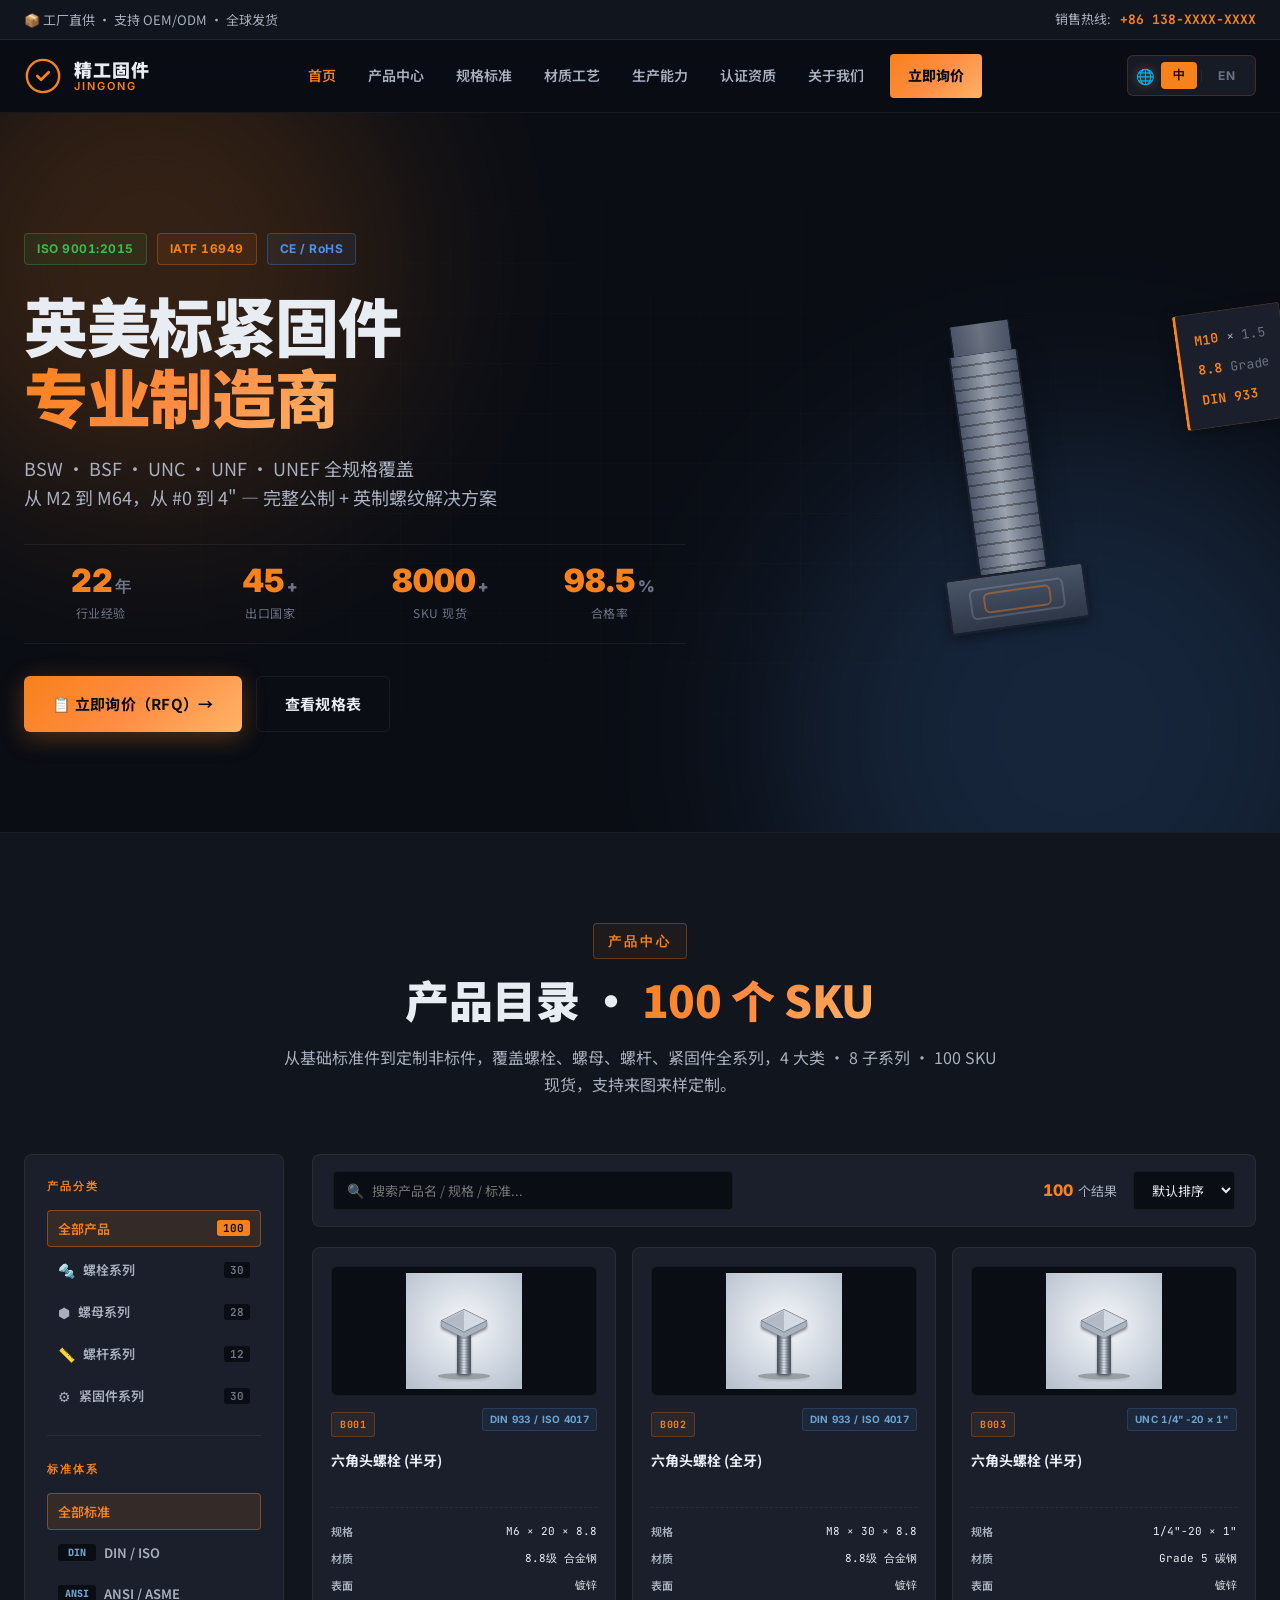
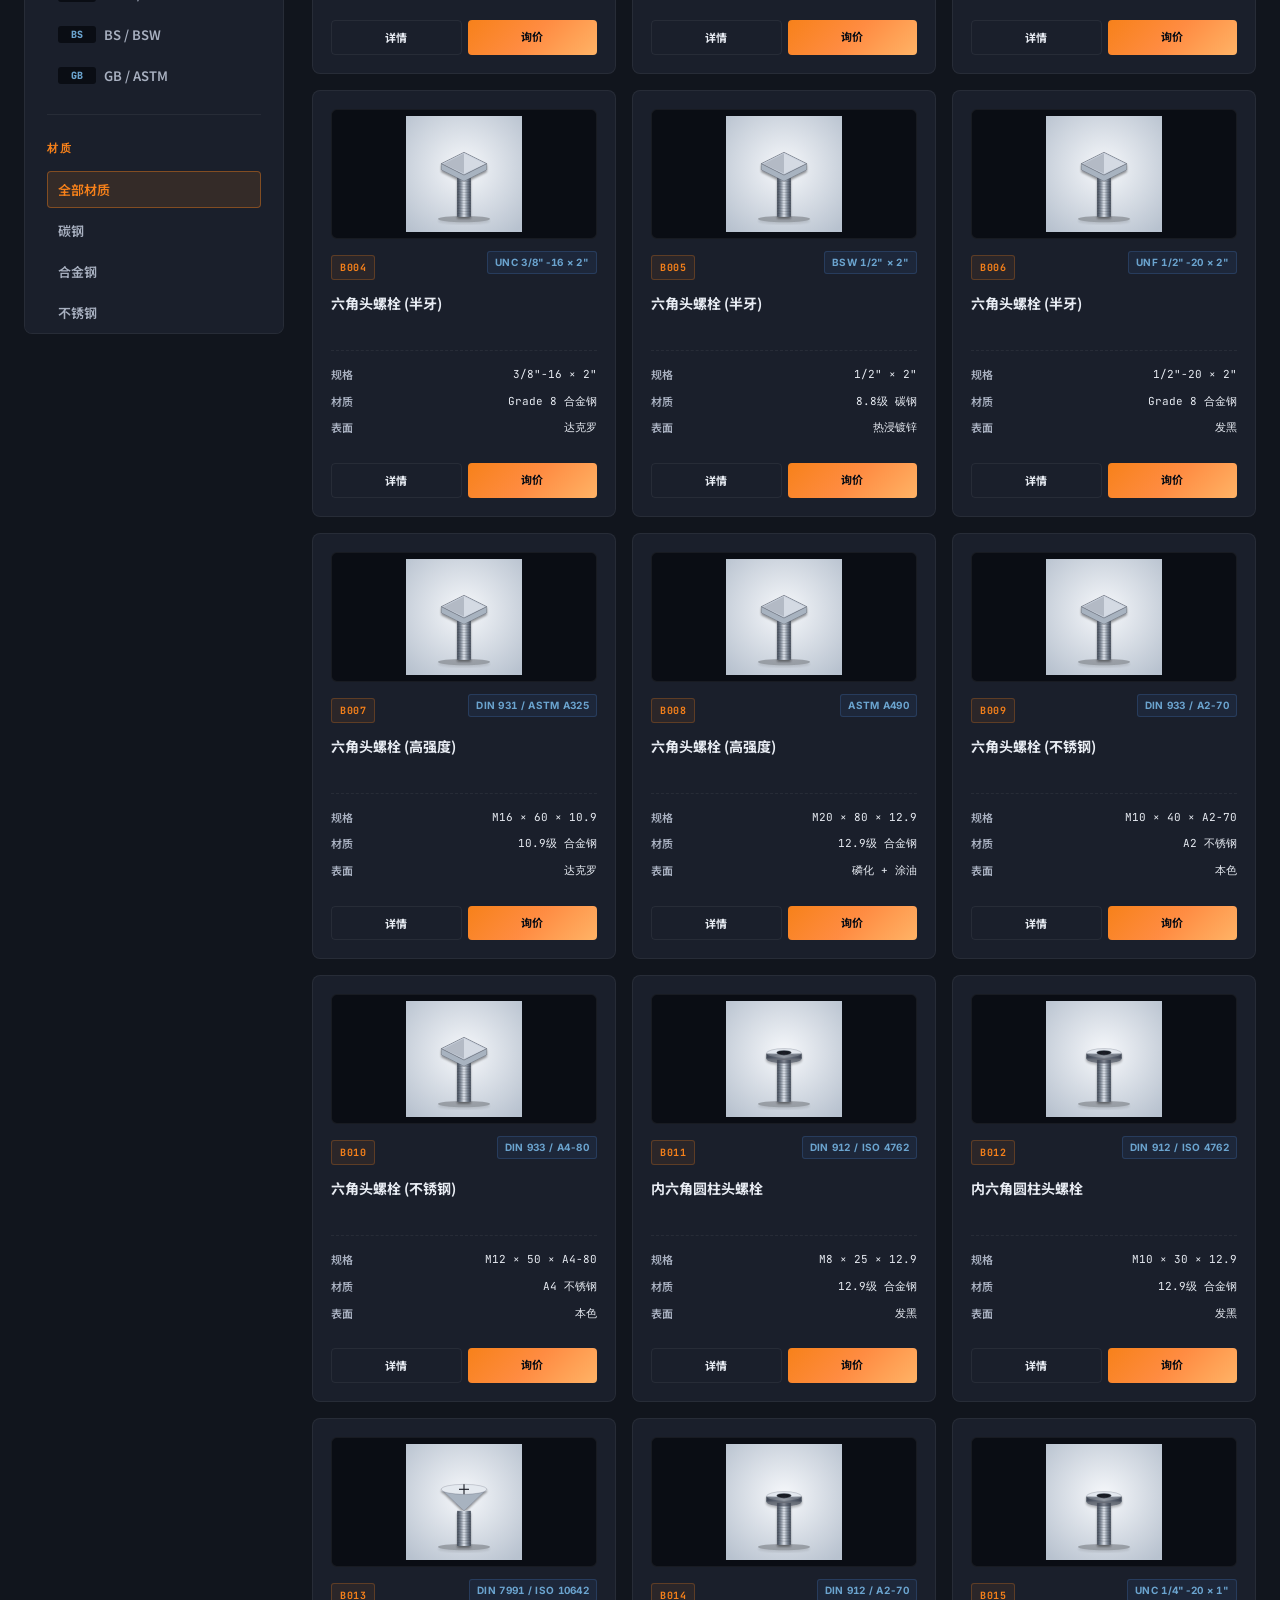
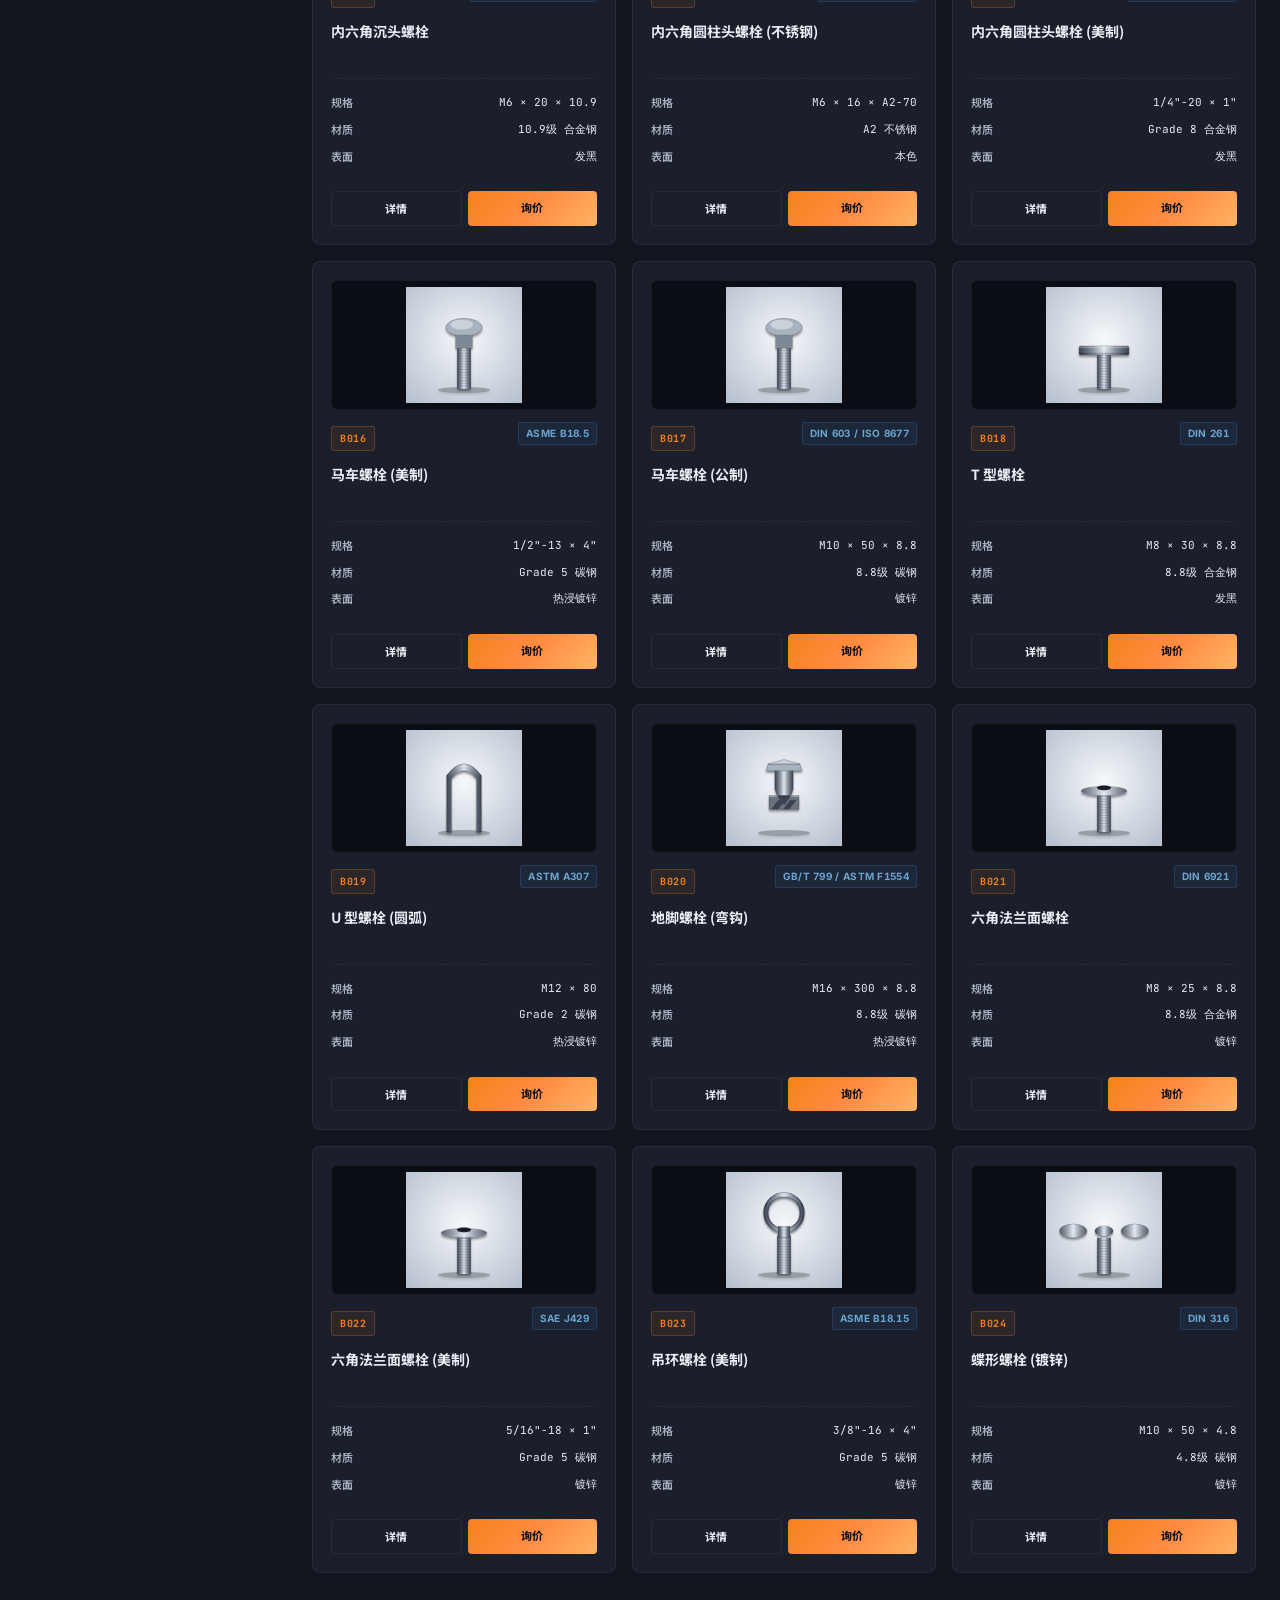
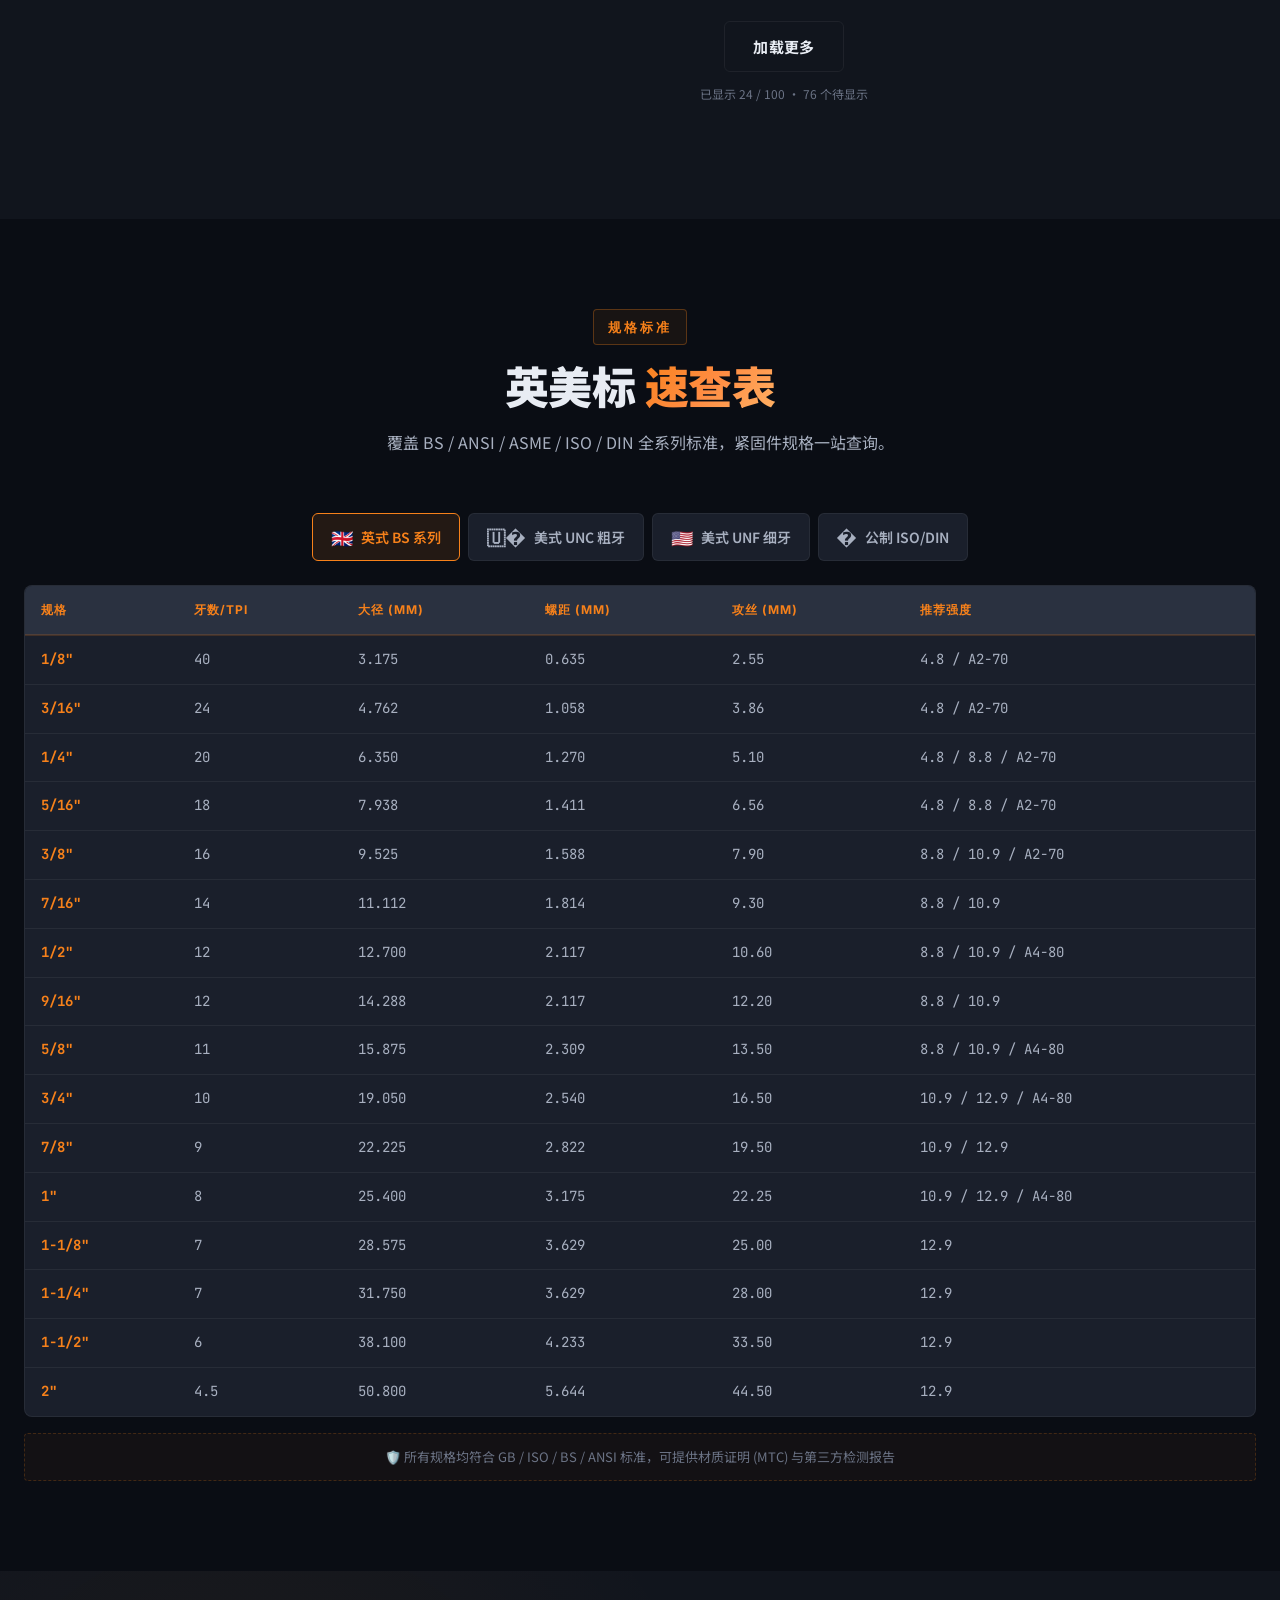
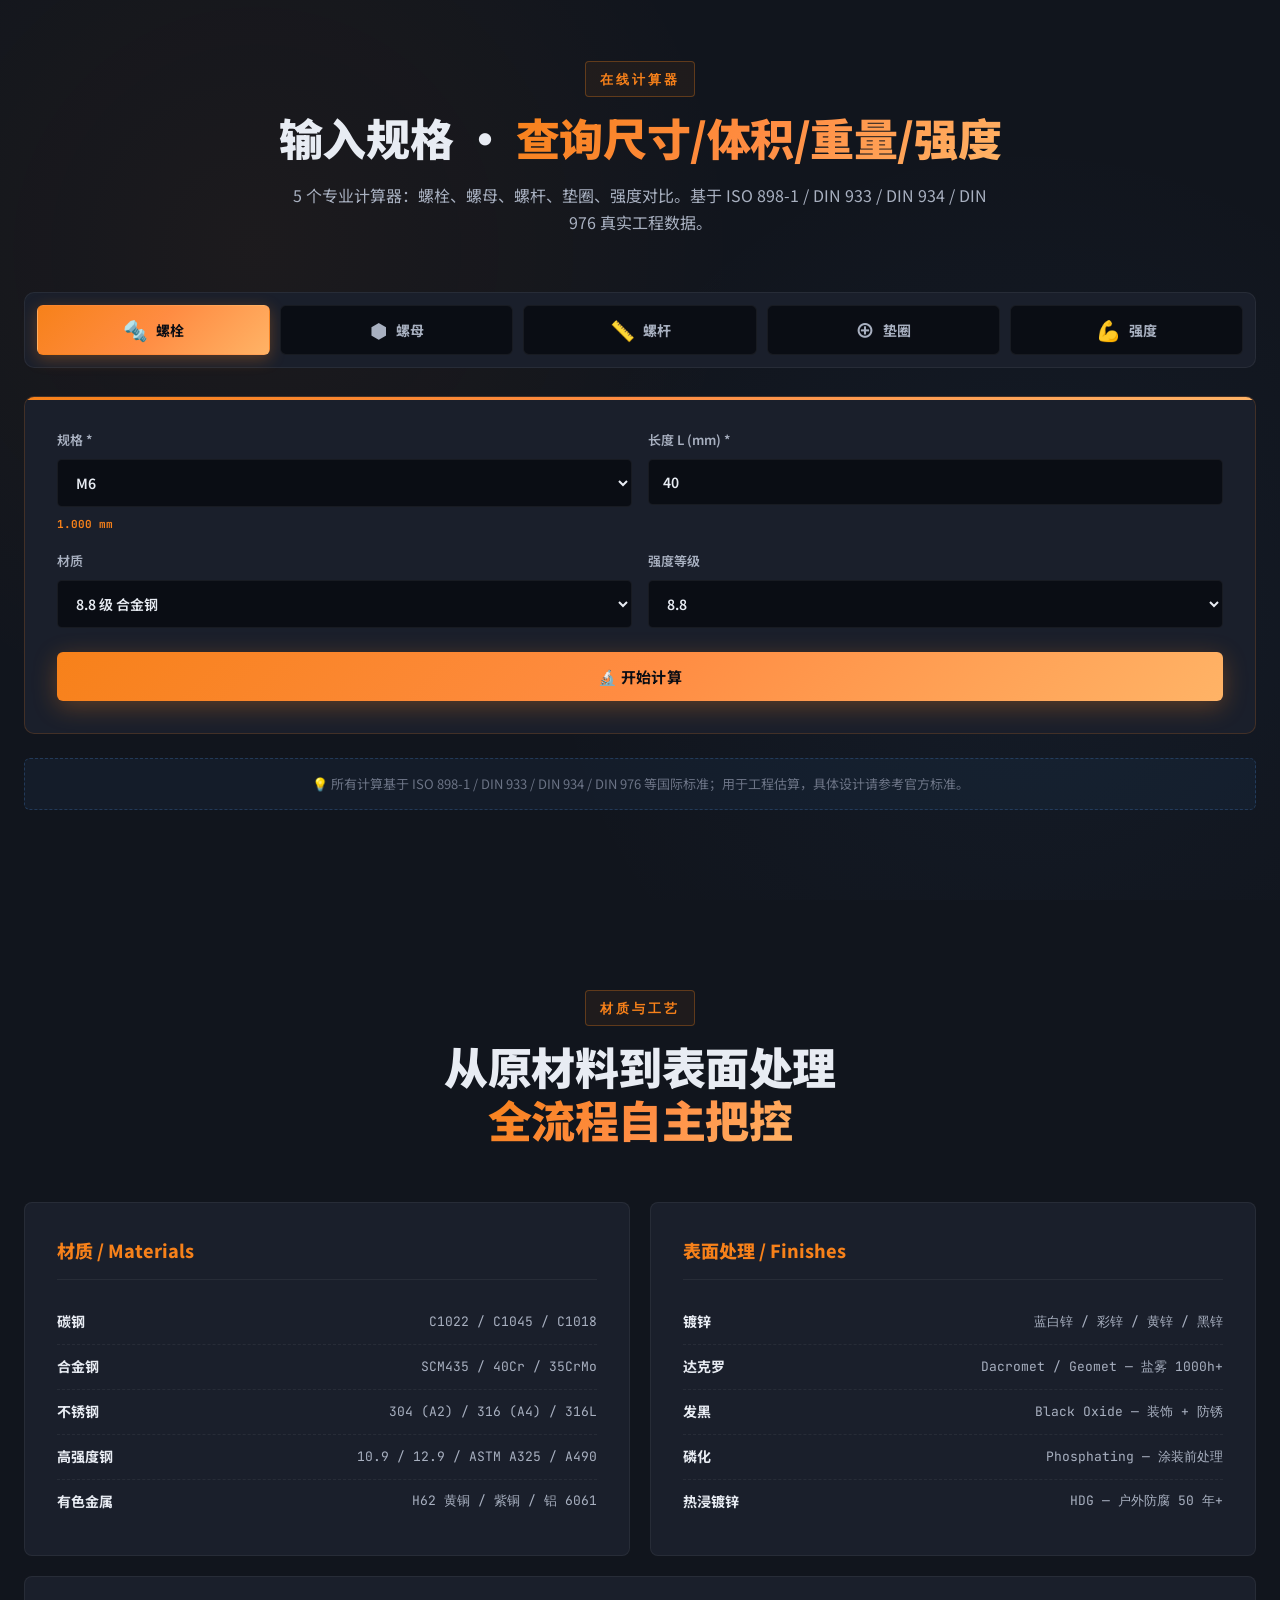
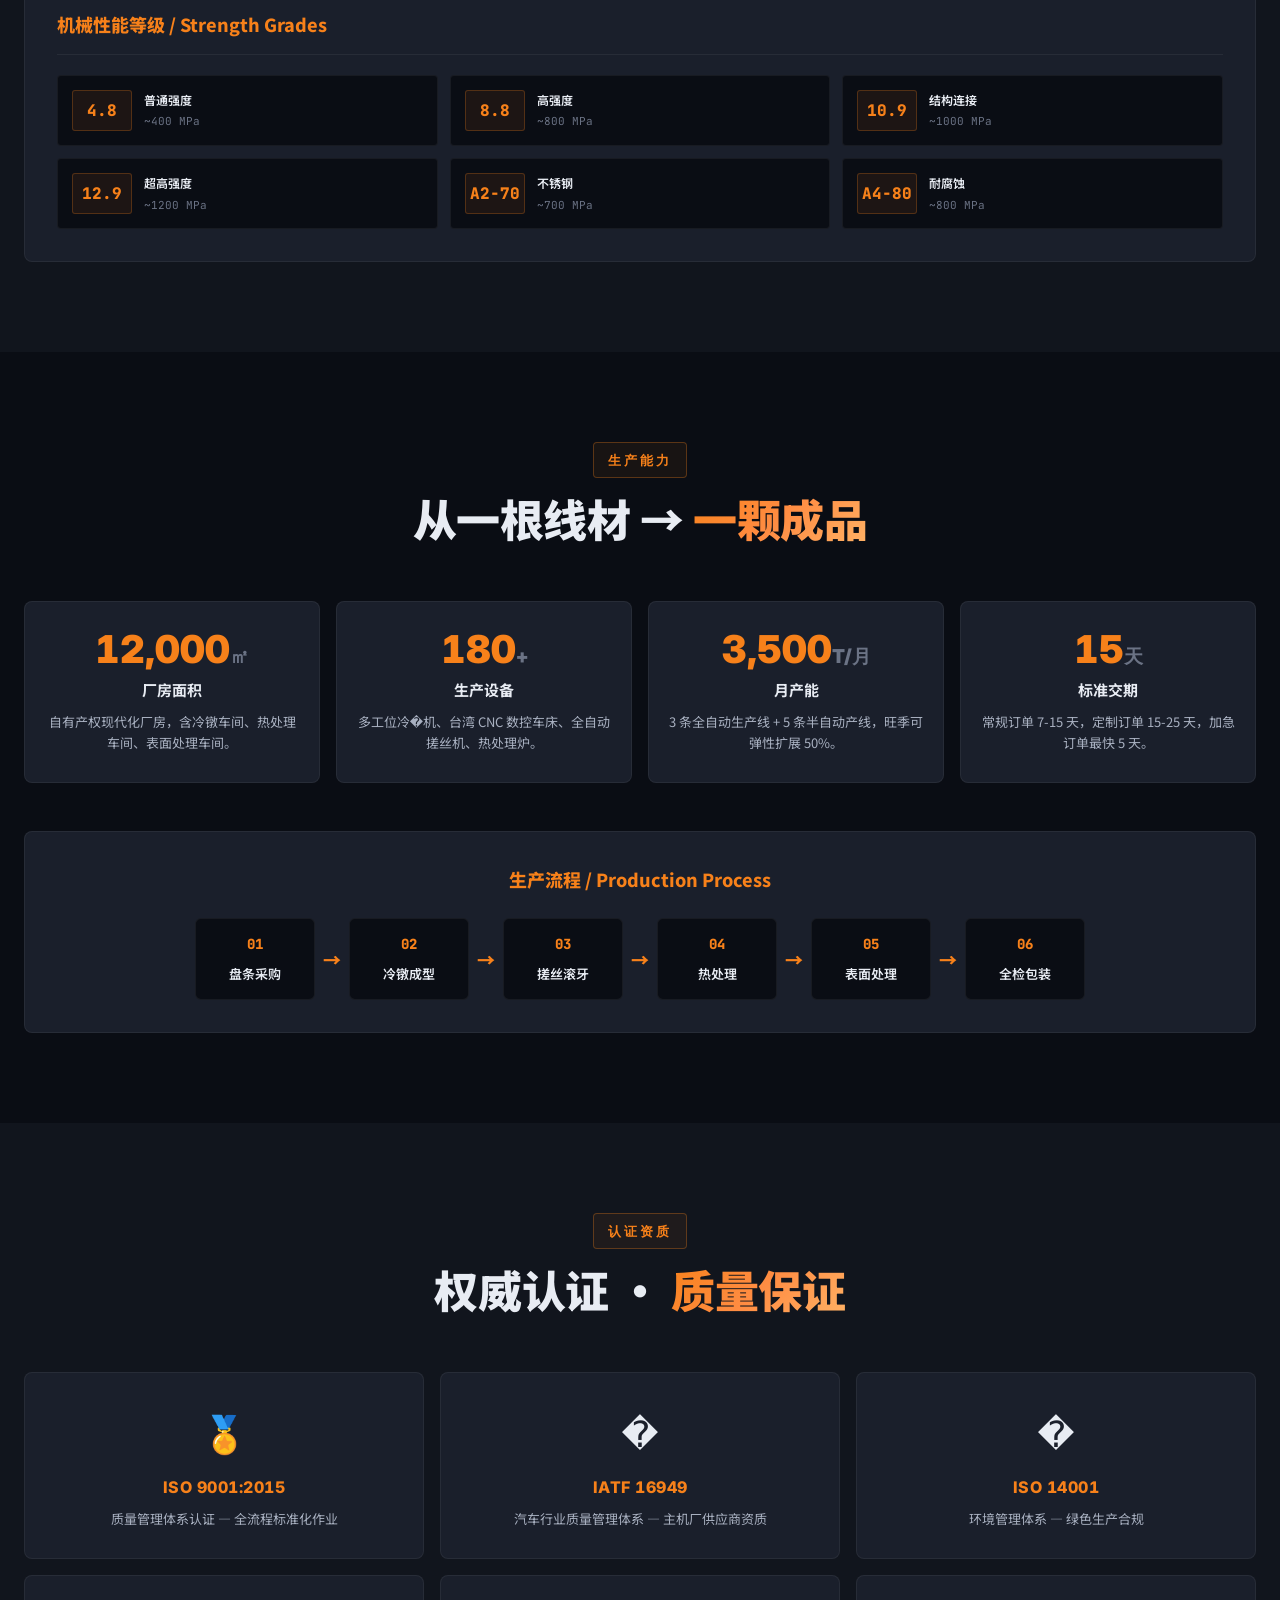
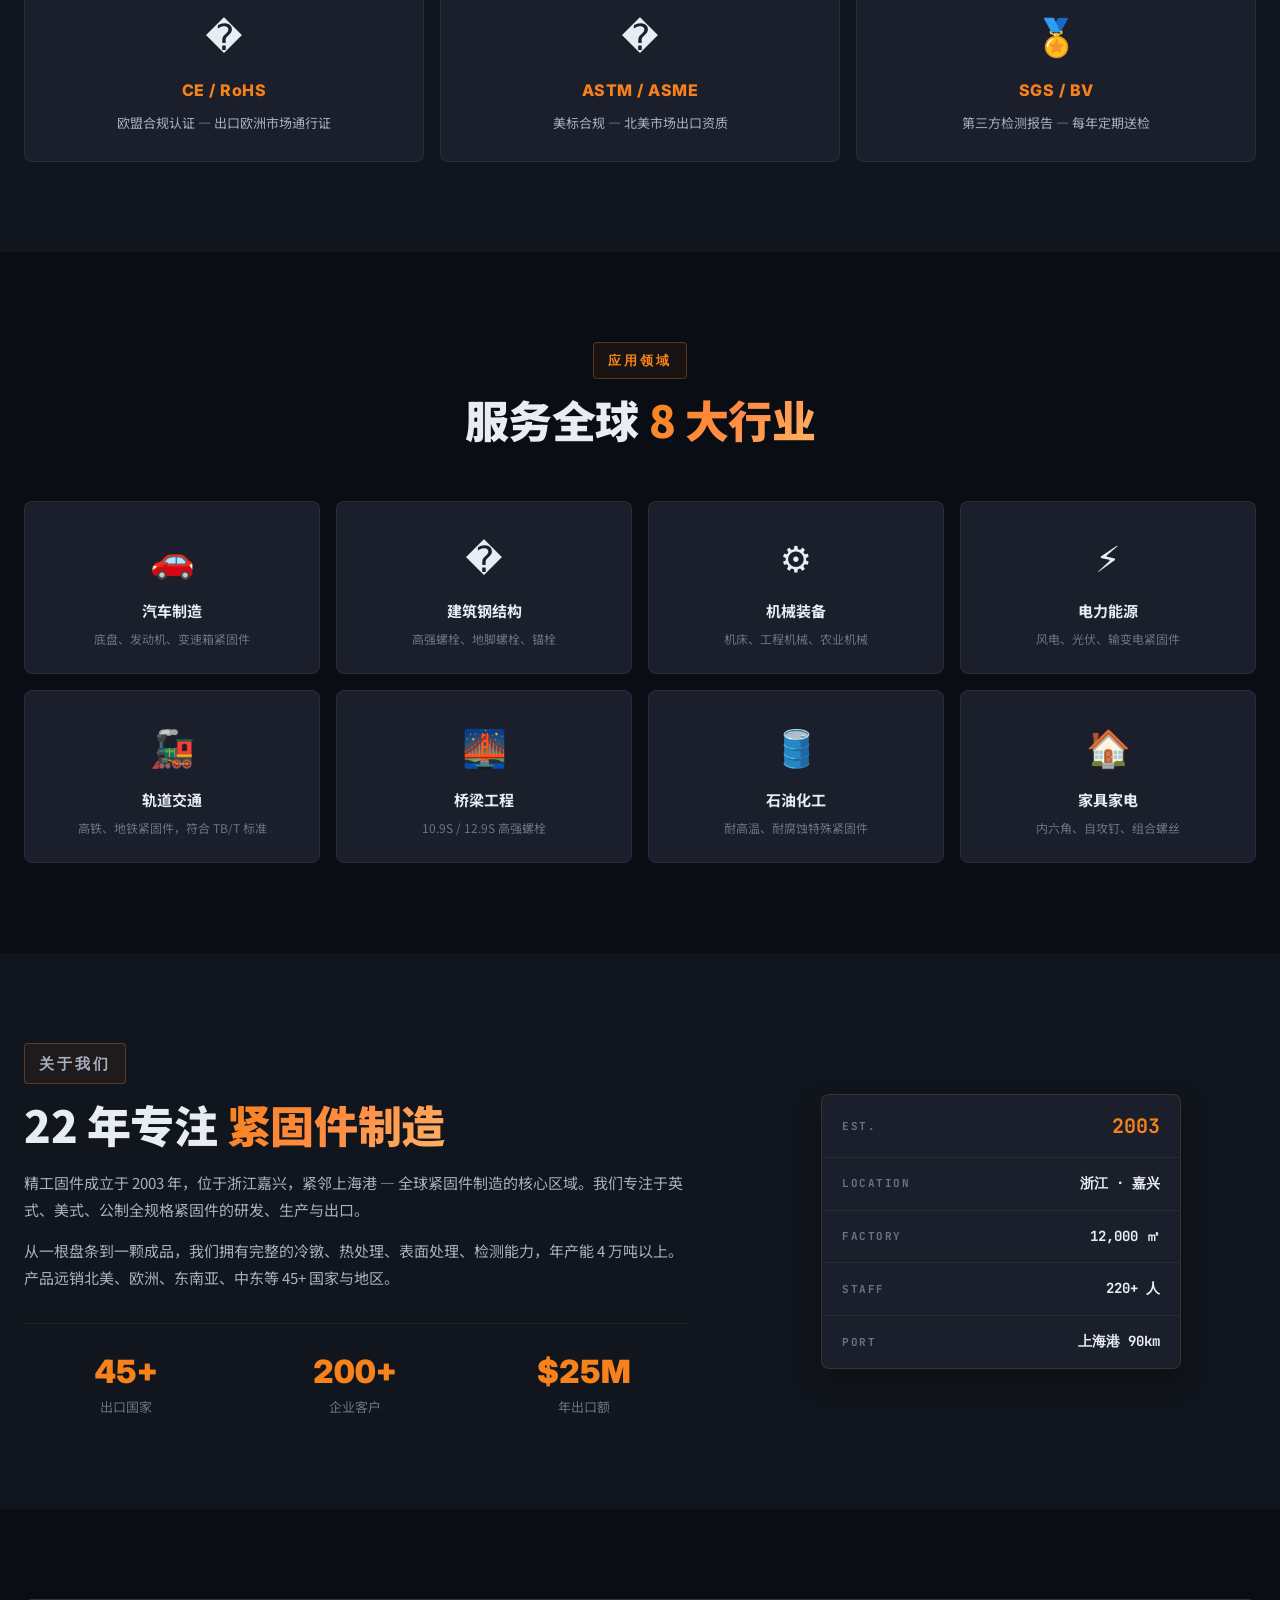
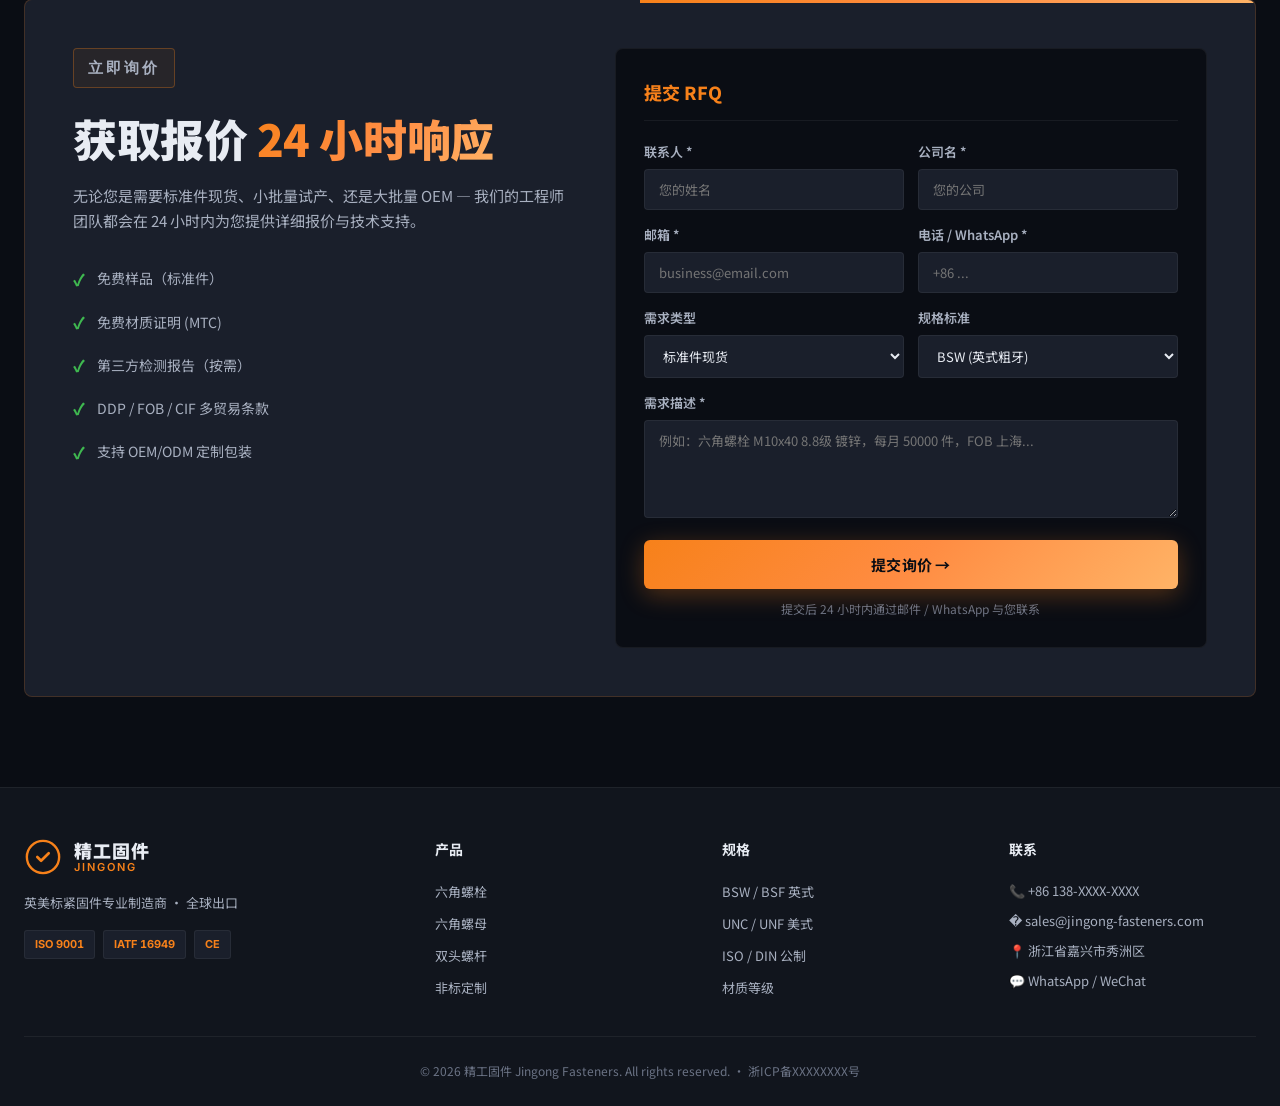
==== commit eb922987: "v3.2: 照片级 SVG - HSL 金属渐变 + 摄影噪点 + 景深模糊 + 镜面反射" ====
--- a/index-standalone.html
+++ b/index-standalone.html
@@ -3395,106 +3395,106 @@
 
 
 const productImages = {
-    "B001": "[data-uri]",
-    "B002": "[data-uri]",
-    "B003": "[data-uri]",
-    "B004": "[data-uri]",
-    "B005": "[data-uri]",
-    "B006": "[data-uri]",
-    "B007": "[data-uri]",
-    "B008": "[data-uri]",
-    "B009": "[data-uri]",
-    "B010": "[data-uri]",
-    "B011": "[data-uri]",
-    "B012": "[data-uri]",
-    "B013": "[data-uri]",
-    "B014": "[data-uri]",
-    "B015": "[data-uri]",
-    "B016": "[data-uri]",
-    "B017": "[data-uri]",
-    "B018": "[data-uri]",
-    "B019": "[data-uri]",
-    "B020": "[data-uri]",
-    "B021": "[data-uri]",
-    "B022": "[data-uri]",
-    "B023": "[data-uri]",
-    "B024": "[data-uri]",
-    "B025": "[data-uri]",
-    "B026": "[data-uri]",
-    "B027": "[data-uri]",
-    "B028": "[data-uri]",
-    "B029": "[data-uri]",
-    "B030": "[data-uri]",
-    "N001": "[data-uri]",
-    "N002": "[data-uri]",
-    "N003": "[data-uri]",
-    "N004": "[data-uri]",
-    "N005": "[data-uri]",
-    "N006": "[data-uri]",
-    "N007": "[data-uri]",
-    "N008": "[data-uri]",
-    "N009": "[data-uri]",
-    "N010": "[data-uri]",
-    "N011": "[data-uri]",
-    "N012": "[data-uri]",
-    "N013": "[data-uri]",
-    "N014": "[data-uri]",
-    "N015": "[data-uri]",
-    "N016": "[data-uri]",
-    "N017": "[data-uri]",
-    "N018": "[data-uri]",
-    "N019": "[data-uri]",
-    "N020": "[data-uri]",
-    "N021": "[data-uri]",
-    "N022": "[data-uri]",
-    "N023": "[data-uri]",
-    "N024": "[data-uri]",
-    "N025": "[data-uri]",
-    "N026": "[data-uri]",
-    "N027": "[data-uri]",
-    "N028": "[data-uri]",
-    "R001": "[data-uri]",
-    "R002": "[data-uri]",
-    "R003": "[data-uri]",
-    "R004": "[data-uri]",
-    "R005": "[data-uri]",
-    "R006": "[data-uri]",
-    "R007": "[data-uri]",
-    "R008": "[data-uri]",
-    "R009": "[data-uri]",
-    "R010": "[data-uri]",
-    "R011": "[data-uri]",
-    "R012": "[data-uri]",
-    "F001": "[data-uri]",
-    "F002": "[data-uri]",
-    "F003": "[data-uri]",
-    "F004": "[data-uri]",
-    "F005": "[data-uri]",
-    "F006": "[data-uri]",
-    "F007": "[data-uri]",
-    "F008": "[data-uri]",
-    "F009": "[data-uri]",
-    "F010": "[data-uri]",
-    "F011": "[data-uri]",
-    "F012": "[data-uri]",
-    "F013": "[data-uri]",
-    "F014": "[data-uri]",
-    "F015": "[data-uri]",
-    "F016": "[data-uri]",
-    "F017": "[data-uri]",
-    "F018": "[data-uri]",
-    "F019": "[data-uri]",
-    "F020": "[data-uri]",
-    "F021": "[data-uri]",
-    "F022": "[data-uri]",
-    "F023": "[data-uri]",
-    "F024": "[data-uri]",
-    "F025": "[data-uri]",
-    "F026": "[data-uri]",
-    "F027": "[data-uri]",
-    "F028": "[data-uri]",
-    "F029": "[data-uri]",
-    "F030": "[data-uri]",
+    "B001": "[data-uri]",
+    "B002": "[data-uri]",
+    "B003": "[data-uri]",
+    "B004": "[data-uri]",
+    "B005": "[data-uri]",
+    "B006": "[data-uri]",
+    "B007": "[data-uri]",
+    "B008": "[data-uri]",
+    "B009": "[data-uri]",
+    "B010": "[data-uri]",
+    "B011": "[data-uri]",
+    "B012": "[data-uri]",
+    "B013": "[data-uri]",
+    "B014": "[data-uri]",
+    "B015": "[data-uri]",
+    "B016": "[data-uri]",
+    "B017": "[data-uri]",
+    "B018": "[data-uri]",
+    "B019": "[data-uri]",
+    "B020": "[data-uri]",
+    "B021": "[data-uri]",
+    "B022": "[data-uri]",
+    "B023": "[data-uri]",
+    "B024": "[data-uri]",
+    "B025": "[data-uri]",
+    "B026": "[data-uri]",
+    "B027": "[data-uri]",
+    "B028": "[data-uri]",
+    "B029": "[data-uri]",
+    "B030": "[data-uri]